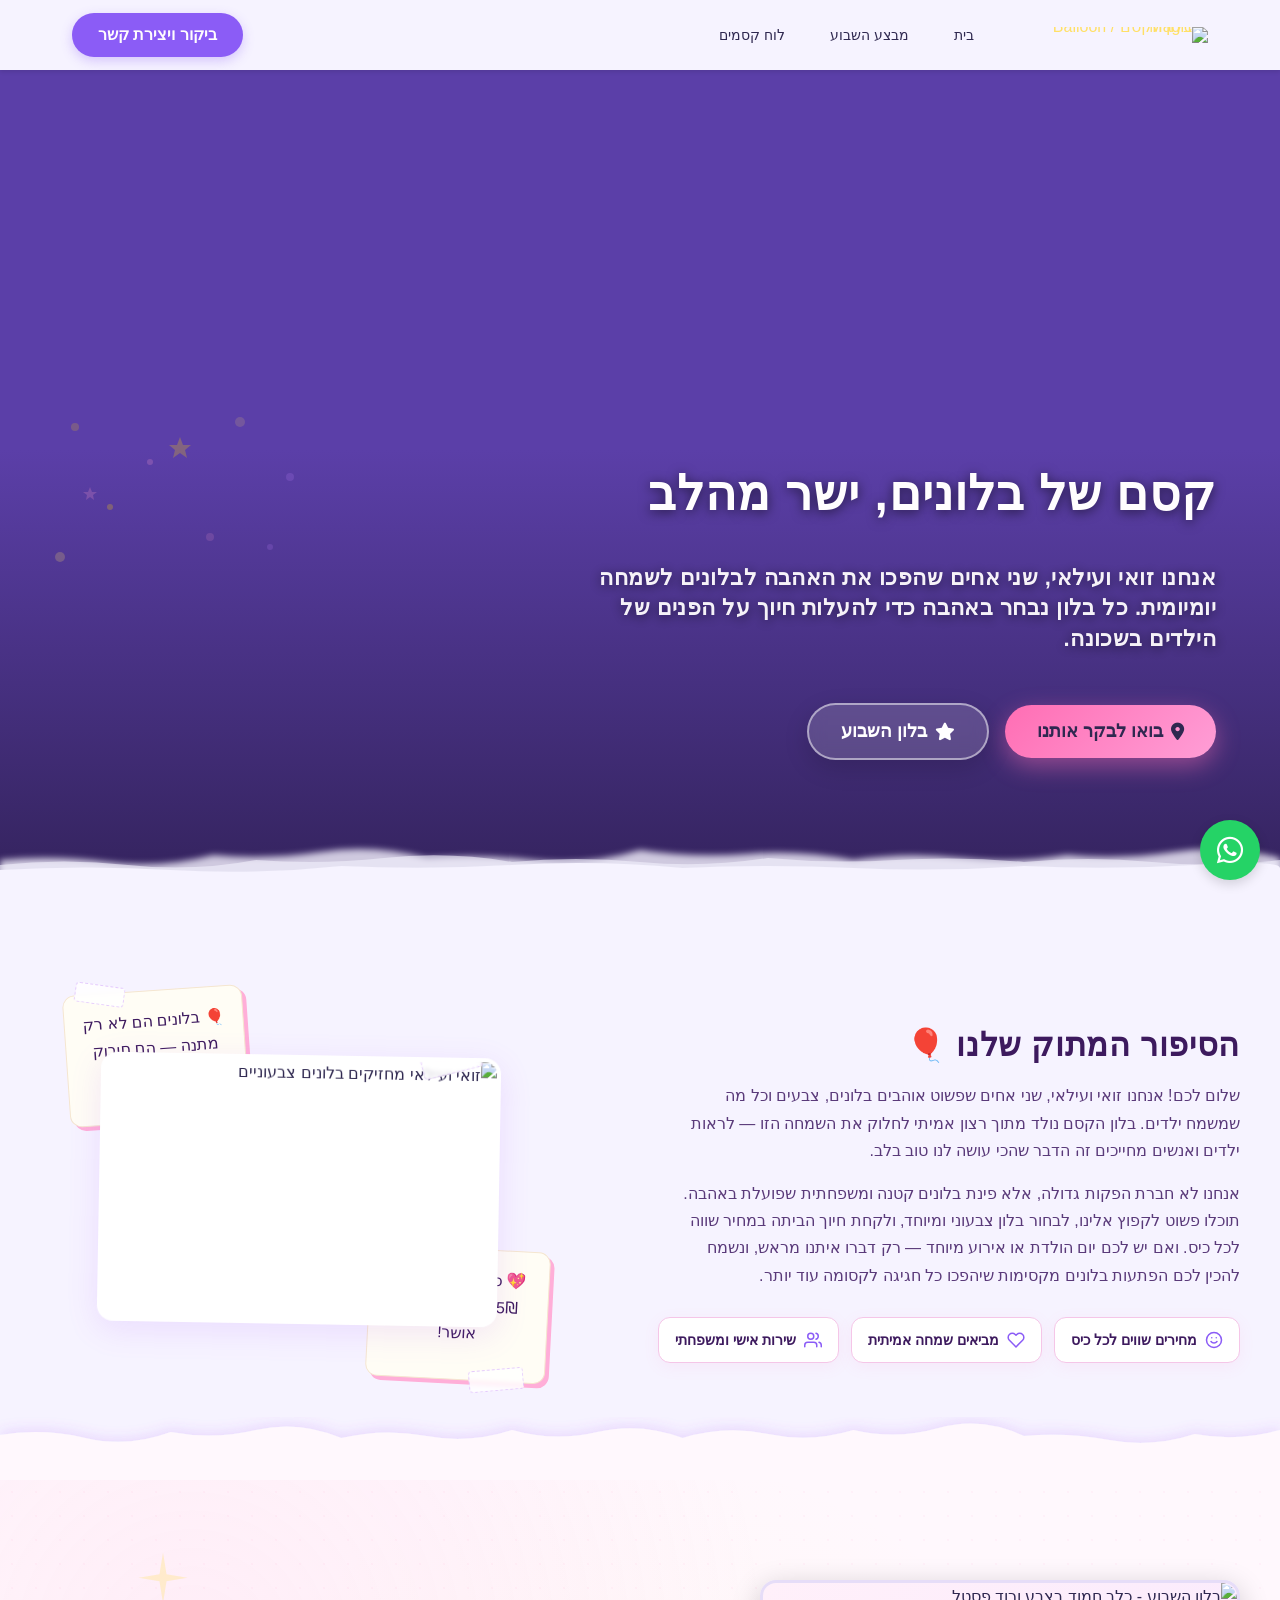
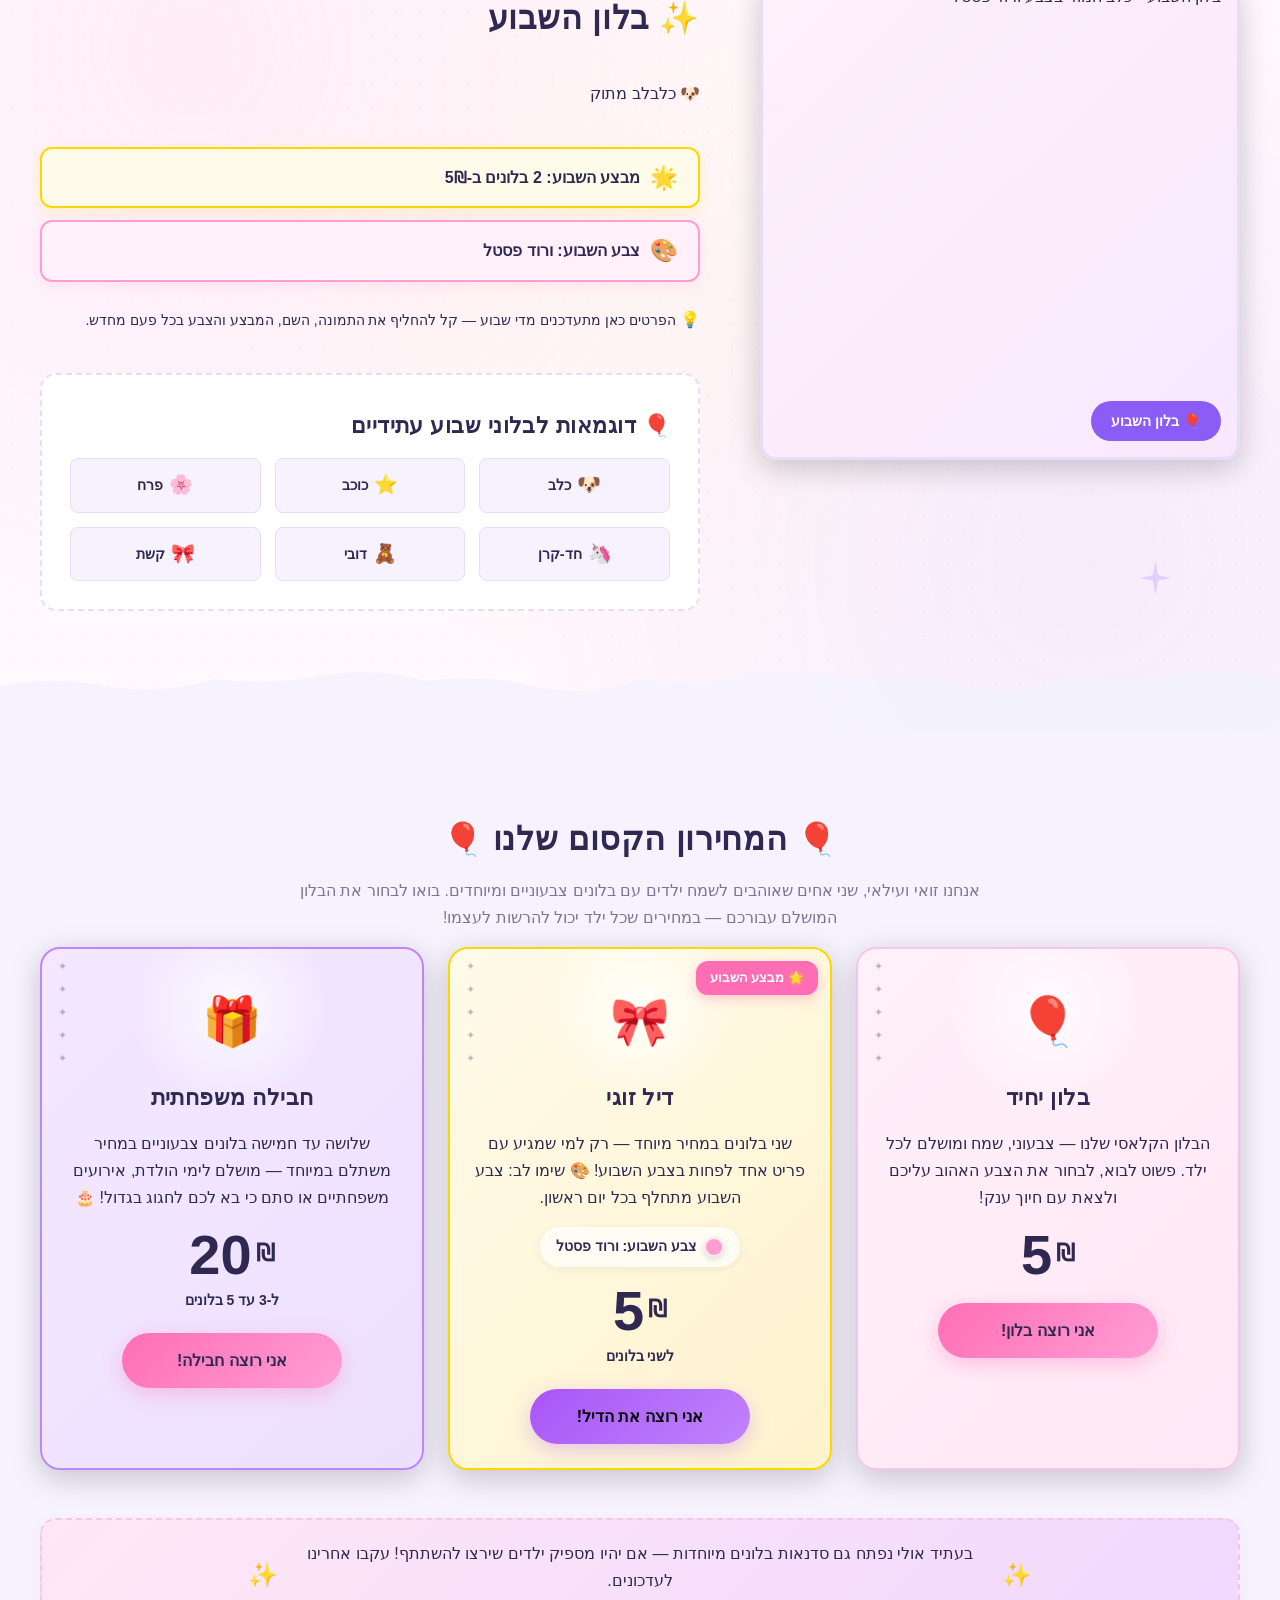
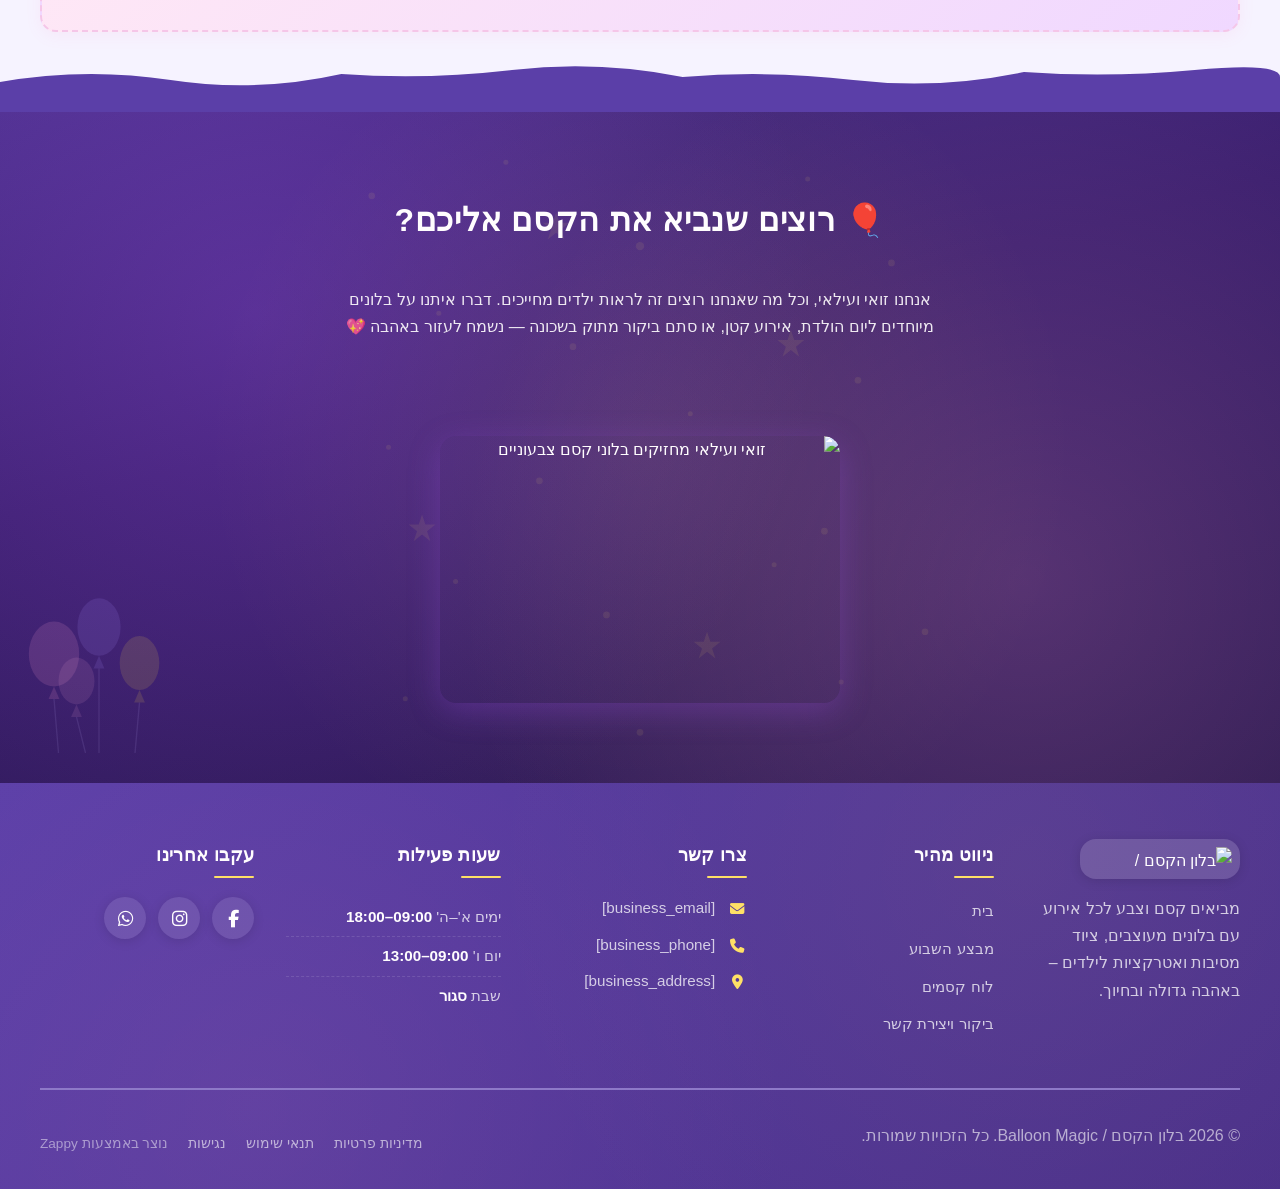
==== index.html @ 9b6d0674 "Background sync: Progressive GitHub Sync" ====
<!DOCTYPE html>
<html lang="he" dir="rtl">
<head>
    <meta charset="UTF-8">
    <meta name="viewport" content="width=device-width, initial-scale=1.0">
    <meta name="robots" content="index, follow">
    <title>בלונים צבעוניים לילדים במחיר שווה — בלון הקסם / Balloon Magic</title>
    <meta name="description" content="ברוכים הבאים לבלון הקסם של זואי ואיליי! גלו עולם של בלונים צבעוניים, מתוקים ומיוחדים לילדים. הצטרפו לחגיגה עם בלונים במחירים מפנקים שמתחילים מ-5₪ בלבד!">
    <meta name="keywords" content="בלונים לילדים במחיר זול, בלון הקסם, בלונים צבעוניים, בלונים מיוחדים לילדים, קניית בלונים לאירועים">
    
    <!-- Favicons -->
    <link rel="icon" type="image/x-icon" href="/assets/favicon.ico">
    <link rel="icon" type="image/png" sizes="16x16" href="/assets/favicon-16x16.png">
    <link rel="icon" type="image/png" sizes="32x32" href="/assets/favicon-32x32.png">
    <link rel="icon" type="image/png" sizes="48x48" href="/assets/favicon-48x48.png">
    <link rel="icon" type="image/png" sizes="192x192" href="/assets/favicon-192x192.png">
    <link rel="icon" type="image/png" sizes="512x512" href="/assets/favicon-512x512.png">
    <link rel="apple-touch-icon" href="/assets/apple-touch-icon.png">
    <!-- Zappy Analytics -->
<script>
(function() {
  'use strict';
  
  // Configuration
  var config = {
    websiteId: '75304af7-2f84-442e-aad3-33435462b3a1',
    apiUrl: 'https://api.zappy5.com/api/analytics/track',
    sessionDuration: 30 * 60 * 1000, // 30 minutes
    visitorDuration: 30 * 24 * 60 * 60 * 1000, // 30 days
    trackPageViews: true,
    trackClicks: true,
    trackFormSubmissions: true
  };
  
  // Generate or retrieve persistent visitor ID (30 days)
  function getVisitorId() {
    var visitorKey = 'zappy_visitor_' + config.websiteId;
    var visitor = null;
    
    try {
      visitor = localStorage.getItem(visitorKey);
      if (visitor) {
        var visitorData = JSON.parse(visitor);
        var now = Date.now();
        
        // Check if visitor ID is still valid (30 days)
        if (now - visitorData.created < config.visitorDuration) {
          // Update last seen timestamp
          visitorData.lastSeen = now;
          localStorage.setItem(visitorKey, JSON.stringify(visitorData));
          return visitorData.id;
        }
      }
    } catch (e) {
      console.warn('Zappy Analytics: LocalStorage not available');
    }
    
    // Generate new visitor ID
    var newVisitorId = 'zv_' + Date.now() + '_' + Math.random().toString(36).substr(2, 9);
    
    try {
      localStorage.setItem(visitorKey, JSON.stringify({
        id: newVisitorId,
        created: Date.now(),
        lastSeen: Date.now()
      }));
    } catch (e) {
      // Continue without local storage
    }
    
    return newVisitorId;
  }
  
  // Generate or retrieve session ID (30 minutes)
  function getSessionId() {
    var sessionKey = 'zappy_session_' + config.websiteId;
    var session = null;
    
    try {
      session = sessionStorage.getItem(sessionKey);
      if (session) {
        var sessionData = JSON.parse(session);
        var now = Date.now();
        
        // Check if session is still valid
        if (now - sessionData.timestamp < config.sessionDuration) {
          // Update timestamp
          sessionData.timestamp = now;
          sessionStorage.setItem(sessionKey, JSON.stringify(sessionData));
          return sessionData.id;
        }
      }
    } catch (e) {
      console.warn('Zappy Analytics: SessionStorage not available');
    }
    
    // Generate new session ID
    var newSessionId = 'zs_' + Date.now() + '_' + Math.random().toString(36).substr(2, 9);
    
    try {
      sessionStorage.setItem(sessionKey, JSON.stringify({
        id: newSessionId,
        timestamp: Date.now()
      }));
    } catch (e) {
      // Continue without session storage
    }
    
    return newSessionId;
  }
  
  var visitorId = getVisitorId();
  var sessionId = getSessionId();
  
  // Track an event
  function trackEvent(eventType, data) {
    data = data || {};
    
    var eventData = {
      website_id: config.websiteId,
      event_type: eventType,
      page_path: window.location.pathname,
      referrer: document.referrer || 'direct',
      visitor_id: visitorId,
      session_id: sessionId,
      metadata: data
    };
    
    // Use sendBeacon if available (better for page unload events)
    if (navigator.sendBeacon) {
      var blob = new Blob([JSON.stringify(eventData)], { type: 'application/json' });
      navigator.sendBeacon(config.apiUrl, blob);
    } else {
      // Fallback to fetch
      fetch(config.apiUrl, {
        method: 'POST',
        headers: {
          'Content-Type': 'application/json'
        },
        body: JSON.stringify(eventData),
        keepalive: true
      }).catch(function(error) {
        console.warn('Zappy Analytics: Failed to track event', error);
      });
    }
  }
  
  // Track page view
  if (config.trackPageViews) {
    trackEvent('pageview', {
      title: document.title,
      url: window.location.href
    });
  }
  
  // Track clicks on important elements
  if (config.trackClicks) {
    document.addEventListener('click', function(e) {
      var target = e.target;
      
      // Track button clicks (counted as actions)
      if (target.tagName === 'BUTTON' || target.closest('button')) {
        var button = target.tagName === 'BUTTON' ? target : target.closest('button');
        trackEvent('click', {
          element: 'button',
          text: button.textContent.trim().substring(0, 100),
          id: button.id || null,
          class: button.className || null
        });
      }
      
      // Track link clicks (navigation - not counted as actions)
      else if (target.tagName === 'A' || target.closest('a')) {
        var link = target.tagName === 'A' ? target : target.closest('a');
        trackEvent('navigation', {
          element: 'link',
          text: link.textContent.trim().substring(0, 100),
          href: link.href,
          external: link.hostname !== window.location.hostname
        });
      }
    }, true);
  }
  
  // Track form submissions
  if (config.trackFormSubmissions) {
    document.addEventListener('submit', function(e) {
      var form = e.target;
      
      trackEvent('form_submit', {
        form_id: form.id || null,
        form_name: form.name || null,
        form_action: form.action || null,
        form_method: form.method || 'GET'
      });
    }, true);
  }
  
  // Track time on page (send on page unload)
  var pageLoadTime = Date.now();
  
  window.addEventListener('beforeunload', function() {
    var timeOnPage = Math.floor((Date.now() - pageLoadTime) / 1000); // in seconds
    
    trackEvent('page_unload', {
      time_on_page: timeOnPage,
      page_path: window.location.pathname
    });
  });
  
  // Expose tracking function globally for custom events
  window.zappyAnalytics = {
    track: trackEvent,
    getVisitorId: function() { return visitorId; },
    getSessionId: function() { return sessionId; }
  };
  
})();
</script>
<!-- End Zappy Analytics -->
    <meta property="og:title" content="בלונים צבעוניים לילדים במחיר שווה — בלון הקסם / Balloon Magic">
    <meta property="og:description" content="ברוכים הבאים לבלון הקסם של זואי ואיליי! גלו עולם של בלונים צבעוניים, מתוקים ומיוחדים לילדים. הצטרפו לחגיגה עם בלונים במחירים מפנקים שמתחילים מ-5₪ בלבד!">
    <meta name="twitter:card" content="summary_large_image">
    <meta name="twitter:title" content="בלונים צבעוניים לילדים במחיר שווה — בלון הקסם / Balloon Magic">
    <meta name="twitter:description" content="ברוכים הבאים לבלון הקסם של זואי ואיליי! גלו עולם של בלונים צבעוניים, מתוקים ומיוחדים לילדים. הצטרפו לחגיגה עם בלונים במחירים מפנקים שמתחילים מ-5₪ בלבד!">
    <meta property="og:type" content="website">
  <meta property="og:locale" content="he_IL">
  
  
  
  
  
  <link rel="stylesheet" href="https://cdnjs.cloudflare.com/ajax/libs/font-awesome/6.4.0/css/all.min.css">
  <style>
    .skip-link { position: absolute; top: 0; left: 0; transform: translateY(-200%); padding: 12px 18px; background: var(--bg-dark, #1a1a1a); color: var(--text-light, #fff); font-weight: 600; border-radius: 0 0 8px 0; z-index: 10000; }
    .skip-link:focus { transform: none; outline: 2px solid var(--ring, #fff); outline-offset: 2px; }
    :focus-visible { outline: 2px solid var(--ring, currentColor); outline-offset: 3px; }
  </style>


  
    <!-- Favicons -->
    <link rel="icon" type="image/x-icon" href="/assets/favicon.ico">
    <link rel="icon" type="image/png" sizes="16x16" href="/assets/favicon-16x16.png">
    <link rel="icon" type="image/png" sizes="32x32" href="/assets/favicon-32x32.png">
    <link rel="icon" type="image/png" sizes="48x48" href="/assets/favicon-48x48.png">
    <link rel="icon" type="image/png" sizes="192x192" href="/assets/favicon-192x192.png">
    <link rel="icon" type="image/png" sizes="512x512" href="/assets/favicon-512x512.png">
    <link rel="apple-touch-icon" href="/assets/apple-touch-icon.png">
    <!-- Cookie Consent -->
    <link rel="stylesheet" href="https://cdn.jsdelivr.net/npm/vanilla-cookieconsent@3/dist/cookieconsent.css">
    <script src="https://cdn.jsdelivr.net/npm/vanilla-cookieconsent@3/dist/cookieconsent.umd.js"></script>
    <!-- Mickidum Accessibility Toolbar -->
    <script src="https://cdn.jsdelivr.net/gh/mickidum/acc_toolbar/acctoolbar/acctoolbar.min.js"></script>
    <link rel="stylesheet" href="/styles.css">
    <script>window.ZAPPY_WEBSITE_ID = "75304af7-2f84-442e-aad3-33435462b3a1"; window.ZAPPY_API_BASE = "https://api.zappy5.com";</script>

    <style id="zappy-dropdown-submenu-styles">
      /* ========== DESKTOP DROPDOWN SUBMENU STYLES ========== */
      /* Base styles for dropdown submenus - parent must be positioned */
      .nav-menu li:has(.sub-menu), nav li:has(.sub-menu), .navbar li:has(.sub-menu), #navMenu li:has(.sub-menu) { position: relative; }
      /* Submenu base - hidden by default */
      .nav-menu .sub-menu, nav .sub-menu, .navbar .sub-menu, #navMenu .sub-menu { display: block !important; position: absolute !important; top: 100%; left: 0; min-width: 220px; background: white; border-radius: 8px; box-shadow: 0 8px 25px rgba(0,0,0,0.15); padding: 8px 0; opacity: 0; visibility: hidden; transform: translateY(10px); transition: all 0.3s ease; z-index: 1000; list-style: none; pointer-events: none; }
      /* CRITICAL: Desktop hover styles to show dropdown */
      .nav-menu li:hover > .sub-menu, nav li:hover > .sub-menu, .navbar li:hover > .sub-menu, #navMenu li:hover > .sub-menu { opacity: 1 !important; visibility: visible !important; transform: translateY(0) !important; pointer-events: auto !important; }
      /* Submenu item styling */
      .sub-menu li { list-style: none; margin: 0; padding: 0; }
      .sub-menu a { display: block !important; padding: 10px 16px !important; color: var(--text-dark, #333) !important; font-weight: 500; text-decoration: none; white-space: nowrap; transition: background-color 0.2s; }
      .sub-menu .zappy-nav-child > a { padding-left: 28px !important; font-size: 0.9em !important; opacity: 0.85 !important; }
      [dir="rtl"] .sub-menu .zappy-nav-child > a, html[lang="he"] .sub-menu .zappy-nav-child > a, html[lang="ar"] .sub-menu .zappy-nav-child > a { padding-left: 10px !important; padding-right: 28px !important; }
      .sub-menu .zappy-nav-parent > a { font-weight: 600 !important; }
      .sub-menu a:hover { background-color: #f5f5f5; }
      /* RTL (Hebrew/Arabic) dropdown positioning */
      [dir="rtl"] .nav-menu .sub-menu, [dir="rtl"] nav .sub-menu, [dir="rtl"] .navbar .sub-menu, html[lang="he"] .nav-menu .sub-menu, html[lang="he"] nav .sub-menu, html[lang="he"] .navbar .sub-menu, html[lang="ar"] .nav-menu .sub-menu, html[lang="ar"] nav .sub-menu, html[lang="ar"] .navbar .sub-menu { left: auto !important; right: 0 !important; }
      /* Hide empty dropdown menus (exclude catalog sub-menus that use <a> children instead of <li>) */
      .sub-menu:empty, .sub-menu:not(:has(li:not(.zappy-hidden-menu-item))):not(:has(> a)), .sub-menu:not(:has(li)):not(:has(> a)) { display: none !important; opacity: 0 !important; visibility: hidden !important; pointer-events: none !important; }
      /* Desktop: show submenu on Menu Group hover */
      li:has(.menu-group-title):hover > .sub-menu { opacity: 1 !important; visibility: visible !important; transform: translateY(0) !important; pointer-events: auto !important; }
      /* Menu Group title styling */
      .nav-menu > li > .menu-group-title, #navMenu > li > .menu-group-title { display: inline-block; padding: 0.5rem 1rem; cursor: default; user-select: none; }
      
      /* ========== MOBILE SUBMENU STYLES ========== */
      @media (max-width: 768px) {
        .nav-menu .sub-menu, nav .sub-menu, .navbar .sub-menu, #navMenu .sub-menu { position: static !important; transform: none !important; box-shadow: none !important; background: transparent !important; max-height: 0; overflow: hidden; opacity: 0; visibility: hidden; transition: max-height 0.3s ease, opacity 0.3s ease; padding: 0 !important; border-radius: 0 !important; }
        .navbar .sub-menu.mobile-expanded, .nav-menu .sub-menu.mobile-expanded, #navMenu .sub-menu.mobile-expanded { max-height: none !important; overflow-y: visible !important; opacity: 1 !important; visibility: visible !important; padding: 8px 0 8px 16px !important; }
        [dir="rtl"] .sub-menu.mobile-expanded, html[lang="he"] .sub-menu.mobile-expanded { padding: 8px 16px 8px 0 !important; }
        /* Disable hover behavior on mobile */
        .nav-menu li:hover > .sub-menu, nav li:hover > .sub-menu, .navbar li:hover > .sub-menu, #navMenu li:hover > .sub-menu { opacity: 0; visibility: hidden; pointer-events: none; }
        .nav-menu li > .sub-menu.mobile-expanded, nav li > .sub-menu.mobile-expanded, .navbar li > .sub-menu.mobile-expanded, #navMenu li > .sub-menu.mobile-expanded { opacity: 1 !important; visibility: visible !important; pointer-events: auto !important; }
        .nav-menu li:has(.sub-menu), nav li:has(.sub-menu), .navbar li:has(.sub-menu), #navMenu li:has(.sub-menu) { display: flex !important; flex-wrap: wrap !important; align-items: center !important; position: relative !important; min-height: 44px !important; }
        .nav-menu li:has(.sub-menu) > a, nav li:has(.sub-menu) > a, .navbar li:has(.sub-menu) > a, #navMenu li:has(.sub-menu) > a { flex: 1 !important; min-width: 0 !important; }
        .nav-menu li:has(.sub-menu) > .menu-group-title, nav li:has(.sub-menu) > .menu-group-title, .navbar li:has(.sub-menu) > .menu-group-title, #navMenu li:has(.sub-menu) > .menu-group-title { flex: 1 !important; min-width: 0 !important; padding: 0 !important; line-height: inherit !important; }
        .nav-menu li:has(.sub-menu) > .sub-menu, nav li:has(.sub-menu) > .sub-menu, .navbar li:has(.sub-menu) > .sub-menu, #navMenu li:has(.sub-menu) > .sub-menu { flex-basis: 100% !important; width: 100% !important; }
        .nav-menu li:has(.sub-menu) > a [class*="chevron"], .nav-menu li:has(.sub-menu) > a [class*="arrow"], .nav-menu li:has(.sub-menu) > a .fa-chevron-down, .nav-menu li:has(.sub-menu) > a .fa-angle-down, nav li:has(.sub-menu) > a [class*="chevron"], nav li:has(.sub-menu) > a [class*="arrow"], #navMenu li:has(.sub-menu) > a [class*="chevron"], #navMenu li:has(.sub-menu) > a [class*="arrow"] { display: none !important; visibility: hidden !important; }
        .mobile-submenu-toggle { display: flex !important; align-items: center !important; justify-content: center !important; width: 44px !important; height: auto !important; background: transparent !important; border: none !important; cursor: pointer !important; color: var(--text-dark) !important; position: static !important; flex-shrink: 0 !important; align-self: stretch !important; z-index: 2 !important; padding: 0 !important; margin: 0 !important; }
        .mobile-submenu-toggle::after { content: '' !important; width: 0 !important; height: 0 !important; border-left: 6px solid transparent !important; border-right: 6px solid transparent !important; border-top: 7px solid currentColor !important; transition: transform 0.3s ease !important; }
        .mobile-submenu-toggle.expanded::after { transform: rotate(180deg) !important; }
        .sub-menu a { padding: 10px 0 !important; display: block !important; color: var(--text-dark) !important; white-space: normal !important; }
        .sub-menu .zappy-nav-child > a { padding-left: 28px !important; font-size: 0.9em !important; opacity: 0.85 !important; }
        [dir="rtl"] .sub-menu .zappy-nav-child > a, html[lang="he"] .sub-menu .zappy-nav-child > a, html[lang="ar"] .sub-menu .zappy-nav-child > a { padding-left: 0 !important; padding-right: 28px !important; }
        .sub-menu .zappy-nav-parent > a { font-weight: 600 !important; }
        .nav-menu.active, #navMenu.active { max-width: 100vw !important; overflow-x: hidden !important; box-sizing: border-box !important; }
        .navbar .sub-menu li a, nav.navbar .sub-menu li a, .zappy-products-dropdown .sub-menu a { color: var(--text-dark) !important; }
      }
      @media (min-width: 769px) { .mobile-submenu-toggle { display: none !important; } }
    </style>

    <style id="zappy-widget-visibility">
      html[dir="rtl"] .whatsapp-float { right: 20px !important; left: auto !important; }
      html[dir="ltr"] .whatsapp-float, html:not([dir]) .whatsapp-float { left: 20px !important; right: auto !important; }
      html[dir="rtl"] #mic-access-tool-general-button, html[dir="rtl"] .mic-access-tool-general-button,
      html[dir="rtl"] #mic-init-access-tool .mic-access-tool-general-button,
      html[dir="rtl"] #mic-init-access-tool #mic-access-tool-general-button,
      html[dir="rtl"] ._access-icon { left: 20px !important; right: auto !important; }
      html[dir="ltr"] #mic-access-tool-general-button, html[dir="ltr"] .mic-access-tool-general-button,
      html[dir="ltr"] #mic-init-access-tool .mic-access-tool-general-button,
      html[dir="ltr"] #mic-init-access-tool #mic-access-tool-general-button,
      html[dir="ltr"] ._access-icon,
      html:not([dir]) #mic-access-tool-general-button, html:not([dir]) .mic-access-tool-general-button,
      html:not([dir]) #mic-init-access-tool .mic-access-tool-general-button,
      html:not([dir]) #mic-init-access-tool #mic-access-tool-general-button,
      html:not([dir]) ._access-icon { right: 20px !important; left: auto !important; }
      @media (max-width: 768px) { .whatsapp-float { display: flex !important; } }
      @media (min-width: 769px) { .whatsapp-float { display: flex !important; } }
      @media (max-width: 768px) {
        #mic-access-tool-general-button, .mic-access-tool-general-button,
        #mic-init-access-tool .mic-access-tool-general-button, #mic-init-access-tool #mic-access-tool-general-button,
        ._access-icon { display: flex !important; visibility: visible !important; opacity: 1 !important; pointer-events: auto !important; }
        #mic-access-tool-box.opened-mic-access-tool, .mic-access-tool-box.opened-mic-access-tool,
        #mic-init-access-tool #mic-access-tool-box.opened-mic-access-tool {
          visibility: visible !important; opacity: 1 !important; pointer-events: auto !important;
        }
      }
      @media (min-width: 769px) {
        #mic-access-tool-general-button, .mic-access-tool-general-button,
        #mic-init-access-tool .mic-access-tool-general-button, #mic-init-access-tool #mic-access-tool-general-button,
        ._access-icon { display: flex !important; visibility: visible !important; opacity: 1 !important; pointer-events: auto !important; }
        #mic-access-tool-box.opened-mic-access-tool, .mic-access-tool-box.opened-mic-access-tool,
        #mic-init-access-tool #mic-access-tool-box.opened-mic-access-tool {
          visibility: visible !important; opacity: 1 !important; pointer-events: auto !important;
        }
      }
    </style>
</head>
<body>
<a class="skip-link" href="#main">דלג לתוכן הראשי</a>
  <nav class="navbar" dir="rtl">
  <button class="mobile-toggle" id="mobileToggle" aria-label="Menu">
    <svg class="hamburger-icon" width="24" height="24" viewBox="0 0 24 24" fill="none">
      <path d="M3 12h18M3 6h18M3 18h18" stroke="currentColor" stroke-width="2" stroke-linecap="round"></path>
    </svg>
    <svg class="close-icon" width="24" height="24" viewBox="0 0 24 24" fill="none" style="display: none;">
      <path d="M18 6L6 18M6 6l12 12" stroke="currentColor" stroke-width="2" stroke-linecap="round"></path>
    </svg>
  </button>
  
  <button class="phone-header-btn" data-phone="[business_phone]" aria-label="Call">
    <svg width="20" height="20" viewBox="0 0 24 24" fill="currentColor">
      <path d="M22 16.92v3a2 2 0 0 1-2.18 2 19.79 19.79 0 0 1-8.63-3.07 19.5 19.5 0 0 1-6-6 19.79 19.79 0 0 1-3.07-8.67A2 2 0 0 1 4.11 2h3a2 2 0 0 1 2 1.72 12.84 12.84 0 0 0 .7 2.81 2 2 0 0 1-.45 2.11L8.09 9.91a16 16 0 0 0 6 6l1.27-1.27a2 2 0 0 1 2.11-.45 12.84 12.84 0 0 0 2.81.7A2 2 0 0 1 22 16.92z"></path>
    </svg>
  </button>

  <div class="nav-container">
    <div class="nav-right-group"><div class="nav-brand">
      <a href="/" class="logo-link"><img class="logo" src="/assets/site-----image-1.webp" alt="בלון הקסם / Balloon Magic"></a>
    </div><ul class="nav-menu" id="navMenu"><li><a href="/">בית</a></li><li><a href="/weekly-spotlight">מבצע השבוע</a></li><li><a href="/magic-board">לוח קסמים</a></li></ul></div>
    
    
    
    <div class="nav-cta-container">
      <a href="/visit-contact" class="nav-cta-btn">ביקור ויצירת קשר</a>
    </div>
  </div>
</nav>
<script>

// Navbar Mobile Menu Toggle and Contrast Fix
(function() {
  // Use 'load' event instead of 'DOMContentLoaded' to ensure we run AFTER all other scripts
  window.addEventListener('load', function() {
    
    // FIX MOBILE BUTTON CONTRAST
    // Detect navbar background color and apply contrasting color to mobile buttons
    const navbar = document.querySelector('.navbar, nav, header');
    if (!navbar) {
      console.log('[Navbar] Navbar element not found');
      return;
    }
    
    // DECLARE VARIABLES EARLY to avoid Temporal Dead Zone errors
    // These are used in multiple places below
    let mobileToggle = document.getElementById('mobileToggle') ||
                       document.querySelector('.mobile-toggle') ||
                       document.querySelector('.hamburger') ||
                       document.querySelector('.hamburger-menu') ||
                       document.querySelector('.menu-toggle') ||
                       document.querySelector('.burger-menu') ||
                       document.querySelector('[aria-label="Menu"]') ||
                       document.querySelector('[aria-label="תפריט"]');
    
    const phoneBtn = document.querySelector('.phone-header-btn');
    
    const computedStyle = window.getComputedStyle(navbar);
    let bgColor = computedStyle.backgroundColor;
    
    console.log('[Navbar] Initial navbar background:', bgColor);
    
    // Check if background is transparent or rgba with 0 alpha
    const isTransparent = bgColor === 'transparent' || 
                         bgColor === 'rgba(0, 0, 0, 0)' ||
                         (bgColor.startsWith('rgba') && bgColor.includes(', 0)'));
    
    if (isTransparent) {
      // Check for background-image or gradient
      const bgImage = computedStyle.backgroundImage;
      if (bgImage && bgImage !== 'none') {
        console.log('[Navbar] Navbar has background image/gradient, using dark text');
        bgColor = 'rgb(240, 240, 240)'; // Assume light background
      } else {
        // Transparent navbar - check body background
        const bodyBg = window.getComputedStyle(document.body).backgroundColor;
        console.log('[Navbar] Navbar transparent, using body background:', bodyBg);
        bgColor = bodyBg;
      }
    }
    
    // Calculate luminance to determine if background is light or dark
    const rgb = bgColor.match(/\d+/g);
    if (rgb && rgb.length >= 3) {
      const r = parseInt(rgb[0]);
      const g = parseInt(rgb[1]);
      const b = parseInt(rgb[2]);
      const luminance = (0.299 * r + 0.587 * g + 0.114 * b) / 255;
      
      // Mobile button colors are set by Claude's AI-generated CSS (same as .nav-menu a)
      // No dynamic color overrides needed - colors come from the generated navbar CSS
      console.log('[Navbar] Mobile button colors preserved from Claude CSS (luminance:', luminance.toFixed(2) + ')');
      
      // FIX ICON SIZES - Ensure SVGs are properly sized and visible
      // INJECT CRITICAL CSS TO OVERRIDE ANY CONFLICTING RULES
      const criticalCSS = document.createElement('style');
      criticalCSS.id = 'zappy-mobile-nav-fix';
      const htmlLang = document.documentElement.lang || 'en';
      const htmlDir = document.documentElement.dir || 'ltr';
      // Check both dir attribute AND lang for RTL detection
      // dir="rtl" is the most reliable indicator
      const isRTL = htmlDir === 'rtl' || htmlLang === 'he' || htmlLang === 'ar';
      
      criticalCSS.textContent = `
        /* Hide mobile buttons on desktop, show only on mobile */
        @media (min-width: 769px) {
          .mobile-toggle,
          .phone-header-btn {
            display: none !important;
          }
        }
        
        /* Show and position mobile buttons correctly on mobile */
        @media (max-width: 768px) {
          .navbar,
          nav.navbar {
            min-height: 70px !important;
          }

          .mobile-toggle,
          .phone-header-btn {
            position: absolute !important;
            top: 0 !important;
            bottom: 0 !important;
            margin-top: auto !important;
            margin-bottom: auto !important;
            transform: none !important;
            z-index: 1001 !important;
            display: flex !important;
            align-items: center !important;
            justify-content: center !important;
            width: 36px !important;
            height: 36px !important;
            border-radius: 50% !important;
            border: none !important;
            cursor: pointer !important;
            padding: 6px !important;
            background: none !important;
            color: var(--nav-text, var(--text-dark)) !important;
            touch-action: manipulation !important;
            -webkit-tap-highlight-color: transparent !important;
          }

          html[data-zappy-site-type="ecommerce"] .phone-header-btn,
          body[data-zappy-site-type="ecommerce"] .phone-header-btn,
          html[data-zappy-site-type="ecommerce"] header .phone-header-btn,
          html[data-zappy-site-type="ecommerce"] nav .phone-header-btn {
            display: none !important;
            visibility: hidden !important;
            width: 0 !important;
            height: 0 !important;
            min-width: 0 !important;
            overflow: hidden !important;
          }
          
          /* LTR positioning (default): hamburger LEFT, phone RIGHT */
          html:not([dir="rtl"]):not([lang="he"]):not([lang="ar"]) .mobile-toggle,
          html[dir="ltr"] .mobile-toggle {
            left: 12px !important;
            right: auto !important;
          }
          html:not([dir="rtl"]):not([lang="he"]):not([lang="ar"]) .phone-header-btn,
          html[dir="ltr"] .phone-header-btn {
            right: 12px !important;
            left: auto !important;
          }
          
          /* RTL positioning: hamburger RIGHT, phone LEFT */
          html[dir="rtl"] .mobile-toggle,
          html[lang="he"] .mobile-toggle,
          html[lang="ar"] .mobile-toggle {
            right: 12px !important;
            left: auto !important;
          }
          html[dir="rtl"] .phone-header-btn,
          html[lang="he"] .phone-header-btn,
          html[lang="ar"] .phone-header-btn {
            left: 12px !important;
            right: auto !important;
          }
          
          /* CRITICAL: Ensure nav-container has min-height on mobile */
          /* All children are positioned absolutely/fixed on mobile, so height:auto collapses to 0 */
          .nav-container {
            min-height: 70px !important;
            position: relative !important;
          }
          
          /* Ensure SVG icons are properly sized and inherit color */
          .mobile-toggle svg,
          .phone-header-btn svg {
            width: 24px !important;
            height: 24px !important;
            /* Don't force display - let JavaScript control hamburger/close toggle */
          }
          
          /* Reset nav-cta-container on mobile - remove desktop box-shadow/padding */
          /* that creates a visible ghost box when CTA button is hidden */
          .nav-cta-container {
            box-shadow: none !important;
            padding: 0 !important;
          }
          
          /* Hide nav-cta-container entirely on mobile when there's no lang-switcher */
          /* (only the CTA button is inside, and it's hidden on mobile) */
          .nav-cta-container:not(:has(.lang-switcher)) {
            display: none !important;
          }
          
          /* CRITICAL: Prevent hero image fade gradient from bleeding over headline text */
          /* The .image-fade-gradient has bottom: -30px (extends below parent) */
          /* On mobile stacked layout, this overlaps the h1 text below the image */
          .hero-image-column {
            overflow: hidden !important;
          }
          .image-fade-gradient {
            bottom: 0 !important;
          }
          
          /* Hide desktop language switcher on mobile - hamburger menu handles it */
          /* High specificity to override stored CSS */
          .lang-switcher,
          .nav-cta-container .lang-switcher,
          .nav-container .lang-switcher,
          .navbar .lang-switcher,
          .navbar .nav-cta-container .lang-switcher {
            display: none !important;
          }
        }
      `;
      
      // Remove existing fix if present and inject new one
      const existing = document.getElementById('zappy-mobile-nav-fix');
      if (existing) existing.remove();
      document.head.appendChild(criticalCSS);
      
      console.log('[Navbar] Critical CSS injected for mobile nav positioning');
      
      // ONLY apply inline positioning styles on mobile viewport
      // On desktop, the CSS handles hiding these buttons with display: none
      // Inline styles were breaking desktop layout by overriding CSS
      const isMobileViewport = window.innerWidth <= 768;
      
      if (mobileToggle) {
        // Icon sizing applies to all viewports for consistency
        const hamburgerIcon = mobileToggle.querySelector('.hamburger-icon');
        const closeIcon = mobileToggle.querySelector('.close-icon');
        
        if (hamburgerIcon) {
          hamburgerIcon.style.setProperty('width', '24px', 'important');
          hamburgerIcon.style.setProperty('height', '24px', 'important');
          hamburgerIcon.style.setProperty('display', 'block', 'important'); // Show hamburger by default
        }
        if (closeIcon) {
          closeIcon.style.setProperty('width', '24px', 'important');
          closeIcon.style.setProperty('height', '24px', 'important');
          closeIcon.style.setProperty('display', 'none', 'important'); // Hide close icon by default
        }
        
        // ONLY set positioning inline styles on mobile
        if (isMobileViewport) {
          mobileToggle.style.setProperty('position', 'absolute', 'important');
          mobileToggle.style.setProperty('top', '0', 'important');
          mobileToggle.style.setProperty('bottom', '0', 'important');
          mobileToggle.style.setProperty('margin-top', 'auto', 'important');
          mobileToggle.style.setProperty('margin-bottom', 'auto', 'important');
          mobileToggle.style.setProperty('transform', 'none', 'important');
          mobileToggle.style.setProperty('z-index', '1001', 'important');
          
          // Clear any inline left/right so CSS can take over based on html[dir]
          mobileToggle.style.removeProperty('left');
          mobileToggle.style.removeProperty('right');
          
          console.log('[Navbar] Mobile toggle positioning applied (mobile viewport)');
        } else {
          // On desktop, clear any positioning styles to let CSS handle it
          mobileToggle.style.removeProperty('position');
          mobileToggle.style.removeProperty('top');
          mobileToggle.style.removeProperty('transform');
          mobileToggle.style.removeProperty('z-index');
          mobileToggle.style.removeProperty('left');
          mobileToggle.style.removeProperty('right');
          console.log('[Navbar] Desktop viewport - cleared mobile toggle inline positioning');
        }
      }
      
      if (phoneBtn) {
        // Icon sizing applies to all viewports
        const phoneIcon = phoneBtn.querySelector('svg');
        if (phoneIcon) {
          phoneIcon.style.width = '24px';
          phoneIcon.style.height = '24px';
          phoneIcon.setAttribute('width', '24');
          phoneIcon.setAttribute('height', '24');
        }
        
        // ONLY set positioning inline styles on mobile
        if (isMobileViewport) {
          phoneBtn.style.setProperty('position', 'absolute', 'important');
          phoneBtn.style.setProperty('top', '0', 'important');
          phoneBtn.style.setProperty('bottom', '0', 'important');
          phoneBtn.style.setProperty('margin-top', 'auto', 'important');
          phoneBtn.style.setProperty('margin-bottom', 'auto', 'important');
          phoneBtn.style.setProperty('transform', 'none', 'important');
          phoneBtn.style.setProperty('z-index', '1001', 'important');
          
          // Clear any inline left/right so CSS can take over based on html[dir]
          phoneBtn.style.removeProperty('left');
          phoneBtn.style.removeProperty('right');
          
          console.log('[Navbar] Phone button positioning applied (mobile viewport)');
        } else {
          // On desktop, clear any positioning styles to let CSS handle it
          phoneBtn.style.removeProperty('position');
          phoneBtn.style.removeProperty('top');
          phoneBtn.style.removeProperty('transform');
          phoneBtn.style.removeProperty('z-index');
          phoneBtn.style.removeProperty('left');
          phoneBtn.style.removeProperty('right');
          console.log('[Navbar] Desktop viewport - cleared phone button inline positioning');
        }
      }
    } else {
      console.log('[Navbar] Could not parse background color:', bgColor);
    }
    
    // MOBILE MENU TOGGLE
    // Re-query in case DOM changed (mobileToggle already declared at top of function)
    mobileToggle = document.getElementById('mobileToggle') ||
                   document.querySelector('.mobile-toggle') ||
                   document.querySelector('.hamburger') ||
                   document.querySelector('.hamburger-menu') ||
                   document.querySelector('.menu-toggle') ||
                   document.querySelector('.burger-menu') ||
                   document.querySelector('[aria-label="Menu"]') ||
                   document.querySelector('[aria-label="תפריט"]');
    
    // EXPANDED SEARCH: Find nav menu by ID or class
    const navMenu = document.getElementById('navMenu') ||
                  document.querySelector('.nav-menu') ||
                  document.querySelector('.nav-links') ||
                  document.querySelector('nav ul:not(.submenu)');
    
    if (!mobileToggle || !navMenu) {
      console.log('[Navbar] Mobile toggle or menu not found:', { toggle: !!mobileToggle, menu: !!navMenu });
      return;
    }
    
    // Ensure navMenu has ID for CSS targeting
    if (!navMenu.id) {
      navMenu.id = 'navMenu';
    }
    
    console.log('[Navbar] Initializing mobile menu...');
    
    // Remove any existing event listeners by cloning the button
    const newToggle = mobileToggle.cloneNode(true);
    mobileToggle.parentNode.replaceChild(newToggle, mobileToggle);
    
    // Toggle menu handler (shared by click and touchend)
    function handleToggle(e) {
      e.preventDefault();
      e.stopPropagation();
      
      const hamburgerIcon = newToggle.querySelector('.hamburger-icon');
      const closeIcon = newToggle.querySelector('.close-icon');
      const isActive = navMenu.classList.contains('active');
      
      if (isActive) {
        // Close menu
        navMenu.classList.remove('active');
        if (hamburgerIcon) hamburgerIcon.style.setProperty('display', 'block', 'important');
        if (closeIcon) closeIcon.style.setProperty('display', 'none', 'important');
        document.body.style.overflow = '';
        console.log('[Navbar] Menu closed');
      } else {
        // Open menu
        navMenu.classList.add('active');
        if (hamburgerIcon) hamburgerIcon.style.setProperty('display', 'none', 'important');
        if (closeIcon) closeIcon.style.setProperty('display', 'block', 'important');
        document.body.style.overflow = 'hidden';
        console.log('[Navbar] Menu opened');
      }
    }
    
    // Use click for desktop/emulation and touchend as iOS Safari fallback.
    // Prevent double-fire with a timestamp guard.
    var lastToggleTime = 0;
    function guardedToggle(e) {
      var now = Date.now();
      if (now - lastToggleTime < 300) return;
      lastToggleTime = now;
      handleToggle(e);
    }
    
    newToggle.addEventListener('click', guardedToggle);
    newToggle.addEventListener('touchend', guardedToggle);
    
    // Close menu when clicking nav links (but NOT dropdown toggles)
    const navLinks = navMenu.querySelectorAll('a');
    navLinks.forEach(function(link) {
      link.addEventListener('click', function() {
        // Don't close if it's a dropdown child (unless it's a real navigation link)
        if (this.getAttribute('href') === '#') return;
        
        const hamburgerIcon = newToggle.querySelector('.hamburger-icon');
        const closeIcon = newToggle.querySelector('.close-icon');
        
        navMenu.classList.remove('active');
        if (hamburgerIcon) hamburgerIcon.style.setProperty('display', 'block', 'important');
        if (closeIcon) closeIcon.style.setProperty('display', 'none', 'important');
        document.body.style.overflow = '';
        console.log('[Navbar] Menu closed (link clicked)');
      });
    });
    
    // DROPDOWN MENU TOGGLE (for mobile and touch devices)
    var dropdownToggles = navMenu.querySelectorAll('.dropdown-toggle');
    dropdownToggles.forEach(function(toggle) {
      toggle.addEventListener('click', function(e) {
        e.preventDefault();
        e.stopPropagation();
        var parent = this.closest('.nav-dropdown');
        if (!parent) return;
        
        // Close other open dropdowns at the same level
        var siblings = parent.parentNode.querySelectorAll('.nav-dropdown.open');
        siblings.forEach(function(sib) {
          if (sib !== parent) sib.classList.remove('open');
        });
        
        parent.classList.toggle('open');
        console.log('[Navbar] Dropdown toggled:', parent.classList.contains('open') ? 'open' : 'closed');
      });
    });
    
    // Close dropdowns when clicking outside
    document.addEventListener('click', function(e) {
      if (!e.target.closest('.nav-dropdown')) {
        var openDropdowns = document.querySelectorAll('.nav-dropdown.open');
        openDropdowns.forEach(function(dd) { dd.classList.remove('open'); });
      }
    });
    
    console.log('[Navbar] Dropdown handlers initialized for ' + dropdownToggles.length + ' dropdowns');
    
    // Phone button functionality (phoneBtn already declared at top of function)
    if (phoneBtn) {
      phoneBtn.addEventListener('click', function() {
        // Get phone number from placeholder in page or use default
        const phoneLinks = document.querySelectorAll('a[href^="tel:"]');
        const phoneNumber = phoneLinks.length > 0 
          ? phoneLinks[0].getAttribute('href').replace('tel:', '')
          : '[business_phone]';
        
        window.location.href = 'tel:' + phoneNumber;
        console.log('[Navbar] Phone button clicked');
      });
    }
    
    console.log('[Navbar] Mobile menu initialized successfully');
    
    // WhatsApp button visibility is now controlled via CSS (siteSettings).
    // No JS-based desktop hiding — the button is visible on both mobile and desktop by default.
  });
})();

</script>
  
  <main id="main">
    <section data-band-index="0" class="index-hero-section" data-layout-spec="בית-hero" data-hero-type="fullscreen-scrim">
  
  <!-- Background Image -->
  <div class="index-hero-section__bg-wrap">
    <img loading="eager" fetchpriority="high" data-hero-bg="true" data-placeholder="index-hero-image-1" data-context="A cinematic, dreamy outdoor neighborhood scene in soft pastel tones. Two young siblings (Zoey and Eilai) are smiling warmly while holding a colorful bunch of helium balloons (pink, lavender, soft yellow, light blue) near a small market stall. The background shows a quiet suburban street with soft bokeh, fairy lights, and a magical golden-hour glow. The upper two-thirds of the image is a clean, soft pastel sky with wispy clouds, providing generous empty space for overlaid text. The mood is joyful, tender, and child-friendly, with subtle film grain and a lavender-to-pink atmospheric grading." width="1200" height="600" src="/assets/site-index-hero-image-1.webp" alt="זואי ועילאי מחזיקים בלוני קסם צבעוניים בשכונה" class="index-hero-section__bg-img">
  </div>

  <!-- Scrim Overlay for Text Legibility -->
  <div class="index-hero-section__scrim" aria-hidden="true"></div>

  <!-- Content Overlay Group -->
  <div class="index-hero-section__overlay">
    
    <!-- Decorative Confetti (Aria Hidden) -->
    <div class="index-hero-section__confetti" aria-hidden="true">
      <svg viewBox="0 0 300 200" fill="none" xmlns="http://www.w3.org/2000/svg">
        <circle cx="45" cy="30" r="4" fill="#FFD700" opacity="0.6"></circle>
        <circle cx="120" cy="65" r="3" fill="#FF9ECF" opacity="0.7"></circle>
        <circle cx="210" cy="25" r="5" fill="#FFE066" opacity="0.5"></circle>
        <circle cx="260" cy="80" r="4" fill="#C084FC" opacity="0.6"></circle>
        <circle cx="80" cy="110" r="3" fill="#FFD700" opacity="0.8"></circle>
        <circle cx="180" cy="140" r="4" fill="#FF9ECF" opacity="0.5"></circle>
        <circle cx="30" cy="160" r="5" fill="#FFE066" opacity="0.7"></circle>
        <circle cx="240" cy="150" r="3" fill="#C084FC" opacity="0.6"></circle>
        <path d="M 150 40 L 153 48 L 161 48 L 155 53 L 157 61 L 150 56 L 143 61 L 145 53 L 139 48 L 147 48 Z" fill="#FFD700" opacity="0.8"></path>
        <path d="M 60 90 L 62 95 L 67 95 L 63 98 L 64 103 L 60 100 L 56 103 L 57 98 L 53 95 L 58 95 Z" fill="#FF9ECF" opacity="0.7"></path>
      </svg>
    </div>

    <!-- Text Content -->
    <div class="index-hero-section__text-group">
      <h1 class="index-hero-section__headline">קסם של בלונים, ישר מהלב</h1>
      <h3 class="index-hero-section__subtitle">אנחנו זואי ועילאי, שני אחים שהפכו את האהבה לבלונים לשמחה יומיומית. כל בלון נבחר באהבה כדי להעלות חיוך על הפנים של הילדים בשכונה.</h3>
    </div>

    <!-- CTAs -->
    <div class="index-hero-section__ctas">
      <a href="/contact" class="index-hero-section__btn index-hero-section__btn--primary">
        <i class="fas fa-map-marker-alt" style="margin-inline-end: 8px;"></i>
        בואו לבקר אותנו
      </a>
      <a href="/spotlight" class="index-hero-section__btn index-hero-section__btn--secondary">
        <i class="fas fa-star" style="margin-inline-end: 8px;"></i>
        בלון השבוע
      </a>
    </div>
  </div>

  <!-- Bottom Cloud Divider -->
  <div class="index-hero-section__divider-wrapper" aria-hidden="true">
    <svg data-no-icon-edit="true" aria-hidden="true" viewBox="0 0 1200 120" preserveAspectRatio="none" xmlns="http://www.w3.org/2000/svg">
      <defs>
        <filter id="cloud-blur" x="-20%" y="-20%" width="140%" height="140%">
          <feGaussianBlur stdDeviation="3"></feGaussianBlur>
        </filter>
      </defs>
      <!-- Soft Cloud Shapes -->
      <path d="M0,120 L0,80 
               Q50,75 100,82 T200,75 Q250,80 300,72 T400,78 
               Q450,74 500,80 T600,70 Q650,78 700,74 T800,80 
               Q850,72 900,78 T1000,75 Q1050,80 1100,72 T1200,78 
               L1200,120 Z" fill="var(--bg-light)" filter="url(#cloud-blur)" opacity="0.8"></path>
      <path d="M0,120 L0,85 
               Q60,78 120,85 T240,80 Q300,85 360,78 T480,82 
               Q540,76 600,82 T720,78 Q780,84 840,80 T960,82 
               Q1020,76 1080,82 T1200,80 
               L1200,120 Z" fill="var(--bg-light)" opacity="0.6"></path>
      <path d="M0,120 L0,90 
               Q80,85 160,90 T320,86 Q400,90 480,85 T640,88 
               Q720,84 800,88 T960,86 Q1040,90 1120,85 T1200,88 
               L1200,120 Z" fill="var(--bg-light)"></path>
    </svg>
  </div>

</section>

<section data-band-index="1" class="index-story-section" data-layout-spec="בית-story">
    <div class="index-story-section__container">
        <!-- Content Column (Right in RTL) -->
        <div class="index-story-section__content">
            <h2 class="index-story-section__heading">הסיפור המתוק שלנו 🎈</h2>
            <p class="index-story-section__text">
                שלום לכם! אנחנו זואי ועילאי, שני אחים שפשוט אוהבים בלונים, צבעים וכל מה שמשמח ילדים. בלון הקסם נולד מתוך רצון אמיתי לחלוק את השמחה הזו — לראות ילדים ואנשים מחייכים זה הדבר שהכי עושה לנו טוב בלב.
            </p>
            <p class="index-story-section__text">
                אנחנו לא חברת הפקות גדולה, אלא פינת בלונים קטנה ומשפחתית שפועלת באהבה. תוכלו פשוט לקפוץ אלינו, לבחור בלון צבעוני ומיוחד, ולקחת חיוך הביתה במחיר שווה לכל כיס. ואם יש לכם יום הולדת או אירוע מיוחד — רק דברו איתנו מראש, ונשמח להכין לכם הפתעות בלונים מקסימות שיהפכו כל חגיגה לקסומה עוד יותר.
            </p>
            
            <!-- Mini Badges -->
            <div class="index-story-section__badges">
                <span class="index-story-section__badge">
                    <svg width="18" height="18" viewBox="0 0 24 24" fill="none" stroke="currentColor" stroke-width="2" stroke-linecap="round" stroke-linejoin="round" data-element-type="icon" data-icon-type="svg"><circle cx="12" cy="12" r="10"></circle><path d="M8 14s1.5 2 4 2 4-2 4-2"></path><line x1="9" y1="9" x2="9.01" y2="9"></line><line x1="15" y1="9" x2="15.01" y2="9"></line></svg>
                    <span>מחירים שווים לכל כיס</span>
                </span>
                <span class="index-story-section__badge">
                    <svg width="18" height="18" viewBox="0 0 24 24" fill="none" stroke="currentColor" stroke-width="2" stroke-linecap="round" stroke-linejoin="round" data-element-type="icon" data-icon-type="svg"><path d="M20.84 4.61a5.5 5.5 0 0 0-7.78 0L12 5.67l-1.06-1.06a5.5 5.5 0 0 0-7.78 7.78l1.06 1.06L12 21.23l7.78-7.78 1.06-1.06a5.5 5.5 0 0 0 0-7.78z"></path></svg>
                    <span>מביאים שמחה אמיתית</span>
                </span>
                <span class="index-story-section__badge">
                    <svg width="18" height="18" viewBox="0 0 24 24" fill="none" stroke="currentColor" stroke-width="2" stroke-linecap="round" stroke-linejoin="round" data-element-type="icon" data-icon-type="svg"><path d="M17 21v-2a4 4 0 0 0-4-4H5a4 4 0 0 0-4 4v2"></path><circle cx="9" cy="7" r="4"></circle><path d="M23 21v-2a4 4 0 0 0-3-3.87"></path><path d="M16 3.13a4 4 0 0 1 0 7.75"></path></svg>
                    <span>שירות אישי ומשפחתי</span>
                </span>
            </div>
        </div>

        <!-- Image Composition Column (Left in RTL) -->
        <div class="index-story-section__visual">
            <!-- Main Photo Tile -->
            <div class="index-story-section__main-photo">
                <img loading="lazy" decoding="async" data-placeholder="index-story-image-1" data-context="A warm, candid portrait of two smiling siblings, a boy and a girl around 10-14 years old, holding colorful pastel balloons in a sunny outdoor setting, soft bokeh background, joyful and natural expression, Children's Entertainment &amp; Party Supplies business" width="600" height="400" src="/assets/site-index-story-image-1.webp" alt="זואי ועילאי מחזיקים בלונים צבעוניים">
                <!-- Tape accent top-left (RTL: top-right) -->
                <div class="index-story-section__tape index-story-section__tape--tl" aria-hidden="true"></div>
            </div>
            
            <!-- Paper Note Card 1 (Peeking from Top-Right in RTL = Top-Left visually) -->
            <div class="index-story-section__note index-story-section__note--top" aria-hidden="true">
                <div class="index-story-section__note-inner">
                    <p>🎈 בלונים הם לא רק מתנה — הם חיבוק צבעוני!</p>
                </div>
                <div class="index-story-section__tape index-story-section__tape--tr" aria-hidden="true"></div>
            </div>
            
            <!-- Paper Note Card 2 (Peeking from Bottom-Left in RTL = Bottom-Right visually) -->
            <div class="index-story-section__note index-story-section__note--bottom" aria-hidden="true">
                <div class="index-story-section__note-inner">
                    <p>💖 כל בלון עולה רק 5₪ — ומביא המון אושר!</p>
                </div>
                <div class="index-story-section__tape index-story-section__tape--bl" aria-hidden="true"></div>
            </div>
        </div>
    </div>

    <!-- Bottom Divider: Curved Paper-Rip Transition -->
    <div class="index-story-section__divider-wrapper" data-no-icon-edit="true" aria-hidden="true">
        <svg viewBox="0 0 1200 80" preserveAspectRatio="none" xmlns="http://www.w3.org/2000/svg">
            <defs>
                <filter id="paper-rip-shadow" x="-5%" y="-10%" width="110%" height="130%">
                    <feDropShadow dx="0" dy="-4" stdDeviation="6" flood-color="#A855F7" flood-opacity="0.15"></feDropShadow>
                </filter>
            </defs>
            <path d="M0,80 L0,35 Q40,28 80,38 T160,32 Q200,40 240,30 T320,38 Q360,28 400,36 T480,30 Q520,42 560,32 T640,38 Q680,25 720,34 T800,30 Q840,40 880,28 T960,36 Q1000,32 1040,40 T1120,34 Q1160,42 1200,30 L1200,80 Z" fill="#FFF8FD" filter="url(#paper-rip-shadow)"></path>
        </svg>
    </div>
</section>

<section data-band-index="2" class="index-spotlight-section" data-layout-spec="בית-spotlight" dir="rtl">
  <div class="index-spotlight-section__bg-decor" aria-hidden="true"></div>
  <div class="index-spotlight-section__starbursts" aria-hidden="true">
    <svg viewBox="0 0 80 80" class="star star-1"><path d="M40 5 L44 30 L68 34 L44 38 L40 63 L36 38 L12 34 L36 30 Z" fill="var(--accent)" opacity="0.3"></path></svg>
    <svg viewBox="0 0 50 50" class="star star-2"><path d="M25 2 L28 18 L43 21 L28 24 L25 40 L22 24 L7 21 L22 18 Z" fill="var(--primary)" opacity="0.2"></path></svg>
    <svg viewBox="0 0 60 60" class="star star-3"><path d="M30 3 L33 22 L51 25 L33 28 L30 47 L27 28 L9 25 L27 22 Z" fill="var(--secondary)" opacity="0.25"></path></svg>
  </div>
  
  <div class="index-spotlight-section__container">
    <div class="index-spotlight-section__grid">
      <div class="index-spotlight-section__image-col">
        <div class="index-spotlight-section__image-frame">
          <img loading="lazy" decoding="async" data-placeholder="index-spotlight-image-1" data-context="A large, joyful pastel pink balloon shaped like a cute dog with floppy ears, tied with a shiny ribbon, floating against a soft gradient background with scattered confetti and sparkles" width="600" height="600" src="/assets/site-index-spotlight-image-1.webp" alt="בלון השבוע - כלב חמוד בצבע ורוד פסטל">
          <div class="index-spotlight-section__image-badge">🎈 בלון השבוע</div>
        </div>
      </div>
      
      <div class="index-spotlight-section__content-col">
        <h2 class="index-spotlight-section__title">✨ בלון השבוע</h2>
        <p class="index-spotlight-section__balloon-name">🐶 כלבלב מתוק</p>
        
        <div class="index-spotlight-section__badges">
          <div class="index-spotlight-section__badge index-spotlight-section__badge--deal">
            <span class="index-spotlight-section__badge-icon">🌟</span>
            <span class="index-spotlight-section__badge-text">מבצע השבוע: 2 בלונים ב-5₪</span>
          </div>
          <div class="index-spotlight-section__badge index-spotlight-section__badge--color">
            <span class="index-spotlight-section__badge-icon">🎨</span>
            <span class="index-spotlight-section__badge-text">צבע השבוע: ורוד פסטל</span>
          </div>
        </div>
        
        <p class="index-spotlight-section__note">
          💡 <small>הפרטים כאן מתעדכנים מדי שבוע — קל להחליף את התמונה, השם, המבצע והצבע בכל פעם מחדש.</small>
        </p>
        
        <div class="index-spotlight-section__examples-card">
          <h3 class="index-spotlight-section__examples-title">🎈 דוגמאות לבלוני שבוע עתידיים</h3>
          <div class="index-spotlight-section__examples-grid">
            <div class="index-spotlight-section__example-item">
              <span class="index-spotlight-section__example-emoji">🐶</span>
              <span>כלב</span>
            </div>
            <div class="index-spotlight-section__example-item">
              <span class="index-spotlight-section__example-emoji">⭐</span>
              <span>כוכב</span>
            </div>
            <div class="index-spotlight-section__example-item">
              <span class="index-spotlight-section__example-emoji">🌸</span>
              <span>פרח</span>
            </div>
            <div class="index-spotlight-section__example-item">
              <span class="index-spotlight-section__example-emoji">🦄</span>
              <span>חד-קרן</span>
            </div>
            <div class="index-spotlight-section__example-item">
              <span class="index-spotlight-section__example-emoji">🧸</span>
              <span>דובי</span>
            </div>
            <div class="index-spotlight-section__example-item">
              <span class="index-spotlight-section__example-emoji">🎀</span>
              <span>קשת</span>
            </div>
          </div>
        </div>
      </div>
    </div>
  </div>
  
  <div class="index-spotlight-section__divider-wrapper" aria-hidden="true">
    <svg data-no-icon-edit="true" aria-hidden="true" viewBox="0 0 1200 80" preserveAspectRatio="none" xmlns="http://www.w3.org/2000/svg">
      <defs>
        <linearGradient id="spotlight-divider-grad" x1="0%" y1="0%" x2="100%" y2="0%">
          <stop offset="0%" stop-color="#FF9ECF"></stop>
          <stop offset="50%" stop-color="#FFE066"></stop>
          <stop offset="100%" stop-color="#8B5CF6"></stop>
        </linearGradient>
      </defs>
      <path d="M0,80 L0,35 Q50,25 100,35 T200,28 Q250,35 300,25 T400,30 Q450,22 500,35 T600,28 Q650,35 700,25 T800,30 Q850,22 900,35 T1000,28 Q1050,35 1100,25 T1200,30 L1200,80 Z" fill="var(--bg-light)" opacity="0.9"></path>
    </svg>
  </div>
</section>

<section data-band-index="3" class="index-pricing-section" data-layout-spec="בית-pricing">
  <div class="index-pricing-section__container">
    <header class="index-pricing-section__header">
      <h2 class="index-pricing-section__title">🎈 המחירון הקסום שלנו 🎈</h2>
      <p class="index-pricing-section__subtitle">אנחנו זואי ועילאי, שני אחים שאוהבים לשמח ילדים עם בלונים צבעוניים ומיוחדים. בואו לבחור את הבלון המושלם עבורכם — במחירים שכל ילד יכול להרשות לעצמו!</p>
    </header>

    <div class="index-pricing-section__cards">
      <!-- Card 1: Single Balloon -->
      <article class="index-pricing-section__card index-pricing-section__card--pink">
        <div class="index-pricing-section__card-glow"></div>
        <div class="index-pricing-section__card-content">
          <span class="index-pricing-section__card-icon">🎈</span>
          <h3 class="index-pricing-section__card-title">בלון יחיד</h3>
          <p class="index-pricing-section__card-desc">הבלון הקלאסי שלנו — צבעוני, שמח ומושלם לכל ילד. פשוט לבוא, לבחור את הצבע האהוב עליכם ולצאת עם חיוך ענק!</p>
          <div class="index-pricing-section__price">
            <span class="index-pricing-section__price-currency">₪</span>
            <span class="index-pricing-section__price-value">5</span>
          </div>
          <a href="#contact" class="index-pricing-section__btn index-pricing-section__btn--primary">אני רוצה בלון!</a>
        </div>
        <div class="index-pricing-section__confetti" aria-hidden="true">
          <span>✦</span><span>✦</span><span>✦</span><span>✦</span><span>✦</span>
        </div>
      </article>

      <!-- Card 2: Weekly Deal -->
      <article class="index-pricing-section__card index-pricing-section__card--yellow">
        <div class="index-pricing-section__card-glow"></div>
        <div class="index-pricing-section__card-badge">🌟 מבצע השבוע</div>
        <div class="index-pricing-section__card-content">
          <span class="index-pricing-section__card-icon">🎀</span>
          <h3 class="index-pricing-section__card-title">דיל זוגי</h3>
          <p class="index-pricing-section__card-desc">שני בלונים במחיר מיוחד — רק למי שמגיע עם פריט אחד לפחות בצבע השבוע! 🎨 שימו לב: צבע השבוע מתחלף בכל יום ראשון.</p>
          <div class="index-pricing-section__weekly-color">
            <span class="index-pricing-section__color-dot" style="background: #FF9ECF;"></span>
            <span class="index-pricing-section__color-label">צבע השבוע: ורוד פסטל</span>
          </div>
          <div class="index-pricing-section__price">
            <span class="index-pricing-section__price-currency">₪</span>
            <span class="index-pricing-section__price-value">5</span>
            <span class="index-pricing-section__price-note">לשני בלונים</span>
          </div>
          <a href="#contact" class="index-pricing-section__btn index-pricing-section__btn--secondary">אני רוצה את הדיל!</a>
        </div>
        <div class="index-pricing-section__confetti" aria-hidden="true">
          <span>✦</span><span>✦</span><span>✦</span><span>✦</span><span>✦</span>
        </div>
      </article>

      <!-- Card 3: Family Pack -->
      <article class="index-pricing-section__card index-pricing-section__card--purple">
        <div class="index-pricing-section__card-glow"></div>
        <div class="index-pricing-section__card-content">
          <span class="index-pricing-section__card-icon">🎁</span>
          <h3 class="index-pricing-section__card-title">חבילה משפחתית</h3>
          <p class="index-pricing-section__card-desc">שלושה עד חמישה בלונים צבעוניים במחיר משתלם במיוחד — מושלם לימי הולדת, אירועים משפחתיים או סתם כי בא לכם לחגוג בגדול! 🎂</p>
          <div class="index-pricing-section__price">
            <span class="index-pricing-section__price-currency">₪</span>
            <span class="index-pricing-section__price-value">20</span>
            <span class="index-pricing-section__price-note">ל-3 עד 5 בלונים</span>
          </div>
          <a href="#contact" class="index-pricing-section__btn index-pricing-section__btn--primary">אני רוצה חבילה!</a>
        </div>
        <div class="index-pricing-section__confetti" aria-hidden="true">
          <span>✦</span><span>✦</span><span>✦</span><span>✦</span><span>✦</span>
        </div>
      </article>
    </div>

    <!-- Workshops Ribbon -->
    <div class="index-pricing-section__ribbon" aria-label="מידע על סדנאות עתידיות">
      <div class="index-pricing-section__ribbon-inner">
        <span class="index-pricing-section__ribbon-icon">✨</span>
        <p class="index-pricing-section__ribbon-text">בעתיד אולי נפתח גם סדנאות בלונים מיוחדות — אם יהיו מספיק ילדים שירצו להשתתף! עקבו אחרינו לעדכונים.</p>
        <span class="index-pricing-section__ribbon-icon">✨</span>
      </div>
    </div>
  </div>

  <!-- Bottom Divider: Gentle diagonal cloud fade -->
  <div class="index-pricing-section__divider-wrapper" aria-hidden="true">
    <svg data-no-icon-edit="true" aria-hidden="true" viewBox="0 0 1200 80" preserveAspectRatio="none" xmlns="http://www.w3.org/2000/svg">
      <path d="M0,80 L0,50 Q80,35 160,48 T320,42 Q400,48 480,38 T640,45 Q720,38 800,48 T960,40 Q1040,46 1120,38 T1200,45 L1200,80 Z" fill="#5B3FA8"></path>
    </svg>
  </div>
</section>

<section data-band-index="4" class="index-cta-section" data-layout-spec="בית-cta">
  <!-- Decorative confetti dust / stars layer -->
  <div class="index-cta-section__decor" aria-hidden="true">
    <svg viewBox="0 0 400 400" xmlns="http://www.w3.org/2000/svg" fill="none" stroke="currentColor" stroke-width="1.5" opacity="0.12">
      <circle cx="40" cy="50" r="2" fill="currentColor" stroke="none"></circle>
      <circle cx="120" cy="30" r="1.5" fill="currentColor" stroke="none"></circle>
      <circle cx="200" cy="80" r="2.5" fill="currentColor" stroke="none"></circle>
      <circle cx="300" cy="40" r="1.5" fill="currentColor" stroke="none"></circle>
      <circle cx="350" cy="90" r="2" fill="currentColor" stroke="none"></circle>
      <circle cx="80" cy="120" r="1.5" fill="currentColor" stroke="none"></circle>
      <circle cx="160" cy="140" r="2" fill="currentColor" stroke="none"></circle>
      <circle cx="260" cy="110" r="1.5" fill="currentColor" stroke="none"></circle>
      <circle cx="330" cy="160" r="2" fill="currentColor" stroke="none"></circle>
      <circle cx="50" cy="200" r="1.5" fill="currentColor" stroke="none"></circle>
      <circle cx="140" cy="220" r="2" fill="currentColor" stroke="none"></circle>
      <circle cx="230" cy="180" r="1.5" fill="currentColor" stroke="none"></circle>
      <circle cx="310" cy="250" r="2" fill="currentColor" stroke="none"></circle>
      <circle cx="90" cy="280" r="1.5" fill="currentColor" stroke="none"></circle>
      <circle cx="180" cy="300" r="2" fill="currentColor" stroke="none"></circle>
      <circle cx="280" cy="270" r="1.5" fill="currentColor" stroke="none"></circle>
      <circle cx="370" cy="310" r="2" fill="currentColor" stroke="none"></circle>
      <circle cx="60" cy="350" r="1.5" fill="currentColor" stroke="none"></circle>
      <circle cx="200" cy="370" r="2" fill="currentColor" stroke="none"></circle>
      <circle cx="320" cy="340" r="1.5" fill="currentColor" stroke="none"></circle>
      <!-- Mini stars -->
      <path d="M150,60 L152,66 L158,66 L153,70 L155,76 L150,72 L145,76 L147,70 L142,66 L148,66 Z" fill="currentColor" stroke="none"></path>
      <path d="M290,130 L292,136 L298,136 L293,140 L295,146 L290,142 L285,146 L287,140 L282,136 L288,136 Z" fill="currentColor" stroke="none"></path>
      <path d="M70,240 L72,246 L78,246 L73,250 L75,256 L70,252 L65,256 L67,250 L62,246 L68,246 Z" fill="currentColor" stroke="none"></path>
      <path d="M240,310 L242,316 L248,316 L243,320 L245,326 L240,322 L235,326 L237,320 L232,316 L238,316 Z" fill="currentColor" stroke="none"></path>
    </svg>
  </div>

  <!-- Balloon cluster illustration anchored at end-bottom -->
  <div class="index-cta-section__balloons" aria-hidden="true">
    <svg viewBox="0 0 200 240" xmlns="http://www.w3.org/2000/svg">
      <ellipse cx="60" cy="110" rx="28" ry="36" fill="#FF9ECF" opacity="0.18"></ellipse>
      <polygon points="60,146 54,160 66,160" fill="#FF9ECF" opacity="0.18"></polygon>
      <ellipse cx="110" cy="80" rx="24" ry="32" fill="#A78BFA" opacity="0.18"></ellipse>
      <polygon points="110,112 104,126 116,126" fill="#A78BFA" opacity="0.18"></polygon>
      <ellipse cx="155" cy="120" rx="22" ry="30" fill="#FDE047" opacity="0.16"></ellipse>
      <polygon points="155,150 149,164 161,164" fill="#FDE047" opacity="0.16"></polygon>
      <ellipse cx="85" cy="140" rx="20" ry="26" fill="#F9A8D4" opacity="0.15"></ellipse>
      <polygon points="85,166 79,180 91,180" fill="#F9A8D4" opacity="0.15"></polygon>
      <line x1="60" y1="160" x2="65" y2="220" stroke="#C4B5FD" stroke-width="1.5" opacity="0.15"></line>
      <line x1="110" y1="126" x2="110" y2="220" stroke="#C4B5FD" stroke-width="1.5" opacity="0.15"></line>
      <line x1="155" y1="164" x2="150" y2="220" stroke="#C4B5FD" stroke-width="1.5" opacity="0.15"></line>
      <line x1="85" y1="180" x2="95" y2="220" stroke="#C4B5FD" stroke-width="1.5" opacity="0.15"></line>
    </svg>
  </div>

  <div class="index-cta-section__container">
    <h2 class="index-cta-section__heading">🎈 רוצים שנביא את הקסם אליכם?</h2>
    <p class="index-cta-section__text">אנחנו זואי ועילאי, וכל מה שאנחנו רוצים זה לראות ילדים מחייכים. דברו איתנו על בלונים מיוחדים ליום הולדת, אירוע קטן, או סתם ביקור מתוק בשכונה — נשמח לעזור באהבה 💖</p>
    
    <div class="index-cta-section__actions">
      
      
    </div>

    <div class="index-cta-section__image-wrapper">
      <img loading="lazy" decoding="async" data-placeholder="index-cta-image-1" data-context="A whimsical, softly lit photo of two smiling young siblings (Zoey and Eilai) holding a bunch of colorful pastel balloons in pink, light blue, lavender, and soft yellow against a dreamy bokeh background. The mood is warm, personal, and child-friendly." width="600" height="400" src="/assets/site-index-cta-image-1.webp" alt="זואי ועילאי מחזיקים בלוני קסם צבעוניים" class="index-cta-section__image">
    </div>
  </div>
</section>
  </main>
  
  <footer class="site-footer" dir="rtl">
  <div class="footer-container">
    <div class="footer-grid">
      <!-- Company Info -->
      <div class="footer-col footer-company-col">
        <img src="/assets/balloon-magic-children-s-entertainment-party-supplies-logo.webp" alt="בלון הקסם / Balloon Magic" class="logo">
        <p class="company-blurb">מביאים קסם וצבע לכל אירוע עם בלונים מעוצבים, ציוד מסיבות ואטרקציות לילדים – באהבה גדולה ובחיוך.</p>
      </div>

      <!-- Quick Links -->
      <div class="footer-col footer-links-col">
        <h4>ניווט מהיר</h4>
        <ul class="footer-links">
          <li><a href="/">בית</a></li>
          <li><a href="/weekly-spotlight">מבצע השבוע</a></li>
          <li><a href="/magic-board">לוח קסמים</a></li>
          <li><a href="/visit-contact">ביקור ויצירת קשר</a></li>
        </ul>
      </div>

      <!-- Contact Info -->
      <div class="footer-col footer-contact-col">
        <h4>צרו קשר</h4>
        <ul class="footer-contact">
          <li>
            <span class="contact-icon"><i class="fas fa-envelope"></i></span>
            <span class="contact-text"><a href="mailto:[business_email]">[business_email]</a></span>
          </li>
          <li>
            <span class="contact-icon"><i class="fas fa-phone"></i></span>
            <span class="contact-text"><a href="tel:[business_phone]">[business_phone]</a></span>
          </li>
          <li><a href="/"><span class="contact-icon"><i class="fas fa-map-marker-alt"></i></span>
            <span class="contact-text">[business_address]</span></a></li>
        </ul>
      </div>

      <!-- Business Hours -->
      <div class="footer-col footer-hours-col">
        <h4>שעות פעילות</h4>
        <ul class="footer-hours">
          <li><a href="/"><span class="hours-day">ימים א'–ה'</span> <span class="hours-time">09:00–18:00</span></a></li>
          <li><a href="/"><span class="hours-day">יום ו'</span> <span class="hours-time">09:00–13:00</span></a></li>
          <li><a href="/"><span class="hours-day">שבת</span> <span class="hours-time">סגור</span></a></li>
        </ul>
      </div>

      <!-- Social Media -->
      <div class="footer-col footer-social-col">
        <h4>עקבו אחרינו</h4>
        <div class="footer-social">
          <a href="#" aria-label="Facebook" data-zappy-social-placeholder="true"><i class="fab fa-facebook-f"></i></a>
          <a href="#" aria-label="Instagram" data-zappy-social-placeholder="true"><i class="fab fa-instagram"></i></a>
          <a href="#" aria-label="WhatsApp" data-zappy-social-placeholder="true"><i class="fab fa-whatsapp"></i></a>
        </div>
      </div>
    </div>

    <!-- Bottom Bar -->
    <div class="footer-bottom">
      <div class="footer-copyright">
        <p>© 2026 בלון הקסם / Balloon Magic. כל הזכויות שמורות.</p>
      </div>
      <div class="footer-legal">
        <a href="/privacy">מדיניות פרטיות</a>
        <a href="/terms">תנאי שימוש</a>
        <a href="/accessibility">נגישות</a>
        <a href="https://zappy5.com" target="_blank" class="zappy-attribution">נוצר באמצעות Zappy</a>
      </div>
    </div>
  </div>
</footer>
  
  <a href="https://wa.me/[whatsapp_handle]" class="whatsapp-float" aria-label="WhatsApp">
    <i class="fab fa-whatsapp"></i>
  </a>
  
  <div data-integration="accessibility:toolbar"></div>

    <script src="/script.js"></script>

    <script id="zappy-mobile-submenu-script">
    (function() {
      function initMobileSubmenuToggles() {
        if (window.innerWidth > 768) {
          document.querySelectorAll('.mobile-submenu-toggle').forEach(function(btn) { btn.remove(); });
          document.querySelectorAll('.sub-menu.mobile-expanded').forEach(function(menu) { menu.classList.remove('mobile-expanded'); });
          return;
        }
        var items = document.querySelectorAll('.nav-menu li:has(.sub-menu), nav li:has(.sub-menu), .navbar li:has(.sub-menu), #navMenu li:has(.sub-menu)');
        items.forEach(function(li) {
          if (li.querySelector('.mobile-submenu-toggle')) return;
          var submenu = li.querySelector('.sub-menu');
          var parentLink = li.querySelector(':scope > a');
          if (!submenu || !parentLink) return;
          var toggleBtn = document.createElement('button');
          toggleBtn.className = 'mobile-submenu-toggle';
          toggleBtn.setAttribute('aria-label', 'Toggle submenu');
          toggleBtn.setAttribute('type', 'button');
          parentLink.insertAdjacentElement('afterend', toggleBtn);
          toggleBtn.addEventListener('click', function(e) {
            e.preventDefault(); e.stopPropagation();
            document.querySelectorAll('.sub-menu.mobile-expanded').forEach(function(menu) {
              if (menu !== submenu) { menu.classList.remove('mobile-expanded'); var t = menu.parentElement.querySelector('.mobile-submenu-toggle'); if(t) t.classList.remove('expanded'); }
            });
            submenu.classList.toggle('mobile-expanded');
            toggleBtn.classList.toggle('expanded');
          });
        });
      }
      if (document.readyState === 'loading') { document.addEventListener('DOMContentLoaded', initMobileSubmenuToggles); }
      else { initMobileSubmenuToggles(); }
      var resizeTimer; window.addEventListener('resize', function() { clearTimeout(resizeTimer); resizeTimer = setTimeout(initMobileSubmenuToggles, 250); });
      // Re-initialize when mobile menu becomes visible (MutationObserver)
      var observer = new MutationObserver(function(mutations) {
        mutations.forEach(function(mutation) {
          if (mutation.type === 'attributes') {
            var target = mutation.target;
            if (target.classList && (target.classList.contains('active') || target.classList.contains('open'))) {
              setTimeout(initMobileSubmenuToggles, 100);
            }
          }
        });
      });
      setTimeout(function() {
        document.querySelectorAll('.mobile-menu, .nav-menu, #navMenu, nav').forEach(function(menu) {
          observer.observe(menu, { attributes: true, attributeFilter: ['class', 'style'] });
        });
      }, 500);
    })();
    </script>
</body>
</html>
---- styles.css ----
/* Self-hosted fonts (Inter + Rubik for multi-language support) */

/* Inter font (English / LTR languages) */
@font-face {
  font-family: 'Inter';
  font-style: normal;
  font-weight: 400;
  font-display: swap;
  src: url('assets/fonts/Inter-Regular.woff2') format('woff2');
}

@font-face {
  font-family: 'Inter';
  font-style: normal;
  font-weight: 500;
  font-display: swap;
  src: url('assets/fonts/Inter-Medium.woff2') format('woff2');
}

@font-face {
  font-family: 'Inter';
  font-style: normal;
  font-weight: 600;
  font-display: swap;
  src: url('assets/fonts/Inter-SemiBold.woff2') format('woff2');
}

@font-face {
  font-family: 'Inter';
  font-style: normal;
  font-weight: 700;
  font-display: swap;
  src: url('assets/fonts/Inter-Bold.woff2') format('woff2');
}

/* Rubik font (Hebrew / RTL languages) */
@font-face {
  font-family: 'Rubik';
  font-style: normal;
  font-weight: 400;
  font-display: swap;
  src: url('assets/fonts/Rubik-Regular.woff2') format('woff2');
}

@font-face {
  font-family: 'Rubik';
  font-style: normal;
  font-weight: 500;
  font-display: swap;
  src: url('assets/fonts/Rubik-Medium.woff2') format('woff2');
}

@font-face {
  font-family: 'Rubik';
  font-style: normal;
  font-weight: 600;
  font-display: swap;
  src: url('assets/fonts/Rubik-SemiBold.woff2') format('woff2');
}

@font-face {
  font-family: 'Rubik';
  font-style: normal;
  font-weight: 700;
  font-display: swap;
  src: url('assets/fonts/Rubik-Bold.woff2') format('woff2');
}
:root {
  --primary: #8B5CF6;
  --secondary: #FF9ECF;
  --accent: #FFE066;
  --bg-light: #F6F3FF;
  --bg-dark: #5B3FA8;
  --text-dark: #2F2850;
  --text-light: #FFFDFE;
  --text-muted: #7C7598;
  --border-light: #E6DDF8;
  --border-dark: #8E79C8;
  --nav-bg: #F6F3FF;
  --nav-text: #2F2850;
  --nav-text-hover: #8B5CF6;
  --radius-sm: 8px;
  --radius-card: 16px;
  --radius-btn: 50px;
  --radius-img: 16px;
  --radius-badge: 12px;
  --radius-input: 8px;
  --shadow-subtle: 0 2px 12px rgba(0,0,0,0.12);
  --shadow-card: 0 8px 30px rgba(0,0,0,0.2);
  --shadow-elevated: 0 8px 30px rgba(0,0,0,0.2);
  --shadow-btn-hover: 0 8px 30px rgba(0,0,0,0.2);
  --spacing-section: 80px;
  --spacing-section-mobile: 48px;
  --spacing-card-padding: 24px;
  --spacing-card-gap: 24px;
  --spacing-element-gap: 16px;
  --transition-default: all 0.3s ease;
  --transition-hover: all 0.3s ease;
}

*, *::before, *::after {
  box-sizing: border-box;
  margin: 0;
  padding: 0;
}

html {
  font-size: 16px !important;
  -webkit-text-size-adjust: 100%;
  -moz-text-size-adjust: 100%;
  text-size-adjust: 100%;
  scroll-behavior: smooth;
}

body {
  font-size: 16px !important;
  line-height: 1.7 !important;
  font-family: 'Rubik', sans-serif;
  font-weight: 400;
  color: var(--text-dark);
  background-color: var(--bg-light);
  direction: rtl;
  text-align: start;
  -webkit-font-smoothing: antialiased;
  -moz-osx-font-smoothing: grayscale;
}

img, picture, video, canvas, svg {
  display: block;
  max-width: 100%;
  height: auto;
}

input, button, textarea, select {
  font: inherit;
  color: inherit;
}

button {
  cursor: pointer;
  border: none;
  background: none;
}

ul, ol {
  list-style: none;
}

a {
  color: var(--accent, var(--primary));
  text-decoration: none;
  transition: var(--transition-default);
}

a:hover {
  color: var(--primary);
  text-decoration: underline;
}

.site-footer a {
  color: inherit;
}

h1, h2, h3, h4, h5, h6 {
  font-family: 'Rubik', sans-serif;
  color: var(--text-dark);
  letter-spacing: 0.02em;
}

h1 {
  font-size: 48px !important;
  font-weight: 700 !important;
  line-height: 1.2 !important;
  margin-bottom: 1rem !important;
  margin-top: 0.5rem !important;
}

h2 {
  font-size: 32px !important;
  font-weight: 600 !important;
  line-height: 1.3 !important;
  margin-bottom: 1rem !important;
  margin-top: 0.5rem !important;
}

h3 {
  font-size: 22px !important;
  font-weight: 600 !important;
  line-height: 1.4 !important;
  margin-bottom: 1rem !important;
  margin-top: 0.5rem !important;
}

p {
  font-size: 16px !important;
  font-weight: 400 !important;
  line-height: 1.7 !important;
  margin-bottom: 1rem !important;
}

small, .small-text {
  font-size: 14px !important;
  font-weight: 400 !important;
  line-height: 1.6 !important;
}

@media (max-width: 1024px) {
  h1 { font-size: 36px !important; }
  h2 { font-size: 28px !important; }
  h3 { font-size: 20px !important; }
  p  { font-size: 15px !important; }
}

@media (max-width: 768px) {
  h1 {
    font-size: 28px !important;
    margin-bottom: 1rem !important;
    margin-top: 0.5rem !important;
  }
  h2 {
    font-size: 22px !important;
    margin-bottom: 1rem !important;
    margin-top: 0.5rem !important;
  }
  h3 {
    font-size: 18px !important;
    margin-bottom: 1rem !important;
    margin-top: 0.5rem !important;
  }
  p  { font-size: 14px !important; }
}

.container {
  max-width: 1200px;
  margin: 0 auto;
  padding: 0 20px;
  width: 100%;
}

.btn {
  display: inline-flex;
  align-items: center;
  justify-content: center;
  border-radius: var(--radius-btn);
  padding: 16px 24px;
  font-weight: 700;
  text-transform: none;
  transition: var(--transition-hover);
  cursor: pointer;
  border: 2px solid transparent;
  font-family: 'Rubik', sans-serif;
  font-size: 16px;
  line-height: 1.2;
  text-decoration: none;
  gap: 8px;
}

.btn:hover {
  box-shadow: var(--shadow-btn-hover);
  text-decoration: none;
}

.btn-primary {
  background: var(--primary);
  color: var(--text-light);
  border-color: var(--primary);
}

.btn-primary:hover {
  background: color-mix(in srgb, var(--primary) 85%, black);
  border-color: color-mix(in srgb, var(--primary) 85%, black);
  color: var(--text-light);
}

.btn-secondary {
  background: var(--secondary);
  color: var(--text-dark);
  border-color: var(--secondary);
}

.btn-secondary:hover {
  background: color-mix(in srgb, var(--secondary) 85%, black);
  border-color: color-mix(in srgb, var(--secondary) 85%, black);
  color: var(--text-dark);
}

.whatsapp-float {
  position: fixed;
  bottom: 20px;
  width: 60px;
  height: 60px;
  background: #25D366;
  color: white;
  border-radius: 50%;
  display: flex;
  align-items: center;
  justify-content: center;
  font-size: 30px;
  z-index: 999;
  box-shadow: 0 4px 12px rgba(0,0,0,0.15);
  text-decoration: none;
  transition: transform 0.3s, box-shadow 0.3s;
}

html[dir="rtl"] .whatsapp-float {
  right: 20px;
  left: auto;
}

html[dir="ltr"] .whatsapp-float,
html:not([dir]) .whatsapp-float {
  left: 20px;
  right: auto;
}

.whatsapp-float:hover {
  transform: scale(1.1);
  box-shadow: 0 6px 20px rgba(0,0,0,0.2);
  color: white;
  text-decoration: none;
}

@media (max-width: 768px) {
  .container {
    padding: 0 16px;
  }
  
  .btn {
    padding: 14px 20px;
    font-size: 15px;
  }
  
  .whatsapp-float {
    width: 50px;
    height: 50px;
    font-size: 24px;
    bottom: 16px;
  }
  
  html[dir="rtl"] .whatsapp-float {
    right: 16px;
  }
  
  html[dir="ltr"] .whatsapp-float,
  html:not([dir]) .whatsapp-float {
    left: 16px;
  }
}

/* Navbar Styles */
:root {
  --nav-bg: #F6F3FF;
  --nav-text: #2F2850;
  --nav-text-hover: #8B5CF6;
  --primary: #8B5CF6;
  --text-light: #FFFFFF;
  --transition-ease: all 0.3s ease;
}

* {
  margin: 0;
  padding: 0;
  box-sizing: border-box;
}

body {
  font-family: 'Rubik', sans-serif;
}

.navbar {
  position: fixed;
  top: 0;
  left: 0;
  width: 100%;
  z-index: 1000;
  background: var(--nav-bg);
  box-shadow: 0 2px 12px rgba(47, 40, 80, 0.06);
  transition: var(--transition-ease);
}

.nav-container {
  max-width: 1200px;
  margin: 0 auto;
  padding: 0 24px;
  display: flex;
  align-items: center;
  height: 70px;
  position: relative;
}

/* Brand */
.nav-brand {
  flex-shrink: 0;
}

.logo-link {
  display: flex;
  align-items: center;
}

.logo {
  max-height: 40px;
  height: auto;
  width: auto;
  display: block;
}

/* Main menu */
.nav-menu {
  display: flex;
  list-style: none;
  gap: 2rem;
  align-items: center;
  margin: 0;
  padding: 0;
  flex: 1;
  justify-content: center;
}

.nav-menu li a {
  text-decoration: none;
  color: var(--nav-text);
  font-weight: 600;
  font-size: 1.05rem;
  padding: 0.5rem 0.75rem;
  border-radius: 8px;
  transition: var(--transition-ease);
  position: relative;
  white-space: nowrap;
}

.nav-menu li a:hover,
.nav-menu li a:focus-visible {
  color: var(--nav-text-hover);
}

/* Underline accent on hover */
.nav-menu li a::after {
  content: '';
  position: absolute;
  bottom: 0;
  left: 50%;
  transform: translateX(-50%) scaleX(0);
  width: 100%;
  height: 2px;
  background: var(--primary);
  transition: transform 0.25s ease;
  border-radius: 2px;
}

.nav-menu li a:hover::after {
  transform: translateX(-50%) scaleX(0.7);
}

/* CTA */
.nav-cta-container {
  margin-left: auto;
  flex-shrink: 0;
}

.nav-cta-btn {
  background: var(--primary);
  color: var(--text-light);
  border-radius: 50px;
  padding: 16px 24px;
  font-weight: 700;
  font-size: 1rem;
  text-decoration: none;
  display: inline-block;
  box-shadow: 0 4px 12px rgba(139, 92, 246, 0.3);
  transition: var(--transition-ease);
  text-transform: none;
  letter-spacing: normal;
  white-space: nowrap;
  border: 2px solid transparent;
}

.nav-cta-btn:hover {
  box-shadow: 0 8px 30px rgba(0, 0, 0, 0.2);
  transform: translateY(-2px);
  background: #7C4ED9;
  border-color: rgba(255, 255, 255, 0.2);
}

.nav-cta-btn:active {
  transform: translateY(0);
  box-shadow: 0 4px 12px rgba(139, 92, 246, 0.4);
}

/* Mobile toggle and phone button (hidden on desktop) */
.mobile-toggle,
.phone-header-btn {
  display: none;
}

/* Mobile styles */
@media (max-width: 768px) {
  .mobile-toggle,
  .phone-header-btn {
    display: block;
    position: absolute;
    top: 50%;
    transform: translateY(-50%);
    background: transparent;
    border: none;
    cursor: pointer;
    z-index: 1100;
    padding: 8px;
    color: var(--nav-text);
  }

  .mobile-toggle {
    right: 20px;
  }

  .phone-header-btn {
    left: 20px;
  }

  .hamburger-icon,
  .close-icon {
    display: block;
  }

  .nav-container {
    flex-direction: row;
    justify-content: space-between;
    align-items: center;
    padding: 0 60px;
    height: 70px;
  }

  .nav-menu {
    display: none;
    flex-direction: column;
    position: absolute;
    top: 70px;
    left: 0;
    width: 100%;
    background: var(--nav-bg);
    padding: 1.5rem 24px;
    box-shadow: 0 10px 20px rgba(47, 40, 80, 0.1);
    gap: 0.75rem;
    z-index: 1050;
  }

  .nav-menu.active {
    display: flex;
  }

  .nav-menu li a {
    display: block;
    padding: 0.75rem 1rem;
    font-size: 1.1rem;
    width: 100%;
  }

  .nav-cta-container {
    margin-left: 0;
    width: 100%;
    padding: 0 24px;
    position: absolute;
    bottom: -70px;
    left: 0;
    display: flex;
    justify-content: center;
  }

  .nav-cta-btn {
    width: 100%;
    text-align: center;
    padding: 14px 20px;
  }

  /* Hide CTA from nav-container when menu is collapsed, but still visible via mobile layout? 
     We'll hide the inline CTA and rely on the one placed below the menu. */
  .nav-cta-container {
    display: none;
  }

  .nav-menu.active + .nav-cta-container {
    display: flex;
  }
}
:root {
  --nav-bg: #F6F3FF;
  --nav-text: #2F2850;
  --nav-text-hover: #8B5CF6;
  --primary: #8B5CF6;
  --text-light: #FFFFFF;
  --transition-ease: all 0.3s ease;
}

* {
  margin: 0;
  padding: 0;
  box-sizing: border-box;
}

body {
  font-family: 'Rubik', sans-serif;
}

.navbar {
  position: fixed;
  top: 0;
  left: 0;
  width: 100%;
  z-index: 1000;
  background: var(--nav-bg);
  box-shadow: 0 2px 12px rgba(47, 40, 80, 0.06);
  transition: var(--transition-ease);
}

.nav-container {
  max-width: 1200px;
  margin: 0 auto;
  padding: 0 24px;
  display: flex;
  align-items: center;
  height: 70px;
  position: relative;
}

/* Brand */
.nav-brand {
  flex-shrink: 0;
}

.logo-link {
  display: flex;
  align-items: center;
}

.logo {
  max-height: 40px;
  height: auto;
  width: auto;
  display: block;
}

/* Main menu */
.nav-menu {
  display: flex;
  list-style: none;
  gap: 2rem;
  align-items: center;
  margin: 0;
  padding: 0;
  flex: 1;
  justify-content: center;
}

.nav-menu li a {
  text-decoration: none;
  color: var(--nav-text);
  font-weight: 600;
  font-size: 1.05rem;
  padding: 0.5rem 0.75rem;
  border-radius: 8px;
  transition: var(--transition-ease);
  position: relative;
  white-space: nowrap;
}

.nav-menu li a:hover,
.nav-menu li a:focus-visible {
  color: var(--nav-text-hover);
}

/* Underline accent on hover */
.nav-menu li a::after {
  content: '';
  position: absolute;
  bottom: 0;
  left: 50%;
  transform: translateX(-50%) scaleX(0);
  width: 100%;
  height: 2px;
  background: var(--primary);
  transition: transform 0.25s ease;
  border-radius: 2px;
}

.nav-menu li a:hover::after {
  transform: translateX(-50%) scaleX(0.7);
}

/* CTA */
.nav-cta-container {
  margin-left: auto;
  flex-shrink: 0;
}

.nav-cta-btn {
  background: var(--primary);
  color: var(--text-light);
  border-radius: 50px;
  padding: 16px 24px;
  font-weight: 700;
  font-size: 1rem;
  text-decoration: none;
  display: inline-block;
  box-shadow: 0 4px 12px rgba(139, 92, 246, 0.3);
  transition: var(--transition-ease);
  text-transform: none;
  letter-spacing: normal;
  white-space: nowrap;
  border: 2px solid transparent;
}

.nav-cta-btn:hover {
  box-shadow: 0 8px 30px rgba(0, 0, 0, 0.2);
  transform: translateY(-2px);
  background: #7C4ED9;
  border-color: rgba(255, 255, 255, 0.2);
}

.nav-cta-btn:active {
  transform: translateY(0);
  box-shadow: 0 4px 12px rgba(139, 92, 246, 0.4);
}

/* Mobile toggle and phone button (hidden on desktop) */
.mobile-toggle,
.phone-header-btn {
  display: none;
}

/* Mobile styles */
@media (max-width: 768px) {
  .mobile-toggle,
  .phone-header-btn {
    display: block;
    position: absolute;
    top: 50%;
    transform: translateY(-50%);
    background: transparent;
    border: none;
    cursor: pointer;
    z-index: 1100;
    padding: 8px;
    color: var(--nav-text);
  }

  .mobile-toggle {
    right: 20px;
  }

  .phone-header-btn {
    left: 20px;
  }

  .hamburger-icon,
  .close-icon {
    display: block;
  }

  .nav-container {
    flex-direction: row;
    justify-content: space-between;
    align-items: center;
    padding: 0 60px;
    height: 70px;
  }

  .nav-menu {
    display: none;
    flex-direction: column;
    position: absolute;
    top: 70px;
    left: 0;
    width: 100%;
    background: var(--nav-bg);
    padding: 1.5rem 24px;
    box-shadow: 0 10px 20px rgba(47, 40, 80, 0.1);
    gap: 0.75rem;
    z-index: 1050;
  }

  .nav-menu.active {
    display: flex;
  }

  .nav-menu li a {
    display: block;
    padding: 0.75rem 1rem;
    font-size: 1.1rem;
    width: 100%;
  }

  .nav-cta-container {
    margin-left: 0;
    width: 100%;
    padding: 0 24px;
    position: absolute;
    bottom: -70px;
    left: 0;
    display: flex;
    justify-content: center;
  }

  .nav-cta-btn {
    width: 100%;
    text-align: center;
    padding: 14px 20px;
  }

  /* Hide CTA from nav-container when menu is collapsed, but still visible via mobile layout? 
     We'll hide the inline CTA and rely on the one placed below the menu. */
  .nav-cta-container {
    display: none;
  }

  .nav-menu.active + .nav-cta-container {
    display: flex;
  }
}


/* ============================================
   NAVBAR LAYOUT - POST-GENERATION FIXES
   Structural layout only - colors from Claude
   ============================================ */

/* Base navbar styles - structural only, colors from AI */
.navbar {
  position: sticky;
  top: 0;
  width: 100%;
  z-index: 1000;
  /* Background color is set by Claude's CSS - don't override */
  box-shadow: 0 2px 4px rgba(0,0,0,0.1);
}

/* ============================================
   DESKTOP LAYOUT (>768px)
   ============================================ */

/* Nav container - constrains max width and provides padding */
.nav-container {
  display: flex;
  align-items: center;
  gap: 1rem;
  position: relative;
  max-width: 1400px;
  margin: 0 auto;
  padding: 1rem 2rem;
  width: 100%;
  box-sizing: border-box;
  min-height: 70px;
}

/* Logo styling (desktop) — mobile logo stays at 110px/35px, do not adjust */
.logo {
  max-height: 40px;
  max-width: 160px !important;
  height: auto;
  width: auto;
  display: block;
  object-fit: contain;
  transition: opacity 0.3s ease;
}

.logo:hover {
  opacity: 0.8;
}

.logo-link {
  display: inline-flex;
  align-items: center;
  text-decoration: none;
  line-height: 0;
}

.logo-link:focus {
  outline: none;
}

/* Remove browser default dark focus box on mouse-click; preserve for keyboard (:focus-visible). */
.navbar a:focus:not(:focus-visible),
.navbar button:focus:not(:focus-visible),
.nav-menu a:focus:not(:focus-visible) {
  outline: none;
}
.navbar a:focus-visible,
.navbar button:focus-visible,
.nav-menu a:focus-visible {
  outline: 2px solid var(--primary-color, var(--primary, #8B5CF6));
  outline-offset: 2px;
}

/* Nav brand container */
.nav-brand {
  display: flex;
  align-items: center;
  flex-shrink: 0;
  margin: 0;
}

/* Navigation menu - positioned adjacent to logo */
.nav-menu {
  display: flex;
  list-style: none;
  gap: 0.2rem;
  margin: 0;
  padding: 0;
  align-items: center;
  flex-wrap: nowrap;
  flex: 1;
  min-width: 0;
}

.nav-menu li {
  margin: 0;
  padding: 0;
}

.nav-menu > li > a,
.nav-menu > .nav-item > a {
  text-decoration: none;
  transition: color 0.3s ease;
  font-weight: 500;
  font-size: 0.9rem;
  padding: 0.5rem 0.65rem;
  white-space: nowrap;
  color: var(--nav-text, var(--text-dark)) !important;
}

.nav-menu > li > a:hover,
.nav-menu > .nav-item > a:hover {
  color: var(--nav-text-hover, var(--secondary)) !important;
}

/* CTA Container - pushed to end of navbar */
.nav-cta-container {
  margin-left: auto;
  display: flex;
  align-items: center;
  align-self: center;
  height: auto;
  max-height: none;
  padding-top: 0;
  padding-bottom: 0;
}

.nav-cta-item {
  list-style: none;
  margin: 0;
  padding: 0;
}

/* Search container inside CTA area — vertically center to match CTA button */
.nav-cta-container .zappy-search-container {
  align-self: center;
}
.nav-cta-container p {
  margin: 0 !important;
}

/* CTA button - prevent stretching to fill navbar height.
   AI CSS provides colors/gradients/etc - we only constrain sizing.
   display: inline-flex + max-height: 44px keeps it as a compact pill. */
.nav-cta-btn {
  display: inline-flex;
  align-items: center;
  align-self: center;
  height: auto;
  max-height: 44px;
  padding-top: 0.5rem;
  padding-bottom: 0.5rem;
  white-space: nowrap;
  box-sizing: border-box;
  overflow: hidden;
}

/* ============================================
   LTR DESKTOP LAYOUT (English, Spanish, French)
   ============================================ */
html[dir="ltr"] .nav-container,
html[lang="en"] .nav-container,
html[lang="es"] .nav-container,
html[lang="fr"] .nav-container {
  justify-content: flex-start;
}

html[dir="ltr"] .nav-menu,
html[lang="en"] .nav-menu,
html[lang="es"] .nav-menu,
html[lang="fr"] .nav-menu {
  margin-left: 0;
  margin-right: 0;
}

html[dir="ltr"] .nav-cta-container,
html[lang="en"] .nav-cta-container,
html[lang="es"] .nav-cta-container,
html[lang="fr"] .nav-cta-container {
  margin-left: auto;
  margin-right: 0;
}

/* ============================================
   RTL DESKTOP LAYOUT (Hebrew, Arabic)
   ============================================ */
html[dir="rtl"] .nav-container,
html[lang="he"] .nav-container,
html[lang="ar"] .nav-container {
  flex-direction: row-reverse;
  justify-content: space-between;
}

/* CTA on the left in RTL */
html[dir="rtl"] .nav-cta-container,
html[lang="he"] .nav-cta-container,
html[lang="ar"] .nav-cta-container {
  order: -1;
  margin: 0;
}

/* Wrapper groups menu and logo together on the right */
html[dir="rtl"] .nav-right-group,
html[lang="he"] .nav-right-group,
html[lang="ar"] .nav-right-group {
  display: flex;
  align-items: center;
  gap: 1rem;
  order: 1;
  flex: 1;
  min-width: 0;
  flex-direction: row-reverse;
}

/* Within wrapper: Logo on far right, menu to its left */
html[dir="rtl"] .nav-right-group .nav-brand,
html[lang="he"] .nav-right-group .nav-brand,
html[lang="ar"] .nav-right-group .nav-brand {
  order: 2;
}

html[dir="rtl"] .nav-right-group .nav-menu,
html[lang="he"] .nav-right-group .nav-menu,
html[lang="ar"] .nav-right-group .nav-menu {
  order: 1;
}

/* ============================================
   DROPDOWN MENUS (Desktop)
   ============================================ */
.nav-dropdown {
  position: relative;
}

.dropdown-toggle {
  background: none;
  border: none;
  cursor: pointer;
  font-family: 'Rubik', sans-serif;
  font-size: 0.9rem;
  font-weight: 500;
  display: inline-flex;
  align-items: center;
  gap: 4px;
  padding: 0.5rem 0.65rem;
  color: var(--nav-text, var(--text-dark)) !important;
  transition: color 0.3s ease;
  white-space: nowrap;
}

.dropdown-toggle:hover {
  color: var(--nav-text-hover, var(--secondary)) !important;
}

.dropdown-arrow {
  width: 10px;
  height: 10px;
  flex-shrink: 0;
  transition: transform 0.2s ease;
}

.nav-dropdown:hover .dropdown-arrow,
.nav-dropdown.open .dropdown-arrow {
  transform: rotate(180deg);
}

.nav-dropdown {
  overflow: visible !important;
}

.dropdown-menu {
  display: none;
  position: absolute;
  top: calc(100% + 8px);
  min-width: 220px;
  background: var(--bg-light, #ffffff);
  box-shadow: 0 8px 24px rgba(0,0,0,0.15);
  border-radius: 8px;
  padding: 8px 0;
  z-index: 100001;
  list-style: none;
  margin: 0;
}

html[dir="rtl"] .dropdown-menu,
html[lang="he"] .dropdown-menu,
html[lang="ar"] .dropdown-menu {
  right: 0;
  left: auto;
}

html[dir="ltr"] .dropdown-menu,
html:not([dir="rtl"]):not([lang="he"]):not([lang="ar"]) .dropdown-menu {
  left: 0;
  right: auto;
}

@media (min-width: 769px) {
  .nav-dropdown:hover > .dropdown-menu {
    display: block;
  }
}

.dropdown-menu li {
  margin: 0;
  padding: 0;
}

.dropdown-menu li a {
  display: block;
  padding: 10px 20px;
  text-decoration: none;
  white-space: nowrap;
  font-weight: 400;
  font-size: 0.9em;
  color: var(--text-dark, #1a1a1a) !important;
  transition: background 0.2s ease, color 0.2s ease;
}

.dropdown-menu li a:hover {
  background: rgba(128,128,128,0.1);
  color: var(--nav-text-hover, var(--accent, var(--primary))) !important;
}

/* Desktop: Hide mobile-only elements */
@media (min-width: 769px) {
  .mobile-toggle,
  .phone-header-btn {
    display: none !important;
  }
  
  /* Hide Contact in nav-menu on desktop (it shows in CTA container instead) */
  .nav-menu .mobile-contact-link {
    display: none !important;
  }
  
  /* When .nav-right-group wrapper is absent, the nav-container has 3 direct
     children (brand, menu, CTA) with space-between. flex:1 makes the menu
     fill the gap, and justify-content:flex-start pushes items toward the
     logo side instead of centering them in the available space. */
  .nav-menu {
    flex: 1 !important;
    justify-content: flex-start !important;
  }
}

/* ============================================
   MOBILE RESPONSIVE (≤768px)
   ============================================ */
@media (max-width: 768px) {
  .navbar,
  nav.navbar {
    min-height: 70px !important;
  }

  /* Reset nav-container for mobile */
  /* CRITICAL: Reset position properties to prevent conflict with AI-generated mobile CSS */
  /* Some AI generations set .nav-container to position:fixed for slide-out menus, */
  /* position:relative is needed so .nav-brand (position:absolute) centers within it */
  .nav-container {
    padding: 0.75rem 1rem;
    gap: 0;
    justify-content: center !important;
    position: relative !important;
    top: auto !important;
    right: auto !important;
    left: auto !important;
    height: auto !important;
    min-height: 70px !important; /* Ensure height for absolutely positioned mobile buttons */
    width: 100% !important;
  }
  
  /* Show mobile elements - positioned as direct children of navbar */
  .mobile-toggle {
    position: absolute;
    top: 0;
    bottom: 0;
    height: 36px !important;
    margin-top: auto;
    margin-bottom: auto;
    transform: none !important;
    left: 12px; /* LTR default - hamburger on left */
    right: auto;
    display: flex !important;
    align-items: center;
    justify-content: center;
    background: none;
    border: none;
    cursor: pointer;
    padding: 6px;
    z-index: 1001;
    width: 36px !important;
    color: var(--nav-text, var(--text-dark)) !important;
    touch-action: manipulation;
    -webkit-tap-highlight-color: transparent;
  }
  
  .phone-header-btn {
    position: absolute;
    top: 0;
    bottom: 0;
    height: 36px !important;
    margin-top: auto;
    margin-bottom: auto;
    transform: none !important;
    right: 12px; /* LTR default - phone on right */
    left: auto;
    display: flex !important;
    align-items: center;
    justify-content: center;
    background: none;
    border: none;
    cursor: pointer;
    padding: 6px;
    z-index: 1001;
    width: 36px !important;
    color: var(--nav-text, var(--text-dark)) !important;
    touch-action: manipulation;
    -webkit-tap-highlight-color: transparent;
  }
  
  /* Ensure logo-link is centered */
  .logo-link, .nav-brand a {
    display: flex !important;
    justify-content: center !important;
    margin: 0 auto !important;
  }
  
  .mobile-toggle svg,
  .phone-header-btn svg {
    width: 24px !important;
    height: 24px !important;
    color: inherit !important;
    fill: none !important;
    stroke: currentColor !important;
    stroke-width: 2 !important;
    transition: opacity 0.3s ease;
  }
  
  .mobile-toggle svg path,
  .phone-header-btn svg path {
    stroke: currentColor !important;
  }
  
  .mobile-toggle img,
  .phone-header-btn img {
    width: 24px !important;
    height: 24px !important;
    /* Filter removed - preserve original image colors */
    /* ColorContrastService will handle contrast adjustments */
  }
  
  .mobile-toggle:hover svg,
  .phone-header-btn:hover svg {
    opacity: 0.8;
  }

  html[data-zappy-site-type="ecommerce"] .phone-header-btn,
  body[data-zappy-site-type="ecommerce"] .phone-header-btn,
  html[data-zappy-site-type="ecommerce"] header .phone-header-btn,
  html[data-zappy-site-type="ecommerce"] nav .phone-header-btn {
    display: none !important;
    visibility: hidden !important;
    width: 0 !important;
    height: 0 !important;
    min-width: 0 !important;
    overflow: hidden !important;
  }
  
  /* Remove default button styles */
  .mobile-toggle:focus,
  .mobile-toggle:active,
  .phone-header-btn:focus,
  .phone-header-btn:active {
    outline: none;
    border: none;
    box-shadow: none;
  }
  
  /* Center logo on mobile - applies to both LTR and RTL */
  /* RTL selectors added for higher specificity to override desktop RTL rules */
  /* IMPORTANT: Do NOT use margin shorthand (margin: 0 auto) — it resets margin-top
     which breaks AI centering hacks (top:50% + margin-top:-Npx).
     Use explicit left/right + transform for robust vertical centering. */
  .nav-brand,
  html[dir="rtl"] .nav-brand,
  html[lang="he"] .nav-brand,
  html[lang="ar"] .nav-brand,
  html[dir="rtl"] .nav-right-group .nav-brand,
  html[lang="he"] .nav-right-group .nav-brand,
  html[lang="ar"] .nav-right-group .nav-brand {
    position: absolute !important;
    left: 50% !important;
    top: 50% !important;
    transform: translate(-50%, -50%) !important;
    margin: 0 !important;
    text-align: center;
    order: 0 !important;
  }
  
  /* Mobile logo size: fixed at 35px/110px — do not adjust, especially for e-commerce/catalog sites */
  .logo {
    max-height: 35px !important;
    max-width: 110px !important;
  }
  
  /* Hide RTL wrapper on mobile */
  .nav-right-group {
    display: contents !important;
  }
  
  /* Hide CTA container on mobile - Contact will be in hamburger menu */
  .nav-cta-container {
    display: none !important;
  }
  
  /* Mobile menu - hidden by default */
  /* CRITICAL: flex-direction: column must have !important to override any desktop rules */
  .nav-menu {
    position: fixed;
    top: 70px;
    width: 50%;
    max-width: 300px;
    /* Mobile menu is position:fixed so it CANNOT inherit background from navbar.
       When --nav-bg is transparent (hero-overlay navbars), the menu would be invisible.
       Always use a solid background derived from the palette. */
    background-color: var(--bg-light, #ffffff) !important;
    flex-direction: column !important;
    gap: 0;
    padding: 20px 0;
    box-shadow: 0 4px 12px rgba(0,0,0,0.15);
    display: none;
    z-index: 999;
    margin: 0 !important;
    /* Align menu items to top, not center */
    align-items: stretch !important;
    justify-content: flex-start !important;
  }
  
  .nav-menu.active {
    display: flex !important;
    flex-direction: column !important;
  }
  
  .nav-menu li {
    width: 100%;
  }
  
  /* Show mobile-contact-link in hamburger menu */
  .nav-menu .mobile-contact-link {
    display: block !important;
  }
  
  /* LTR mobile menu text alignment - left aligned */
  html[dir="ltr"] .nav-menu a,
  html:not([dir="rtl"]):not([lang="he"]):not([lang="ar"]) .nav-menu a {
    text-align: left !important;
  }
  
  .nav-menu a {
    display: block;
    padding: 15px 30px;
    width: 100%;
    font-weight: 500;
  }
  
  /* Mobile dropdown menus */
  .nav-dropdown {
    position: static;
  }
  
  .dropdown-toggle {
    display: flex;
    width: 100%;
    padding: 15px 30px;
    font-weight: 500;
    justify-content: space-between;
  }
  
  .dropdown-menu {
    position: static !important;
    box-shadow: none !important;
    border-radius: 0 !important;
    padding: 0 !important;
    background: rgba(128,128,128,0.06) !important;
    min-width: auto !important;
    max-height: 0 !important;
    overflow: hidden !important;
    opacity: 1 !important;
    visibility: visible !important;
    transform: none !important;
    transition: max-height 0.3s ease !important;
  }
  
  .nav-dropdown .dropdown-menu {
    display: block;
    max-height: 0 !important;
    overflow: hidden !important;
  }
  
  .nav-dropdown.open > .dropdown-menu {
    display: block !important;
    max-height: none !important;
    overflow-y: visible !important;
    padding: 0.5rem 0 !important;
  }
  
  .dropdown-menu li a {
    padding: 12px 30px 12px 50px !important;
    font-size: 0.9em;
  }
  
  html[dir="rtl"] .dropdown-menu li a,
  html[lang="he"] .dropdown-menu li a,
  html[lang="ar"] .dropdown-menu li a {
    padding: 12px 50px 12px 30px !important;
  }

  /* Mobile submenu links: use nav panel text color instead of desktop submenu color.
     Desktop submenu uses light bg + dark text, but mobile submenu is inline (transparent)
     within the nav panel which may be dark. Cannot use 'inherit' because the container
     chain (.sub-menu, li) has dark color — only nav <a> tags get light color explicitly. */
  .navbar .sub-menu li a,
  nav.navbar .sub-menu li a,
  .nav-menu .sub-menu a,
  .zappy-products-dropdown .sub-menu a,
  .sub-menu a {
    color: var(--nav-text, var(--text-dark)) !important;
    white-space: normal !important;
  }
  .mobile-submenu-toggle {
    color: var(--nav-text, var(--text-dark)) !important;
  }

  /* Force sub-menu hidden by default on mobile */
  .navbar .zappy-products-dropdown .sub-menu,
  .navbar .zappy-products-dropdown > .sub-menu {
    display: none !important;
    position: static !important;
    max-height: 0 !important;
    overflow: hidden !important;
    
    visibility: hidden !important;
    pointer-events: none !important;
    box-shadow: none !important;
    border: none !important;
    padding: 0 !important;
    transform: none !important;
  }
  /* Disable hover-triggered dropdowns on mobile — only open via click (.open class) */
  .navbar .zappy-products-dropdown:hover .sub-menu,
  .navbar .zappy-products-dropdown:hover > .sub-menu,
  .navbar .zappy-products-dropdown:focus-within .sub-menu,
  .navbar .zappy-products-dropdown:focus-within > .sub-menu,
  .navbar .menu-item-has-children:hover > .sub-menu,
  .navbar .nav-dropdown:hover > .dropdown-menu {
    display: none !important;
    
    visibility: hidden !important;
    max-height: 0 !important;
    pointer-events: none !important;
  }
  .navbar .zappy-products-dropdown.open .sub-menu,
  .navbar .zappy-products-dropdown.open > .sub-menu,
  .navbar .zappy-products-dropdown .sub-menu.mobile-expanded,
  .navbar .zappy-products-dropdown > .sub-menu.mobile-expanded,
  .navbar .menu-item-has-children.open > .sub-menu,
  .navbar .menu-item-has-children > .sub-menu.mobile-expanded,
  .navbar .nav-dropdown.open > .dropdown-menu {
    display: block !important;
    opacity: 1 !important;
    visibility: visible !important;
    max-height: none !important;
    pointer-events: auto !important;
    position: static !important;
    overflow-y: visible !important;
    padding: 0.5rem 0 !important;
  }

  /* Prevent hero image fade gradient from bleeding over headline text below */
  /* The .image-fade-gradient has bottom: -30px which extends below parent; */
  /* on mobile stacked layout this overlaps the h1 text */
  .hero-image-column {
    overflow: hidden !important;
  }
  .image-fade-gradient {
    bottom: 0 !important;
  }
}

/* ============================================
   LTR POSITIONING (English, Spanish, French, etc.)
   For LTR mobile: hamburger on LEFT, phone on RIGHT
   Uses !important to override any inline styles
   ============================================ */
@media (max-width: 768px) {
  html[dir="ltr"] .mobile-toggle,
  html:not([dir="rtl"]):not([lang="he"]):not([lang="ar"]) .mobile-toggle {
    left: 12px !important;
    right: auto !important;
  }
  
  html[dir="ltr"] .phone-header-btn,
  html:not([dir="rtl"]):not([lang="he"]):not([lang="ar"]) .phone-header-btn {
    right: 12px !important;
    left: auto !important;
  }
  
  html[dir="ltr"] .nav-menu,
  html:not([dir="rtl"]):not([lang="he"]):not([lang="ar"]) .nav-menu {
    left: 0 !important;
    right: auto !important;
  }
}

/* ============================================
   RTL POSITIONING (Hebrew, Arabic)
   For RTL mobile: hamburger on RIGHT, phone on LEFT
   (natural mirror of LTR layout)
   Uses !important to override any inline styles
   ============================================ */
@media (max-width: 768px) {
  html[dir="rtl"] .mobile-toggle,
  html[lang="he"] .mobile-toggle,
  html[lang="ar"] .mobile-toggle {
    left: auto !important;
    right: 12px !important;
  }
  
  html[dir="rtl"] .phone-header-btn,
  html[lang="he"] .phone-header-btn,
  html[lang="ar"] .phone-header-btn {
    left: 12px !important;
    right: auto !important;
  }
  
  html[dir="rtl"] .nav-menu,
  html[lang="he"] .nav-menu,
  html[lang="ar"] .nav-menu {
    right: 0 !important;
    left: auto !important;
  }
  
  html[dir="rtl"] .nav-menu a,
  html[lang="he"] .nav-menu a,
  html[lang="ar"] .nav-menu a {
    text-align: right !important;
  }
  
  /* Hide desktop language switcher on mobile - hamburger menu handles it */
  /* High specificity to override stored CSS */
  .lang-switcher,
  .nav-cta-container .lang-switcher,
  .nav-container .lang-switcher,
  .navbar .lang-switcher,
  .navbar .nav-cta-container .lang-switcher {
    display: none !important;
  }
}

/* ============================================
   CLONED SITE NAVBAR FIXES
   For sites without nav-right-group wrapper
   ============================================ */

/* Force navbar to be truly full width */
header {
  width: 100% !important;
  max-width: 100% !important;
  margin: 0 !important;
  padding: 0 !important;
  box-sizing: border-box !important;
}

.navbar {
  width: 100% !important;
  max-width: 100% !important;
  margin: 0 !important;
  left: 0 !important;
  right: 0 !important;
}

nav.navbar {
  position: fixed;
  top: 0;
  left: 0;
  right: 0;
  width: 100% !important;
  max-width: none !important;
  overflow-x: clip !important;
  overflow-y: visible !important;
}

/* iOS Safari fix: When the page has hidden horizontal overflow (which iOS
   does not clip on the <html> element), width: 100% / 100vw on a fixed
   element resolves to the visual viewport width, which can exceed the
   actual layout viewport. This pushes children positioned with right:0
   off-screen to the right.

   Two-part fix:
   1. Navbar — left:0 + right:0 + width:auto + overflow-x:clip anchors
      the navbar to the real layout viewport on all mobile browsers.
      overflow-x:clip (instead of hidden) prevents Safari from creating
      a scroll container that intercepts touch events on child elements.
   2. Mobile dropdown menu — position:fixed + right:0 on the menu still
      anchors to the iOS visual viewport (regardless of its navbar parent).
      We use a CSS variable --ios-viewport-gap, set by a runtime JS snippet
      (see ensureIOSNavbarGapFix in githubService) to
      (window.innerWidth - document.documentElement.clientWidth). Shifting
      the menu's 'right' by that gap lands it on the real layout-viewport
      right edge on iOS, and is a no-op on every other browser (gap=0).  */
@media (max-width: 768px) {
  .navbar,
  nav.navbar {
    width: auto !important;
    max-width: none !important;
    left: 0 !important;
    right: 0 !important;
    overflow-x: clip !important;
    overflow-y: visible !important;
    box-sizing: border-box !important;
  }
  /* Selector list mirrors the RTL selectors used elsewhere in Zappy CSS so
     this rule wins the cascade via equal-or-higher specificity. */
  #navMenu,
  .nav-menu,
  html[dir="rtl"] .nav-menu,
  html[dir="rtl"] .navbar .nav-menu,
  html[dir="rtl"] nav .nav-menu,
  html[dir="rtl"] header .nav-menu,
  html[dir="rtl"] .nav-container .nav-menu,
  [dir="rtl"] .navbar .nav-menu,
  [dir="rtl"] nav .nav-menu,
  [dir="rtl"] header .nav-menu,
  [dir="rtl"] .nav-container .nav-menu,
  [dir="rtl"] .nav-menu,
  html[lang="he"] .nav-menu,
  html[lang="ar"] .nav-menu {
    position: fixed !important;
    top: var(--total-header-height, var(--zappy-navbar-bottom, 70px)) !important;
    right: var(--ios-viewport-gap, 0px) !important;
  }
}

/* Constrained nav-container - content limited to 1200px and centered */
.nav-container {
  width: 100% !important;
  max-width: 1200px !important;
  margin: 0 auto !important;
  padding: 0 2rem !important;
  box-sizing: border-box !important;
  display: flex !important;
  align-items: center !important;
  justify-content: space-between !important;
}

/* RTL layout for cloned sites (without nav-right-group) */
/* Base RTL styles - apply to all screens */
html[dir="rtl"] .nav-container,
html[lang="he"] .nav-container,
html[lang="ar"] .nav-container {
  justify-content: space-between !important;
}

/* Logo stays on right in RTL - DESKTOP ONLY */
/* On mobile, logo should be centered (handled by mobile media query) */
@media (min-width: 769px) {
  html[dir="rtl"] .nav-brand,
  html[dir="rtl"] .logo-link,
  html[lang="he"] .nav-brand,
  html[lang="he"] .logo-link,
  html[lang="ar"] .nav-brand,
  html[lang="ar"] .logo-link {
    order: 2 !important;
    margin-left: 1.5rem !important;
  }
}

/* Base RTL nav-menu styles - display:flex but NOT flex-direction (that's desktop-only) */
html[dir="rtl"] .nav-menu,
html[lang="he"] .nav-menu,
html[lang="ar"] .nav-menu {
  order: 1 !important;
  margin-right: 0 !important;
  margin-left: 0 !important;
}

/* CTA button pushed to far left in RTL */
html[dir="rtl"] .cta-button,
html[dir="rtl"] a.cta-button,
html[dir="rtl"] .nav-cta-btn,
html[lang="he"] .cta-button,
html[lang="he"] a.cta-button,
html[lang="he"] .nav-cta-btn,
html[lang="ar"] .cta-button,
html[lang="ar"] a.cta-button,
html[lang="ar"] .nav-cta-btn {
  order: 0 !important;
  margin-right: auto !important;
  margin-left: 0 !important;
}

/* DESKTOP ONLY: Horizontal flex layout for RTL navbar - prevents breaking mobile vertical menu */
@media (min-width: 769px) {
  html[dir="rtl"] .nav-container,
  html[lang="he"] .nav-container,
  html[lang="ar"] .nav-container {
    flex-direction: row-reverse !important;
  }
  
  html[dir="rtl"] .nav-menu,
  html[lang="he"] .nav-menu,
  html[lang="ar"] .nav-menu {
    display: flex !important;
    flex-direction: row !important;
    align-items: center !important;
    gap: 1.5rem !important;
    /* flex:1 ensures menu fills space between brand and CTA so items
       stay adjacent to the logo instead of centering when the
       .nav-right-group wrapper is absent (cloned sites, etc.).
       justify-content: flex-start pushes items toward the logo
       (in RTL, flex-start = right side, adjacent to the brand). */
    flex: 1 !important;
    justify-content: flex-start !important;
  }
}

/* ============================================
   END NAVBAR FIXES
   ============================================ */

/* Post-generation fix: Remove main element margin-top and padding-top */
main:not(.courses-page-main) { margin-top: 0 !important; padding-top: 0 !important; }


/* Footer Styles */
/* ===== CSS Variables ===== */
:root {
  --primary: #8B5CF6;
  --secondary: #FF9ECF;
  --accent: #FFE066;
  --bg-light: #F6F3FF;
  --bg-dark: #5B3FA8;
  --text-dark: #2F2850;
  --text-light: #FFFDFE;
  --text-muted: #7C7598;
  --border-light: #E6DDF8;
  --border-dark: #8E79C8;
}

/* ===== Footer Base ===== */
.site-footer {
  background: linear-gradient(135deg, var(--bg-dark) 0%, #4A2F8A 100%);
  color: var(--text-light);
  padding: 3.5rem 1.5rem 1.5rem;
  font-family: 'Rubik', sans-serif;
  position: relative;
  overflow: hidden;
}

/* Subtle storybook texture overlay */
.site-footer::before {
  content: '';
  position: absolute;
  top: 0;
  left: 0;
  right: 0;
  bottom: 0;
  background-image: radial-gradient(circle at 20% 80%, rgba(255, 158, 207, 0.08) 0%, transparent 50%),
                    radial-gradient(circle at 80% 20%, rgba(255, 224, 102, 0.06) 0%, transparent 50%);
  pointer-events: none;
  z-index: 0;
}

.footer-container {
  max-width: 1200px;
  margin: 0 auto;
  position: relative;
  z-index: 1;
}

/* ===== Multi-Column Grid ===== */
.footer-grid {
  display: grid;
  grid-template-columns: repeat(auto-fit, minmax(200px, 1fr));
  gap: 2.5rem 2rem;
  padding-bottom: 2.5rem;
  border-bottom: 2px solid var(--border-dark);
  margin-bottom: 1.5rem;
}

/* ===== Footer Columns ===== */
.footer-col h4 {
  font-size: 1.15rem;
  font-weight: 700;
  color: var(--text-light);
  margin: 0 0 1.2rem 0;
  position: relative;
  display: inline-block;
  padding-bottom: 0.5rem;
}

.footer-col h4::after {
  content: '';
  position: absolute;
  bottom: 0;
  right: 0;
  width: 40px;
  height: 2px;
  background: var(--accent);
  border-radius: 50px;
}

/* Company column */
.footer-company-col .logo {
  display: block;
  margin-bottom: 1rem;
  border-radius: 16px;
  box-shadow: 0 2px 12px rgba(0,0,0,0.12);
  background: rgba(255,255,255,0.15);
  padding: 0.5rem;
  object-fit: contain;
}

.company-blurb {
  font-size: 0.95rem;
  line-height: 1.7;
  color: rgba(255, 255, 255, 0.75);
  margin: 0;
}

/* Quick Links */
.footer-links {
  list-style: none;
  padding: 0;
  margin: 0;
}

.footer-links li {
  margin-bottom: 0.65rem;
}

.footer-links a {
  color: rgba(255, 255, 255, 0.75);
  text-decoration: none;
  font-size: 0.95rem;
  transition: all 0.3s ease;
  display: inline-block;
  position: relative;
}

.footer-links a::after {
  content: '';
  position: absolute;
  bottom: -2px;
  right: 0;
  width: 0;
  height: 2px;
  background: var(--accent);
  border-radius: 50px;
  transition: width 0.3s ease;
}

.footer-links a:hover {
  color: var(--text-light);
}

.footer-links a:hover::after {
  width: 100%;
}

/* Contact Info */
.footer-contact {
  list-style: none;
  padding: 0;
  margin: 0;
}

.footer-contact li {
  display: flex;
  align-items: flex-start;
  gap: 0.75rem;
  margin-bottom: 0.85rem;
  font-size: 0.95rem;
}

.contact-icon {
  flex-shrink: 0;
  width: 20px;
  height: 20px;
  display: flex;
  align-items: center;
  justify-content: center;
  color: var(--accent);
  font-size: 0.9rem;
  margin-top: 2px;
}

.contact-text a,
.contact-text {
  color: rgba(255, 255, 255, 0.75);
  text-decoration: none;
  transition: all 0.3s ease;
  line-height: 1.5;
}

.contact-text a:hover {
  color: var(--text-light);
  text-decoration: underline;
  text-underline-offset: 3px;
}

/* Business Hours */
.footer-hours {
  list-style: none;
  padding: 0;
  margin: 0;
}

.footer-hours li {
  display: flex;
  justify-content: space-between;
  align-items: center;
  padding: 0.4rem 0;
  border-bottom: 1px dashed rgba(255, 255, 255, 0.12);
  font-size: 0.95rem;
  color: rgba(255, 255, 255, 0.75);
}

.footer-hours li:last-child {
  border-bottom: none;
}

.hours-day {
  font-weight: 500;
}

.hours-time {
  font-weight: 600;
  color: var(--text-light);
}

/* Social Media */
.footer-social {
  display: flex;
  gap: 0.75rem;
  flex-wrap: wrap;
}

.footer-social a {
  display: flex;
  align-items: center;
  justify-content: center;
  width: 42px;
  height: 42px;
  border-radius: 50px;
  background: rgba(255, 255, 255, 0.1);
  color: var(--text-light);
  font-size: 1.1rem;
  text-decoration: none;
  transition: all 0.3s ease;
  box-shadow: 0 2px 12px rgba(0,0,0,0.12);
}

.footer-social a:hover {
  background: var(--accent);
  color: var(--text-dark);
  transform: translateY(-3px);
  box-shadow: 0 6px 20px rgba(0,0,0,0.2);
}

/* ===== Bottom Bar ===== */
.footer-bottom {
  display: flex;
  flex-wrap: wrap;
  justify-content: space-between;
  align-items: center;
  gap: 1rem;
  padding-top: 0.5rem;
}

.footer-copyright p {
  margin: 0;
  font-size: 0.85rem;
  color: rgba(255, 255, 255, 0.6);
}

.footer-legal {
  display: flex;
  flex-wrap: wrap;
  gap: 1.25rem;
  align-items: center;
}

.footer-legal a {
  color: rgba(255, 255, 255, 0.6);
  text-decoration: none;
  font-size: 0.85rem;
  transition: all 0.3s ease;
}

.footer-legal a:hover {
  color: var(--text-light);
  text-decoration: underline;
  text-underline-offset: 3px;
}

.zappy-attribution {
  opacity: 0.8;
}

.zappy-attribution:hover {
  opacity: 1;
}

/* ===== Responsive ===== */
@media (max-width: 768px) {
  .site-footer {
    padding: 2.5rem 1rem 1.25rem;
  }

  .footer-grid {
    grid-template-columns: 1fr 1fr;
    gap: 2rem 1.5rem;
  }

  .footer-bottom {
    flex-direction: column;
    text-align: center;
  }

  .footer-legal {
    justify-content: center;
  }
}

@media (max-width: 480px) {
  .footer-grid {
    grid-template-columns: 1fr;
    gap: 1.75rem;
  }

  .footer-hours li {
    flex-direction: column;
    align-items: flex-start;
    gap: 0.2rem;
  }
}


/* V2 Decorative Helpers — quote marks */
:root { --decorative-quote-color: var(--accent, #b48b59); --decorative-quote-font: var(--accent-font, var(--font-display, serif)); }
blockquote::before, .quote::before, [data-quote]::before {
  content: "\201C";
  font-family: var(--decorative-quote-font);
  color: var(--decorative-quote-color);
  font-size: 3.5em;
  line-height: 0;
  margin-right: 0.1em;
  vertical-align: -0.4em;
  display: inline-block;
}
blockquote::after, .quote::after, [data-quote]::after {
  content: "\201D";
  font-family: var(--decorative-quote-font);
  color: var(--decorative-quote-color);
  font-size: 3.5em;
  line-height: 0;
  margin-left: 0.1em;
  vertical-align: -0.6em;
  display: inline-block;
}
html[dir="rtl"] blockquote::before, html[dir="rtl"] .quote::before, html[dir="rtl"] [data-quote]::before { content: "\201D"; }
html[dir="rtl"] blockquote::after, html[dir="rtl"] .quote::after, html[dir="rtl"] [data-quote]::after { content: "\201C"; }

/* V2 Decorative Helpers — section divider flourish */
hr.section-flourish, .section-flourish, [data-section-divider] {
  display: block;
  width: clamp(80px, 12vw, 180px);
  height: 2px;
  margin: 1.25rem auto;
  border: 0;
  background: linear-gradient(90deg, transparent, var(--accent, var(--primary, #b48b59)) 30%, var(--accent, var(--primary, #b48b59)) 70%, transparent);
  border-radius: 999px;
  opacity: 0.85;
}

/* V2 Decorative Helpers — scroll cue (bottom-of-hero) */
.scroll-cue, [data-scroll-cue] {
  position: absolute;
  left: 50%;
  bottom: max(1.5rem, 4vh);
  transform: translateX(-50%);
  display: inline-flex;
  flex-direction: column;
  align-items: center;
  gap: 0.5rem;
  font-family: var(--accent-font, var(--font-display, sans-serif));
  font-size: 0.75rem;
  letter-spacing: 0.2em;
  text-transform: uppercase;
  color: var(--text-muted, currentColor);
  pointer-events: none;
  z-index: 2;
}
.scroll-cue svg, [data-scroll-cue] svg { width: 1rem; height: 1rem; opacity: 0.7; }
@media (prefers-reduced-motion: no-preference) {
  .scroll-cue svg, [data-scroll-cue] svg { animation: decorative-scroll-bounce 2s ease-in-out infinite; }
}
@keyframes decorative-scroll-bounce {
  0%, 100% { transform: translateY(0); }
  50% { transform: translateY(4px); }
}

/* Footer contact alignment fix */
.footer-contact li > a { display: flex; align-items: flex-start; gap: inherit; }
/* RTL footer contact: icon on the right (start) side, text on the left */
html[dir="rtl"] .footer-contact li,
html[dir="rtl"] .site-footer .footer-contact li,
html[dir="rtl"] .site-footer .footer-col:nth-child(3) .footer-contact li {
  flex-direction: row !important;
  justify-content: flex-start !important;
}
html[dir="rtl"] .footer-contact .contact-icon { order: 0 !important; }
html[dir="rtl"] .footer-contact .contact-text { order: 1 !important; }
html[dir="rtl"] .footer-contact li > a { flex-direction: row !important; }
/* hero */
/* ── HERO SECTION ── */
.index-hero-section {
  position: relative;
  width: 100%;
  height: 100vh;
  min-height: 600px;
  max-height: 900px;
  overflow: hidden;
  background-color: #5B3FA8; /* Fallback for loading */
  color: var(--text-light);
  direction: rtl;
}

/* ── BACKGROUND IMAGE ── */
.index-hero-section__bg-wrap {
  position: absolute;
  inset: 0;
  z-index: 0;
}

.index-hero-section__bg-img {
  width: 100%;
  height: 100%;
  object-fit: cover;
  object-position: 30% 20%; /* Focus on the siblings and balloons */
  display: block;
}

/* ── SCRIM OVERLAY ── */
.index-hero-section__scrim {
  position: absolute;
  inset: 0;
  z-index: 1;
  background-image: linear-gradient(
    180deg, 
    rgba(91, 63, 168, 0.45) 0%, 
    rgba(91, 63, 168, 0.65) 50%, 
    rgba(45, 30, 80, 0.88) 100%
  );
  pointer-events: none;
}

/* ── CONTENT OVERLAY ── */
.index-hero-section__overlay {
  position: absolute;
  bottom: 0;
  inset-inline-start: 0;
  width: 100%;
  z-index: 10;
  padding: 40px 24px 140px 24px; /* Extra bottom padding for divider */
  display: flex;
  flex-direction: column;
  align-items: flex-start;
  gap: 24px;
  max-width: 1200px;
  margin: 0 auto;
  inset-inline-end: 0;
}

/* ── DECORATIVE CONFETTI ── */
.index-hero-section__confetti {
  position: absolute;
  top: -20px;
  inset-inline-end: -10px;
  width: 300px;
  height: 200px;
  opacity: 0.3;
  z-index: -1;
  pointer-events: none;
}

.index-hero-section__confetti svg {
  width: 100%;
  height: 100%;
}

/* ── TEXT GROUP ── */
.index-hero-section__text-group {
  display: flex;
  flex-direction: column;
  gap: 16px;
  max-width: 650px;
  text-shadow: 0 2px 12px rgba(0, 0, 0, 0.6);
}

.index-hero-section__headline {
  font-family: 'Rubik', sans-serif;
  font-size: 3rem;
  font-weight: 800;
  line-height: 1.2;
  color: var(--text-light);
  margin: 0;
  text-align: start;
}

.index-hero-section__subtitle {
  font-family: 'Rubik', sans-serif;
  font-size: 1.375rem;
  font-weight: 500;
  line-height: 1.6;
  color: var(--text-light);
  margin: 0;
  text-align: start;
  opacity: 0.95;
}

/* ── CTAS ── */
.index-hero-section__ctas {
  display: flex;
  flex-wrap: wrap;
  align-items: center;
  gap: 16px;
  margin-top: 8px;
}

.index-hero-section__btn {
  display: inline-flex;
  align-items: center;
  justify-content: center;
  padding: 16px 32px;
  border-radius: 50px;
  font-family: 'Rubik', sans-serif;
  font-weight: 700;
  font-size: 1.1rem;
  line-height: 1.2;
  text-decoration: none;
  transition: all 0.3s cubic-bezier(0.4, 0, 0.2, 1);
  border: none;
  cursor: pointer;
  text-shadow: none;
  box-shadow: 0 8px 24px rgba(0, 0, 0, 0.25);
  white-space: nowrap;
}

.index-hero-section__btn--primary {
  background: linear-gradient(135deg, #FF6EB4 0%, #FF9ED6 100%);
  color: #FFFFFF;
  box-shadow: 0 8px 24px rgba(255, 110, 180, 0.45);
}

.index-hero-section__btn--primary:hover {
  transform: translateY(-4px);
  box-shadow: 0 16px 48px rgba(255, 110, 180, 0.55);
}

.index-hero-section__btn--secondary {
  background: rgba(255, 255, 255, 0.15);
  backdrop-filter: blur(8px);
  color: #FFFFFF;
  border: 2px solid rgba(255, 255, 255, 0.5);
  box-shadow: 0 8px 24px rgba(0, 0, 0, 0.15);
}

.index-hero-section__btn--secondary:hover {
  background: rgba(255, 255, 255, 0.25);
  border-color: #FFFFFF;
  transform: translateY(-4px);
  box-shadow: 0 16px 48px rgba(168, 85, 247, 0.3);
}

/* ── BOTTOM DIVIDER ── */
.index-hero-section__divider-wrapper {
  position: absolute;
  bottom: 0;
  left: 0;
  width: 100%;
  height: 120px;
  z-index: 5;
  pointer-events: none;
}

.index-hero-section__divider-wrapper svg {
  display: block;
  width: 100%;
  height: 100%;
}

/* ── RESPONSIVE ── */
@media (max-width: 768px) {
  .index-hero-section {
    min-height: 100vh;
    max-height: none;
  }

  .index-hero-section__overlay {
    padding: 24px 16px 120px 16px;
    gap: 16px;
    justify-content: flex-end;
  }

  .index-hero-section__headline {
    font-size: 2.2rem;
    line-height: 1.25;
  }

  .index-hero-section__subtitle {
    font-size: 1.1rem;
    line-height: 1.5;
  }

  .index-hero-section__ctas {
    flex-direction: column;
    align-items: stretch;
    width: 100%;
    gap: 12px;
  }

  .index-hero-section__btn {
    width: 100%;
    justify-content: center;
    padding: 14px 24px;
    font-size: 1rem;
  }

  .index-hero-section__confetti {
    width: 200px;
    height: 150px;
    top: -30px;
    inset-inline-end: -20px;
    opacity: 0.2;
  }

  .index-hero-section__divider-wrapper {
    height: 80px;
  }
}

@media (min-width: 769px) and (max-width: 1024px) {
  .index-hero-section__overlay {
    padding: 48px 32px 140px 32px;
  }
  
  .index-hero-section__headline {
    font-size: 2.8rem;
  }
}
/* ZAPPY_POSTGEN_GUARD_HERO_FONT_CAP:index-hero */
.hero h1, .hero-section h1, [class*="hero-"] h1, [class~="hero"] h1, .hero .hero-title, .hero-title { font-size: 48px !important; line-height: 1.2 !important; }
@media (max-width: 1024px) {
  .hero h1, .hero-section h1, [class*="hero-"] h1, [class~="hero"] h1, .hero .hero-title, .hero-title { font-size: 36px !important; }
}
@media (max-width: 768px) {
  .hero h1, .hero-section h1, [class*="hero-"] h1, [class~="hero"] h1, .hero .hero-title, .hero-title { font-size: 28px !important; }
}


/* story */
.index-story-section {
    position: relative;
    background: var(--bg-light);
    color: var(--text-dark);
    padding: 80px 16px 80px 16px;
    overflow: visible;
    direction: rtl;
    font-family: 'Rubik', sans-serif;
}

.index-story-section__container {
    max-width: 1200px;
    margin: 0 auto;
    display: flex;
    flex-direction: row;
    align-items: center;
    gap: 48px;
    position: relative;
    z-index: 2;
}

/* Content Column */
.index-story-section__content {
    flex: 1 1 55%;
    padding-inline-end: 16px;
}

.index-story-section__heading {
    font-family: 'Rubik', sans-serif;
    font-size: 2rem;
    font-weight: 700;
    line-height: 1.25;
    color: #3D1A5E;
    margin: 0 0 24px 0;
    text-align: start;
}

.index-story-section__text {
    font-size: 1rem;
    font-weight: 400;
    line-height: 1.75;
    color: #5A3A7A;
    margin: 0 0 16px 0;
    text-align: start;
    max-width: 560px;
}

/* Badges */
.index-story-section__badges {
    display: flex;
    flex-direction: row;
    flex-wrap: wrap;
    gap: 12px;
    margin-top: 28px;
}

.index-story-section__badge {
    display: flex;
    align-items: center;
    gap: 8px;
    background: #FFFFFF;
    border: 1px solid #F5C6E8;
    border-radius: 12px;
    padding: 10px 16px;
    box-shadow: 0 4px 16px rgba(255, 110, 180, 0.08);
    font-size: 0.9rem;
    font-weight: 600;
    color: #3D1A5E;
    transition: all 0.3s ease;
}

.index-story-section__badge svg {
    color: var(--primary);
    flex-shrink: 0;
}

.index-story-section__badge:hover {
    transform: translateY(-2px);
    box-shadow: 0 8px 24px rgba(168, 85, 247, 0.15);
    border-color: #E8B4F0;
}

/* Visual Column */
.index-story-section__visual {
    flex: 1 1 45%;
    position: relative;
    height: 420px;
    display: flex;
    justify-content: center;
    align-items: center;
}

/* Main Photo */
.index-story-section__main-photo {
    position: relative;
    z-index: 2;
    width: 85%;
    max-width: 400px;
    border-radius: 16px;
    overflow: hidden;
    box-shadow: 0 8px 32px rgba(168, 85, 247, 0.14);
    background: #fff;
    border: 4px solid #FFFFFF;
    transform: rotate(1deg);
    transition: all 0.3s ease;
}

.index-story-section__main-photo:hover {
    transform: rotate(0deg) scale(1.02);
    box-shadow: 0 16px 48px rgba(168, 85, 247, 0.22);
}

.index-story-section__main-photo img {
    width: 100%;
    height: auto;
    display: block;
    object-fit: cover;
}

/* Tape Accents */
.index-story-section__tape {
    position: absolute;
    z-index: 5;
    background: rgba(255, 255, 255, 0.8);
    backdrop-filter: blur(2px);
    border: 1px dashed rgba(168, 85, 247, 0.3);
    pointer-events: none;
}

.index-story-section__tape--tl {
    top: -12px;
    inset-inline-start: 16px;
    width: 60px;
    height: 24px;
    transform: rotate(-15deg);
    border-radius: 4px;
}

.index-story-section__tape--tr {
    top: -10px;
    inset-inline-end: 12px;
    width: 50px;
    height: 20px;
    transform: rotate(12deg);
    border-radius: 4px;
}

.index-story-section__tape--bl {
    bottom: -10px;
    inset-inline-start: 20px;
    width: 55px;
    height: 22px;
    transform: rotate(-8deg);
    border-radius: 4px;
}

/* Paper Notes */
.index-story-section__note {
    position: absolute;
    z-index: 1;
    background: #FFFDF5;
    border: 1px solid #F5E6D0;
    border-radius: 12px;
    box-shadow: 4px 4px 0px #FFAED8;
    padding: 16px;
    width: 180px;
    transition: all 0.3s ease;
}

.index-story-section__note:hover {
    z-index: 6;
    box-shadow: 6px 6px 0px #C084FC;
    transform: scale(1.03);
}

.index-story-section__note--top {
    top: 10px;
    inset-inline-end: 5%;
    transform: rotate(-4deg);
}

.index-story-section__note--bottom {
    bottom: 20px;
    inset-inline-start: 2%;
    transform: rotate(3deg);
}

.index-story-section__note-inner p {
    font-size: 0.9rem;
    font-weight: 600;
    color: #3D1A5E;
    line-height: 1.5;
    margin: 0;
    text-align: center;
    font-family: 'Rubik', sans-serif;
}

/* Divider */
.index-story-section__divider-wrapper {
    position: absolute;
    bottom: 0;
    left: 0;
    width: 100%;
    height: 80px;
    pointer-events: none;
    z-index: 5;
}

.index-story-section__divider-wrapper svg {
    display: block;
    width: 100%;
    height: 100%;
}

/* Responsive */
@media (max-width: 768px) {
    .index-story-section {
        padding: 48px 16px 80px 16px;
    }

    .index-story-section__container {
        flex-direction: column;
        gap: 32px;
    }

    .index-story-section__content {
        flex: 1 1 auto;
        padding-inline-end: 0;
        text-align: center;
    }

    .index-story-section__heading {
        font-size: 1.8rem;
        text-align: center;
    }

    .index-story-section__text {
        text-align: center;
        max-width: none;
    }

    .index-story-section__badges {
        flex-direction: column;
        align-items: center;
        gap: 12px;
    }

    .index-story-section__badge {
        width: fit-content;
    }

    .index-story-section__visual {
        flex: 1 1 auto;
        height: 360px;
        width: 100%;
        max-width: 400px;
        margin: 0 auto;
    }

    .index-story-section__main-photo {
        width: 80%;
        max-width: 300px;
    }

    .index-story-section__note {
        width: 140px;
        padding: 12px;
    }

    .index-story-section__note--top {
        top: 0;
        inset-inline-end: 2%;
    }

    .index-story-section__note--bottom {
        bottom: 10px;
        inset-inline-start: 0;
    }

    .index-story-section__note-inner p {
        font-size: 0.8rem;
    }
}

/* spotlight */
.index-spotlight-section {
  position: relative;
  overflow: visible;
  padding: 80px 16px 80px;
  background-color: #FFF8FD;
  background-image:
    radial-gradient(circle at 15% 20%, rgba(255, 158, 207, 0.12) 0%, transparent 45%),
    radial-gradient(circle at 85% 80%, rgba(139, 92, 246, 0.08) 0%, transparent 45%),
    radial-gradient(circle at 50% 50%, rgba(255, 224, 102, 0.06) 0%, transparent 60%);
  color: var(--text-dark);
  direction: rtl;
}

.index-spotlight-section__bg-decor {
  position: absolute;
  inset: 0;
  z-index: 0;
  pointer-events: none;
  background-image: radial-gradient(circle, rgba(255, 110, 180, 0.05) 1px, transparent 1px);
  background-size: 24px 24px;
}

.index-spotlight-section__starbursts {
  position: absolute;
  inset: 0;
  z-index: 0;
  pointer-events: none;
  overflow: hidden;
}

.index-spotlight-section__starbursts .star {
  position: absolute;
}

.index-spotlight-section__starbursts .star-1 {
  top: 8%;
  inset-inline-end: 10%;
  width: 70px;
  height: 70px;
  animation: index-spotlight-float 6s ease-in-out infinite;
}

.index-spotlight-section__starbursts .star-2 {
  bottom: 15%;
  inset-inline-start: 8%;
  width: 45px;
  height: 45px;
  animation: index-spotlight-float 8s ease-in-out infinite 1s;
}

.index-spotlight-section__starbursts .star-3 {
  top: 30%;
  inset-inline-start: 5%;
  width: 55px;
  height: 55px;
  animation: index-spotlight-float 7s ease-in-out infinite 0.5s;
}

@keyframes index-spotlight-float {
  0%, 100% { transform: translateY(0) rotate(0deg); }
  50% { transform: translateY(-14px) rotate(6deg); }
}

.index-spotlight-section__container {
  position: relative;
  z-index: 2;
  max-width: 1200px;
  margin: 0 auto;
  padding: 0;
}

.index-spotlight-section__grid {
  display: flex;
  flex-direction: column;
  gap: 40px;
  align-items: center;
}

.index-spotlight-section__image-col {
  flex: 1;
  width: 100%;
  max-width: 500px;
  position: relative;
  z-index: 3;
}

.index-spotlight-section__image-frame {
  position: relative;
  border-radius: var(--radius-card);
  overflow: hidden;
  box-shadow: var(--shadow-card);
  background: linear-gradient(135deg, #FFF0FA 0%, #F8E8FF 100%);
  border: 3px solid var(--border-light);
  transition: var(--transition-default);
}

.index-spotlight-section__image-frame:hover {
  transform: scale(1.02) rotate(-1deg);
  box-shadow: var(--shadow-elevated);
}

.index-spotlight-section__image-frame img {
  display: block;
  width: 100%;
  height: auto;
  aspect-ratio: 1 / 1;
  object-fit: cover;
  border-radius: var(--radius-card);
}

.index-spotlight-section__image-badge {
  position: absolute;
  bottom: 16px;
  inset-inline-start: 16px;
  background: var(--primary);
  color: var(--text-light);
  padding: 8px 20px;
  border-radius: var(--radius-btn);
  font-weight: 700;
  font-size: 0.9rem;
  box-shadow: var(--shadow-colored);
  z-index: 5;
  white-space: nowrap;
}

.index-spotlight-section__content-col {
  flex: 1;
  width: 100%;
  display: flex;
  flex-direction: column;
  gap: 20px;
  text-align: right;
}

.index-spotlight-section__title {
  font-size: 2rem;
  font-weight: 700;
  line-height: 1.25;
  color: var(--text-dark);
  margin: 0;
  font-family: 'Rubik', sans-serif;
}

.index-spotlight-section__balloon-name {
  font-size: 1.6rem;
  font-weight: 700;
  color: var(--primary);
  margin: 0;
  font-family: 'Rubik', sans-serif;
  line-height: 1.3;
}

.index-spotlight-section__badges {
  display: flex;
  flex-direction: column;
  gap: 12px;
}

.index-spotlight-section__badge {
  display: flex;
  align-items: center;
  gap: 10px;
  padding: 12px 20px;
  border-radius: var(--radius-badge);
  font-weight: 600;
  font-size: 1rem;
  line-height: 1.5;
  border: 2px solid transparent;
  transition: var(--transition-default);
}

.index-spotlight-section__badge--deal {
  background: #FFFBEA;
  border-color: #FFD700;
  color: var(--text-dark);
  box-shadow: 0 4px 14px rgba(255, 215, 0, 0.2);
}

.index-spotlight-section__badge--color {
  background: #FFF0FA;
  border-color: var(--secondary);
  color: var(--text-dark);
  box-shadow: 0 4px 14px rgba(255, 158, 207, 0.2);
}

.index-spotlight-section__badge-icon {
  font-size: 1.4rem;
  flex-shrink: 0;
}

.index-spotlight-section__badge-text {
  flex: 1;
  text-align: right;
}

.index-spotlight-section__note {
  margin: 0;
  color: var(--text-muted);
  line-height: 1.6;
  font-size: 0.95rem;
}

.index-spotlight-section__examples-card {
  background: #FFFFFF;
  border-radius: var(--radius-card);
  box-shadow: var(--shadow-soft);
  padding: 24px;
  border: 2px dashed var(--border-light);
  transition: var(--transition-default);
}

.index-spotlight-section__examples-card:hover {
  box-shadow: var(--shadow-card);
  border-color: var(--primary);
}

.index-spotlight-section__examples-title {
  font-size: 1.2rem;
  font-weight: 700;
  color: var(--text-dark);
  margin: 0 0 16px 0;
  text-align: right;
  font-family: 'Rubik', sans-serif;
}

.index-spotlight-section__examples-grid {
  display: grid;
  grid-template-columns: repeat(3, 1fr);
  gap: 12px;
  direction: rtl;
}

.index-spotlight-section__example-item {
  display: flex;
  align-items: center;
  justify-content: center;
  gap: 6px;
  padding: 10px 8px;
  background: #F6F3FF;
  border-radius: var(--radius-sm);
  font-weight: 600;
  font-size: 0.9rem;
  color: var(--text-dark);
  transition: var(--transition-default);
  text-align: center;
  border: 1px solid var(--border-light);
}

.index-spotlight-section__example-item:hover {
  background: var(--primary);
  color: var(--text-light);
  border-color: var(--primary);
  transform: translateY(-2px);
  box-shadow: var(--shadow-btn-hover);
}

.index-spotlight-section__example-emoji {
  font-size: 1.2rem;
  flex-shrink: 0;
}

.index-spotlight-section__divider-wrapper {
  position: absolute;
  bottom: 0;
  left: 0;
  width: 100%;
  height: 80px;
  pointer-events: none;
  z-index: 5;
}

.index-spotlight-section__divider-wrapper svg {
  display: block;
  width: 100%;
  height: 100%;
}

@media (min-width: 768px) {
  .index-spotlight-section {
    padding: 100px 32px 120px;
  }
  
  .index-spotlight-section__grid {
    flex-direction: row;
    gap: 60px;
    align-items: flex-start;
  }
  
  .index-spotlight-section__image-col {
    max-width: 480px;
    flex-shrink: 0;
  }
  
  .index-spotlight-section__content-col {
    gap: 24px;
    padding-top: 10px;
  }
  
  .index-spotlight-section__title {
    font-size: 2.4rem;
  }
  
  .index-spotlight-section__balloon-name {
    font-size: 1.8rem;
  }
  
  .index-spotlight-section__examples-grid {
    grid-template-columns: repeat(3, 1fr);
    gap: 14px;
  }
  
  .index-spotlight-section__examples-card {
    padding: 28px;
  }
}

@media (max-width: 768px) {
  .index-spotlight-section {
    padding: 60px 16px 80px;
  }
  
  .index-spotlight-section__grid {
    flex-direction: column !important;
    gap: 32px;
  }
  
  .index-spotlight-section__image-col {
    max-width: 100%;
  }
  
  .index-spotlight-section__image-badge {
    bottom: 12px;
    inset-inline-start: 12px;
    font-size: 0.8rem;
    padding: 6px 16px;
  }
  
  .index-spotlight-section__content-col {
    gap: 16px;
  }
  
  .index-spotlight-section__title {
    font-size: 1.8rem;
  }
  
  .index-spotlight-section__balloon-name {
    font-size: 1.4rem;
  }
  
  .index-spotlight-section__badges {
    gap: 10px;
  }
  
  .index-spotlight-section__badge {
    padding: 10px 16px;
    font-size: 0.95rem;
  }
  
  .index-spotlight-section__examples-grid {
    grid-template-columns: repeat(2, 1fr) !important;
    gap: 10px;
  }
  
  .index-spotlight-section__examples-card {
    padding: 20px;
  }
  
  .index-spotlight-section__starbursts .star-1 {
    width: 50px;
    height: 50px;
    top: 5%;
    inset-inline-end: 5%;
  }
  
  .index-spotlight-section__starbursts .star-2 {
    width: 35px;
    height: 35px;
    bottom: 10%;
    inset-inline-start: 6%;
  }
  
  .index-spotlight-section__starbursts .star-3 {
    width: 40px;
    height: 40px;
    top: 25%;
    inset-inline-start: 4%;
  }
}


/* pricing */
.index-pricing-section {
  position: relative;
  overflow: visible;
  background: var(--bg-light);
  color: var(--text-dark);
  padding: 80px 16px 80px;
  direction: rtl;
}

.index-pricing-section__container {
  max-width: 1200px;
  margin: 0 auto;
  position: relative;
  z-index: 2;
}

/* ── Header ─────────────────────────────────────────────── */
.index-pricing-section__header {
  text-align: center;
  margin-bottom: 48px;
}

.index-pricing-section__title {
  font-size: 2rem;
  font-weight: 700;
  line-height: 1.3;
  color: var(--text-dark);
  margin: 0 0 16px;
  text-align: center;
}

.index-pricing-section__subtitle {
  font-size: 1rem;
  font-weight: 400;
  line-height: 1.7;
  color: var(--text-muted);
  max-width: 700px;
  margin: 0 auto;
  text-align: center;
}

/* ── Cards Grid ─────────────────────────────────────────── */
.index-pricing-section__cards {
  display: grid;
  grid-template-columns: repeat(3, 1fr);
  gap: 24px;
  direction: rtl;
}

/* ── Individual Card ────────────────────────────────────── */
.index-pricing-section__card {
  position: relative;
  border-radius: 20px;
  padding: 32px 24px 24px;
  display: flex;
  flex-direction: column;
  align-items: center;
  text-align: center;
  overflow: hidden;
  transition: transform 0.3s ease, box-shadow 0.3s ease;
  box-shadow: 0 8px 30px rgba(0,0,0,0.2);
  border: 2px solid transparent;
}

.index-pricing-section__card:hover {
  transform: translateY(-4px);
  box-shadow: 0 16px 48px rgba(168,85,247,0.22);
}

/* Card color variants */
.index-pricing-section__card--pink {
  background: linear-gradient(135deg, #FFF0FA 0%, #FFE8F5 100%);
  border-color: #F5C6E8;
}

.index-pricing-section__card--yellow {
  background: linear-gradient(135deg, #FFFBEA 0%, #FFF3CD 100%);
  border-color: #FFD700;
}

.index-pricing-section__card--purple {
  background: linear-gradient(135deg, #F3E8FF 0%, #EDE0FF 100%);
  border-color: #C084FC;
}

/* Inner glow effect */
.index-pricing-section__card-glow {
  position: absolute;
  top: -40px;
  left: 50%;
  transform: translateX(-50%);
  width: 200px;
  height: 200px;
  background: radial-gradient(circle, rgba(255,255,255,0.8) 0%, transparent 70%);
  border-radius: 50%;
  pointer-events: none;
  z-index: 0;
}

.index-pricing-section__card-content {
  position: relative;
  z-index: 1;
  display: flex;
  flex-direction: column;
  align-items: center;
  width: 100%;
}

/* Weekly badge */
.index-pricing-section__card-badge {
  position: absolute;
  top: 12px;
  right: 12px;
  background: #FF6EB4;
  color: #FFFFFF;
  font-size: 0.8rem;
  font-weight: 700;
  padding: 6px 14px;
  border-radius: 12px;
  box-shadow: 0 4px 12px rgba(255,110,180,0.35);
  z-index: 2;
}

/* Card icon */
.index-pricing-section__card-icon {
  font-size: 3rem;
  margin-bottom: 12px;
  display: block;
}

/* Card title */
.index-pricing-section__card-title {
  font-size: 1.4rem;
  font-weight: 700;
  line-height: 1.3;
  color: var(--text-dark);
  margin: 0 0 12px;
  text-align: center;
}

/* Card description */
.index-pricing-section__card-desc {
  font-size: 1rem;
  font-weight: 400;
  line-height: 1.7;
  color: var(--text-muted);
  margin: 0 0 20px;
  text-align: center;
}

/* Weekly color indicator */
.index-pricing-section__weekly-color {
  display: flex;
  align-items: center;
  gap: 8px;
  margin-bottom: 16px;
  background: rgba(255,255,255,0.7);
  padding: 8px 16px;
  border-radius: 50px;
  box-shadow: 0 2px 8px rgba(0,0,0,0.06);
}

.index-pricing-section__color-dot {
  width: 20px;
  height: 20px;
  border-radius: 50%;
  flex-shrink: 0;
  border: 2px solid rgba(255,255,255,0.8);
  box-shadow: 0 2px 6px rgba(0,0,0,0.15);
}

.index-pricing-section__color-label {
  font-size: 0.875rem;
  font-weight: 600;
  color: var(--text-dark);
  white-space: nowrap;
}

/* Price display */
.index-pricing-section__price {
  display: flex;
  align-items: baseline;
  justify-content: center;
  gap: 4px;
  margin-bottom: 20px;
  flex-wrap: wrap;
}

.index-pricing-section__price-currency {
  font-size: 1.5rem;
  font-weight: 700;
  color: var(--text-dark);
  align-self: flex-start;
  margin-top: 6px;
}

.index-pricing-section__price-value {
  font-size: 3.5rem;
  font-weight: 800;
  line-height: 1;
  color: var(--primary);
}

.index-pricing-section__price-note {
  font-size: 0.875rem;
  font-weight: 600;
  color: var(--text-muted);
  display: block;
  width: 100%;
  text-align: center;
  margin-top: 2px;
}

/* Buttons */
.index-pricing-section__btn {
  display: inline-block;
  padding: 14px 28px;
  border-radius: 50px;
  font-weight: 700;
  font-size: 1rem;
  text-decoration: none;
  transition: all 0.3s ease;
  text-align: center;
  width: 100%;
  max-width: 220px;
  box-sizing: border-box;
}

.index-pricing-section__btn--primary {
  background: linear-gradient(135deg, #FF6EB4 0%, #FF9ED6 100%);
  color: #FFFFFF;
  border: none;
  box-shadow: 0 6px 20px rgba(255,110,180,0.35);
}

.index-pricing-section__btn--primary:hover {
  box-shadow: 0 8px 30px rgba(255,110,180,0.45);
  transform: translateY(-2px);
}

.index-pricing-section__btn--secondary {
  background: linear-gradient(135deg, #A855F7 0%, #C084FC 100%);
  color: #FFFFFF;
  border: none;
  box-shadow: 0 6px 20px rgba(168,85,247,0.3);
}

.index-pricing-section__btn--secondary:hover {
  box-shadow: 0 8px 30px rgba(168,85,247,0.4);
  transform: translateY(-2px);
}

/* Confetti decoration */
.index-pricing-section__confetti {
  position: absolute;
  top: 8px;
  left: 16px;
  display: flex;
  flex-direction: column;
  gap: 4px;
  font-size: 0.7rem;
  color: #FFD700;
  opacity: 0.3;
  pointer-events: none;
  z-index: 0;
}

/* ── Workshops Ribbon ───────────────────────────────────── */
.index-pricing-section__ribbon {
  margin-top: 48px;
  background: linear-gradient(135deg, #FFE8F5 0%, #F0D8FF 100%);
  border-radius: 16px;
  padding: 20px 32px;
  border: 2px dashed #F5C6E8;
  box-shadow: 0 4px 16px rgba(255,110,180,0.08);
}

.index-pricing-section__ribbon-inner {
  display: flex;
  align-items: center;
  justify-content: center;
  gap: 12px;
  flex-wrap: wrap;
}

.index-pricing-section__ribbon-icon {
  font-size: 1.5rem;
  flex-shrink: 0;
}

.index-pricing-section__ribbon-text {
  font-size: 1rem;
  font-weight: 400;
  line-height: 1.7;
  color: var(--text-dark);
  text-align: center;
  margin: 0;
  max-width: 700px;
}

/* ── Bottom Divider ─────────────────────────────────────── */
.index-pricing-section__divider-wrapper {
  position: absolute;
  bottom: 0;
  left: 0;
  width: 100%;
  height: 80px;
  pointer-events: none;
  z-index: 5;
}

.index-pricing-section__divider-wrapper svg {
  display: block;
  width: 100%;
  height: 100%;
}

/* ── Responsive ─────────────────────────────────────────── */
@media (max-width: 768px) {
  .index-pricing-section {
    padding: 48px 16px 80px;
  }

  .index-pricing-section__title {
    font-size: 1.6rem;
  }

  .index-pricing-section__cards {
    grid-template-columns: 1fr !important;
    gap: 20px;
  }

  .index-pricing-section__card {
    padding: 24px 16px 20px;
  }

  .index-pricing-section__price-value {
    font-size: 2.8rem;
  }

  .index-pricing-section__btn {
    max-width: 100%;
  }

  .index-pricing-section__ribbon {
    padding: 16px 20px;
    margin-top: 32px;
  }

  .index-pricing-section__ribbon-inner {
    flex-direction: column;
    gap: 8px;
  }

  .index-pricing-section__card-badge {
    position: relative;
    top: auto;
    right: auto;
    margin-bottom: 12px;
    align-self: center;
  }

  .index-pricing-section__card--yellow {
    padding-top: 16px;
  }
}


/* cta */
.index-cta-section {
  position: relative;
  background-color: #5B3FA8; /* solid fallback */
  background-image:
    radial-gradient(circle at 20% 30%, rgba(168, 85, 247, 0.25) 0%, transparent 50%),
    radial-gradient(circle at 80% 70%, rgba(255, 158, 207, 0.18) 0%, transparent 50%),
    radial-gradient(circle at 50% 50%, rgba(255, 224, 102, 0.1) 0%, transparent 60%),
    linear-gradient(165deg, #4A2F8A 0%, #3B1F6E 40%, #2A1850 100%);
  color: var(--text-light);
  padding: var(--spacing-section, 80px) 16px;
  overflow: hidden;
  text-align: center;
}

/* Decorative confetti dust layer */
.index-cta-section__decor {
  position: absolute;
  inset: 0;
  pointer-events: none;
  z-index: 0;
  color: #FFE066;
  opacity: 0.7;
}

.index-cta-section__decor svg {
  width: 100%;
  height: 100%;
  display: block;
}

/* Balloon cluster anchored at end-bottom */
.index-cta-section__balloons {
  position: absolute;
  inset-inline-end: 0;
  bottom: 0;
  width: 180px;
  height: 240px;
  pointer-events: none;
  z-index: 0;
  opacity: 0.8;
}

.index-cta-section__balloons svg {
  width: 100%;
  height: 100%;
  display: block;
}

/* Content container */
.index-cta-section__container {
  position: relative;
  z-index: 2;
  max-width: 800px;
  margin: 0 auto;
  display: flex;
  flex-direction: column;
  align-items: center;
  gap: 24px;
}

/* Heading */
.index-cta-section__heading {
  font-family: 'Rubik', sans-serif;
  font-size: 2rem;
  font-weight: 600;
  line-height: 1.3;
  color: var(--text-light);
  margin: 0;
  text-align: center;
}

/* Reassurance text */
.index-cta-section__text {
  font-family: 'Rubik', sans-serif;
  font-size: 1rem;
  font-weight: 400;
  line-height: 1.7;
  color: var(--text-light);
  margin: 0;
  max-width: 600px;
  text-align: center;
  opacity: 0.9;
}

/* Actions container */
.index-cta-section__actions {
  display: flex;
  flex-wrap: wrap;
  justify-content: center;
  align-items: center;
  gap: 16px;
  margin-block-start: 8px;
}

/* Shared button styles */
.index-cta-section__btn {
  display: inline-flex;
  align-items: center;
  justify-content: center;
  gap: 8px;
  border-radius: 50px;
  padding: 14px 28px;
  font-family: 'Rubik', sans-serif;
  font-weight: 700;
  font-size: 1rem;
  text-decoration: none;
  transition: all 0.3s ease;
  border: none;
  cursor: pointer;
  color: #FFFFFF;
  box-shadow: 0 6px 20px rgba(0, 0, 0, 0.2);
  white-space: nowrap;
}

.index-cta-section__btn:hover {
  transform: translateY(-3px);
  box-shadow: 0 12px 32px rgba(0, 0, 0, 0.3);
}

/* WhatsApp button */
.index-cta-section__btn--whatsapp {
  background: #25D366;
  box-shadow: 0 6px 20px rgba(37, 211, 102, 0.35);
}

.index-cta-section__btn--whatsapp:hover {
  background: #20bd5a;
  box-shadow: 0 12px 32px rgba(37, 211, 102, 0.45);
}

/* Call button */
.index-cta-section__btn--call {
  background: linear-gradient(135deg, #A855F7 0%, #C084FC 100%);
  box-shadow: 0 6px 20px rgba(168, 85, 247, 0.35);
}

.index-cta-section__btn--call:hover {
  box-shadow: 0 12px 32px rgba(168, 85, 247, 0.45);
}

/* Button icon */
.index-cta-section__btn-icon {
  font-size: 1.2em;
  line-height: 1;
}

/* Image wrapper */
.index-cta-section__image-wrapper {
  margin-block-start: 16px;
  border-radius: 16px;
  overflow: hidden;
  box-shadow: 0 8px 32px rgba(168, 85, 247, 0.25);
  max-width: 400px;
  width: 100%;
  transition: transform 0.3s ease, box-shadow 0.3s ease;
}

.index-cta-section__image-wrapper:hover {
  transform: scale(1.02) rotate(-1deg);
  box-shadow: 0 16px 48px rgba(168, 85, 247, 0.35);
}

.index-cta-section__image {
  display: block;
  width: 100%;
  height: auto;
  object-fit: cover;
  aspect-ratio: 3 / 2;
  border-radius: 16px;
}

/* Responsive */
@media (max-width: 768px) {
  .index-cta-section {
    padding: var(--spacing-section-mobile, 48px) 16px;
  }

  .index-cta-section__heading {
    font-size: 1.625rem;
  }

  .index-cta-section__actions {
    flex-direction: column;
    width: 100%;
    max-width: 320px;
  }

  .index-cta-section__btn {
    width: 100%;
    justify-content: center;
    padding: 14px 20px;
    font-size: 0.95rem;
  }

  .index-cta-section__balloons {
    width: 120px;
    height: 160px;
    opacity: 0.6;
  }

  .index-cta-section__image-wrapper {
    max-width: 100%;
  }
}

@media (min-width: 769px) {
  .index-cta-section__heading {
    font-size: 2.5rem;
  }

  .index-cta-section__container {
    gap: 28px;
  }

  .index-cta-section__actions {
    gap: 20px;
  }
}

/* intro */
/* =====================================================
   Weekly Spotlight Intro Section
   Balloon Magic – מבצע השבוע
   ===================================================== */

.weekly-spotlight-intro-section {
  position: relative;
  overflow: visible;
  background-color: #FFF0FA;
  background-image:
    radial-gradient(circle at 15% 20%, rgba(255,158,207,0.12) 0%, transparent 50%),
    radial-gradient(circle at 85% 80%, rgba(255,224,102,0.1) 0%, transparent 50%),
    radial-gradient(circle, rgba(255,110,180,0.04) 1px, transparent 1px);
  background-size: 100% 100%, 100% 100%, 20px 20px;
  color: var(--text-dark);
  padding: 120px 16px 100px;
  direction: rtl;
  text-align: start;
}

/* Background decoration – soft balloon cluster silhouette */
.weekly-spotlight-intro-section__bg-decor {
  position: absolute;
  inset-inline-end: 0;
  top: 60px;
  width: 180px;
  height: 180px;
  background: radial-gradient(circle at 30% 30%, rgba(255,158,207,0.15) 0%, transparent 70%);
  pointer-events: none;
  z-index: 0;
}

.weekly-spotlight-intro-section__bg-decor::after {
  content: '';
  position: absolute;
  inset-inline-start: -40px;
  bottom: 0;
  width: 120px;
  height: 120px;
  background: radial-gradient(circle at 50% 50%, rgba(168,85,247,0.1) 0%, transparent 70%);
  border-radius: 50%;
}

/* Container */
.weekly-spotlight-intro-section__container {
  max-width: 1200px;
  margin: 0 auto;
  position: relative;
  z-index: 2;
}

/* Header */
.weekly-spotlight-intro-section__header {
  text-align: center;
  margin-bottom: 48px;
}

.weekly-spotlight-intro-section__badge {
  display: inline-block;
  background: linear-gradient(135deg, #FFE8F5 0%, #F0D8FF 100%);
  border: 2px solid #F5C6E8;
  border-radius: var(--radius-badge);
  padding: 8px 20px;
  margin-bottom: 20px;
  font-size: 14px;
  font-weight: 600;
  color: var(--primary);
}

.weekly-spotlight-intro-section__title {
  font-size: 3rem;
  font-weight: 700;
  line-height: 1.2;
  color: #3D1A5E;
  margin-bottom: 16px;
  max-width: 700px;
  margin-inline: auto;
}

.weekly-spotlight-intro-section__subtitle {
  font-size: 1.05rem;
  line-height: 1.8;
  color: #5A3A7A;
  max-width: 600px;
  margin-inline: auto;
}

/* Showcase layout */
.weekly-spotlight-intro-section__showcase {
  display: grid;
  grid-template-columns: 1fr 1fr;
  gap: 48px;
  align-items: start;
  direction: rtl;
}

/* Framed image block */
.weekly-spotlight-intro-section__frame {
  position: relative;
  background: #FFFFFF;
  border-radius: 20px;
  box-shadow: 0 8px 32px rgba(168,85,247,0.12);
  border: 2px solid #F5C6E8;
  padding: 20px;
  z-index: 1;
}

/* Sticker accents */
.weekly-spotlight-intro-section__sticker {
  position: absolute;
  font-size: 24px;
  pointer-events: none;
  z-index: 3;
  filter: drop-shadow(0 2px 4px rgba(168,85,247,0.2));
}

.weekly-spotlight-intro-section__sticker--tl {
  top: -12px;
  inset-inline-start: -12px;
  transform: rotate(-15deg);
}

.weekly-spotlight-intro-section__sticker--tr {
  top: -12px;
  inset-inline-end: -12px;
  transform: rotate(10deg);
}

.weekly-spotlight-intro-section__sticker--bl {
  bottom: -12px;
  inset-inline-start: -12px;
  transform: rotate(10deg);
}

.weekly-spotlight-intro-section__sticker--br {
  bottom: -12px;
  inset-inline-end: -12px;
  transform: rotate(-15deg);
}

.weekly-spotlight-intro-section__figure {
  margin: 0;
  border-radius: 16px;
  overflow: hidden;
  position: relative;
}

.weekly-spotlight-intro-section__image {
  display: block;
  width: 100%;
  height: auto;
  object-fit: cover;
  border-radius: 16px;
  aspect-ratio: 3 / 2;
  box-shadow: 0 8px 32px rgba(168,85,247,0.14);
}

.weekly-spotlight-intro-section__caption {
  margin-top: 12px;
  display: flex;
  align-items: center;
  justify-content: center;
  gap: 8px;
  background: #FFF8FD;
  border-radius: 12px;
  padding: 10px 16px;
  border: 1px solid #F5C6E8;
  font-size: 14px;
  color: #5A3A7A;
}

.weekly-spotlight-intro-section__caption-icon {
  font-size: 18px;
}

.weekly-spotlight-intro-section__caption-text {
  font-size: 14px;
  line-height: 1.6;
  color: #5A3A7A;
}

/* Details cards */
.weekly-spotlight-intro-section__details {
  display: flex;
  flex-direction: column;
  gap: 24px;
}

.weekly-spotlight-intro-section__detail-card {
  display: grid;
  grid-template-columns: 56px 1fr;
  gap: 16px;
  align-items: center;
  background: #FFFFFF;
  border-radius: 20px;
  box-shadow: 0 8px 32px rgba(168,85,247,0.12);
  border: 1px solid #F5C6E8;
  padding: 24px;
  transition: all 0.3s ease;
}

.weekly-spotlight-intro-section__detail-card:hover {
  transform: translateY(-4px);
  box-shadow: 0 16px 48px rgba(168,85,247,0.22);
}

.weekly-spotlight-intro-section__detail-icon {
  display: flex;
  align-items: center;
  justify-content: center;
  width: 56px;
  height: 56px;
  background: linear-gradient(135deg, #FFF0FA 0%, #F8E8FF 100%);
  border-radius: 50%;
  font-size: 28px;
}

.weekly-spotlight-intro-section__detail-content {
  display: flex;
  flex-direction: column;
  gap: 4px;
}

.weekly-spotlight-intro-section__detail-title {
  font-size: 1.4rem;
  font-weight: 700;
  line-height: 1.3;
  color: #3D1A5E;
  margin: 0;
}

.weekly-spotlight-intro-section__detail-text {
  font-size: 0.95rem;
  line-height: 1.75;
  color: #5A3A7A;
  margin: 0;
}

/* Divider */
.weekly-spotlight-intro-section__divider-wrapper {
  position: absolute;
  bottom: 0;
  left: 0;
  width: 100%;
  height: 80px;
  pointer-events: none;
  z-index: 5;
}

.weekly-spotlight-intro-section__divider-wrapper svg {
  display: block;
  width: 100%;
  height: 100%;
}

/* =====================================================
   Responsive – Mobile (max-width: 768px)
   ===================================================== */
@media (max-width: 768px) {
  .weekly-spotlight-intro-section {
    padding: 100px 16px 80px;
  }

  .weekly-spotlight-intro-section__bg-decor {
    width: 100px;
    height: 100px;
    top: 30px;
  }

  .weekly-spotlight-intro-section__title {
    font-size: 2rem;
    max-width: 100%;
  }

  .weekly-spotlight-intro-section__subtitle {
    font-size: 1rem;
    max-width: 100%;
  }

  .weekly-spotlight-intro-section__showcase {
    grid-template-columns: 1fr !important;
    gap: 32px;
  }

  .weekly-spotlight-intro-section__frame {
    padding: 16px;
  }

  .weekly-spotlight-intro-section__sticker {
    font-size: 18px;
  }

  .weekly-spotlight-intro-section__sticker--tl {
    top: -8px;
    inset-inline-start: -8px;
  }

  .weekly-spotlight-intro-section__sticker--tr {
    top: -8px;
    inset-inline-end: -8px;
  }

  .weekly-spotlight-intro-section__sticker--bl {
    bottom: -8px;
    inset-inline-start: -8px;
  }

  .weekly-spotlight-intro-section__sticker--br {
    bottom: -8px;
    inset-inline-end: -8px;
  }

  .weekly-spotlight-intro-section__detail-card {
    grid-template-columns: 48px 1fr;
    padding: 16px;
    gap: 12px;
  }

  .weekly-spotlight-intro-section__detail-icon {
    width: 48px;
    height: 48px;
    font-size: 24px;
  }

  .weekly-spotlight-intro-section__detail-title {
    font-size: 1.2rem;
  }

  .weekly-spotlight-intro-section__header {
    margin-bottom: 32px;
  }
}


/* details */
.weekly-spotlight-details-section {
  position: relative;
  overflow: visible;
  background: #FFF8FD;
  color: var(--text-dark);
  padding: 80px 16px 100px;
  direction: rtl;
}

/* Decorative confetti scrim */
.weekly-spotlight-details-section__confetti {
  position: absolute;
  top: 0;
  left: 0;
  width: 100%;
  height: 100%;
  background-image: radial-gradient(circle, rgba(255, 110, 180, 0.08) 1px, transparent 1px),
                    radial-gradient(circle, rgba(168, 85, 247, 0.06) 1px, transparent 1px);
  background-size: 30px 30px, 40px 40px;
  background-position: 0 0, 15px 15px;
  pointer-events: none;
  z-index: 0;
}

.weekly-spotlight-details-section__container {
  position: relative;
  z-index: 1;
  max-width: 1200px;
  margin: 0 auto;
  display: flex;
  flex-direction: row;
  align-items: center;
  gap: 48px;
}

/* Content Column */
.weekly-spotlight-details-section__content {
  flex: 1 1 55%;
  min-width: 0;
}

.weekly-spotlight-details-section__title {
  font-family: 'Rubik', sans-serif;
  font-size: 2rem;
  font-weight: 700;
  line-height: 1.3;
  color: #3D1A5E;
  margin: 0 0 32px 0;
  text-align: start;
}

/* Chips Container */
.weekly-spotlight-details-section__chips {
  display: flex;
  flex-direction: column;
  gap: 16px;
  margin-bottom: 32px;
}

/* Individual Chip */
.weekly-spotlight-details-section__chip {
  display: flex;
  flex-direction: row;
  align-items: center;
  gap: 16px;
  padding: 16px 20px;
  border-radius: 16px;
  background: #FFFFFF;
  box-shadow: 0 4px 20px rgba(168, 85, 247, 0.08);
  border: 1px solid var(--border-light);
  transition: all 0.3s ease;
}

.weekly-spotlight-details-section__chip:hover {
  transform: translateY(-2px);
  box-shadow: 0 8px 24px rgba(168, 85, 247, 0.15);
}

.weekly-spotlight-details-section__chip--balloon {
  border-color: #FFAED8;
  background: linear-gradient(135deg, #FFF0FA 0%, #FFFFFF 100%);
}

.weekly-spotlight-details-section__chip--deal {
  border-color: #FFD700;
  background: linear-gradient(135deg, #FFFBEA 0%, #FFFFFF 100%);
}

.weekly-spotlight-details-section__chip--color {
  border-color: #C084FC;
  background: linear-gradient(135deg, #F3E8FF 0%, #FFFFFF 100%);
}

.weekly-spotlight-details-section__chip-icon {
  font-size: 2rem;
  line-height: 1;
  flex-shrink: 0;
}

.weekly-spotlight-details-section__chip-text {
  display: flex;
  flex-direction: column;
  gap: 4px;
  text-align: start;
}

.weekly-spotlight-details-section__chip-label {
  font-family: 'Rubik', sans-serif;
  font-size: 0.875rem;
  font-weight: 600;
  color: var(--text-muted);
  line-height: 1.4;
}

.weekly-spotlight-details-section__chip-value {
  font-family: 'Rubik', sans-serif;
  font-size: 1.25rem;
  font-weight: 700;
  color: #3D1A5E;
  line-height: 1.3;
}

/* Explanation */
.weekly-spotlight-details-section__explanation {
  background: #FFFFFF;
  border-radius: 16px;
  padding: 24px;
  box-shadow: 0 4px 20px rgba(168, 85, 247, 0.08);
  border: 1px solid var(--border-light);
}

.weekly-spotlight-details-section__explanation p {
  font-family: 'Rubik', sans-serif;
  font-size: 1rem;
  font-weight: 400;
  line-height: 1.75;
  color: #5A3A7A;
  margin: 0;
  text-align: start;
}

.weekly-spotlight-details-section__explanation p + p {
  margin-top: 16px;
}

/* Visual Column */
.weekly-spotlight-details-section__visual {
  flex: 1 1 45%;
  min-width: 280px;
  display: flex;
  justify-content: center;
  align-items: center;
}

.weekly-spotlight-details-section__visual-card {
  position: relative;
  width: 100%;
  max-width: 500px;
  background: #FFFFFF;
  border-radius: 20px;
  padding: 20px;
  box-shadow: 0 8px 32px rgba(168, 85, 247, 0.12);
  border: 1px solid #F5C6E8;
  transform: rotate(-2deg);
  transition: all 0.3s ease;
}

.weekly-spotlight-details-section__visual-card:hover {
  transform: rotate(0deg) translateY(-4px);
  box-shadow: 0 16px 48px rgba(168, 85, 247, 0.22);
}

.weekly-spotlight-details-section__visual-card img {
  display: block;
  width: 100%;
  height: auto;
  border-radius: 12px;
  object-fit: cover;
  aspect-ratio: 4 / 3;
  box-shadow: 0 4px 16px rgba(168, 85, 247, 0.1);
}

/* Decorative tape */
.weekly-spotlight-details-section__tape {
  position: absolute;
  top: -15px;
  left: 50%;
  transform: translateX(-50%) rotate(-5deg);
  width: 80px;
  height: 30px;
  background: rgba(255, 235, 205, 0.85);
  border-radius: 4px;
  box-shadow: 0 2px 8px rgba(0, 0, 0, 0.08);
  z-index: 2;
  pointer-events: none;
}

/* Bottom Ticket-Edge Divider */
.weekly-spotlight-details-section__divider-wrapper {
  position: absolute;
  bottom: 0;
  left: 0;
  width: 100%;
  height: 60px;
  pointer-events: none;
  z-index: 5;
}

.weekly-spotlight-details-section__divider-wrapper svg {
  display: block;
  width: 100%;
  height: 100%;
}

/* Responsive */
@media (max-width: 768px) {
  .weekly-spotlight-details-section {
    padding: 48px 16px 80px;
  }

  .weekly-spotlight-details-section__container {
    flex-direction: column;
    gap: 32px;
  }

  .weekly-spotlight-details-section__content {
    flex: 1 1 100%;
    width: 100%;
  }

  .weekly-spotlight-details-section__title {
    font-size: 1.8rem;
    margin-bottom: 24px;
  }

  .weekly-spotlight-details-section__chip {
    padding: 12px 16px;
    gap: 12px;
  }

  .weekly-spotlight-details-section__chip-icon {
    font-size: 1.6rem;
  }

  .weekly-spotlight-details-section__chip-value {
    font-size: 1.1rem;
  }

  .weekly-spotlight-details-section__explanation {
    padding: 16px;
  }

  .weekly-spotlight-details-section__visual {
    flex: 1 1 100%;
    width: 100%;
    min-width: 0;
  }

  .weekly-spotlight-details-section__visual-card {
    max-width: 100%;
    transform: rotate(0deg);
  }

  .weekly-spotlight-details-section__tape {
    width: 60px;
    height: 24px;
    top: -12px;
  }
}

/* showcase */
.weekly-spotlight-showcase-section {
  position: relative;
  background-color: #FFF8FD;
  background-image: 
    radial-gradient(circle at 15% 20%, rgba(255, 158, 207, 0.08) 0%, transparent 50%),
    radial-gradient(circle at 85% 80%, rgba(168, 85, 247, 0.06) 0%, transparent 50%),
    radial-gradient(circle at 50% 50%, rgba(255, 224, 102, 0.05) 0%, transparent 60%);
  color: var(--text-dark);
  padding: 80px 16px 100px;
  overflow: visible;
  direction: rtl;
  font-family: 'Rubik', sans-serif;
}

.weekly-spotlight-showcase-section__container {
  max-width: 1200px;
  margin: 0 auto;
  position: relative;
  z-index: 2;
}

/* Header */
.weekly-spotlight-showcase-section__header {
  text-align: center;
  margin-bottom: 48px;
}

.weekly-spotlight-showcase-section__title {
  font-family: 'Rubik', sans-serif;
  font-size: 2rem;
  font-weight: 700;
  line-height: 1.3;
  color: #3D1A5E;
  margin: 0 0 12px 0;
  text-align: center;
}

.weekly-spotlight-showcase-section__subtitle {
  font-size: 1.05rem;
  line-height: 1.8;
  color: #5A3A7A;
  max-width: 700px;
  margin: 0 auto;
  text-align: center;
}

/* Gallery Grid */
.weekly-spotlight-showcase-section__grid {
  display: grid;
  grid-template-columns: 1.5fr 1fr;
  grid-template-rows: auto auto;
  gap: 32px;
  direction: rtl;
}

@media (max-width: 768px) {
  .weekly-spotlight-showcase-section__grid {
    grid-template-columns: 1fr !important;
    grid-template-rows: auto;
    gap: 24px;
  }
}

/* Tiles */
.weekly-spotlight-showcase-section__tile {
  position: relative;
  background: #FFFFFF;
  border-radius: 20px;
  box-shadow: 0 8px 32px rgba(168, 85, 247, 0.12);
  padding: 1.5rem;
  border: 1px solid #F5C6E8;
  transition: all 0.3s ease;
  display: flex;
  flex-direction: column;
}

.weekly-spotlight-showcase-section__tile:hover {
  transform: translateY(-4px);
  box-shadow: 0 16px 48px rgba(168, 85, 247, 0.22);
}

.weekly-spotlight-showcase-section__tile--large {
  grid-row: span 2;
}

@media (max-width: 768px) {
  .weekly-spotlight-showcase-section__tile--large {
    grid-row: span 1;
  }
}

/* Tape decorations */
.weekly-spotlight-showcase-section__tape {
  position: absolute;
  width: 60px;
  height: 25px;
  background: rgba(255, 200, 220, 0.5);
  z-index: 3;
  pointer-events: none;
  border-radius: 2px;
  box-shadow: 0 1px 3px rgba(0,0,0,0.1);
  transform: rotate(-2deg);
}

.weekly-spotlight-showcase-section__tape--top-left {
  top: -10px;
  inset-inline-start: -15px;
  transform: rotate(-5deg);
}

.weekly-spotlight-showcase-section__tape--top-right {
  top: -10px;
  inset-inline-end: -15px;
  transform: rotate(4deg);
}

.weekly-spotlight-showcase-section__tape--bottom-right {
  bottom: -10px;
  inset-inline-end: -15px;
  transform: rotate(-3deg);
}

.weekly-spotlight-showcase-section__tape--bottom-left {
  bottom: -10px;
  inset-inline-start: -15px;
  transform: rotate(6deg);
}

@media (max-width: 768px) {
  .weekly-spotlight-showcase-section__tape {
    width: 45px;
    height: 18px;
  }
  .weekly-spotlight-showcase-section__tape--top-left,
  .weekly-spotlight-showcase-section__tape--top-right {
    top: -8px;
  }
  .weekly-spotlight-showcase-section__tape--bottom-right,
  .weekly-spotlight-showcase-section__tape--bottom-left {
    bottom: -8px;
  }
  .weekly-spotlight-showcase-section__tape--top-left,
  .weekly-spotlight-showcase-section__tape--bottom-left {
    inset-inline-start: -10px;
  }
  .weekly-spotlight-showcase-section__tape--top-right,
  .weekly-spotlight-showcase-section__tape--bottom-right {
    inset-inline-end: -10px;
  }
}

/* Figure & Image */
.weekly-spotlight-showcase-section__figure {
  margin: 0;
  width: 100%;
  border-radius: 16px;
  overflow: hidden;
  box-shadow: 0 8px 32px rgba(168, 85, 247, 0.14);
  position: relative;
  z-index: 1;
  aspect-ratio: 4 / 3;
}

.weekly-spotlight-showcase-section__img {
  width: 100%;
  height: 100%;
  object-fit: cover;
  display: block;
  transition: transform 0.3s ease;
}

.weekly-spotlight-showcase-section__tile:hover .weekly-spotlight-showcase-section__img {
  transform: scale(1.02) rotate(-1deg);
}

/* Caption */
.weekly-spotlight-showcase-section__caption {
  margin-top: 16px;
  text-align: start;
  flex-grow: 1;
  display: flex;
  flex-direction: column;
}

.weekly-spotlight-showcase-section__caption-title {
  font-family: 'Rubik', sans-serif;
  font-size: 1.4rem;
  font-weight: 700;
  line-height: 1.3;
  color: #3D1A5E;
  margin: 0 0 8px 0;
}

.weekly-spotlight-showcase-section__caption-text {
  font-size: 0.95rem;
  font-weight: 400;
  line-height: 1.75;
  color: #5A3A7A;
  margin: 0;
}

/* Divider */
.weekly-spotlight-showcase-section__divider-wrapper {
  position: absolute;
  bottom: 0;
  left: 0;
  width: 100%;
  height: 80px;
  pointer-events: none;
  z-index: 5;
}

.weekly-spotlight-showcase-section__divider-wrapper svg {
  display: block;
  width: 100%;
  height: 100%;
}

/* Mobile adjustments */
@media (max-width: 768px) {
  .weekly-spotlight-showcase-section {
    padding: 48px 16px 80px;
  }

  .weekly-spotlight-showcase-section__header {
    margin-bottom: 32px;
  }

  .weekly-spotlight-showcase-section__title {
    font-size: 1.8rem;
  }

  .weekly-spotlight-showcase-section__subtitle {
    font-size: 1rem;
  }

  .weekly-spotlight-showcase-section__tile {
    padding: 1rem;
  }

  .weekly-spotlight-showcase-section__caption-title {
    font-size: 1.3rem;
  }
}

/* note */
.weekly-spotlight-note-section {
  background: linear-gradient(180deg, #FDF0F8 0%, #F9E4F0 100%);
  color: var(--text-dark);
  padding: 80px 16px;
  position: relative;
  overflow: visible;
  font-family: 'Rubik', sans-serif;
}

.weekly-spotlight-note-section__container {
  max-width: 800px;
  margin: 0 auto;
  position: relative;
  z-index: 2;
}

/* Decorative corner layers - mint and yellow peeking from corners */
.weekly-spotlight-note-section__corner {
  position: absolute;
  width: 140px;
  height: 140px;
  border-radius: var(--radius-card);
  z-index: 1;
  pointer-events: none;
  opacity: 0.85;
}

.weekly-spotlight-note-section__corner--start {
  top: -20px;
  inset-inline-end: -30px;
  background: #C5FAD5;
  transform: rotate(8deg);
  box-shadow: var(--shadow-subtle);
}

.weekly-spotlight-note-section__corner--end {
  bottom: -20px;
  inset-inline-start: -30px;
  background: #FFE066;
  transform: rotate(-6deg);
  box-shadow: var(--shadow-subtle);
}

/* Main Memo Card */
.weekly-spotlight-note-section__memo {
  background: #FFFFFF;
  border-radius: var(--radius-card);
  box-shadow: var(--shadow-card);
  padding: 40px 32px 32px;
  position: relative;
  z-index: 3;
  border: 2px solid #F5C6E8;
  background-image: radial-gradient(circle, rgba(255, 110, 180, 0.03) 1px, transparent 1px);
  background-size: 24px 24px;
  text-align: start;
}

/* Pin */
.weekly-spotlight-note-section__pin {
  position: absolute;
  top: -18px;
  inset-inline-start: 50%;
  transform: translateX(-50%);
  width: 36px;
  height: 36px;
  z-index: 5;
  filter: drop-shadow(0 4px 6px rgba(0,0,0,0.1));
}

.weekly-spotlight-note-section__pin svg {
  width: 100%;
  height: 100%;
  display: block;
}

/* Content */
.weekly-spotlight-note-section__memo-content {
  display: flex;
  flex-direction: column;
  gap: var(--spacing-element-gap);
}

.weekly-spotlight-note-section__title {
  font-family: 'Rubik', sans-serif;
  font-size: 2rem;
  font-weight: 700;
  line-height: 1.3;
  color: var(--text-dark);
  margin: 0;
  text-align: start;
}

.weekly-spotlight-note-section__text {
  font-size: 1rem;
  line-height: 1.8;
  color: var(--text-dark);
  margin: 0;
  text-align: start;
  font-weight: 400;
}

/* CTA */
.weekly-spotlight-note-section__cta-wrapper {
  display: flex;
  justify-content: flex-start;
  margin-block-start: 8px;
}

.weekly-spotlight-note-section__cta {
  display: inline-flex;
  align-items: center;
  gap: 10px;
  background: linear-gradient(135deg, #FF6EB4 0%, #FF9ED6 100%);
  color: #FFFFFF;
  padding: 16px 28px;
  border-radius: 50px;
  border: none;
  font-weight: 700;
  font-size: 1rem;
  text-decoration: none;
  box-shadow: 0 6px 20px rgba(255, 110, 180, 0.35);
  transition: all 0.3s ease;
  cursor: pointer;
}

.weekly-spotlight-note-section__cta:hover {
  transform: translateY(-3px);
  box-shadow: 0 12px 28px rgba(255, 110, 180, 0.45);
  background: linear-gradient(135deg, #FF80C0 0%, #FFB0E0 100%);
}

.weekly-spotlight-note-section__cta svg {
  flex-shrink: 0;
}

/* Responsive */
@media (max-width: 768px) {
  .weekly-spotlight-note-section {
    padding: 48px 16px;
  }

  .weekly-spotlight-note-section__corner {
    width: 90px;
    height: 90px;
  }

  .weekly-spotlight-note-section__corner--start {
    top: -10px;
    inset-inline-end: -15px;
  }

  .weekly-spotlight-note-section__corner--end {
    bottom: -10px;
    inset-inline-start: -15px;
  }

  .weekly-spotlight-note-section__memo {
    padding: 32px 20px 24px;
  }

  .weekly-spotlight-note-section__title {
    font-size: 1.6rem;
  }

  .weekly-spotlight-note-section__cta {
    padding: 14px 24px;
    font-size: 0.95rem;
  }
}


/* gallery */
.magic-board-gallery-section {
  position: relative;
  overflow: visible;
  background-color: #F5E6D0;
  background-image:
    radial-gradient(circle, rgba(255,110,180,0.06) 1px, transparent 1px),
    radial-gradient(circle, rgba(168,85,247,0.04) 1px, transparent 1px);
  background-size: 24px 24px, 36px 36px;
  background-position: 0 0, 18px 18px;
  color: var(--text-dark);
  padding: 80px 24px 120px;
  direction: rtl;
  text-align: right;
}

.magic-board-gallery-section__container {
  max-width: 1200px;
  margin: 0 auto;
  position: relative;
  z-index: 2;
}

.magic-board-gallery-section__header {
  text-align: center;
  margin-bottom: 48px;
}

.magic-board-gallery-section__title {
  font-family: 'Rubik', sans-serif;
  font-size: 2rem;
  font-weight: 600;
  color: var(--text-dark);
  margin: 0 0 12px 0;
  line-height: 1.3;
}

.magic-board-gallery-section__subtitle {
  font-size: 1rem;
  color: var(--text-muted);
  margin: 0 auto;
  max-width: 600px;
  line-height: 1.7;
}

/* Mosaic Grid */
.magic-board-gallery-section__mosaic {
  display: grid;
  grid-template-columns: repeat(4, 1fr);
  grid-auto-rows: auto;
  gap: 24px;
  direction: rtl;
}

/* Tile Base */
.magic-board-gallery-section__tile {
  margin: 0;
  display: flex;
  flex-direction: column;
  background: #FFFFFF;
  border-radius: 16px;
  box-shadow: 0 8px 24px rgba(168,85,247,0.12);
  border: 2px solid #F5C6E8;
  padding: 12px;
  transition: all 0.3s ease;
  transform: rotate(0deg);
}

.magic-board-gallery-section__tile:hover {
  transform: translateY(-6px) rotate(-1deg);
  box-shadow: 0 16px 48px rgba(168,85,247,0.22);
}

.magic-board-gallery-section__tile-image-wrapper {
  position: relative;
  border-radius: 12px;
  overflow: hidden;
  background: #FDF0F8;
  box-shadow: inset 0 2px 8px rgba(168,85,247,0.08);
  flex: 1;
  display: flex;
  align-items: center;
  justify-content: center;
}

.magic-board-gallery-section__tile-image-wrapper img {
  width: 100%;
  height: 100%;
  object-fit: cover;
  display: block;
  border-radius: 12px;
}

/* Photo Corners */
.magic-board-gallery-section__photo-corner {
  position: absolute;
  width: 24px;
  height: 24px;
  background: rgba(255, 255, 255, 0.9);
  border-radius: 4px;
  box-shadow: 0 2px 6px rgba(0,0,0,0.12);
  z-index: 2;
  pointer-events: none;
}

.magic-board-gallery-section__photo-corner--tl { top: 8px; right: 8px; }
.magic-board-gallery-section__photo-corner--tr { top: 8px; left: 8px; }
.magic-board-gallery-section__photo-corner--bl { bottom: 8px; right: 8px; }
.magic-board-gallery-section__photo-corner--br { bottom: 8px; left: 8px; }

/* Captions */
.magic-board-gallery-section__tile-caption {
  display: flex;
  align-items: center;
  justify-content: center;
  gap: 8px;
  padding: 12px 4px 4px;
  font-size: 0.875rem;
  font-weight: 600;
  color: var(--text-dark);
  text-align: center;
  line-height: 1.4;
}

.magic-board-gallery-section__tile-icon {
  font-size: 1.2rem;
}

/* Tile 1 - Largest (spans 2 cols, 2 rows) */
.magic-board-gallery-section__tile--1 {
  grid-column: span 2;
  grid-row: span 2;
  transform: rotate(-1deg);
}

.magic-board-gallery-section__tile--1:hover {
  transform: translateY(-6px) rotate(0deg);
}

/* Tile 2 */
.magic-board-gallery-section__tile--2 {
  grid-column: span 1;
  grid-row: span 2;
  transform: rotate(1deg);
}

.magic-board-gallery-section__tile--2:hover {
  transform: translateY(-6px) rotate(0deg);
}

/* Tile 3 */
.magic-board-gallery-section__tile--3 {
  grid-column: span 1;
  grid-row: span 1;
  transform: rotate(-1.5deg);
}

.magic-board-gallery-section__tile--3:hover {
  transform: translateY(-6px) rotate(0deg);
}

/* Tile 4 */
.magic-board-gallery-section__tile--4 {
  grid-column: span 1;
  grid-row: span 1;
  transform: rotate(1.5deg);
}

.magic-board-gallery-section__tile--4:hover {
  transform: translateY(-6px) rotate(0deg);
}

/* Tile 5 */
.magic-board-gallery-section__tile--5 {
  grid-column: span 1;
  grid-row: span 1;
  transform: rotate(-0.5deg);
}

.magic-board-gallery-section__tile--5:hover {
  transform: translateY(-6px) rotate(0deg);
}

/* Tile 6 */
.magic-board-gallery-section__tile--6 {
  grid-column: span 1;
  grid-row: span 1;
  transform: rotate(0.5deg);
}

.magic-board-gallery-section__tile--6:hover {
  transform: translateY(-6px) rotate(0deg);
}

/* Decorative Note Snippets */
.magic-board-gallery-section__note-snippet {
  display: flex;
  align-items: center;
  justify-content: center;
  gap: 8px;
  background: #FFFBEA;
  border: 2px dashed #FFD700;
  border-radius: 12px;
  padding: 12px 16px;
  font-size: 0.875rem;
  font-weight: 600;
  color: #B8860B;
  transform: rotate(-2deg);
  box-shadow: 3px 3px 10px rgba(0,0,0,0.08);
  align-self: center;
}

.magic-board-gallery-section__note-snippet--1 {
  grid-column: span 1;
  grid-row: span 1;
}

.magic-board-gallery-section__note-snippet--2 {
  grid-column: span 1;
  grid-row: span 1;
  transform: rotate(2deg);
}

.magic-board-gallery-section__doodle-star {
  flex-shrink: 0;
}

/* Bottom Divider */
.magic-board-gallery-section__divider-wrapper {
  position: absolute;
  bottom: 0;
  left: 0;
  width: 100%;
  height: 80px;
  pointer-events: none;
  z-index: 5;
}

.magic-board-gallery-section__divider-wrapper svg {
  display: block;
  width: 100%;
  height: 100%;
}

/* Responsive */
@media (max-width: 768px) {
  .magic-board-gallery-section {
    padding: 48px 16px 100px;
  }

  .magic-board-gallery-section__header {
    margin-bottom: 32px;
  }

  .magic-board-gallery-section__title {
    font-size: 1.75rem;
  }

  .magic-board-gallery-section__mosaic {
    grid-template-columns: 1fr !important;
    gap: 20px;
  }

  .magic-board-gallery-section__tile--1,
  .magic-board-gallery-section__tile--2,
  .magic-board-gallery-section__tile--3,
  .magic-board-gallery-section__tile--4,
  .magic-board-gallery-section__tile--5,
  .magic-board-gallery-section__tile--6 {
    grid-column: span 1 !important;
    grid-row: span 1 !important;
    transform: rotate(0deg) !important;
  }

  .magic-board-gallery-section__note-snippet--1,
  .magic-board-gallery-section__note-snippet--2 {
    grid-column: span 1 !important;
    transform: rotate(0deg) !important;
    order: 0;
  }

  .magic-board-gallery-section__tile-image-wrapper {
    aspect-ratio: 4 / 3;
  }

  .magic-board-gallery-section__divider-wrapper {
    height: 60px;
  }
}

/* testimonials */
.magic-board-testimonials-section {
  position: relative;
  overflow: visible;
  background-color: #FFF8FD;
  background-image:
    radial-gradient(circle at 15% 20%, rgba(255,158,207,0.08) 0%, transparent 45%),
    radial-gradient(circle at 85% 75%, rgba(168,85,247,0.06) 0%, transparent 40%),
    radial-gradient(circle, rgba(255,110,180,0.04) 1px, transparent 1px);
  background-size: 100% 100%, 100% 100%, 28px 28px;
  color: var(--text-dark);
  padding: 80px 16px 80px;
  direction: rtl;
  text-align: right;
}

/* Decorative balloon cluster background */
.magic-board-testimonials-section__bg-deco {
  position: absolute;
  top: 40px;
  inset-inline-end: 0;
  width: 180px;
  height: 220px;
  background: radial-gradient(circle at 30% 40%, rgba(255,158,207,0.12) 0%, transparent 50%),
              radial-gradient(circle at 60% 25%, rgba(168,85,247,0.09) 0%, transparent 45%),
              radial-gradient(circle at 45% 65%, rgba(255,224,102,0.1) 0%, transparent 40%);
  border-radius: 50% 30% 50% 40% / 40% 50% 30% 60%;
  pointer-events: none;
  z-index: 0;
  filter: blur(20px);
}

/* Header */
.magic-board-testimonials-section__header {
  position: relative;
  z-index: 1;
  max-width: 1200px;
  margin: 0 auto 48px;
  text-align: center;
}

.magic-board-testimonials-section__title {
  font-family: 'Rubik', sans-serif;
  font-size: 2rem;
  font-weight: 700;
  line-height: 1.3;
  color: var(--text-dark);
  margin: 0 0 8px;
  text-align: center;
  max-width: none !important;
}

.magic-board-testimonials-section__subtitle {
  font-size: 1rem;
  font-weight: 400;
  line-height: 1.7;
  color: var(--text-muted);
  margin: 0;
  text-align: center;
  max-width: none !important;
}

/* Grid */
.magic-board-testimonials-section__grid {
  position: relative;
  z-index: 1;
  display: grid;
  grid-template-columns: 1fr 1fr;
  gap: 28px;
  max-width: 1200px;
  margin: 0 auto;
  direction: rtl;
}

/* Cards */
.magic-board-testimonials-section__card {
  position: relative;
  background: #FFFFFF;
  border-radius: 16px;
  padding: 28px 24px 24px;
  box-shadow: 0 8px 30px rgba(0,0,0,0.2);
  border: 1px solid var(--border-light);
  transition: all 0.3s ease;
  transform: rotate(-0.5deg);
  display: flex;
  flex-direction: column;
  gap: 12px;
}

.magic-board-testimonials-section__card:hover {
  transform: translateY(-4px) rotate(0deg);
  box-shadow: 0 16px 48px rgba(168,85,247,0.22);
}

/* Card tinted backgrounds */
.magic-board-testimonials-section__card--pink {
  background: linear-gradient(135deg, #FFF0FA 0%, #FFF5FC 100%);
  border-color: #F5C6E8;
}

.magic-board-testimonials-section__card--blue {
  background: linear-gradient(135deg, #F0F5FF 0%, #F8FAFF 100%);
  border-color: #C6D8F5;
}

.magic-board-testimonials-section__card--yellow {
  background: linear-gradient(135deg, #FFFBE6 0%, #FFFDF5 100%);
  border-color: #F5E6A3;
}

.magic-board-testimonials-section__card--purple {
  background: linear-gradient(135deg, #F8F0FF 0%, #FCF8FF 100%);
  border-color: #D8C6F5;
}

/* Card sizes */
.magic-board-testimonials-section__card--large {
  grid-column: span 1;
  min-height: 240px;
}

.magic-board-testimonials-section__card--medium {
  grid-column: span 1;
  min-height: 200px;
}

/* Tape detail */
.magic-board-testimonials-section__card-tape {
  position: absolute;
  top: -10px;
  inset-inline-start: 50%;
  transform: translateX(-50%) rotate(-3deg);
  width: 60px;
  height: 18px;
  background: rgba(255, 255, 255, 0.75);
  border: 1px dashed rgba(168, 85, 247, 0.25);
  border-radius: 2px;
  pointer-events: none;
  z-index: 2;
}

/* Card header */
.magic-board-testimonials-section__card-header {
  display: flex;
  align-items: center;
  gap: 10px;
}

.magic-board-testimonials-section__card-icon {
  flex-shrink: 0;
  display: flex;
  align-items: center;
  justify-content: center;
  width: 36px;
  height: 36px;
  background: rgba(255, 255, 255, 0.7);
  border-radius: 50%;
  box-shadow: 0 2px 8px rgba(0,0,0,0.08);
}

.magic-board-testimonials-section__card-name {
  font-family: 'Rubik', sans-serif;
  font-size: 1.2rem;
  font-weight: 600;
  line-height: 1.4;
  color: var(--text-dark);
  margin: 0;
}

/* Quote text */
.magic-board-testimonials-section__card-quote {
  font-size: 1rem;
  font-weight: 400;
  line-height: 1.75;
  color: var(--text-dark);
  margin: 0;
  flex-grow: 1;
}

/* Stars */
.magic-board-testimonials-section__card-stars {
  display: flex;
  gap: 2px;
  font-size: 1rem;
  direction: rtl;
  justify-content: flex-start;
  margin-top: auto;
}

/* Bottom divider */
.magic-board-testimonials-section__divider-wrapper {
  position: absolute;
  bottom: 0;
  left: 0;
  width: 100%;
  height: 80px;
  pointer-events: none;
  z-index: 5;
}

.magic-board-testimonials-section__divider-wrapper svg {
  display: block;
  width: 100%;
  height: 100%;
}

/* Responsive */
@media (max-width: 768px) {
  .magic-board-testimonials-section {
    padding: 48px 16px 80px;
  }

  .magic-board-testimonials-section__header {
    margin-bottom: 32px;
  }

  .magic-board-testimonials-section__title {
    font-size: 1.6rem;
  }

  .magic-board-testimonials-section__grid {
    grid-template-columns: 1fr !important;
    gap: 20px;
  }

  .magic-board-testimonials-section__card--large,
  .magic-board-testimonials-section__card--medium {
    grid-column: span 1;
    min-height: auto;
  }

  .magic-board-testimonials-section__card {
    padding: 24px 16px 20px;
  }

  .magic-board-testimonials-section__card-tape {
    width: 50px;
    height: 14px;
    top: -8px;
  }

  .magic-board-testimonials-section__bg-deco {
    width: 100px;
    height: 140px;
    top: 20px;
  }
}

@media (min-width: 769px) and (max-width: 1024px) {
  .magic-board-testimonials-section__grid {
    gap: 20px;
  }

  .magic-board-testimonials-section__card {
    padding: 24px 20px;
  }
}

/* feedback */
.magic-board-feedback-section {
  position: relative;
  overflow: visible;
  background: var(--bg-light);
  color: var(--text-dark);
  padding: 80px 16px 80px;
  font-family: 'Rubik', sans-serif;
  direction: rtl;
  text-align: right;
}

.magic-board-feedback-section .feedback-container {
  max-width: 800px;
  margin: 0 auto;
  position: relative;
  z-index: 2;
}

/* Header */
.magic-board-feedback-section .feedback-header {
  text-align: center;
  margin-bottom: 40px;
}

.magic-board-feedback-section .feedback-emoji {
  display: block;
  font-size: 3rem;
  margin-bottom: 12px;
  line-height: 1;
}

.magic-board-feedback-section .feedback-title {
  font-family: 'Rubik', sans-serif;
  font-size: 2rem;
  font-weight: 700;
  line-height: 1.3;
  color: #3D1A5E;
  margin: 0 0 8px 0;
  text-align: center;
}

.magic-board-feedback-section .feedback-subtitle {
  font-size: 1rem;
  font-weight: 400;
  line-height: 1.7;
  color: #5A3A7A;
  margin: 0;
  text-align: center;
}

/* Feedback Option Cards Grid */
.magic-board-feedback-section .feedback-options-grid {
  display: flex;
  flex-wrap: wrap;
  justify-content: center;
  gap: 16px;
  margin-bottom: 40px;
  direction: rtl;
}

.magic-board-feedback-section .feedback-option-card {
  display: flex;
  flex-direction: column;
  align-items: center;
  justify-content: center;
  gap: 8px;
  background: #FFFFFF;
  border: 2px solid #F5C6E8;
  border-radius: 20px;
  padding: 20px 24px;
  min-width: 130px;
  flex: 1 1 auto;
  max-width: 160px;
  box-shadow: 0 4px 16px rgba(255, 110, 180, 0.08);
  transition: all 0.3s ease;
  cursor: default;
  text-align: center;
}

.magic-board-feedback-section .feedback-option-card:hover {
  transform: translateY(-4px);
  box-shadow: 0 16px 48px rgba(168, 85, 247, 0.22);
  border-color: #E8B4F0;
  background: linear-gradient(135deg, #FFF0FA 0%, #F8E8FF 100%);
}

.magic-board-feedback-section .option-emoji {
  font-size: 2rem;
  line-height: 1;
  display: block;
}

.magic-board-feedback-section .option-label {
  font-size: 0.9rem;
  font-weight: 600;
  color: #3D1A5E;
  line-height: 1.4;
}

/* Decorative Comment Box Mockup */
.magic-board-feedback-section .feedback-comment-box {
  background: #FFFFFF;
  border: 2px dashed #F5C6E8;
  border-radius: 20px;
  padding: 24px;
  box-shadow: 0 8px 32px rgba(168, 85, 247, 0.12);
  max-width: 600px;
  margin: 0 auto;
  transition: all 0.3s ease;
}

.magic-board-feedback-section .feedback-comment-box:hover {
  box-shadow: 0 16px 48px rgba(168, 85, 247, 0.22);
  border-color: #E8B4F0;
}

.magic-board-feedback-section .comment-box-header {
  display: flex;
  align-items: center;
  gap: 8px;
  margin-bottom: 16px;
  direction: rtl;
}

.magic-board-feedback-section .comment-icon {
  font-size: 1.2rem;
  line-height: 1;
}

.magic-board-feedback-section .comment-label {
  font-size: 1rem;
  font-weight: 700;
  color: #3D1A5E;
}

.magic-board-feedback-section .comment-box-placeholder {
  background: #FFF8FD;
  border: 1px solid #F5C6E8;
  border-radius: 12px;
  padding: 16px;
  min-height: 60px;
  display: flex;
  align-items: center;
  margin-bottom: 16px;
}

.magic-board-feedback-section .placeholder-text {
  font-size: 0.95rem;
  color: #7C7598;
  line-height: 1.6;
}

.magic-board-feedback-section .comment-box-footer {
  text-align: center;
}

.magic-board-feedback-section .footer-note {
  font-size: 0.85rem;
  color: #5A3A7A;
  font-weight: 500;
}

/* Bottom Divider: Gradient Fade with Confetti Speckles */
.magic-board-feedback-section .feedback-divider-wrapper {
  position: absolute;
  bottom: 0;
  left: 0;
  width: 100%;
  height: 80px;
  pointer-events: none;
  z-index: 5;
}

.magic-board-feedback-section .feedback-divider-wrapper svg {
  display: block;
  width: 100%;
  height: 100%;
}

/* Responsive Adjustments */
@media (max-width: 768px) {
  .magic-board-feedback-section {
    padding: 48px 16px 80px;
  }

  .magic-board-feedback-section .feedback-title {
    font-size: 1.8rem;
  }

  .magic-board-feedback-section .feedback-options-grid {
    gap: 12px;
  }

  .magic-board-feedback-section .feedback-option-card {
    min-width: 100px;
    max-width: 140px;
    padding: 16px 12px;
  }

  .magic-board-feedback-section .option-emoji {
    font-size: 1.8rem;
  }

  .magic-board-feedback-section .option-label {
    font-size: 0.85rem;
  }

  .magic-board-feedback-section .feedback-comment-box {
    padding: 16px;
  }
}

/* qr */
.magic-board-qr-section {
  position: relative;
  background: #FFF8FD;
  color: var(--text-dark);
  padding: var(--spacing-section, 80px) 16px;
  overflow: hidden;
  text-align: center;
  direction: rtl;
}

/* Decorative left balloon cluster */
.magic-board-qr-section__deco-left {
  position: absolute;
  bottom: 40px;
  inset-inline-start: 0;
  width: 140px;
  height: 220px;
  pointer-events: none;
  z-index: 0;
  opacity: 0.9;
}

.magic-board-qr-section__deco-left svg {
  width: 100%;
  height: 100%;
}

/* Decorative right balloon cluster */
.magic-board-qr-section__deco-right {
  position: absolute;
  top: 60px;
  inset-inline-end: 0;
  width: 130px;
  height: 210px;
  pointer-events: none;
  z-index: 0;
  opacity: 0.9;
}

.magic-board-qr-section__deco-right svg {
  width: 100%;
  height: 100%;
}

/* Confetti scatter */
.magic-board-qr-section__confetti {
  position: absolute;
  top: 0;
  inset-inline-start: 50%;
  transform: translateX(-50%);
  width: 100%;
  max-width: 500px;
  height: 200px;
  pointer-events: none;
  z-index: 0;
}

.magic-board-qr-section__confetti svg {
  width: 100%;
  height: 100%;
}

/* Content container */
.magic-board-qr-section__container {
  position: relative;
  z-index: 2;
  max-width: 600px;
  margin: 0 auto;
  display: flex;
  flex-direction: column;
  align-items: center;
  gap: var(--spacing-element-gap, 24px);
}

/* Heading */
.magic-board-qr-section__heading {
  font-family: 'Rubik', sans-serif;
  font-size: 2rem;
  font-weight: 700;
  line-height: 1.3;
  color: var(--text-dark);
  margin: 0;
  text-align: center;
  max-width: none !important;
}

/* Subtitle */
.magic-board-qr-section__subtitle {
  font-size: 1rem;
  font-weight: 400;
  line-height: 1.7;
  color: var(--text-muted);
  margin: 0;
  text-align: center;
  max-width: 480px;
}

/* QR Card */
.magic-board-qr-section__qr-card {
  background: #FFFFFF;
  border-radius: var(--radius-card, 20px);
  box-shadow: 0 8px 32px rgba(168,85,247,0.12);
  padding: var(--spacing-card-padding, 24px);
  border: 1px solid #F5C6E8;
  display: flex;
  flex-direction: column;
  align-items: center;
  gap: var(--spacing-element-gap, 16px);
  width: 100%;
  max-width: 400px;
}

/* QR Frame */
.magic-board-qr-section__qr-frame {
  background: #FFFFFF;
  border: 3px solid var(--border-light);
  border-radius: var(--radius-card, 16px);
  padding: 12px;
  display: flex;
  align-items: center;
  justify-content: center;
  box-shadow: 0 0 24px rgba(255,110,180,0.18);
}

.magic-board-qr-section__qr-frame img {
  display: block;
  width: 200px;
  height: 200px;
  object-fit: contain;
  border-radius: var(--radius-img, 8px);
}

/* QR Instruction */
.magic-board-qr-section__qr-instruction {
  font-size: 0.95rem;
  font-weight: 400;
  line-height: 1.7;
  color: var(--text-muted);
  margin: 0;
  text-align: center;
}

/* Button Group */
.magic-board-qr-section__btn-group {
  display: flex;
  flex-wrap: wrap;
  align-items: center;
  justify-content: center;
  gap: 12px;
  width: 100%;
  max-width: 400px;
}

/* Base Button Styles */
.magic-board-qr-section__btn {
  display: inline-flex;
  align-items: center;
  justify-content: center;
  gap: 8px;
  border-radius: 50px;
  padding: 14px 24px;
  font-weight: 700;
  font-size: 1rem;
  text-decoration: none;
  transition: all 0.3s ease;
  border: none;
  cursor: pointer;
  white-space: nowrap;
}

/* WhatsApp Button */
.magic-board-qr-section__btn--whatsapp {
  background: #25D366;
  color: #FFFFFF;
  box-shadow: 0 4px 14px rgba(37,211,102,0.35);
}

.magic-board-qr-section__btn--whatsapp:hover {
  transform: translateY(-2px);
  box-shadow: 0 8px 24px rgba(37,211,102,0.45);
}

/* Call Button */
.magic-board-qr-section__btn--call {
  background: linear-gradient(135deg, #FF6EB4 0%, #FF9ED6 100%);
  color: #FFFFFF;
  box-shadow: 0 6px 20px rgba(255,110,180,0.35);
}

.magic-board-qr-section__btn--call:hover {
  transform: translateY(-2px);
  box-shadow: 0 10px 28px rgba(255,110,180,0.5);
}

/* Responsive Adjustments */
@media (max-width: 768px) {
  .magic-board-qr-section {
    padding: var(--spacing-section-mobile, 48px) 16px;
  }

  .magic-board-qr-section__deco-left {
    width: 100px;
    height: 160px;
    bottom: 20px;
  }

  .magic-board-qr-section__deco-right {
    width: 90px;
    height: 150px;
    top: 30px;
  }

  .magic-board-qr-section__heading {
    font-size: 1.6rem;
  }

  .magic-board-qr-section__qr-frame img {
    width: 160px;
    height: 160px;
  }

  .magic-board-qr-section__btn {
    width: 100%;
    justify-content: center;
    padding: 14px 20px;
    font-size: 0.95rem;
  }

  .magic-board-qr-section__btn-group {
    flex-direction: column;
    gap: 10px;
  }
}


/* visit */
.visit-contact-visit-section {
  position: relative;
  overflow: visible;
  padding: 80px 16px 80px;
  background: linear-gradient(135deg, #FFF0FA 0%, #F8E8FF 60%, #FFF0FA 100%);
  color: var(--text-dark);
  direction: rtl;
  text-align: right;
}

/* Decorative confetti scatter */
.visit-contact-visit-section__confetti {
  position: absolute;
  top: 0;
  inset-inline-end: 0;
  width: 300px;
  height: 300px;
  background-image: radial-gradient(circle, #FFD700 2px, transparent 2px),
                    radial-gradient(circle, #FF9ED6 2px, transparent 2px),
                    radial-gradient(circle, #C084FC 2px, transparent 2px);
  background-size: 40px 40px, 60px 60px, 50px 50px;
  background-position: 10px 10px, 30px 50px, 0px 80px;
  opacity: 0.25;
  pointer-events: none;
  z-index: 0;
}

/* Container */
.visit-contact-visit-section__container {
  max-width: 1200px;
  margin: 0 auto;
  position: relative;
  z-index: 1;
}

/* Header */
.visit-contact-visit-section__title {
  font-family: 'Rubik', sans-serif;
  font-size: 3rem;
  font-weight: 700;
  line-height: 1.2;
  color: #3D1A5E;
  text-align: center;
  max-width: none !important;
  margin: 0 0 16px 0;
}

.visit-contact-visit-section__subtitle {
  font-size: 1.05rem;
  line-height: 1.8;
  color: #5A3A7A;
  text-align: center;
  max-width: 600px;
  margin: 0 auto 48px;
}

/* Two-part grid */
.visit-contact-visit-section__grid {
  display: grid;
  grid-template-columns: 1fr 1fr;
  gap: 32px;
  align-items: start;
  margin-bottom: 48px;
}

/* Details card (reuses card-highlight style) */
.visit-contact-visit-section__details {
  display: flex;
  flex-direction: column;
}

.visit-contact-visit-section__detail-card {
  background: linear-gradient(135deg, #FFF0FA 0%, #F8E8FF 100%);
  border-radius: 20px;
  border: 2px solid #E8B4F0;
  padding: 24px;
  box-shadow: 0 8px 24px rgba(168,85,247,0.15);
}

.visit-contact-visit-section__detail-item {
  display: flex;
  flex-direction: row;
  align-items: flex-start;
  gap: 16px;
  margin-bottom: 20px;
}

.visit-contact-visit-section__detail-item:last-of-type {
  margin-bottom: 16px;
}

.visit-contact-visit-section__detail-icon {
  font-size: 1.5rem;
  flex-shrink: 0;
  margin-top: 2px;
}

.visit-contact-visit-section__detail-label {
  display: block;
  font-size: 0.875rem;
  font-weight: 600;
  color: #7C7598;
  margin-bottom: 4px;
}

.visit-contact-visit-section__detail-value {
  display: block;
  font-size: 1rem;
  font-weight: 600;
  color: #3D1A5E;
  line-height: 1.5;
}

.visit-contact-visit-section__note {
  font-size: 0.875rem;
  line-height: 1.6;
  color: #7C7598;
  margin-top: 16px;
  padding-top: 16px;
  border-top: 1px dashed #E8B4F0;
  text-align: right;
}

/* Image card */
.visit-contact-visit-section__image-wrapper {
  display: flex;
  justify-content: center;
  align-items: flex-start;
}

.visit-contact-visit-section__image-card {
  position: relative;
  width: 100%;
  max-width: 500px;
  border-radius: 16px;
  overflow: hidden;
  box-shadow: 0 8px 32px rgba(168,85,247,0.14);
  transition: all 0.3s ease;
}

.visit-contact-visit-section__image-card:hover {
  transform: scale(1.02) rotate(-1deg);
  box-shadow: 0 16px 48px rgba(168,85,247,0.22);
}

.visit-contact-visit-section__image-card img {
  display: block;
  width: 100%;
  height: auto;
  object-fit: cover;
  aspect-ratio: 4 / 3;
  border-radius: 16px;
}

.visit-contact-visit-section__image-badge {
  position: absolute;
  bottom: 16px;
  inset-inline-start: 16px;
  background: rgba(255, 255, 255, 0.95);
  color: #3D1A5E;
  font-size: 0.875rem;
  font-weight: 700;
  padding: 8px 16px;
  border-radius: 12px;
  box-shadow: 0 4px 16px rgba(168,85,247,0.15);
  backdrop-filter: blur(4px);
}

/* CTA buttons row */
.visit-contact-visit-section__cta-row {
  display: flex;
  flex-wrap: wrap;
  gap: 16px;
  justify-content: center;
  align-items: center;
}

.visit-contact-visit-section__btn {
  display: inline-flex;
  align-items: center;
  gap: 8px;
  font-family: 'Rubik', sans-serif;
  font-size: 1rem;
  font-weight: 700;
  padding: 14px 28px;
  border-radius: 50px;
  text-decoration: none;
  transition: all 0.3s ease;
  white-space: nowrap;
  border: none;
  cursor: pointer;
}

.visit-contact-visit-section__btn-icon {
  font-size: 1.2rem;
}

/* WhatsApp button */
.visit-contact-visit-section__btn.btn-whatsapp {
  background: #25D366;
  color: #FFFFFF;
  box-shadow: 0 4px 14px rgba(37,211,102,0.35);
}

.visit-contact-visit-section__btn.btn-whatsapp:hover {
  transform: translateY(-2px);
  box-shadow: 0 8px 24px rgba(37,211,102,0.45);
}

/* Waze button */
.visit-contact-visit-section__btn.btn-waze {
  background: #00C8FF;
  color: #FFFFFF;
  box-shadow: 0 4px 14px rgba(0,200,255,0.3);
}

.visit-contact-visit-section__btn.btn-waze:hover {
  transform: translateY(-2px);
  box-shadow: 0 8px 24px rgba(0,200,255,0.4);
}

/* Primary call button */
.visit-contact-visit-section__btn.btn-primary {
  background: linear-gradient(135deg, #FF6EB4 0%, #FF9ED6 100%);
  color: #FFFFFF;
  box-shadow: 0 6px 20px rgba(255,110,180,0.35);
}

.visit-contact-visit-section__btn.btn-primary:hover {
  transform: translateY(-2px);
  box-shadow: 0 12px 32px rgba(255,110,180,0.45);
}

/* Bottom divider */
.visit-contact-visit-section__divider-wrapper {
  position: absolute;
  bottom: 0;
  left: 0;
  width: 100%;
  height: 80px;
  pointer-events: none;
  z-index: 5;
}

.visit-contact-visit-section__divider-wrapper svg {
  display: block;
  width: 100%;
  height: 100%;
}

/* Responsive */
@media (max-width: 768px) {
  .visit-contact-visit-section {
    padding: 100px 16px 64px;
  }

  .visit-contact-visit-section__title {
    font-size: 2rem;
  }

  .visit-contact-visit-section__subtitle {
    font-size: 1rem;
    margin-bottom: 32px;
  }

  .visit-contact-visit-section__grid {
    grid-template-columns: 1fr !important;
    gap: 24px;
  }

  .visit-contact-visit-section__image-wrapper {
    order: -1;
  }

  .visit-contact-visit-section__cta-row {
    flex-direction: column;
    align-items: stretch;
  }

  .visit-contact-visit-section__btn {
    justify-content: center;
    padding: 14px 20px;
  }

  .visit-contact-visit-section__confetti {
    width: 200px;
    height: 200px;
    background-size: 30px 30px, 45px 45px, 35px 35px;
  }
}

/* services */
.visit-contact-services-section {
    position: relative;
    overflow: visible;
    background-color: #FFF8FD;
    background-image: 
        radial-gradient(circle at 15% 20%, rgba(255,110,180,0.08) 0%, transparent 50%),
        radial-gradient(circle at 85% 80%, rgba(168,85,247,0.06) 0%, transparent 50%),
        linear-gradient(180deg, #FFF8FD 0%, #FDF0F8 100%);
    color: var(--text-dark);
    padding: 80px 16px 80px;
    direction: rtl;
    text-align: right;
}

.visit-contact-services-section .services-container {
    max-width: 1200px;
    margin: 0 auto;
    position: relative;
    z-index: 2;
}

.visit-contact-services-section .services-header {
    text-align: center;
    margin-bottom: 48px;
}

.visit-contact-services-section .services-header h2 {
    font-size: 2rem;
    font-weight: 700;
    line-height: 1.3;
    color: #3D1A5E;
    margin-bottom: 16px;
    font-family: 'Rubik', sans-serif;
}

.visit-contact-services-section .services-header p {
    font-size: 1rem;
    font-weight: 400;
    line-height: 1.75;
    color: #5A3A7A;
    max-width: 600px;
    margin: 0 auto;
    font-family: 'Rubik', sans-serif;
}

.visit-contact-services-section .services-grid {
    display: grid;
    grid-template-columns: repeat(3, 1fr);
    gap: 24px;
    direction: rtl;
}

.visit-contact-services-section .service-card {
    background: #FFFFFF;
    border-radius: 20px;
    box-shadow: 0 8px 32px rgba(168,85,247,0.12);
    padding: 32px 24px;
    border: 1px solid #F5C6E8;
    text-align: center;
    transition: all 0.3s ease;
    display: flex;
    flex-direction: column;
    align-items: center;
    gap: 16px;
}

.visit-contact-services-section .service-card:hover {
    transform: translateY(-4px);
    box-shadow: 0 16px 48px rgba(168,85,247,0.22);
}

.visit-contact-services-section .service-icon-circle {
    width: 72px;
    height: 72px;
    border-radius: 50%;
    background: linear-gradient(135deg, #FFF0FA 0%, #F8E8FF 100%);
    display: flex;
    align-items: center;
    justify-content: center;
    color: #8B5CF6;
    box-shadow: 0 4px 16px rgba(168,85,247,0.15);
    margin-bottom: 8px;
}

.visit-contact-services-section .service-icon-circle svg {
    width: 36px;
    height: 36px;
}

.visit-contact-services-section .service-card h3 {
    font-size: 1.4rem;
    font-weight: 700;
    line-height: 1.3;
    color: #3D1A5E;
    font-family: 'Rubik', sans-serif;
}

.visit-contact-services-section .service-card p {
    font-size: 1rem;
    font-weight: 400;
    line-height: 1.75;
    color: #5A3A7A;
    font-family: 'Rubik', sans-serif;
    margin: 0;
}

/* Divider */
.visit-contact-services-section .services-divider-wrapper {
    position: absolute;
    bottom: 0;
    left: 0;
    width: 100%;
    height: 80px;
    pointer-events: none;
    z-index: 5;
}

.visit-contact-services-section .services-divider-wrapper svg {
    display: block;
    width: 100%;
    height: 100%;
}

/* Responsive */
@media (max-width: 768px) {
    .visit-contact-services-section {
        padding: 48px 16px 48px;
    }

    .visit-contact-services-section .services-grid {
        grid-template-columns: 1fr !important;
    }

    .visit-contact-services-section .services-header h2 {
        font-size: 1.6rem;
    }

    .visit-contact-services-section .service-card {
        padding: 24px 16px;
    }
}

/* contact-form */
.visit-contact-contact-form-section {
  position: relative;
  overflow: visible;
  padding: 80px 16px 120px;
  background-color: #FFF8FD;
  background-image:
    radial-gradient(circle at 10% 20%, rgba(255, 110, 180, 0.08) 0%, transparent 50%),
    radial-gradient(circle at 90% 80%, rgba(168, 85, 247, 0.06) 0%, transparent 50%),
    radial-gradient(circle, rgba(255, 110, 180, 0.04) 1px, transparent 1px);
  background-size: 100% 100%, 100% 100%, 24px 24px;
  color: var(--text-dark);
  direction: rtl;
  text-align: right;
}

.visit-contact-contact-form-section__bg {
  display: none;
}

.visit-contact-contact-form-section__container {
  max-width: 600px;
  margin: 0 auto;
  position: relative;
  z-index: 2;
}

.visit-contact-contact-form-section__header {
  text-align: center;
  margin-bottom: 40px;
  max-width: none !important;
}

.visit-contact-contact-form-section__icon {
  font-size: 2.5rem;
  display: block;
  margin-bottom: 8px;
}

.visit-contact-contact-form-section__header h2 {
  font-size: 2rem;
  font-weight: 700;
  line-height: 1.3;
  color: #3D1A5E;
  margin-bottom: 8px;
}

.visit-contact-contact-form-section__header p {
  font-size: 16px;
  line-height: 1.7;
  color: #5A3A7A;
  margin: 0;
}

.visit-contact-contact-form-section__card {
  background: #FFFFFF;
  border-radius: 20px;
  box-shadow: 0 8px 32px rgba(168,85,247,0.12);
  padding: 2rem;
  border: 1px solid #F5C6E8;
  margin-bottom: 32px;
}

.contact-form {
  display: flex;
  flex-direction: column;
  gap: 24px;
}

.contact-form__field {
  display: flex;
  flex-direction: column;
  gap: 8px;
}

.contact-form__field label {
  font-size: 14px;
  font-weight: 600;
  color: #3D1A5E;
  padding-inline-end: 4px;
}

.contact-form__field input,
.contact-form__field textarea {
  font-family: 'Rubik', sans-serif;
  font-size: 16px;
  padding: 14px 16px;
  border-radius: 8px;
  border: 2px solid #F5C6E8;
  background: #FFF8FD;
  color: #3D1A5E;
  transition: all 0.3s ease;
  outline: none;
  box-shadow: inset 0 2px 8px rgba(168,85,247,0.04);
  direction: rtl;
  text-align: right;
}

.contact-form__field input:focus,
.contact-form__field textarea:focus {
  border-color: #FF6EB4;
  box-shadow: 0 0 0 4px rgba(255, 110, 180, 0.15), inset 0 2px 8px rgba(168,85,247,0.04);
  background: #FFFFFF;
}

.contact-form__field input::placeholder,
.contact-form__field textarea::placeholder {
  color: #C084FC;
  opacity: 0.7;
  font-weight: 400;
}

.contact-form__field textarea {
  resize: vertical;
  min-height: 120px;
}

.privacy-consent {
  margin-top: -8px;
}

.privacy-consent-label {
  display: flex;
  align-items: flex-start;
  gap: 8px;
  font-size: 14px;
  line-height: 1.5;
  color: #5A3A7A;
  cursor: pointer;
  direction: rtl;
  text-align: right;
}

.privacy-consent-checkbox {
  width: 18px;
  height: 18px;
  margin-top: 2px;
  accent-color: #FF6EB4;
  flex-shrink: 0;
}

.privacy-consent-label a {
  color: #8B5CF6;
  text-decoration: underline;
  font-weight: 600;
}

.privacy-consent-label a:hover {
  color: #FF6EB4;
}

.btn-primary {
  background: linear-gradient(135deg, #FF6EB4 0%, #FF9ED6 100%);
  color: #FFFFFF;
  padding: 16px 32px;
  border-radius: 50px;
  border: none;
  font-weight: 700;
  font-size: 1.1rem;
  box-shadow: 0 6px 20px rgba(255,110,180,0.35);
  cursor: pointer;
  transition: all 0.3s ease;
  width: 100%;
  text-align: center;
  letter-spacing: normal;
  font-family: 'Rubik', sans-serif;
}

.btn-primary:hover {
  transform: translateY(-2px);
  box-shadow: 0 8px 28px rgba(255,110,180,0.45);
  background: linear-gradient(135deg, #FF5AA0 0%, #FF8ACC 100%);
}

.visit-contact-contact-form-section__reassurance {
  text-align: center;
  padding: 0 16px;
  max-width: none !important;
}

.visit-contact-contact-form-section__reassurance p {
  font-size: 16px;
  line-height: 1.7;
  color: #5A3A7A;
  margin: 0;
}

.visit-contact-contact-form-section__reassurance a {
  color: #8B5CF6;
  font-weight: 700;
  text-decoration: none;
  border-bottom: 2px dotted #FF9ED6;
  transition: all 0.3s ease;
}

.visit-contact-contact-form-section__reassurance a:hover {
  color: #FF6EB4;
  border-bottom-color: #FF6EB4;
}

.visit-contact-contact-form-section__divider-wrapper {
  position: absolute;
  bottom: 0;
  left: 0;
  width: 100%;
  height: 120px;
  pointer-events: none;
  z-index: 5;
}

.visit-contact-contact-form-section__divider-wrapper svg {
  display: block;
  width: 100%;
  height: 100%;
}

@media (max-width: 768px) {
  .visit-contact-contact-form-section {
    padding: 48px 16px 100px;
  }

  .visit-contact-contact-form-section__header h2 {
    font-size: 1.8rem;
  }

  .visit-contact-contact-form-section__card {
    padding: 1.5rem;
  }

  .contact-form {
    gap: 20px;
  }

  .btn-primary {
    padding: 14px 24px;
    font-size: 1rem;
  }

  .visit-contact-contact-form-section__divider-wrapper {
    height: 80px;
  }
}

/* reassurance */
.visit-contact-reassurance-section {
  position: relative;
  overflow: hidden;
  background-color: #5B3FA8;
  background-image:
    radial-gradient(circle at 15% 85%, rgba(255, 158, 207, 0.15) 0%, transparent 40%),
    radial-gradient(circle at 85% 15%, rgba(255, 224, 102, 0.12) 0%, transparent 40%),
    linear-gradient(165deg, #4A2F8A 0%, #5B3FA8 40%, #3D1A5E 100%);
  color: var(--text-light);
  padding: 80px 24px;
  direction: rtl;
  text-align: right;
}

.visit-contact-reassurance-section .reassurance-container {
  max-width: 800px;
  margin: 0 auto;
  position: relative;
  z-index: 10;
}

/* Decorative Balloon Cluster */
.visit-contact-reassurance-section .balloon-decoration {
  position: absolute;
  bottom: 0;
  inset-inline-start: 0;
  width: 180px;
  height: 220px;
  pointer-events: none;
  z-index: 1;
  opacity: 0.8;
}

.visit-contact-reassurance-section .balloon-decoration svg {
  width: 100%;
  height: 100%;
}

/* Confetti Decoration */
.visit-contact-reassurance-section .confetti-decor {
  position: absolute;
  top: 10%;
  inset-inline-end: 5%;
  width: 200px;
  height: 200px;
  pointer-events: none;
  z-index: 1;
}

.visit-contact-reassurance-section .confetti-decor svg {
  width: 100%;
  height: 100%;
}

/* Content Block */
.visit-contact-reassurance-section .reassurance-content {
  position: relative;
  z-index: 10;
  display: flex;
  flex-direction: column;
  align-items: center;
  text-align: center;
  gap: 24px;
}

.visit-contact-reassurance-section .reassurance-title {
  font-family: 'Rubik', sans-serif;
  font-size: 2rem;
  font-weight: 700;
  line-height: 1.3;
  color: var(--text-light);
  margin: 0;
  text-align: center;
  max-width: none !important;
}

.visit-contact-reassurance-section .reassurance-text {
  font-family: 'Rubik', sans-serif;
  font-size: 1rem;
  font-weight: 400;
  line-height: 1.7;
  color: var(--text-light);
  margin: 0;
  text-align: center;
  max-width: 600px;
  opacity: 0.95;
}

.visit-contact-reassurance-section .reassurance-cta {
  display: inline-flex;
  align-items: center;
  justify-content: center;
  gap: 8px;
  background: linear-gradient(135deg, var(--secondary) 0%, #FFB3D9 100%);
  color: #FFFFFF;
  padding: 14px 32px;
  border-radius: 50px;
  border: none;
  font-family: 'Rubik', sans-serif;
  font-weight: 700;
  font-size: 1rem;
  text-decoration: none;
  box-shadow: 0 8px 24px rgba(255, 110, 180, 0.35);
  transition: all 0.3s ease;
  margin-block-start: 8px;
}

.visit-contact-reassurance-section .reassurance-cta:hover {
  transform: translateY(-3px);
  box-shadow: 0 12px 32px rgba(255, 110, 180, 0.5);
  background: linear-gradient(135deg, #FF8CC6 0%, #FFC4E3 100%);
}

.visit-contact-reassurance-section .reassurance-cta svg {
  width: 20px;
  height: 20px;
  transition: transform 0.3s ease;
}

.visit-contact-reassurance-section .reassurance-cta:hover svg {
  transform: translateX(-4px);
}

/* Responsive Adjustments */
@media (max-width: 768px) {
  .visit-contact-reassurance-section {
    padding: 48px 16px;
  }

  .visit-contact-reassurance-section .reassurance-title {
    font-size: 1.75rem;
  }

  .visit-contact-reassurance-section .reassurance-text {
    font-size: 1rem;
    max-width: 100%;
  }

  .visit-contact-reassurance-section .balloon-decoration {
    width: 120px;
    height: 160px;
    bottom: -20px;
    inset-inline-start: -10px;
    opacity: 0.6;
  }

  .visit-contact-reassurance-section .confetti-decor {
    width: 140px;
    height: 140px;
    top: 5%;
    inset-inline-end: -10px;
    opacity: 0.7;
  }

  .visit-contact-reassurance-section .reassurance-cta {
    padding: 12px 24px;
    font-size: 0.95rem;
  }
}



/* Global font override - exclude icon fonts and special elements */
*:not(.fas):not(.far):not(.fab):not(.fa):not([class*="fa-"]):not(.iconify):not([class*="icon"]):not(code):not(pre):not(i[class*="fa"]) {
  font-family: 'Rubik', sans-serif !important;
}


/* Logo size constraint - enforce max-height only */
.logo, img.logo, .logo img, .logo-link img, .nav-brand img {
  max-height: 40px !important;
  height: auto !important;
  width: auto !important;
  object-fit: contain !important;
}


/* Footer contact alignment fix */
.footer-contact li > a { display: flex; align-items: flex-start; gap: inherit; }

/* RTL footer contact: icon on the right (start) side, text on the left */
html[dir="rtl"] .footer-contact li, html[dir="rtl"] .site-footer .footer-contact li, html[dir="rtl"] .site-footer .footer-col:nth-child(3) .footer-contact li { flex-direction: row !important; justify-content: flex-start !important; }
html[dir="rtl"] .footer-contact .contact-icon { order: 0 !important; }
html[dir="rtl"] .footer-contact .contact-text { order: 1 !important; }
html[dir="rtl"] .footer-contact li > a { flex-direction: row !important; }


/* ============================================
   MOBILE RESPONSIVE FIXES (Auto-generated)
   Safe, minimal fixes for common overflow issues
   ============================================ */

@media (max-width: 768px) {
  
  /* 1. GLOBAL FIXES - Essential for preventing horizontal scroll */
  html, body {
    width: 100% !important;
    max-width: 100vw !important;
    overflow-x: clip !important;
    box-sizing: border-box !important;
  }
  
  *, *::before, *::after {
    box-sizing: border-box !important;
  }

  /* 2. FORM FIXES - Forms often have fixed widths */
  input[type="text"],
  input[type="email"],
  input[type="tel"],
  input[type="number"],
  input[type="url"],
  input[type="search"],
  select,
  textarea {
    width: 100% !important;
    max-width: 100% !important;
    min-width: 0 !important;
    box-sizing: border-box !important;
  }

  .form-field,
  .form-group,
  .input-group {
    width: 100% !important;
    max-width: 100% !important;
    box-sizing: border-box !important;
  }

  /* 3. GRID TO COLUMN CONVERSION */
  /* Only convert grids that don't have proper mobile handling */
  [style*="display: grid"]:not([data-zappy-auto-grid="true"]):not(.zappy-preserve-css-grid),
  [style*="display:grid"]:not([data-zappy-auto-grid="true"]):not(.zappy-preserve-css-grid),
  .grid:not([data-zappy-auto-grid="true"]):not(.zappy-preserve-css-grid) {
    display: flex !important;
    flex-direction: column !important;
    gap: 1rem !important;
  }
  
  /* Ensure auto-grids use single column on mobile */
  [data-zappy-auto-grid="true"] {
    display: grid !important;
    grid-template-columns: 1fr !important;
    gap: 1.5rem !important;
  }
  
  /* Force single-column for AI-generated grids with class names like gallery-grid, features-grid, etc. */
  /* These often have fixed column counts (repeat(3, 1fr) or repeat(4, 1fr)) that don't fit mobile */
  [class*="-grid"]:not([data-zappy-auto-grid="true"]):not([data-zappy-explicit-columns="true"]) {
    grid-template-columns: 1fr !important;
  }
  
  /* Reset any column/row spanning items on mobile - they cause overflow */
  [class*="-grid"] > [class*="-large"],
  [class*="-grid"] > [class*="-item-large"],
  [class*="-grid"] > [style*="grid-column: span"],
  [class*="-grid"] > [style*="grid-row: span"] {
    grid-column: span 1 !important;
    grid-row: span 1 !important;
  }
  
  /* Fix zoom wrapper images to be responsive on mobile */
  [data-zappy-zoom-wrapper="true"] {
    width: 100% !important;
    max-width: 100% !important;
    height: auto !important;
  }
  
  [data-zappy-zoom-wrapper="true"] img {
    position: relative !important;
    width: 100% !important;
    height: auto !important;
    max-height: 300px !important;
    object-fit: cover !important;
    top: 0 !important;
    left: 0 !important;
  }

  /* Hero sections need extra padding-top to clear the sticky navbar */
  /* The navbar is ~70px tall, so hero needs at least 100px padding-top */
  /* IMPORTANT: Use section tag to avoid matching child elements like buttons that contain "-hero-section" in their BEM class */
  section[class*="-hero-section"]:first-of-type,
  main > section:first-child {
    padding-top: 100px !important;
  }

  main > section:first-child:has(.hero-sbs-wrap),
  section[class*="-hero-section"]:first-of-type:has(.hero-sbs-wrap) {
    padding-top: 0 !important;
  }

  .hero-sbs-image-frame [data-zappy-zoom-wrapper="true"] img {
    inset: 0 !important;
    width: 100% !important;
    height: 100% !important;
    max-height: none !important;
    object-fit: cover !important;
    object-position: center center !important;
  }

  /* 4. TYPOGRAPHY SCALING - Only headings, NOT spans (breaks icons) */
  h1 {
    font-size: clamp(28px, 8vw, 48px) !important;
  }
  
  h2 {
    font-size: clamp(24px, 6vw, 36px) !important;
  }
  
  h3 {
    font-size: clamp(20px, 5vw, 28px) !important;
  }
  
  h4 {
    font-size: clamp(18px, 4vw, 24px) !important;
  }

  /* Body text scaling - exclude spans to avoid breaking icons */
  p, li {
    font-size: clamp(14px, 4vw, 18px) !important;
  }

  /* 5. IMAGE RESPONSIVENESS */
  img {
    max-width: 100% !important;
    height: auto !important;
  }

  /* 5b. HERO BG IMAGE EXCEPTION - fullscreen hero backgrounds must fill their
     absolute-positioned wrapper, not shrink to natural aspect-ratio height.
     data-hero-bg is added deterministically by sectionGenerationService. */
  img[data-hero-bg] {
    height: 100% !important;
    width: 100% !important;
    object-fit: cover !important;
  }

  /* 6. MULTI-COLUMN LAYOUTS */
  .columns,
  [style*="column-count"],
  [style*="columns:"] {
    column-count: 1 !important;
    columns: 1 !important;
  }

  /* 7. TABLES */
  table {
    width: 100% !important;
    display: block !important;
    overflow-x: auto !important;
  }

  /* 8. CARDS/BLOCKS */
  .card,
  .block,
  .box {
    width: 100% !important;
    max-width: 100% !important;
  }

  /* 9. HERO SECTIONS - Targeted selectors only */
  section.hero,
  section.hero-section,
  section[class*="hero-section"] {
    min-height: auto !important;
    height: auto !important;
    padding: 2rem 1rem !important;
  }

  /* 9b. HERO SECTION CHILDREN - prevent 100vh min-height on inner wrappers
     AI often sets content-wrappers / scrim divs to min-height:100vh which
     creates huge empty space on mobile. Reset direct children so the section
     sizes to its content. Absolute-positioned backgrounds are unaffected. */
  section.hero > *,
  section.hero-section > *,
  section[class*="hero-section"] > * {
    min-height: auto !important;
  }

  /* 9c. FULLSCREEN HERO EXCEPTION — from sharedMobileCss.js */

  section[data-hero-type*="fullscreen"] {
    height: auto !important;
    min-height: 100svh !important;
    padding: 0 0 90px 0 !important;
  }
  section[data-hero-type*="fullscreen"] > [class*="-container"]:not([class*="bg"]):not([class*="scrim"]):not([class*="divider"]),
  section[data-hero-type*="fullscreen"] > .container {
    padding-bottom: 100px !important;
    min-height: auto !important;
  }

  /* 10. HERO TITLE ACCENTS - ensure inline display for proper text flow */
  h1 span[class*="accent"],
  h2 span[class*="accent"],
  .hero-title span,
  .hero-heading span {
    display: inline !important;
  }

  /* 11. PACKAGES/CARDS GRIDS - Specific class targeting */
  .packages-grid,
  .cards-grid,
  .pricing-grid {
    display: flex !important;
    flex-direction: column !important;
    width: 100% !important;
  }

  /* 12. PREVENT HORIZONTAL SCROLL - Safety net */
  body > * {
    max-width: 100vw !important;
  }
}

/* END MOBILE RESPONSIVE FIXES */


/* Legal Pages Content Styles */

/* Legal Pages Content Styles */
.legal-page-content {
  padding: 120px 0 60px;
  min-height: 60vh;
  color: inherit;
}

.legal-page-content .container {
  max-width: 800px;
  margin: 0 auto;
  padding: 0 20px;
}

.legal-page-content h1 {
  font-size: 2.5rem;
  margin-bottom: 1rem;
  color: inherit;
}

.legal-page-content .last-updated {
  color: #666;
  margin-bottom: 2rem;
  font-style: italic;
}

.legal-page-content h2 {
  font-size: 1.5rem;
  margin-top: 2rem;
  margin-bottom: 1rem;
  color: inherit;
}

.legal-page-content p {
  margin-bottom: 1rem;
  line-height: 1.7;
}

.legal-page-content ul {
  margin-bottom: 1.5rem;
  padding-left: 1.5rem;
}

[dir="rtl"] .legal-page-content ul {
  padding-left: 0;
  padding-right: 1.5rem;
}

.legal-page-content li {
  margin-bottom: 0.5rem;
  line-height: 1.6;
}

.legal-page-content .contact-box,
.legal-page-content .contact-info {
  background: rgba(0, 0, 0, 0.03);
  padding: 1.5rem;
  border-radius: 8px;
  margin-top: 1.5rem;
  border: 1px solid rgba(0, 0, 0, 0.08);
}

.legal-page-content .contact-box a,
.legal-page-content .contact-info a {
  color: inherit;
  text-decoration: underline;
}

.legal-page-content .contact-box a:hover,
.legal-page-content .contact-info a:hover {
  opacity: 0.8;
}

.legal-page-content .important-notice,
.legal-page-content .legal-reference {
  background: rgba(0, 0, 0, 0.03);
  padding: 1rem 1.5rem;
  border-radius: 8px;
  margin: 1.5rem 0;
  border-left: 4px solid currentColor;
}

[dir="rtl"] .legal-page-content .important-notice,
[dir="rtl"] .legal-page-content .legal-reference {
  border-left: none;
  border-right: 4px solid currentColor;
}

/* Cookie Consent Styles */

/* Cookie Consent Customizations ccCssV13 */
:root {
  /* --cc-bg has to STAY translucent (with the matching backdrop-filter on
   * the bar below) so the slim bar reads as a frosted overlay rather than
   * a solid horizontal stripe slapped on top of the page. The preferences
   * modal — which doesn't use backdrop-filter — overrides this to a solid
   * white below so it doesn't render see-through against the page. */
  --cc-bg: rgba(255, 255, 255, 0.96);
  --cc-modal-bg: #ffffff;
  --cc-primary-color: #1f2937;
  --cc-secondary-color: #4b5563;
  --cc-btn-primary-bg: #8b5cf6;
  --cc-btn-primary-color: #ffffff;
  --cc-btn-primary-border: #8b5cf6;
  --cc-btn-primary-hover-bg: #7243dd;
  --cc-btn-primary-hover-border: #7243dd;
  --cc-btn-primary-hover-color: #ffffff;
  /* --cc-btn-secondary-* are used by BOTH the bar's "Customize" link and
   * the preferences modal's "Accept Necessary" / "Save Preferences" pills.
   * We keep the token defaults sensible (light grey fill, dark text) so
   * the preferences-modal buttons stay visible, then override only
   * .zappy-cookie-banner__button--customize directly to render the
   * Customize link as a transparent underlined text. */
  --cc-btn-secondary-bg: #f3f4f6;
  --cc-btn-secondary-color: #1f2937;
  --cc-btn-secondary-border: #e5e7eb;
  --cc-btn-secondary-hover-bg: #e5e7eb;
  --cc-btn-secondary-hover-color: #111827;
  --cc-btn-secondary-hover-border: #d1d5db;
  --cc-toggle-on-bg: #8b5cf6;
}

#cc-main,
#cc--main {
  font-family: inherit !important;
  color: var(--cc-primary-color);
}

/* === Zappy-owned slim bottom bar ===
 * Single-row inline layout: [description text] ......... [Customize] [Accept]
 * The banner is our DOM (#zappy-cookie-banner), not the library's #cm
 * consent modal. That avoids vanilla-cookieconsent's internal
 * <button><span>Label</span></button> structure entirely.
 */
#zappy-cookie-banner {
  position: fixed !important;
  inset: auto 0 0 0 !important;
  width: 100% !important;
  max-width: 100% !important;
  margin: 0 !important;
  padding: 10px 56px 10px 20px !important;
  background: var(--cc-bg) !important;
  -webkit-backdrop-filter: saturate(180%) blur(12px);
  backdrop-filter: saturate(180%) blur(12px);
  border: none !important;
  border-top: 1px solid rgba(139, 92, 246, 0.18) !important;
  border-radius: 0 !important;
  box-shadow: 0 -1px 12px rgba(0, 0, 0, 0.04) !important;
  display: flex !important;
  align-items: center !important;
  min-height: 52px !important;
  font-size: 13px !important;
  line-height: 1.4 !important;
  z-index: 2147483646;
}

#zappy-cookie-banner .zappy-cookie-banner__inner {
  display: flex !important;
  flex-direction: row !important;
  align-items: center !important;
  flex-wrap: nowrap !important;
  gap: 16px !important;
  max-width: 1200px;
  width: 100% !important;
  margin: 0 auto;
  padding: 0 !important;
  min-height: 32px !important;
}

#zappy-cookie-banner .zappy-cookie-banner__text {
  flex: 1 1 auto;
  min-width: 0;
  padding: 0 !important;
  margin: 0 !important;
  display: block !important;
  font-size: 13px !important;
  font-weight: 400 !important;
  color: var(--cc-primary-color) !important;
  height: 32px !important;
  min-height: 32px !important;
  line-height: 32px !important;
  white-space: nowrap;
  overflow: hidden;
  text-overflow: ellipsis;
}

#zappy-cookie-banner .zappy-cookie-banner__actions {
  display: flex !important;
  flex-direction: row !important;
  align-items: center !important;
  gap: 8px !important;
  flex: 0 0 auto;
  border: none !important;
  padding: 0 !important;
  background: transparent !important;
}

#zappy-cookie-banner .zappy-cookie-banner__button {
  display: inline-flex !important;
  align-items: center !important;
  justify-content: center !important;
  font-size: 13px !important;
  font-weight: 500 !important;
  padding: 0 16px !important;
  height: 32px !important;
  min-height: 0 !important;
  line-height: 1 !important;
  border-radius: 999px !important;
  transition: background-color 0.15s ease, color 0.15s ease;
  cursor: pointer;
}

/* Primary "Accept" — filled pill in site primary color */
#zappy-cookie-banner .zappy-cookie-banner__button--accept {
  background-color: var(--cc-btn-primary-bg) !important;
  color: var(--cc-btn-primary-color) !important;
  border: 1px solid var(--cc-btn-primary-border) !important;
}

#zappy-cookie-banner .zappy-cookie-banner__button--accept:hover {
  background-color: var(--cc-btn-primary-hover-bg) !important;
  border-color: var(--cc-btn-primary-hover-border) !important;
}

/* Secondary "Customize" — borderless underlined text link.
 * Same height as the Accept pill so the row stays perfectly aligned, but
 * with no fill, no border, and an underline that sits 3px below the
 * baseline (text-underline-offset). Hard-coded brand color so this rule
 * doesn't depend on --cc-btn-secondary-* (which have to stay sensible
 * defaults for the preferences modal's two secondary pills). */
#zappy-cookie-banner .zappy-cookie-banner__button--customize {
  background-color: transparent !important;
  color: #8b5cf6 !important;
  border: none !important;
  padding: 0 8px !important;
  height: 32px !important;
  text-decoration: underline;
  text-underline-offset: 3px;
  border-radius: 6px !important;
}

#zappy-cookie-banner .zappy-cookie-banner__button--customize:hover {
  color: #7243dd !important;
  background-color: transparent !important;
}

#zappy-cookie-banner .zappy-cookie-banner__close {
  position: absolute !important;
  top: 8px !important;
  right: 12px !important;
  width: 28px !important;
  height: 28px !important;
  padding: 0 !important;
  margin: 0 !important;
  display: inline-flex !important;
  align-items: center !important;
  justify-content: center !important;
  background: transparent !important;
  border: none !important;
  border-radius: 999px !important;
  color: var(--cc-secondary-color) !important;
  font-size: 20px !important;
  font-weight: 400 !important;
  line-height: 1 !important;
  cursor: pointer;
  transition: background-color 0.15s ease, color 0.15s ease;
}
#zappy-cookie-banner .zappy-cookie-banner__close:hover {
  background-color: rgba(0, 0, 0, 0.06) !important;
  color: var(--cc-primary-color) !important;
}
#zappy-cookie-banner .zappy-cookie-banner__button:focus-visible,
#zappy-cookie-banner .zappy-cookie-banner__close:focus-visible {
  outline: 2px solid var(--cc-btn-primary-bg) !important;
  outline-offset: 2px;
}
/* RTL: anchor the X to the top-LEFT and shift body padding accordingly. */
[dir="rtl"] #zappy-cookie-banner {
  padding: 10px 20px 10px 56px !important;
}
[dir="rtl"] #zappy-cookie-banner .zappy-cookie-banner__close {
  right: auto !important;
  left: 12px !important;
}

/* === Preferences modal — minimalist restyle ===
 * The modal opens when "Customize" is clicked. It MUST render as a solid
 * card — pre-fix it inherited the bar's translucent --cc-bg without the
 * matching backdrop-filter, leaving the page footer visibly bleeding
 * through the modal box, the title, the toggle rows, and the bottom
 * button row. Solid white box + clean shadow + an explicit slightly
 * darker scrim on the overlay restores proper modal hierarchy. */
/* The scrim belongs on wrapper layers only. In vanilla-cookieconsent v3,
 * .pm / #pm is the preferences card itself, so styling .pm as the dark
 * overlay makes the card look transparent. */
#cc-main .pm-wrapper,
#cc--main .pm-wrapper,
#cc-main .pm-wrapper.pm--box,
#cc--main .pm-wrapper.pm--box {
  background: rgba(0, 0, 0, 0.32) !important;
}

#cc-main #pm,
#cc--main #pm,
#cc-main .pm,
#cc--main .pm,
#cc-main .pm .pm__box,
#cc--main .pm .pm__box,
#cc-main .pm__box,
#cc--main .pm__box {
  background: var(--cc-modal-bg) !important;
  -webkit-backdrop-filter: none !important;
  backdrop-filter: none !important;
  border-radius: 14px !important;
  border: 1px solid rgba(0, 0, 0, 0.06) !important;
  box-shadow: 0 12px 48px rgba(0, 0, 0, 0.18) !important;
}

#cc-main .pm__header,
#cc--main .pm__header,
#cc-main .pm__body,
#cc--main .pm__body,
#cc-main .pm__footer,
#cc--main .pm__footer,
#cc-main .pm__section,
#cc--main .pm__section {
  background: var(--cc-modal-bg) !important;
}

#cc-main .pm__title,
#cc--main .pm__title {
  font-weight: 600 !important;
  color: var(--cc-primary-color) !important;
}

#cc-main .pm__btn[data-role="accept-all"],
#cc--main .pm__btn[data-role="accept-all"] {
  background-color: var(--cc-btn-primary-bg) !important;
  border-color: var(--cc-btn-primary-border) !important;
  color: var(--cc-btn-primary-color) !important;
  border-radius: 999px !important;
}

#cc-main .pm__btn[data-role="accept-all"]:hover,
#cc--main .pm__btn[data-role="accept-all"]:hover {
  background-color: var(--cc-btn-primary-hover-bg) !important;
  border-color: var(--cc-btn-primary-hover-border) !important;
}

/* Secondary modal pills — "Accept Necessary" + "Save Preferences".
 * Must be a visible solid fill (light grey on white card) so users can
 * actually find them. Pre-fix these inherited --cc-btn-secondary-bg:
 * transparent (used by the bar's Customize text link), making them
 * invisible against the modal background. */
#cc-main .pm__btn,
#cc--main .pm__btn {
  border-radius: 999px !important;
}
#cc-main .pm__btn[data-role="necessary"],
#cc--main .pm__btn[data-role="necessary"],
#cc-main .pm__btn[data-role="save"],
#cc--main .pm__btn[data-role="save"] {
  background-color: var(--cc-btn-secondary-bg) !important;
  color: var(--cc-btn-secondary-color) !important;
  border: 1px solid var(--cc-btn-secondary-border) !important;
}
#cc-main .pm__btn[data-role="necessary"]:hover,
#cc--main .pm__btn[data-role="necessary"]:hover,
#cc-main .pm__btn[data-role="save"]:hover,
#cc--main .pm__btn[data-role="save"]:hover {
  background-color: var(--cc-btn-secondary-hover-bg) !important;
  color: var(--cc-btn-secondary-hover-color) !important;
  border-color: var(--cc-btn-secondary-hover-border) !important;
}

/* Toggle thumbs in brand color when on */
#cc-main .section__toggle:checked + .toggle__icon,
#cc--main .section__toggle:checked + .toggle__icon,
#cc-main .section__toggle:checked ~ .toggle__icon,
#cc--main .section__toggle:checked ~ .toggle__icon {
  background-color: var(--cc-toggle-on-bg) !important;
}

/* Mobile fallback: two rows (description on top, buttons below) */
@media (max-width: 640px) {
  #zappy-cookie-banner {
    padding: 10px 14px !important;
  }
  #zappy-cookie-banner .zappy-cookie-banner__inner {
    flex-direction: column !important;
    align-items: stretch !important;
    gap: 8px !important;
  }
  #zappy-cookie-banner .zappy-cookie-banner__text {
    white-space: normal;
    overflow: visible;
    text-overflow: clip;
    height: auto !important;
    min-height: 0 !important;
    line-height: 1.4 !important;
  }
  #zappy-cookie-banner .zappy-cookie-banner__actions {
    width: 100%;
    justify-content: space-between;
  }
  #zappy-cookie-banner .zappy-cookie-banner__button--accept {
    flex: 1 1 auto;
    text-align: center;
  }
}

/* Cookie preferences button in legal footer keeps default behavior */
.cookie-preferences-btn:hover {
  text-decoration: none !important;
}

/* Accessibility Styles */

/* Basic Accessibility Enhancements */
:root {
  --accessibility-focus: #5B3FA8;
}

/* Skip link styles */
.skip-link:focus {
  position: absolute !important;
  top: 6px !important;
  left: 6px !important;
  background: #000 !important;
  color: white !important;
  padding: 8px !important;
  text-decoration: none !important;
  z-index: 10000 !important;
  border-radius: 4px !important; transform: none; }

/* Enhanced focus indicators */
*:focus {
  outline: 2px solid var(--accessibility-focus) !important;
  outline-offset: 2px !important;
}

/* High contrast mode support */
@media (prefers-contrast: high) {
  * {
    border-color: currentColor !important;
  }
}

/* Reduced motion support */
@media (prefers-reduced-motion: reduce) {
  *,
  *::before,
  *::after {
    animation-duration: 0.01ms !important;
    animation-iteration-count: 1 !important;
    transition-duration: 0.01ms !important;
    scroll-behavior: auto !important;
  }
}

/* Screen reader only content */
.sr-only {
  position: absolute !important;
  width: 1px !important;
  height: 1px !important;
  padding: 0 !important;
  margin: -1px !important;
  overflow: hidden !important;
  clip: rect(0, 0, 0, 0) !important;
  white-space: nowrap !important;
  border: 0 !important;
}


/* Custom Accessibility Toolbar Styling - Zappy Style */

/* Main button icon - ONLY target the floating button, not menu elements */
#mic-access-tool-general-button {
  background-color: transparent !important;
  background: transparent !important;
  border: none !important;
  width: 32px !important;
  height: 32px !important;
  min-width: 32px !important;
  min-height: 32px !important;
  display: flex !important;
  align-items: center !important;
  justify-content: center !important;
  padding: 0 !important;
  line-height: 0 !important;
  position: relative !important;
  overflow: hidden !important;
}

/* AGGRESSIVELY hide all text in the button */
#mic-access-tool-general-button,
#mic-access-tool-general-button *:not(svg):not(path):not(circle):not(rect):not(polygon):not(ellipse):not(line):not(polyline):not(g) {
  font-size: 0 !important;
  color: transparent !important;
  text-indent: -9999px !important;
  line-height: 0 !important;
  letter-spacing: -999em !important;
  white-space: nowrap !important;
}

/* Hide text nodes specifically */

/* Hover state - keep text hidden */
#mic-access-tool-general-button:hover {
  background-color: rgba(91, 63, 168, 0.1) !important;
  background: rgba(91, 63, 168, 0.1) !important;
  box-shadow: 0 2px 8px rgba(91, 63, 168, 0.2) !important;
  font-size: 0 !important;
  color: transparent !important;
  text-indent: -9999px !important;
}

/* Target the SVG and make it the selected color */
#mic-access-tool-general-button svg {
  width: 18px !important;
  height: 18px !important;
  max-width: 18px !important;
  max-height: 18px !important;
  position: absolute !important;
  top: 50% !important;
  left: 50% !important;
  transform: translate(-50%, -50%) !important;
  margin: 0 !important;
  /* Convert green to selected color using dynamic CSS filter */
  filter: invert(50%) sepia(100%) saturate(500%) hue-rotate(0deg) brightness(100%) contrast(100%) !important;
}

/* Also directly target all SVG elements to be the selected color */
#mic-access-tool-general-button svg,
#mic-access-tool-general-button svg *,
#mic-access-tool-general-button svg path,
#mic-access-tool-general-button svg circle,
#mic-access-tool-general-button svg rect,
#mic-access-tool-general-button svg polygon,
#mic-access-tool-general-button svg ellipse,
#mic-access-tool-general-button svg line,
#mic-access-tool-general-button svg polyline,
#mic-access-tool-general-button svg g {
  fill: #5B3FA8 !important;
  stroke: #5B3FA8 !important;
  color: #5B3FA8 !important;
}

/* Target images if the icon is an img instead of SVG */
#mic-access-tool-general-button img,
#mic-access-tool-general-button i {
  width: 18px !important;
  height: 18px !important;
  position: absolute !important;
  top: 50% !important;
  left: 50% !important;
  transform: translate(-50%, -50%) !important;
  /* Convert green to selected color using dynamic filter */
  filter: invert(50%) sepia(100%) saturate(500%) hue-rotate(0deg) brightness(100%) contrast(100%) !important;
}

/* Menu header with selected color */
#mic-access-tool-box .mic-access-tool-box-header,
.mic-access-tool-box-header,
div[id*="mic-access-tool-box"] header,
div[id*="mic-access-tool-box"] .header {
  background: #5B3FA8 !important;
  color: white !important;
}

/* Make header text white - title and close button */
#mic-access-tool-box .mic-access-tool-box-header *,
.mic-access-tool-box-header *,
div[id*="mic-access-tool-box"] header *,
div[id*="mic-access-tool-box"] .header * {
  color: white !important;
}

/* Close button text */
#mic-access-tool-box .mic-access-tool-box-header button,
#mic-access-tool-box .mic-access-tool-box-header a,
#mic-access-tool-box [class*="close"],
#mic-access-tool-box button[title*="close"],
#mic-access-tool-box button[title*="Close"] {
  color: white !important;
  background: transparent !important;
}

/* Active buttons and highlights in menu */
#mic-access-tool-box button.active,
#mic-access-tool-box button:hover,
div[id*="mic-access-tool-box"] button.active,
div[id*="mic-access-tool-box"] button:hover {
  border-color: #5B3FA8 !important;
  color: #5B3FA8 !important;
  background-color: rgba(91, 63, 168, 0.1) !important;
}

/* Reset button */
#mic-access-tool-box button[title*="reset"],
#mic-access-tool-box button[title*="Reset"],
#mic-access-tool-box [class*="reset"],
div[id*="mic-access-tool-box"] button[class*="reset"] {
  background: #5B3FA8 !important;
  color: white !important;
}

/* Reset button text and icon */
#mic-access-tool-box button[title*="reset"] *,
#mic-access-tool-box button[title*="Reset"] *,
#mic-access-tool-box [class*="reset"] *,
div[id*="mic-access-tool-box"] button[class*="reset"] * {
  color: white !important;
}

/* Accessibility widget - displayed by default on both mobile and desktop */
/* Position: opposite side from WhatsApp button (RTL sites → left, LTR sites → right) */
#mic-access-tool-general-button,
.mic-access-tool-general-button,
#mic-init-access-tool .mic-access-tool-general-button,
#mic-init-access-tool #mic-access-tool-general-button,
._access-icon {
  display: flex !important;
}
/* mobile-submenu-overflow-fix */
@media (max-width: 768px) {
  .navbar .sub-menu.mobile-expanded,
  .nav-menu .sub-menu.mobile-expanded,
  #navMenu .sub-menu.mobile-expanded,
  .zappy-products-dropdown .sub-menu.mobile-expanded,
  .zappy-products-dropdown > .sub-menu.mobile-expanded,
  .menu-item-has-children > .sub-menu.mobile-expanded {
    max-height: none !important;
    overflow-y: visible !important;
  }
  .menu-item-has-children,
  .zappy-products-dropdown,
  .nav-menu > li.menu-item-has-children {
    flex-shrink: 0 !important;
  }
  .sub-menu a,
  .navbar .sub-menu a,
  .navbar .sub-menu li a,
  nav.navbar .sub-menu li a,
  .zappy-products-dropdown .sub-menu a {
    white-space: normal !important;
  }
}


/* zappy-nav-child-indent */
.zappy-products-dropdown .zappy-nav-child > a,
.sub-menu .zappy-nav-child > a {
  padding-left: 28px !important;
  font-size: 0.9em !important;
  opacity: 0.85 !important;
}
[dir="rtl"] .zappy-products-dropdown .zappy-nav-child > a,
[dir="rtl"] .sub-menu .zappy-nav-child > a,
html[lang="he"] .zappy-products-dropdown .zappy-nav-child > a,
html[lang="he"] .sub-menu .zappy-nav-child > a,
html[lang="ar"] .zappy-products-dropdown .zappy-nav-child > a,
html[lang="ar"] .sub-menu .zappy-nav-child > a {
  padding-left: 0 !important;
  padding-right: 28px !important;
}
.zappy-products-dropdown .zappy-nav-parent > a,
.sub-menu .zappy-nav-parent > a {
  font-weight: 600 !important;
}
@media (max-width: 768px) {
  .nav-menu.active,
  #navMenu.active {
    max-width: 100vw !important;
    overflow-x: hidden !important;
    box-sizing: border-box !important;
  }
}


/* ========== EMPTY SUBMENU HIDING (Auto-added by Zappy) ========== */
.sub-menu:empty,
.dropdown-menu:empty,
.sub-menu.zappy-empty-submenu,
.dropdown-menu.zappy-empty-submenu,
.nav-menu .sub-menu.zappy-empty-submenu,
nav .sub-menu.zappy-empty-submenu,
.navbar .sub-menu.zappy-empty-submenu,
#navMenu .sub-menu.zappy-empty-submenu,
#navMenu .dropdown-menu.zappy-empty-submenu {
  display: none !important;
}


/* ========== RTL MOBILE NAVBAR FIX (zappy-rtl-mobile-fix) ========== */
/* High-specificity rules to ensure RTL positioning wins over any [lang="en"] conflicts */
/* For RTL sites: hamburger on RIGHT, phone on LEFT (mirror of LTR layout) */
/* NOTE: Includes both html[dir="rtl"] AND [dir="rtl"] selectors as fallback */
/* because some pages may be wrapped with <html lang="en"> (missing dir="rtl" on html) */
/* but still have dir="rtl" on <body> or other ancestor elements */

@media (max-width: 768px) {
  /* RTL Mobile Toggle (hamburger) - positioned on RIGHT */
  /* Using multiple parent selectors for higher specificity */
  html[dir="rtl"] .navbar .mobile-toggle,
  html[dir="rtl"] nav .mobile-toggle,
  html[dir="rtl"] header .mobile-toggle,
  html[dir="rtl"] .nav-container .mobile-toggle,
  html[dir="rtl"] .mobile-toggle,
  [dir="rtl"] .navbar .mobile-toggle,
  [dir="rtl"] nav .mobile-toggle,
  [dir="rtl"] header .mobile-toggle,
  [dir="rtl"] .nav-container .mobile-toggle,
  [dir="rtl"] .mobile-toggle,
  html[lang="he"] .mobile-toggle,
  html[lang="ar"] .mobile-toggle {
    left: auto !important;
    right: 15px !important;
  }
  
  /* RTL Phone Button - positioned on LEFT */
  html[dir="rtl"] .navbar .phone-header-btn,
  html[dir="rtl"] nav .phone-header-btn,
  html[dir="rtl"] header .phone-header-btn,
  html[dir="rtl"] .nav-container .phone-header-btn,
  html[dir="rtl"] .phone-header-btn,
  [dir="rtl"] .navbar .phone-header-btn,
  [dir="rtl"] nav .phone-header-btn,
  [dir="rtl"] header .phone-header-btn,
  [dir="rtl"] .nav-container .phone-header-btn,
  [dir="rtl"] .phone-header-btn,
  html[lang="he"] .phone-header-btn,
  html[lang="ar"] .phone-header-btn {
    left: 15px !important;
    right: auto !important;
  }
  
  /* RTL Mobile Menu - slides from RIGHT */
  html[dir="rtl"] .navbar .nav-menu,
  html[dir="rtl"] nav .nav-menu,
  html[dir="rtl"] header .nav-menu,
  html[dir="rtl"] .nav-container .nav-menu,
  html[dir="rtl"] .nav-menu,
  [dir="rtl"] .navbar .nav-menu,
  [dir="rtl"] nav .nav-menu,
  [dir="rtl"] header .nav-menu,
  [dir="rtl"] .nav-container .nav-menu,
  [dir="rtl"] .nav-menu,
  html[lang="he"] .nav-menu,
  html[lang="ar"] .nav-menu {
    left: auto !important;
    right: 0 !important;
  }
  
  /* RTL Mobile Menu Links - text align right */
  html[dir="rtl"] .nav-menu a,
  html[dir="rtl"] .nav-menu li,
  [dir="rtl"] .nav-menu a,
  [dir="rtl"] .nav-menu li,
  html[lang="he"] .nav-menu a,
  html[lang="he"] .nav-menu li,
  html[lang="ar"] .nav-menu a,
  html[lang="ar"] .nav-menu li {
    text-align: right !important;
  }
}

/* ========== END RTL MOBILE NAVBAR FIX ========== */


/* ========== NAV CONTAINER MIN-HEIGHT FIX (nav-container-min-height-fix) ========== */
/* On mobile, all nav children are position:absolute/fixed (out of flow), */
/* so height:auto collapses to 0px. min-height ensures the navbar is visible. */

/* DEFENSIVE: Ensure CTA container is visible on desktop */
/* This guards against CSS minifiers (CleanCSS level 2) that may pull */
/* the mobile display:none rule out of its @media query */
@media (min-width: 769px) {
  .nav-cta-container,
  .nav-cta-container:not(:has(.lang-switcher)) {
    display: flex !important;
    align-items: center !important;
  }
}

@media (max-width: 768px) {
  .nav-container {
    min-height: 70px !important;
    position: relative !important;
  }
  /* Reset nav-cta-container desktop styling (box-shadow/padding) on mobile */
  .nav-cta-container {
    box-shadow: none !important;
    padding: 0 !important;
  }
  /* Hide nav-cta-container when no lang-switcher (only CTA btn, which is hidden on mobile) */
  .nav-cta-container:not(:has(.lang-switcher)) {
    display: none !important;
  }
}

/* ========== END NAV CONTAINER MIN-HEIGHT FIX ========== */


/* ========== HERO IMAGE GRADIENT FIX (hero-image-gradient-fix) ========== */
/* Prevent hero image fade gradient from bleeding over headline text below. */
/* The .image-fade-gradient has bottom: -30px which extends below its parent; */
/* on mobile stacked layout this overlaps the h1 text. */

@media (max-width: 768px) {
  .hero-image-column {
    overflow: hidden !important;
  }
  .image-fade-gradient {
    bottom: 0 !important;
  }
}

/* ========== END HERO IMAGE GRADIENT FIX ========== */


/* ========== FULLSCREEN HERO OVERFLOW FIX (fullscreen-hero-overflow-fix) ========== */
@media (max-width: 768px) {

  section[data-hero-type*="fullscreen"] {
    height: auto !important;
    min-height: 100svh !important;
    padding: 0 0 90px 0 !important;
  }
  section[data-hero-type*="fullscreen"] > [class*="-container"]:not([class*="bg"]):not([class*="scrim"]):not([class*="divider"]),
  section[data-hero-type*="fullscreen"] > .container {
    padding-bottom: 100px !important;
    min-height: auto !important;
  }
}
/* ========== END FULLSCREEN HERO OVERFLOW FIX ========== */


/* ========== PRODUCT ICON STYLES (product-icon-styles) ========== */
.product-title-row { display: flex; align-items: flex-start; justify-content: space-between; gap: 16px; width: 100%; }
.product-title-row h1 { flex: 1; min-width: 0; }
.product-icon-actions { display: flex; gap: 8px; flex-shrink: 0; padding-top: 6px; }
.icon-btn { width: 36px; height: 36px; border: none; background: transparent; cursor: pointer; display: flex; align-items: center; justify-content: center; transition: color 0.2s; color: currentColor; padding: 0; }
.icon-btn:hover { color: var(--primary-color, #ff0083); }
.icon-btn.active { color: #e74c3c; }
.icon-btn.active .heart-outline { display: none !important; }
.icon-btn.active .heart-filled { display: block !important; }
.profile-section, .addresses-section, .favorites-section, .orders-section { border: 1px solid var(--border-color, rgba(128,128,128,0.2)); border-radius: 12px; padding: 24px; margin-bottom: 24px; background: transparent; }
.favorites-section h2 { font-size: 1.25rem; color: var(--text-color, #1f2937); margin-bottom: 20px; }
.favorites-loading { text-align: center; padding: 20px; color: var(--text-secondary, #6b7280); }
.favorites-empty { text-align: center; padding: 32px; color: var(--text-secondary, #6b7280); }
.favorites-empty p { margin-bottom: 16px; }
.favorites-grid { display: grid; grid-template-columns: repeat(auto-fill, minmax(180px, 1fr)); gap: 16px; }
.favorite-card { background: transparent; border: 1px solid var(--border-color, rgba(128,128,128,0.2)); border-radius: 10px; overflow: hidden; transition: box-shadow 0.2s; position: relative; }
.favorite-card:hover { box-shadow: 0 2px 12px rgba(0,0,0,0.08); }
.favorite-card-img { width: 100%; aspect-ratio: 1; object-fit: cover; }
.favorite-card-body { padding: 12px; }
.favorite-card-body h4 { font-size: 0.875rem; font-weight: 500; color: var(--text-color, #1f2937); margin: 0 0 6px 0; overflow: hidden; text-overflow: ellipsis; white-space: nowrap; }
.favorite-price { font-weight: 600; color: var(--primary-color, #ff0083); font-size: 0.9rem; }
.favorite-remove-btn { position: absolute; top: 8px; right: 8px; width: 28px; height: 28px; border-radius: 50%; border: none; background: rgba(255,255,255,0.9); color: #dc2626; cursor: pointer; display: flex; align-items: center; justify-content: center; font-size: 16px; transition: all 0.2s; box-shadow: 0 1px 4px rgba(0,0,0,0.1); }
.favorite-remove-btn:hover { background: #dc2626; color: white; }
@media (max-width: 480px) { .favorites-grid { grid-template-columns: repeat(2, 1fr); gap: 10px; } }
/* ========== END PRODUCT ICON STYLES ========== */

/* ========== ORPHANED_ZOOM_IMG_FIX ========== */
@media (max-width: 768px) {
  .zappy-preserve-css-grid > img[data-zappy-zoom],
  [class*="-grid"] > img[data-zappy-zoom] {
    position: relative !important;
    width: 100% !important;
    height: auto !important;
    max-width: 100% !important;
    max-height: 300px !important;
    object-fit: cover !important;
    left: auto !important;
    top: auto !important;
  }
}
/* ========== END ORPHANED_ZOOM_IMG_FIX ========== */


/* ========== GRID RESPONSIVE FIX (zappy-grid-mobile-fix) ========== */
/* Ensures grids with explicit columns use CSS variable and are responsive on mobile */

/* DESKTOP: Explicit column grids use CSS variable for grid-template-columns */
/* The deployment process ensures --zappy-grid-cols is always set in inline styles */
[data-zappy-explicit-columns="true"] {
  display: grid !important;
  grid-template-columns: var(--zappy-grid-cols, repeat(2, minmax(0, 1fr))) !important;
}
/* Carousel mode overrides grid display to allow flex-based track layout */
.zappy-carousel-mode,
[data-zappy-display-mode="carousel"] {
  display: block !important;
}

/* ZOOM WRAPPER: Ensure overflow:hidden and position:relative for crop zoom effect */
/* The wrapper clips the oversized image to create the zoom/crop effect */
/* position:relative is needed so absolutely positioned images stay within the wrapper */
[data-zappy-zoom-wrapper="true"] {
  overflow: hidden !important;
  position: relative !important;
}

/* Prevent inserted elements from exceeding their container width.
   max-width uses no !important so inline styles can set a specific constraint. */
.zappy-inserted-element {
  max-width: 100%;
  box-sizing: border-box !important;
}

@media (max-width: 768px) {
  /* Auto-grid (AI-generated) grids - force single column on mobile */
  .zappy-preserve-css-grid[data-zappy-auto-grid="true"],
  [data-zappy-auto-grid="true"] {
    grid-template-columns: 1fr !important;
    gap: 1.5rem !important;
  }
  
  /* Grid children: override min-width:auto so children with fixed-width
     content (e.g. zoom wrappers with width:448px!important) can shrink
     to fit the 1fr column instead of overflowing the grid container. */
  .zappy-preserve-css-grid[data-zappy-auto-grid="true"] > *,
  [data-zappy-auto-grid="true"] > *,
  [data-zappy-explicit-columns="true"] > * {
    min-width: 0 !important;
    max-width: 100% !important;
  }
  
  /* Featured grids - force single column on mobile */
  .featured-grid {
    grid-template-columns: 1fr !important;
  }
  
  /* Neutralize centering transforms on mobile */
  [data-zappy-center-transform] {
    transform: none !important;
  }
  
  /* Media-only grid items - constrain height on mobile */
  .zappy-preserve-css-grid[data-zappy-auto-grid="true"] > .zappy-grid-item-media-only,
  [data-zappy-auto-grid="true"] > .zappy-grid-item-media-only {
    height: auto !important;
    max-height: 300px !important;
  }
  
  .zappy-preserve-css-grid[data-zappy-auto-grid="true"] > .zappy-grid-item-media-only img,
  [data-zappy-auto-grid="true"] > .zappy-grid-item-media-only img {
    height: auto !important;
    max-height: 300px !important;
  }
  
  /* Full-width mode zoom wrappers - ensure image is visible (not collapsed) */
  [data-zappy-zoom-wrapper-width-mode="full"] img {
    position: relative !important;
    width: 100% !important;
    height: auto !important;
    max-width: 100% !important;
    max-height: 300px !important;
    left: auto !important;
    top: auto !important;
    object-fit: cover !important;
  }
  
  /* MOBILE: Explicit column grids - force single column on mobile */
  [data-zappy-explicit-columns="true"] {
    grid-template-columns: 1fr !important;
  }
  
  /* Inline grid with fixed pixel columns - make responsive */
  .zappy-inline-grid-active.zappy-preserve-css-grid {
    grid-template-columns: 1fr !important;
  }
  
  /* AI-generated section grids with common naming patterns */
  /* These often have fixed pixel column widths that don't adapt to mobile */
  [class*="-grid"]:not([data-zappy-auto-grid]):not(.zappy-preserve-css-grid):not([data-zappy-explicit-columns="true"]) {
    grid-template-columns: 1fr !important;
  }
  
  /* Reset any column/row spanning items on mobile - they cause overflow */
  /* Gallery grids often have -large items that span multiple columns */
  [class*="-grid"] > [class*="-large"],
  [class*="-grid"] > [class*="-item-large"],
  [class*="-grid"] > [style*="grid-column: span"],
  [class*="-grid"] > [style*="grid-row: span"] {
    grid-column: span 1 !important;
    grid-row: span 1 !important;
  }
  
  /* Common AI-generated visual/frame containers that may overflow */
  [class*="-visual"],
  [class*="-frame"] {
    width: 100% !important;
    max-width: 100% !important;
    min-width: 0 !important;
  }
  
  /* CRITICAL: Constrain zoom wrappers on mobile without breaking saved crop geometry */
  [data-zappy-zoom-wrapper="true"] {
    width: 100% !important;
    max-width: 100% !important;
    min-width: 0 !important;
    overflow: hidden !important;
    position: relative !important;
  }

  /* The zoom wrapper's image is position:absolute (so it contributes 0 to the
     wrapper's intrinsic content width). Inserted-element parents that carry a
     desktop pixel height can either collapse to 0px wide or preserve a stale
     desktop height after their child wrapper shrinks on mobile. Force them
     to fill the parent container and let the wrapper's aspect-ratio determine
     the real height, eliminating empty space before following text. */
  .zappy-inserted-element:has(> [data-zappy-zoom-wrapper="true"]) {
    width: 100% !important;
    max-width: 100% !important;
    height: auto !important;
    min-height: 0 !important;
    max-height: none !important;
  }

  .zappy-inserted-element:has(> [data-zappy-zoom-wrapper="true"]) > [data-zappy-zoom-wrapper="true"] {
    width: 100% !important;
    max-width: 100% !important;
    height: auto !important;
  }

  /* Reset zoom wrapper images on mobile to responsive display.
     Images with explicit mobile crop overrides are excluded - the JS runtime
     applies their crop/zoom after page load. */
  [data-zappy-zoom-wrapper="true"]:not([data-zappy-zoom-wrapper-width-mode="full"]) img:not([data-zappy-mobile-object-position]):not([data-zappy-mobile-zoom]) {
    position: relative !important;
    width: 100% !important;
    height: auto !important;
    max-height: 300px !important;
    max-width: 100% !important;
    object-fit: cover !important;
    top: auto !important;
    left: auto !important;
    right: auto !important;
    bottom: auto !important;
  }
  
  /* Carousel: ensure block display on mobile */
  .zappy-carousel-mode,
  [data-zappy-display-mode="carousel"] {
    display: block !important;
  }
  /* JS-initialized carousel: constrain wrapper on mobile */
  .zappy-carousel-js-init .zappy-carousel-container-wrapper {
    max-width: calc(100% - 20px) !important;
  }
  .zappy-carousel-js-init .zappy-carousel-item {
    min-width: 0 !important;
    max-width: 100% !important;
  }
  /* CSS-only fallback: if JS didn't initialize, stack items vertically */
  .zappy-carousel-mode:not(.zappy-carousel-js-init) .zappy-carousel-container-wrapper {
    width: 100% !important;
    max-width: 100% !important;
    overflow: visible !important;
  }
  .zappy-carousel-mode:not(.zappy-carousel-js-init) .zappy-carousel-track {
    flex-direction: column !important;
    transform: none !important;
    gap: 1.5rem !important;
  }
  .zappy-carousel-mode:not(.zappy-carousel-js-init) .zappy-carousel-item {
    width: 100% !important;
    min-width: 0 !important;
    max-width: 100% !important;
    flex: 0 0 auto !important;
  }
  .zappy-carousel-mode:not(.zappy-carousel-js-init) > :not(style):not(script):not(.zappy-carousel-btn):not(.zappy-carousel-dots):not(.zappy-carousel-container-wrapper) {
    width: 100% !important;
    min-width: 0 !important;
    max-width: 100% !important;
    flex: none !important;
  }
  .zappy-carousel-mode:not(.zappy-carousel-js-init) .zappy-carousel-btn,
  .zappy-carousel-mode:not(.zappy-carousel-js-init) .zappy-carousel-dots {
    display: none !important;
  }
  /* Carousel items: fix zoom wrapper padding creating excess spacing */
  .zappy-carousel-item [data-zappy-zoom-wrapper="true"],
  .zappy-carousel-mode > div [data-zappy-zoom-wrapper="true"] {
    padding-bottom: 0 !important;
    min-height: 0 !important;
    height: auto !important;
  }
  /* Carousel buttons: position inside the card area on mobile */
  .zappy-carousel-js-init > .zappy-carousel-btn {
    left: 4px !important;
    right: auto !important;
    width: 36px !important;
    height: 36px !important;
    font-size: 16px !important;
    background: rgba(255,255,255,0.9) !important;
  }
  .zappy-carousel-js-init > .zappy-carousel-btn.zappy-carousel-right {
    left: auto !important;
    right: 4px !important;
  }
  
  /* ========== MAIN PADDING FIX ========== */
  /* Fix double-padding from old V2 mobile CSS that applied padding to both main and sections */
  /* Exclude ecommerce-page which needs its own horizontal padding for proper mobile layout */
  main:not(.ecommerce-page) {
    padding-left: 0 !important;
    padding-right: 0 !important;
  }
  
  /* Hero sections need flex-column on mobile for proper stacking */
  section[class*="hero"],
  .home-Hero-section {
    flex-direction: column !important;
  }
  
  /* Hero sections need extra padding-top to clear the sticky navbar */
  /* The navbar is ~70px tall, so hero needs at least 100px padding-top */
  /* IMPORTANT: Use section tag to avoid matching child elements like buttons that contain "-hero-section" in their BEM class */
  section[class*="-hero-section"]:first-of-type,
  main > section:first-child {
    padding-top: 100px !important;
  }

  /* Split hero (.hero-sbs-wrap) already applies ~100px top padding for the navbar.
     Without this override, the global rule above stacks and mobile shows ~200px
     of dead air above the hero image. */
  main > section:first-child:has(.hero-sbs-wrap),
  section[class*="-hero-section"]:first-of-type:has(.hero-sbs-wrap) {
    padding-top: 0 !important;
  }

  /* Zoom-crop hero portraits: anchor with inset:0 so RTL/LTR matches and cover
     cropping stays centered (physical left:0 absolute imgs can mis-read in RTL). */
  .hero-sbs-image-frame [data-zappy-zoom-wrapper="true"] img {
    inset: 0 !important;
    width: 100% !important;
    height: 100% !important;
    max-height: none !important;
    object-fit: cover !important;
    object-position: center center !important;
  }
  
  /* ========== HERO CONTAINER FULL-WIDTH (FULLSCREEN HEROES ONLY) ========== */
  /* Only strip container padding/width for heroes with actual background images.
     Text-only and side-by-side hero sections on inner pages need normal padding. */
  .hero-container,
  /* V2 generation-time fullscreen heroes */
  section[data-hero-type="fullscreen-scrim"] > .container,
  section[data-hero-type="fullscreen-card"] > .container,
  /* Editor-applied background images on hero sections */
  section[class*="hero"][data-zappy-bg-type="image"] > .container,
  section[class*="hero"][data-zappy-bg-type="video"] > .container,
  /* V1 fallback: hero sections with known bg structures */
  section[class*="hero"]:has(.hero-bg-container) > .container,
  section[class*="hero"]:has([data-hero-bg]) > .container {
    width: 100% !important;
    max-width: 100% !important;
  }
  
  /* ========== HERO WIDTH FIX ========== */
  /* Remove nested horizontal padding for fullscreen-type heroes only */
  .home-Hero-section .hero-container,
  .home-Hero-section .hero-content,
  .home-Hero-section .hero-metrics,
  .home-Hero-section .hero-image-column,
  .home-Hero-section .hero-image-frame,
  .home-Hero-section .container,
  .home-Hero-section .wrapper,
  /* V2 fullscreen heroes */
  section[data-hero-type="fullscreen-scrim"] .hero-container,
  section[data-hero-type="fullscreen-scrim"] .hero-content,
  section[data-hero-type="fullscreen-scrim"] .container,
  section[data-hero-type="fullscreen-card"] .hero-container,
  section[data-hero-type="fullscreen-card"] .hero-content,
  section[data-hero-type="fullscreen-card"] .container,
  /* Editor-applied background images on hero sections */
  section[class*="hero"][data-zappy-bg-type="image"] .hero-container,
  section[class*="hero"][data-zappy-bg-type="image"] .hero-content,
  section[class*="hero"][data-zappy-bg-type="image"] .container,
  section[class*="hero"][data-zappy-bg-type="video"] .hero-container,
  section[class*="hero"][data-zappy-bg-type="video"] .hero-content,
  section[class*="hero"][data-zappy-bg-type="video"] .container,
  /* V1 fallback: hero sections with known bg structures */
  section[class*="hero"]:has(.hero-bg-container) .hero-container,
  section[class*="hero"]:has(.hero-bg-container) .hero-content,
  section[class*="hero"]:has(.hero-bg-container) .container,
  section[class*="hero"]:has([data-hero-bg]) .hero-container,
  section[class*="hero"]:has([data-hero-bg]) .hero-content,
  section[class*="hero"]:has([data-hero-bg]) .container {
    padding-left: 0 !important;
    padding-right: 0 !important;
    padding-inline-start: 0 !important;
    padding-inline-end: 0 !important;
  }
  
  /* ========== HERO VERTICAL SPACING FIX ========== */
  .home-Hero-section .hero-content,
  .home-Hero-section .hero-container,
  .home-Hero-section .hero-image-column {
    padding-top: 8px !important;
    padding-bottom: 8px !important;
  }
  
  .hero-cta-row {
    padding: 8px 0 !important;
    margin: 8px 0 12px !important;
  }
  
  .hero-content {
    gap: 12px !important;
  }
  
  .hero-metrics {
    gap: 10px !important;
  }
  
  .metric-card {
    padding: 12px !important;
  }
  
  .hero-container {
    gap: 16px !important;
  }

  /* ========== GRID OVERFLOW FIX ========== */
  /* CSS Grid items default to min-width:auto, preventing them from shrinking
     below their content's intrinsic size. Fixed-width zoom wrappers or large
     images inside grid items can force the column wider than the viewport. */
  .hero-container > * {
    min-width: 0 !important;
    overflow: hidden !important;
  }

  /* Zappy-inserted image elements with fixed-width zoom wrappers must
     respect the parent container width on mobile */
  .zappy-inserted-element,
  [data-zappy-zoom-wrapper] {
    max-width: 100% !important;
  }

  /* ========== FULLSCREEN HERO OVERFLOW FIX ========== */

  section[data-hero-type*="fullscreen"] {
    height: auto !important;
    min-height: 100svh !important;
    padding: 0 0 90px 0 !important;
  }
  section[data-hero-type*="fullscreen"] > [class*="-container"]:not([class*="bg"]):not([class*="scrim"]):not([class*="divider"]),
  section[data-hero-type*="fullscreen"] > .container {
    padding-bottom: 100px !important;
    min-height: auto !important;
  }
}

/* ========== HERO SECTION WIDTH CONSTRAINT (ALL VIEWPORTS) ========== */
/* Prevent hero sections from exceeding viewport width.                */
/* Root cause: AI-generated CSS may use width:100vw or add horizontal  */
/* padding to the section, causing it to overflow the viewport.        */
/* NOTE: Do NOT add overflow:hidden here — it clips SVG bottom dividers */
/* that need overflow:visible to extend into the next section.          */
section[class*="hero" i],
section[class*="Hero"],
section[data-hero-type] {
  max-width: 100% !important;
  box-sizing: border-box !important;
}

/* ========== SVG DIVIDER OVERLAY FIX ========== */
/* Many AI sections place .section-divider absolutely at the bottom of a section,
   which can overlap/cut off the last row of content. The safest CSS-only fix
   is to prevent overlay by forcing the divider into normal flow. */
.section-divider {
  position: relative !important;
  bottom: auto !important;
  top: auto !important;
  left: auto !important;
  right: auto !important;
  z-index: auto !important;
  margin-top: 16px !important;
}

.section-divider svg {
  display: block !important;
  width: 100% !important;
  height: auto !important;
}

/* Exclude small icon SVGs from full-width sizing - these are decorative icons, not wave dividers */
.section-divider svg.divider-icon,
.section-divider svg[width="32"],
.section-divider svg[width="24"],
.section-divider svg[width="48"],
.section-divider svg[viewBox="0 0 32 32"],
.section-divider svg[viewBox="0 0 24 24"],
.section-divider svg[viewBox="0 0 48 48"] {
  width: auto !important;
  height: auto !important;
  max-width: 64px !important;
  max-height: 64px !important;
}

/* ========== END SVG DIVIDER OVERLAY FIX ========== */

/* ========== HORIZONTAL-PAIR GRID MEDIA FIX ========== */
/* Ensures media in horizontal-pair grids fills columns correctly */

/* Image/video media cells: stretch to fill the grid cell */
.zappy-horizontal-grid[data-zappy-grid-kind="horizontal-pair"] [data-zappy-media-cell="true"]:not([data-element-type="icon"]) {
  position: relative !important;
  display: flex !important;
  flex-direction: column !important;
  align-items: stretch !important;
  justify-content: stretch !important;
  min-height: 0 !important;
}

/* Icon media cells: use flex for centering but allow alignment to be controlled by the editor */
.zappy-horizontal-grid[data-zappy-grid-kind="horizontal-pair"] [data-zappy-media-cell="true"][data-element-type="icon"] {
  position: relative !important;
  display: flex !important;
  min-height: 0 !important;
}

/* Images/videos: preserve aspect ratio while filling column width */
.zappy-horizontal-grid[data-zappy-grid-kind="horizontal-pair"] [data-zappy-media-cell="true"] > img,
.zappy-horizontal-grid[data-zappy-grid-kind="horizontal-pair"] [data-zappy-media-cell="true"] > video {
  width: 100% !important;
  max-width: 100% !important;
  height: auto !important;
  max-height: none !important;
  flex: 0 0 auto !important;
  min-height: 0 !important;
  display: block !important;
  object-fit: contain !important;
  object-position: center !important;
}

/* Icons/SVG: respect their explicit pixel size from the editor */
/* Do NOT force width/height: 100% - icons should use their inline size */
.zappy-horizontal-grid[data-zappy-grid-kind="horizontal-pair"] [data-zappy-media-cell="true"] > svg,
.zappy-horizontal-grid[data-zappy-grid-kind="horizontal-pair"] [data-zappy-media-cell="true"] > .iconify,
.zappy-horizontal-grid[data-zappy-grid-kind="horizontal-pair"] [data-zappy-media-cell="true"] > .iconify svg {
  flex: 0 0 auto !important;
  min-height: 0 !important;
  display: inline-block !important;
}

/* Non-media grid items (buttons, text, etc.) should NOT stretch */
.zappy-horizontal-grid[data-zappy-grid-kind="horizontal-pair"] > .zappy-inserted-element:not([data-zappy-media-cell]) {
  align-self: start !important;
  height: auto !important;
  width: auto !important;
  max-width: 100% !important;
}

/* Buttons inside non-media grid items should NOT stretch horizontally */
.zappy-horizontal-grid[data-zappy-grid-kind="horizontal-pair"] > .zappy-inserted-element:not([data-zappy-media-cell]) .btn,
.zappy-horizontal-grid[data-zappy-grid-kind="horizontal-pair"] > .zappy-inserted-element:not([data-zappy-media-cell]) [data-element-type="button"] {
  width: auto !important;
  flex: 0 0 auto !important;
}

/* ========== END HORIZONTAL-PAIR GRID MEDIA FIX ========== */

/* ========== END GRID RESPONSIVE FIX ========== */


/* ZAPPY_CONTACT_FORM_LAYOUT_FIX */
form.contact-form, .contact-form { flex-direction: column !important; align-items: stretch !important; }
form.contact-form > .contact-form-field, .contact-form > .contact-form-field { width: 100% !important; align-self: stretch !important; }
form.contact-form .contact-input, form.contact-form .contact-textarea { width: 100% !important; box-sizing: border-box !important; }


/* ZAPPY_NAVBAR_CTA_ALIGNMENT_FIX */
.nav-cta-container .zappy-search-container,
.zappy-search-container { align-self: center; }
.nav-cta-container p { margin: 0 !important; }


/* ZAPPY_SECTION_BG_TYPE_FIX */
[data-zappy-bg-type="color"] { background-image: none !important; background-color: var(--zappy-bg-color, transparent) !important; }
[data-zappy-bg-type="image"] { background-image: linear-gradient(var(--zappy-bg-overlay, rgba(0,0,0,0)), var(--zappy-bg-overlay, rgba(0,0,0,0))), var(--zappy-bg-image, none) !important; background-size: cover !important; background-position: center !important; background-repeat: no-repeat !important; }
[data-zappy-bg-type="video"] { background-image: none !important; }


/* ZAPPY_IOS_NAVBAR_GAP_FIX */
/* iOS Safari does not clip overflow-x:hidden on <html>, so a page with any
   horizontal overflow ends up with visual viewport > layout viewport.
   position:fixed children anchored with right:0 (the mobile dropdown menu)
   then pin to the visual viewport right edge — off-screen past the navbar.
   Companion JS (ZAPPY_IOS_VIEWPORT_GAP_FIX in script.js) measures the gap
   and exposes it as --ios-viewport-gap; this rule uses it to shift the
   menu inward so it lands on the real layout-viewport right edge. On every
   other browser the gap is 0 and the rule is a no-op.

   The selector list below intentionally mirrors the RTL selectors used
   elsewhere in the stylesheet — we need equal-or-higher specificity to
   win the cascade (!important alone can't beat higher specificity). */
@media (max-width: 768px) {
  .navbar,
  nav.navbar {
    width: auto !important;
    max-width: none !important;
    left: 0 !important;
    right: 0 !important;
    overflow-x: clip !important;
    box-sizing: border-box !important;
  }
  #navMenu,
  .nav-menu,
  html[dir="rtl"] .nav-menu,
  html[dir="rtl"] .navbar .nav-menu,
  html[dir="rtl"] nav .nav-menu,
  html[dir="rtl"] header .nav-menu,
  html[dir="rtl"] .nav-container .nav-menu,
  [dir="rtl"] .navbar .nav-menu,
  [dir="rtl"] nav .nav-menu,
  [dir="rtl"] header .nav-menu,
  [dir="rtl"] .nav-container .nav-menu,
  [dir="rtl"] .nav-menu,
  html[lang="he"] .nav-menu,
  html[lang="ar"] .nav-menu {
    /* Force position:fixed so the --ios-viewport-gap shift is measured
       against the (visual) viewport, not whatever container the menu may
       have been reparented into by earlier v1/v2 patches.
       --zappy-navbar-bottom is set by the runtime JS companion and
       defaults to 70px — this lets us override the v2 `top: 100%` (which
       with position:fixed would resolve to the full viewport height and
       push the menu off-screen). */
    position: fixed !important;
    top: var(--zappy-navbar-bottom, 70px) !important;
    right: var(--ios-viewport-gap, 0px) !important;
  }
}


/* ZAPPY_PRODUCTS_DROPDOWN_LTR_INDENT */
/* LTR mirror of the [dir="rtl"] indentation block. Equal-or-higher
   specificity than the shorthand .navbar .sub-menu li a override so the
   nested sub-category items keep their visual indent on every LTR page —
   English, Spanish, French, Russian, German, etc. The selectors target
   dir="ltr" (the source of truth set on <html> by per-language page
   generation), NOT a specific language code, so the rule stays generic
   across every site / language combination. */
[dir="ltr"] .sub-menu .zappy-nav-child > a,
[dir="ltr"] .zappy-products-dropdown .zappy-nav-child > a,
html[dir="ltr"] .sub-menu .zappy-nav-child > a,
html[dir="ltr"] .zappy-products-dropdown .zappy-nav-child > a {
  padding-left: 28px !important;
  padding-right: 16px !important;
  font-size: 0.9em !important;
  opacity: 0.85 !important;
}
@media (max-width: 768px) {
  [dir="ltr"] .navbar .zappy-products-dropdown > .sub-menu .zappy-nav-child > a,
  [dir="ltr"] nav.navbar .zappy-products-dropdown > .sub-menu .zappy-nav-child > a,
  html[dir="ltr"] .navbar .zappy-products-dropdown > .sub-menu .zappy-nav-child > a,
  html[dir="ltr"] nav.navbar .zappy-products-dropdown > .sub-menu .zappy-nav-child > a {
    padding-left: 36px !important;
    padding-right: 16px !important;
  }
}


/* ZAPPY_MOBILE_NAV_MENU_ITEM_PADDING */
@media (max-width: 768px) {
  .navbar .nav-menu.active > li > a,
  nav.navbar .nav-menu.active > li > a,
  #navMenu.active > li > a,
  .nav-menu.open > li > a {
    display: flex !important;
    align-items: center !important;
    width: 100% !important;
    box-sizing: border-box !important;
    padding: 12px 16px !important;
    height: auto !important;
    min-height: 44px !important;
    line-height: 1.4 !important;
  }
  .navbar .nav-menu.active > li,
  nav.navbar .nav-menu.active > li,
  #navMenu.active > li,
  .nav-menu.open > li {
    margin: 4px 0 !important;
  }
  .navbar .nav-menu.active > li.zappy-products-dropdown > a,
  nav.navbar .nav-menu.active > li.zappy-products-dropdown > a,
  #navMenu.active > li.zappy-products-dropdown > a,
  .nav-menu.open > li.zappy-products-dropdown > a {
    padding-right: 56px !important;
  }
  html[dir="rtl"] .navbar .nav-menu.active > li.zappy-products-dropdown > a,
  html[dir="rtl"] nav.navbar .nav-menu.active > li.zappy-products-dropdown > a,
  html[dir="rtl"] #navMenu.active > li.zappy-products-dropdown > a,
  html[dir="rtl"] .nav-menu.open > li.zappy-products-dropdown > a {
    padding-right: 16px !important;
    padding-left: 56px !important;
  }
}

html[dir="rtl"] #mic-access-tool-general-button, html[dir="rtl"] .mic-access-tool-general-button,
html[dir="rtl"] #mic-init-access-tool .mic-access-tool-general-button,
html[dir="rtl"] #mic-init-access-tool #mic-access-tool-general-button,
html[dir="rtl"] ._access-icon { left: 20px !important; right: auto !important; }
html[dir="ltr"] #mic-access-tool-general-button, html[dir="ltr"] .mic-access-tool-general-button,
html[dir="ltr"] #mic-init-access-tool .mic-access-tool-general-button,
html[dir="ltr"] #mic-init-access-tool #mic-access-tool-general-button,
html[dir="ltr"] ._access-icon,
html:not([dir]) #mic-access-tool-general-button, html:not([dir]) .mic-access-tool-general-button,
html:not([dir]) #mic-init-access-tool .mic-access-tool-general-button,
html:not([dir]) #mic-init-access-tool #mic-access-tool-general-button,
html:not([dir]) ._access-icon { right: 20px !important; left: auto !important; }

/* LTR: keep image on left for solution-reverse sections */
html[dir="ltr"] .solution-item.solution-reverse .solution-image { order: -1 !important; }
html[dir="ltr"] .solution-item.solution-reverse .solution-content { order: 1 !important; }
html[dir="ltr"] .service-detail.service-reverse .service-detail-image { order: -1 !important; }
html[dir="ltr"] .service-detail.service-reverse .service-detail-content { order: 1 !important; }


/* ZAPPY_MOBILE_NAV_ICON_ALIGNMENT_FIX */
/* ZAPPY_MOBILE_NAV_ICON_ALIGNMENT_FIX_V3 */
/* The mobile hamburger / phone buttons are absolutely positioned. Keep the
   navbar itself as a non-collapsing containing block so auto-margin centering
   stays aligned even when generated mobile CSS moves every nav child out of flow. */
@media (max-width: 768px) {
  .navbar,
  nav.navbar {
    min-height: 70px !important;
  }

  /* Some generated RTL nav CSS sets both left:50% and right:50% on the
     absolute .nav-brand. That collapses it to 0px wide, so the logo flows
     left from the center instead of being centered on it. */
  .navbar .nav-brand,
  nav.navbar .nav-brand,
  html[dir="rtl"] .navbar .nav-brand,
  html[dir="rtl"] nav.navbar .nav-brand,
  html[lang="he"] .navbar .nav-brand,
  html[lang="he"] nav.navbar .nav-brand,
  html[lang="ar"] .navbar .nav-brand,
  html[lang="ar"] nav.navbar .nav-brand {
    position: absolute !important;
    left: 50% !important;
    right: auto !important;
    top: 50% !important;
    width: auto !important;
    min-width: max-content !important;
    max-width: calc(100% - 168px) !important;
    transform: translate(-50%, -50%) !important;
    margin: 0 !important;
    text-align: center !important;
    justify-content: center !important;
  }

  .navbar .nav-brand .logo-link,
  nav.navbar .nav-brand .logo-link,
  .navbar .nav-brand a,
  nav.navbar .nav-brand a {
    display: inline-flex !important;
    justify-content: center !important;
    align-items: center !important;
    margin-left: auto !important;
    margin-right: auto !important;
  }

  .navbar > .mobile-toggle,
  nav.navbar > .mobile-toggle,
  .navbar .mobile-toggle,
  nav.navbar .mobile-toggle,
  #mobileToggle,
  .navbar > .phone-header-btn,
  nav.navbar > .phone-header-btn,
  .navbar .phone-header-btn,
  nav.navbar .phone-header-btn {
    position: absolute !important;
    top: 0 !important;
    bottom: 0 !important;
    transform: none !important;
    margin-top: auto !important;
    margin-bottom: auto !important;
    align-self: center !important;
    align-items: center !important;
    justify-content: center !important;
    line-height: 0 !important;
  }

  .navbar > .mobile-toggle,
  nav.navbar > .mobile-toggle,
  .navbar .mobile-toggle,
  nav.navbar .mobile-toggle,
  #mobileToggle {
    display: flex !important;
  }

  html:not([data-zappy-site-type="ecommerce"]) .navbar > .phone-header-btn,
  html:not([data-zappy-site-type="ecommerce"]) nav.navbar > .phone-header-btn,
  html:not([data-zappy-site-type="ecommerce"]) .navbar .phone-header-btn,
  html:not([data-zappy-site-type="ecommerce"]) nav.navbar .phone-header-btn {
    display: flex !important;
  }

  html[data-zappy-site-type="ecommerce"] .phone-header-btn,
  body[data-zappy-site-type="ecommerce"] .phone-header-btn,
  html[data-zappy-site-type="ecommerce"] header .phone-header-btn,
  html[data-zappy-site-type="ecommerce"] nav .phone-header-btn {
    display: none !important;
    visibility: hidden !important;
    width: 0 !important;
    height: 0 !important;
    min-width: 0 !important;
    overflow: hidden !important;
  }
}


/* ZAPPY_PUBLISHED_MOBILE_MEDIA_FIT_FIX */
@media (max-width: 768px) {
  /* Published sites can carry stale editor-generated transform:scale(...) rules.
     Fullscreen hero backgrounds must keep filling their absolute wrapper; mobile
     crop runtime can still override this with inline styles when needed. */
  html body main section[class*="hero"] [data-hero-bg],
  html body main section[class*="hero"] [data-hero-background="true"],
  html body main section[data-hero-type*="fullscreen"] img[data-hero-bg],
  html body main section[data-hero-type*="fullscreen"] img[data-hero-background="true"] {
    transform: none !important;
    transform-origin: center center !important;
    max-width: none !important;
    width: 100% !important;
    height: 100% !important;
    object-fit: cover !important;
  }

  /* Filter chip rows should wrap on narrow RTL screens instead of hiding most
     options off-canvas behind a horizontal scroller. */
  html body main #showcaseAdvancedFilter .adv-filter-group > .adv-filter-scroll-row,
  html body main .index-showcase-section #showcaseAdvancedFilter .adv-filter-group > .adv-filter-scroll-row,
  html body main .index-showcase-section .adv-filter-group > .adv-filter-scroll-row {
    display: flex !important;
    flex-wrap: wrap !important;
    overflow-x: visible !important;
    overflow-y: visible !important;
    justify-content: flex-start !important;
    align-items: center !important;
    padding-inline: 0 !important;
    margin-inline: 0 !important;
    height: auto !important;
    cursor: default !important;
  }
}

/* Spec table BiDi fix: isolate cells so mixed LTR/RTL content renders correctly */
.specs-table th, .specs-table td { unicode-bidi: plaintext !important; }
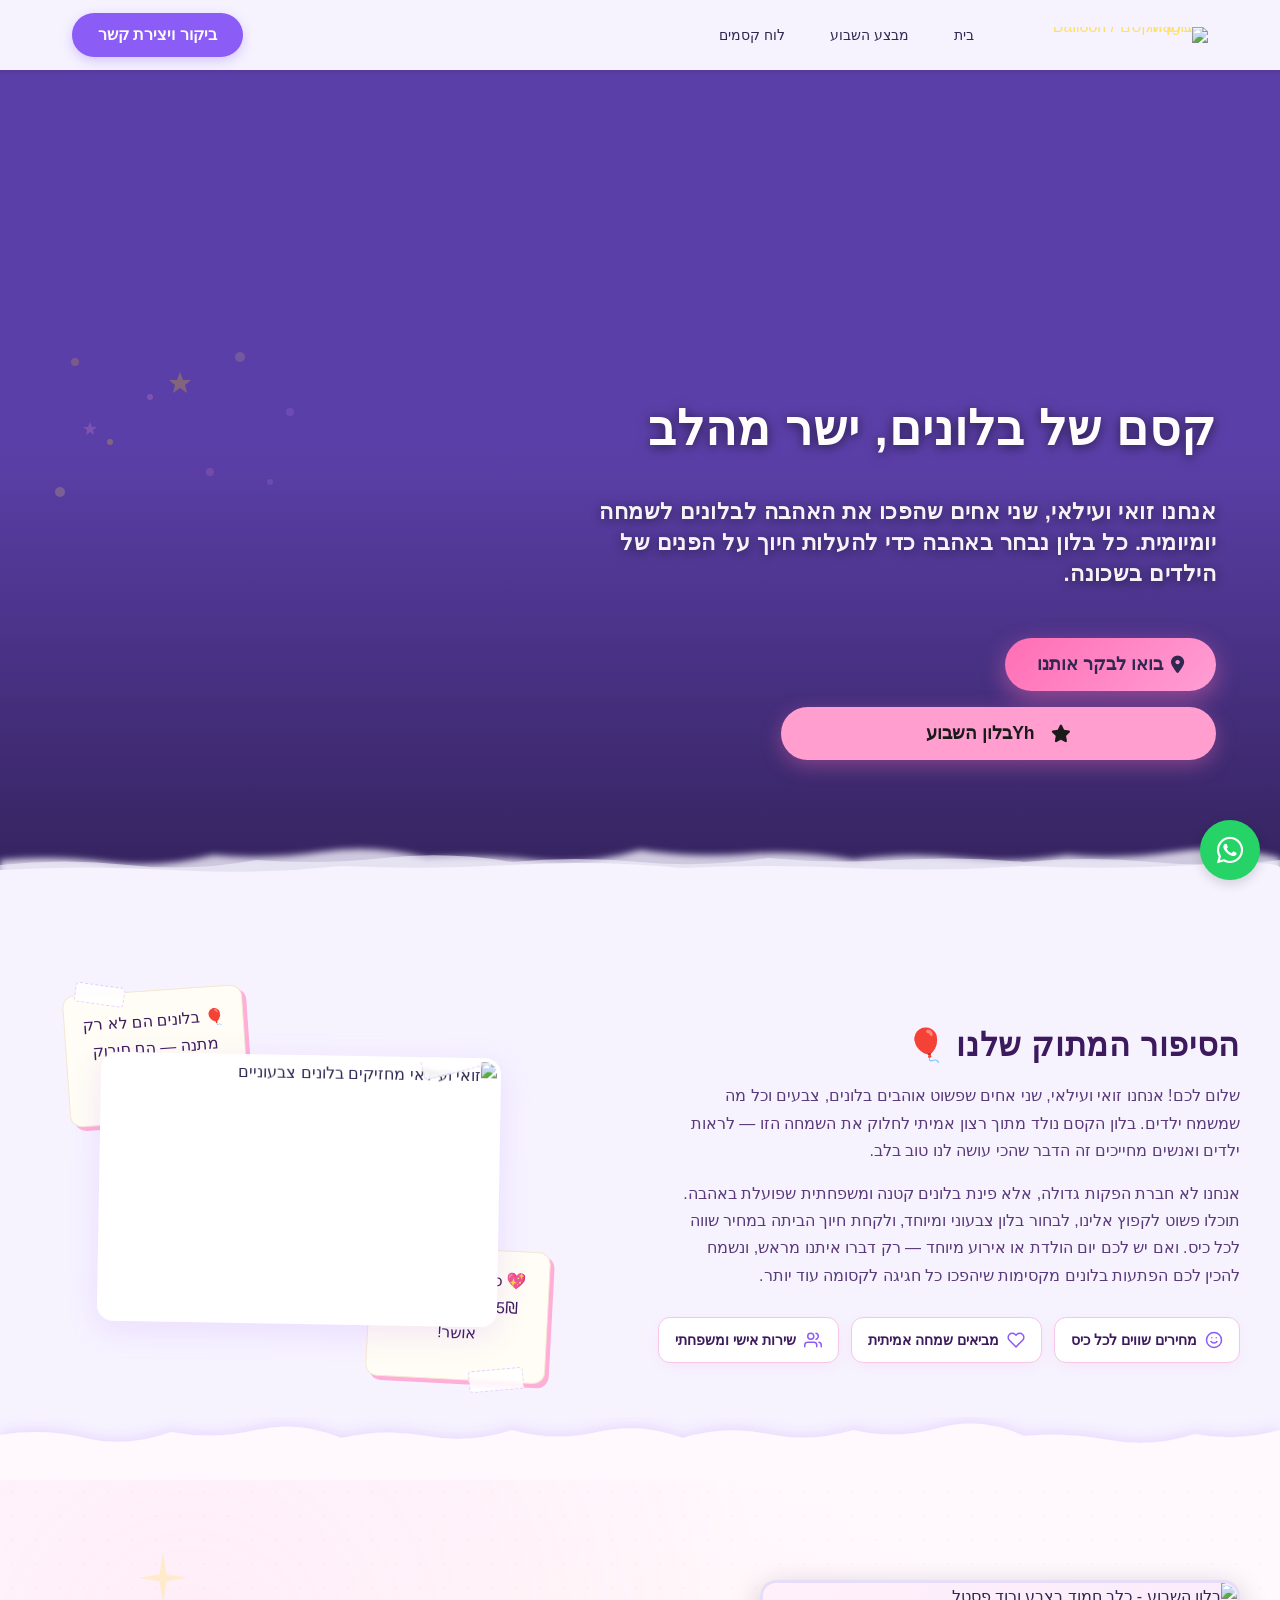
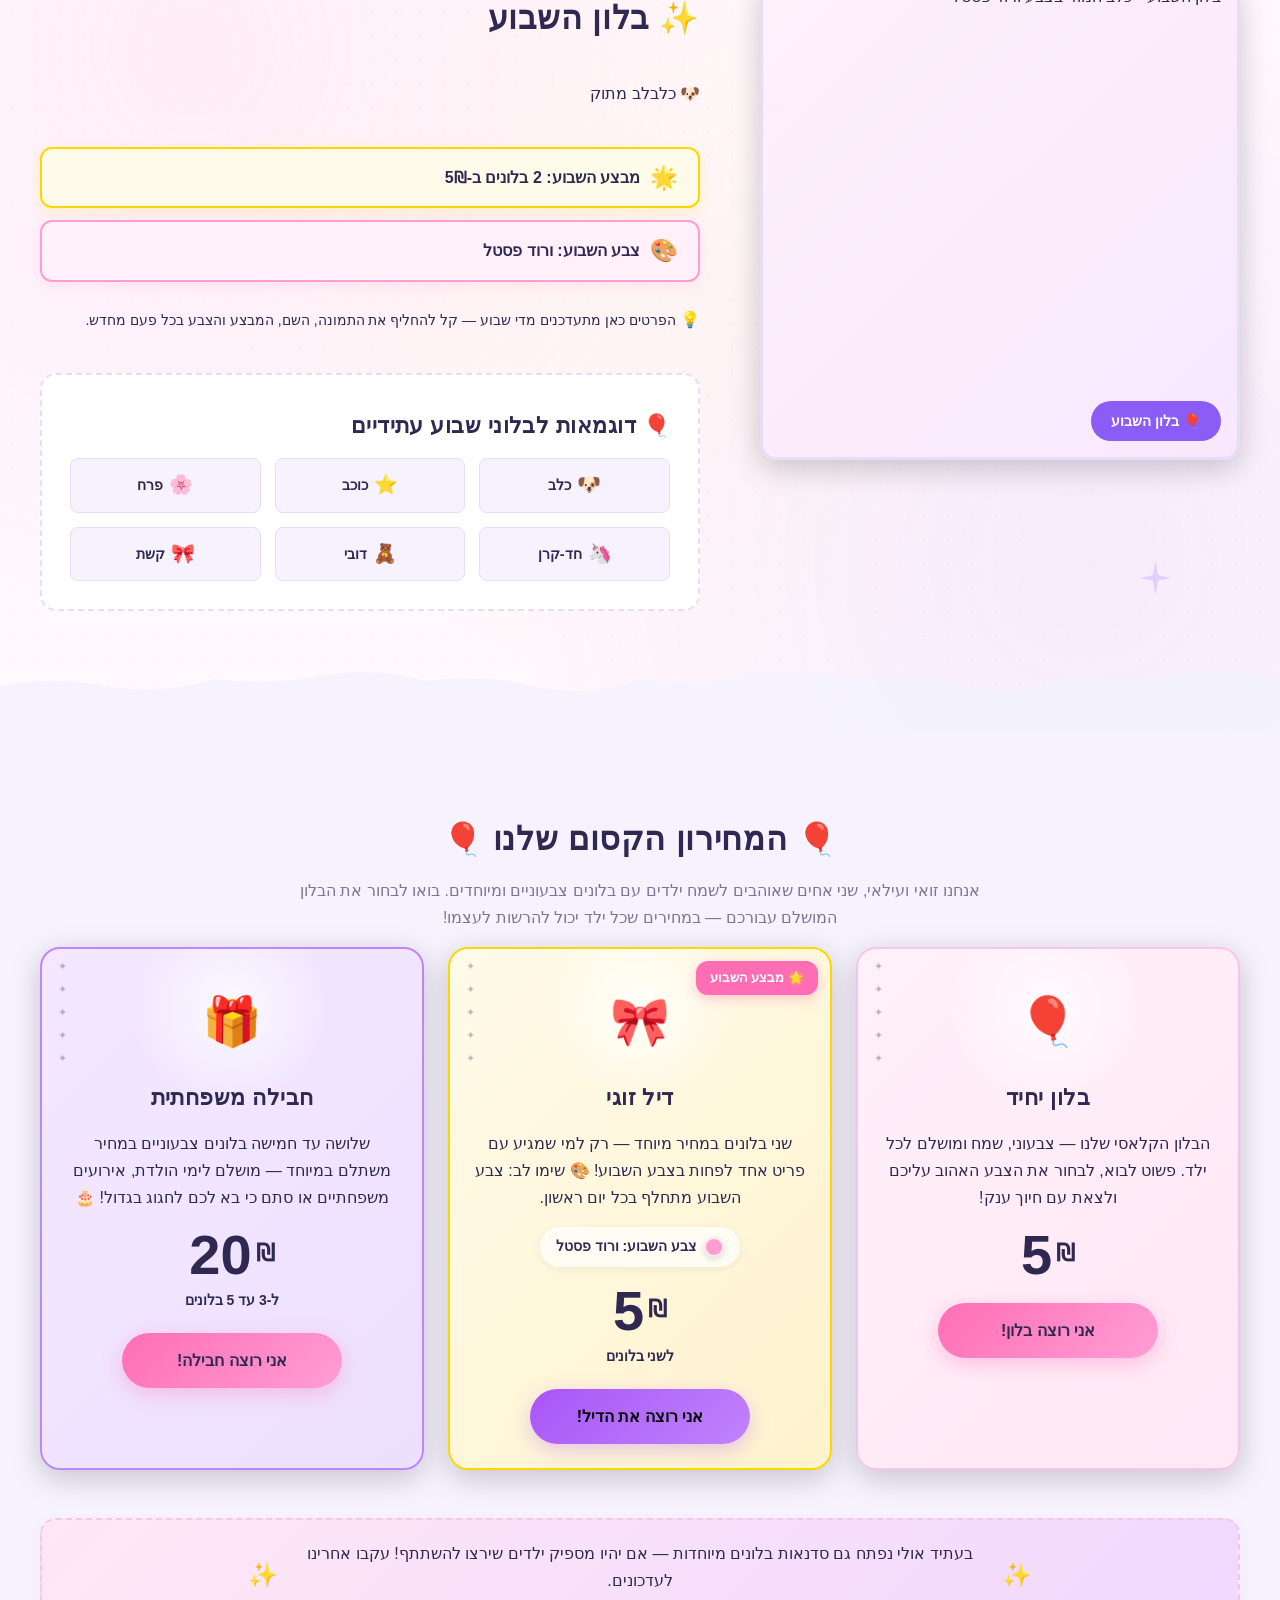
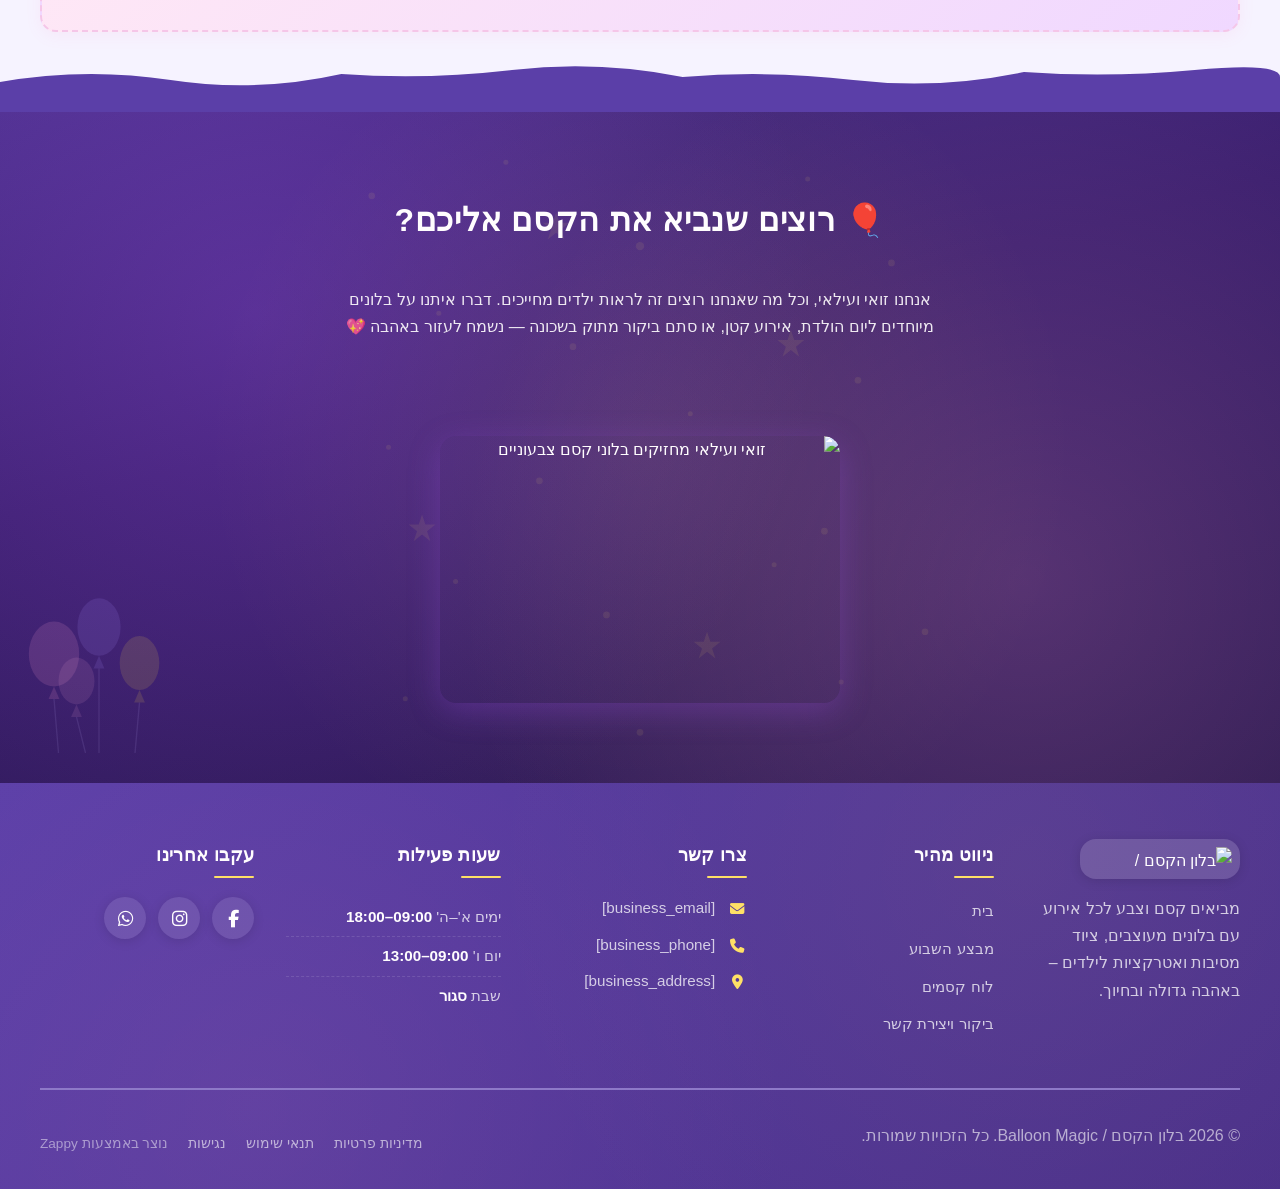
==== commit 34648afc: "Incremental sync: 1 page(s) — update_button" ====
--- a/index.html
+++ b/index.html
@@ -813,11 +813,11 @@
 </script>
   
   <main id="main">
-    <section data-band-index="0" class="index-hero-section" data-layout-spec="בית-hero" data-hero-type="fullscreen-scrim">
+    <section data-band-index="0" class="index-hero-section" data-layout-spec="בית-hero" data-hero-type="fullscreen-scrim" id="index-hero-section">
   
   <!-- Background Image -->
   <div class="index-hero-section__bg-wrap">
-    <img loading="eager" fetchpriority="high" data-hero-bg="true" data-placeholder="index-hero-image-1" data-context="A cinematic, dreamy outdoor neighborhood scene in soft pastel tones. Two young siblings (Zoey and Eilai) are smiling warmly while holding a colorful bunch of helium balloons (pink, lavender, soft yellow, light blue) near a small market stall. The background shows a quiet suburban street with soft bokeh, fairy lights, and a magical golden-hour glow. The upper two-thirds of the image is a clean, soft pastel sky with wispy clouds, providing generous empty space for overlaid text. The mood is joyful, tender, and child-friendly, with subtle film grain and a lavender-to-pink atmospheric grading." width="1200" height="600" src="/assets/site-index-hero-image-1.webp" alt="זואי ועילאי מחזיקים בלוני קסם צבעוניים בשכונה" class="index-hero-section__bg-img">
+    <img loading="eager" fetchpriority="high" data-hero-bg="true" data-placeholder="index-hero-image-1" data-context="A cinematic, dreamy outdoor neighborhood scene in soft pastel tones. Two young siblings (Zoey and Eilai) are smiling warmly while holding a colorful bunch of helium balloons (pink, lavender, soft yellow, light blue) near a small market stall. The background shows a quiet suburban street with soft bokeh, fairy lights, and a magical golden-hour glow. The upper two-thirds of the image is a clean, soft pastel sky with wispy clouds, providing generous empty space for overlaid text. The mood is joyful, tender, and child-friendly, with subtle film grain and a lavender-to-pink atmospheric grading." width="1200" height="600" src="/assets/site-index-hero-image-1.webp" alt="זואי ועילאי מחזיקים בלוני קסם צבעוניים בשכונה" class="index-hero-section__bg-img" data-hero-background="true" data-element-type="image" data-element-id="img-1780419734213-4al2aohq2">
   </div>
 
   <!-- Scrim Overlay for Text Legibility -->
@@ -850,13 +850,12 @@
 
     <!-- CTAs -->
     <div class="index-hero-section__ctas">
-      <a href="/contact" class="index-hero-section__btn index-hero-section__btn--primary">
+      <a href="/contact" class="index-hero-section__btn index-hero-section__btn--primary" style="color: rgb(47, 40, 80) !important;" data-element-type="button" data-element-id="btn-1780419734181-g4m5702wi" data-native-element="true">
         <i class="fas fa-map-marker-alt" style="margin-inline-end: 8px;"></i>
         בואו לבקר אותנו
       </a>
-      <a href="/spotlight" class="index-hero-section__btn index-hero-section__btn--secondary">
-        <i class="fas fa-star" style="margin-inline-end: 8px;"></i>
-        בלון השבוע
+      <a href="/magic-board" class="index-hero-section__btn index-hero-section__btn--secondary btn btn-primary" data-element-type="button" data-element-id="btn-1780419734181-kz23xjjkb" data-native-element="true" style="outline: none; border-color: rgb(255, 158, 207) !important; color: var(--text-color, #1a1a1a) !important; background-color: rgb(255, 158, 207) !important; background-image: none !important;" data-text-color="dark">
+        <i class="fas fa-star" style="margin-inline-end: 8px;"></i>Yhבלון השבוע
       </a>
     </div>
   </div>
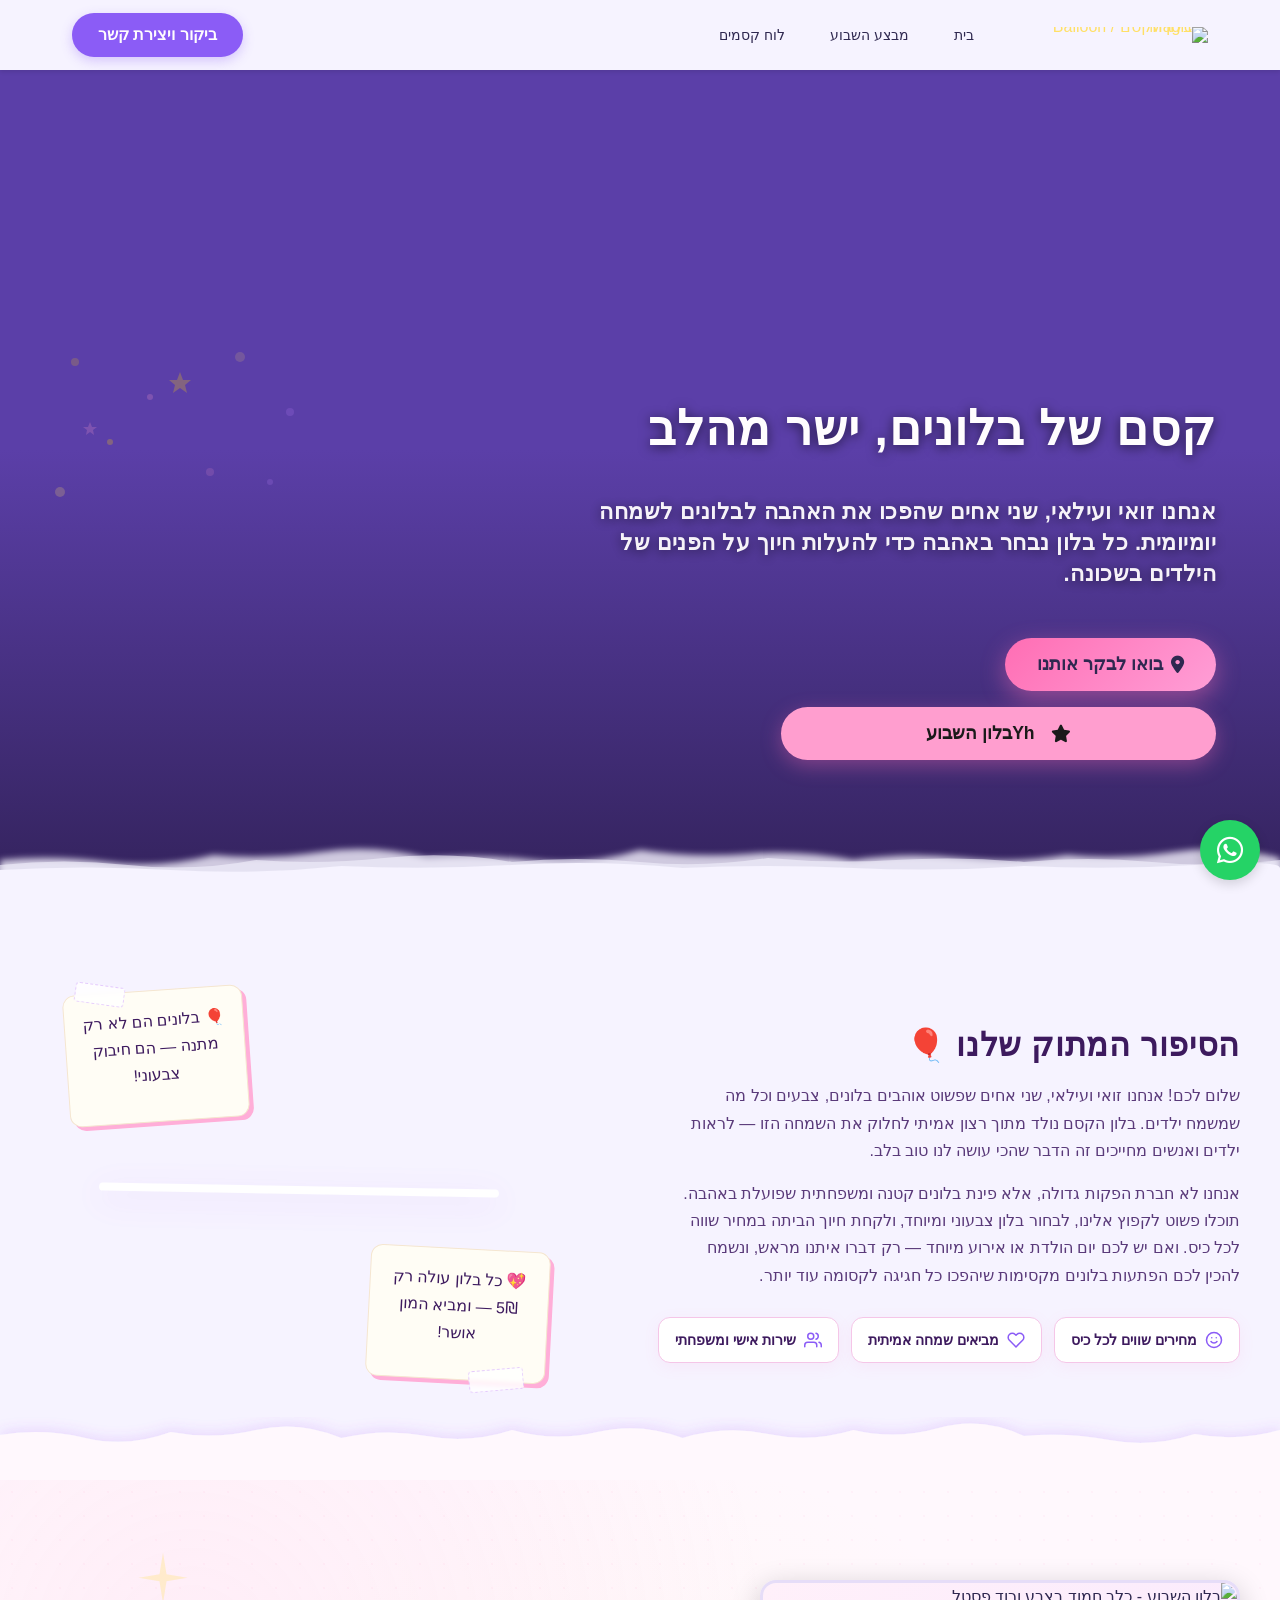
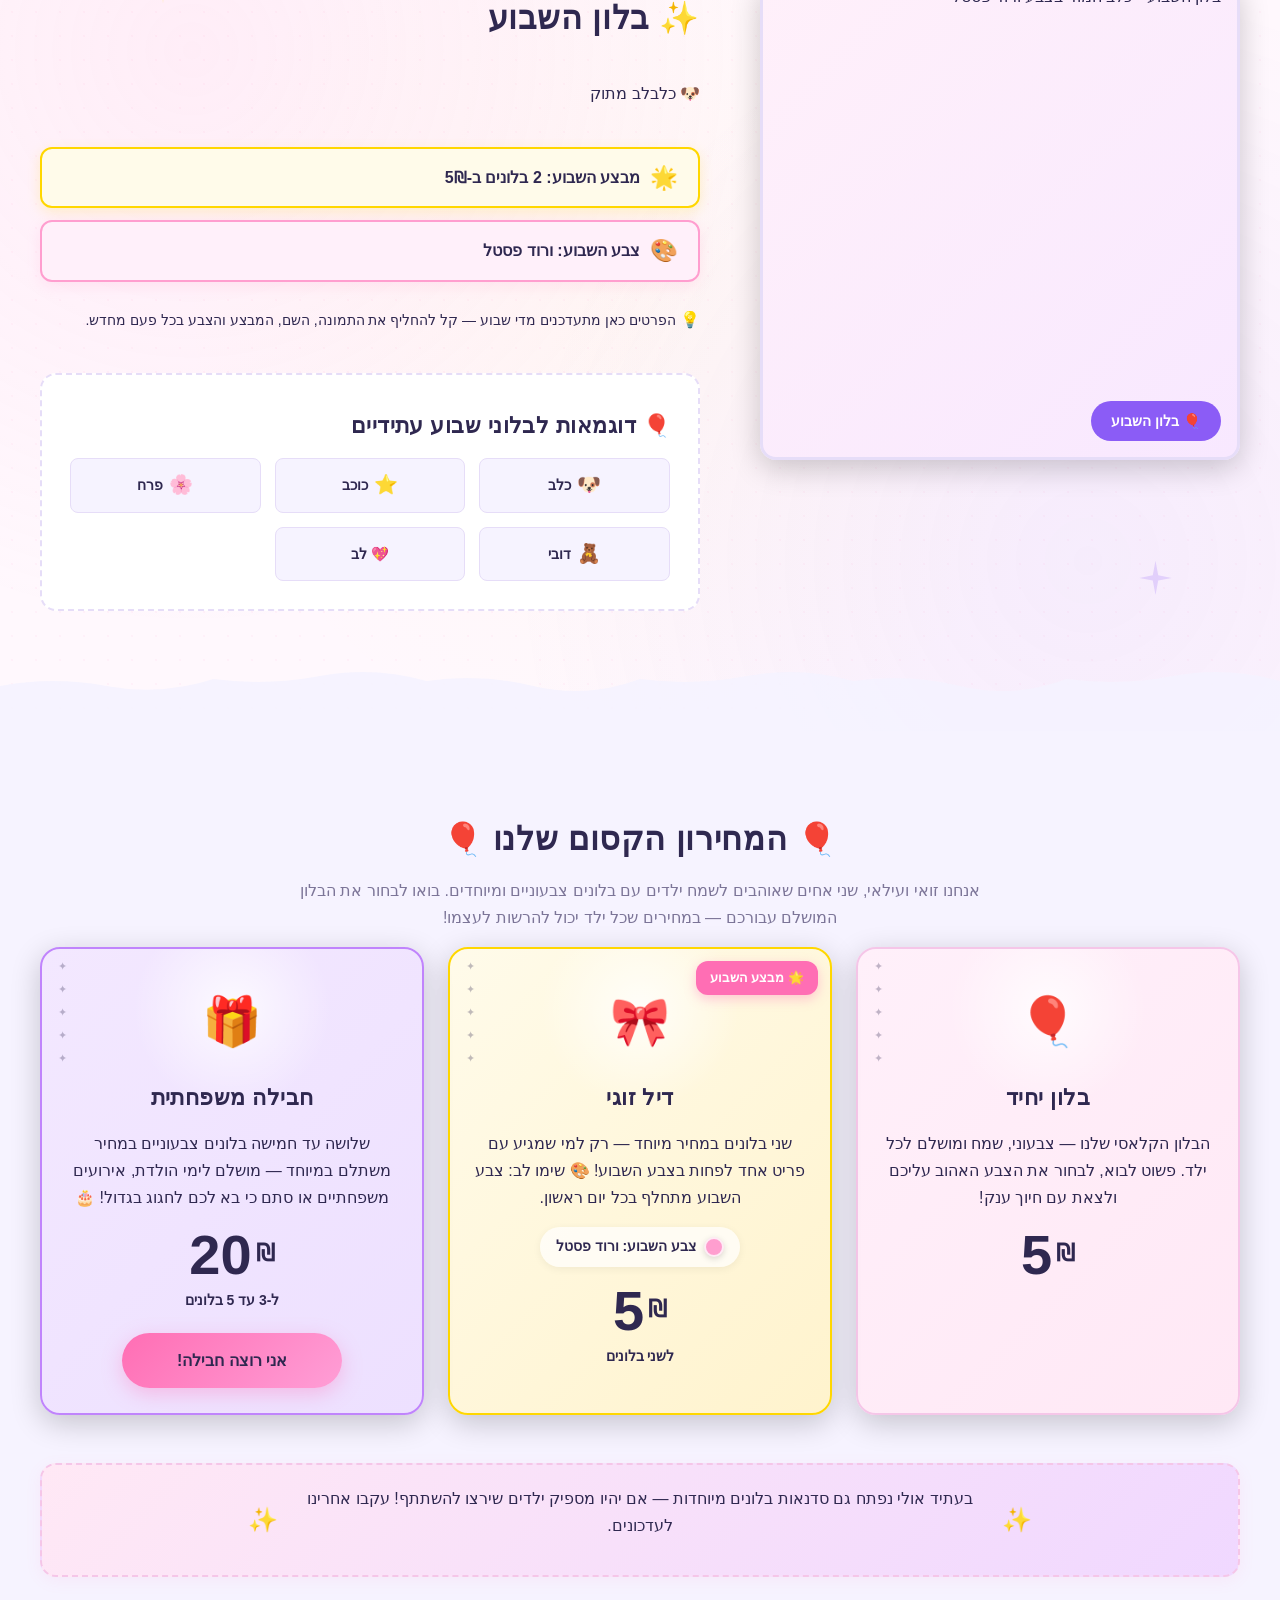
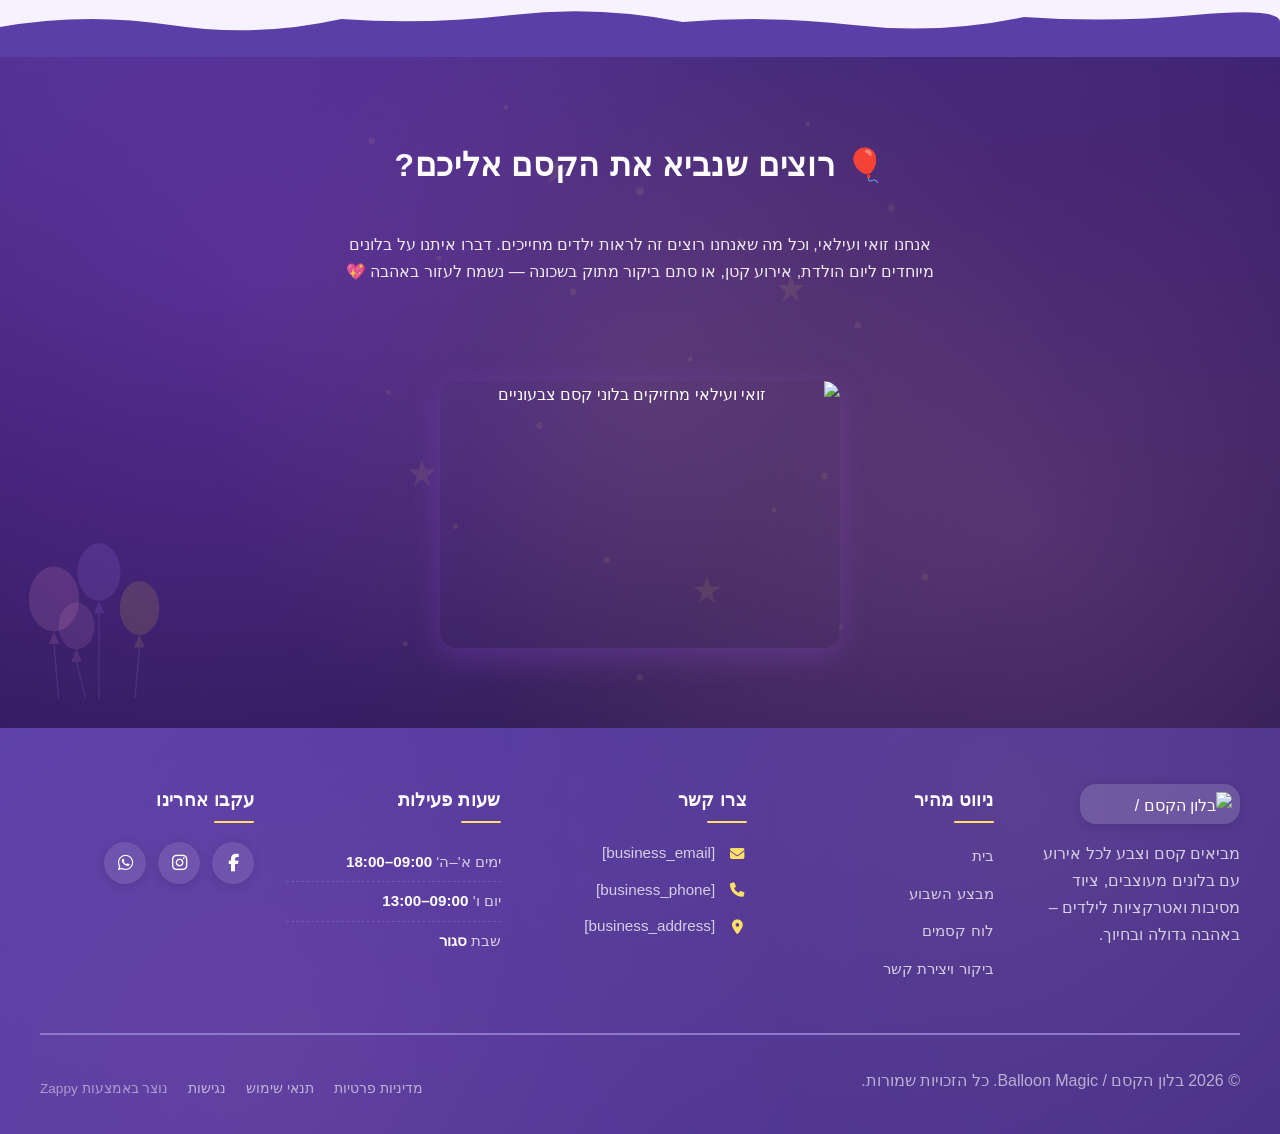
==== commit 739ed4ad: "Background sync: Progressive GitHub Sync" ====
--- a/index.html
+++ b/index.html
@@ -888,7 +888,7 @@
 
 </section>
 
-<section data-band-index="1" class="index-story-section" data-layout-spec="בית-story">
+<section data-band-index="1" class="index-story-section" data-layout-spec="בית-story" id="index-story-section">
     <div class="index-story-section__container">
         <!-- Content Column (Right in RTL) -->
         <div class="index-story-section__content">
@@ -921,7 +921,7 @@
         <div class="index-story-section__visual">
             <!-- Main Photo Tile -->
             <div class="index-story-section__main-photo">
-                <img loading="lazy" decoding="async" data-placeholder="index-story-image-1" data-context="A warm, candid portrait of two smiling siblings, a boy and a girl around 10-14 years old, holding colorful pastel balloons in a sunny outdoor setting, soft bokeh background, joyful and natural expression, Children's Entertainment &amp; Party Supplies business" width="600" height="400" src="/assets/site-index-story-image-1.webp" alt="זואי ועילאי מחזיקים בלונים צבעוניים">
+                
                 <!-- Tape accent top-left (RTL: top-right) -->
                 <div class="index-story-section__tape index-story-section__tape--tl" aria-hidden="true"></div>
             </div>
@@ -957,7 +957,7 @@
     </div>
 </section>
 
-<section data-band-index="2" class="index-spotlight-section" data-layout-spec="בית-spotlight" dir="rtl">
+<section data-band-index="2" class="index-spotlight-section" data-layout-spec="בית-spotlight" dir="rtl" id="index-spotlight-section">
   <div class="index-spotlight-section__bg-decor" aria-hidden="true"></div>
   <div class="index-spotlight-section__starbursts" aria-hidden="true">
     <svg viewBox="0 0 80 80" class="star star-1"><path d="M40 5 L44 30 L68 34 L44 38 L40 63 L36 38 L12 34 L36 30 Z" fill="var(--accent)" opacity="0.3"></path></svg>
@@ -969,14 +969,14 @@
     <div class="index-spotlight-section__grid">
       <div class="index-spotlight-section__image-col">
         <div class="index-spotlight-section__image-frame">
-          <img loading="lazy" decoding="async" data-placeholder="index-spotlight-image-1" data-context="A large, joyful pastel pink balloon shaped like a cute dog with floppy ears, tied with a shiny ribbon, floating against a soft gradient background with scattered confetti and sparkles" width="600" height="600" src="/assets/site-index-spotlight-image-1.webp" alt="בלון השבוע - כלב חמוד בצבע ורוד פסטל">
+          <img loading="lazy" decoding="async" data-placeholder="index-spotlight-image-1" data-context="A large, joyful pastel pink balloon shaped like a cute dog with floppy ears, tied with a shiny ribbon, floating against a soft gradient background with scattered confetti and sparkles" width="600" height="600" src="/assets/site-index-spotlight-image-1.webp" alt="בלון השבוע - כלב חמוד בצבע ורוד פסטל" data-element-type="image" data-element-id="img-1780419734214-r0yxs6rzd" >
           <div class="index-spotlight-section__image-badge">🎈 בלון השבוע</div>
         </div>
       </div>
       
       <div class="index-spotlight-section__content-col">
         <h2 class="index-spotlight-section__title">✨ בלון השבוע</h2>
-        <p class="index-spotlight-section__balloon-name">🐶 כלבלב מתוק</p>
+        <p class="index-spotlight-section__balloon-name" style="color: rgb(47, 40, 80) !important;">🐶 כלבלב מתוק</p>
         
         <div class="index-spotlight-section__badges">
           <div class="index-spotlight-section__badge index-spotlight-section__badge--deal">
@@ -989,37 +989,31 @@
           </div>
         </div>
         
-        <p class="index-spotlight-section__note">
+        <p class="index-spotlight-section__note" style="color: rgb(47, 40, 80) !important;">
           💡 <small>הפרטים כאן מתעדכנים מדי שבוע — קל להחליף את התמונה, השם, המבצע והצבע בכל פעם מחדש.</small>
         </p>
         
         <div class="index-spotlight-section__examples-card">
           <h3 class="index-spotlight-section__examples-title">🎈 דוגמאות לבלוני שבוע עתידיים</h3>
           <div class="index-spotlight-section__examples-grid">
-            <div class="index-spotlight-section__example-item">
+            <div class="index-spotlight-section__example-item" data-grid-item-index="0" >
               <span class="index-spotlight-section__example-emoji">🐶</span>
               <span>כלב</span>
             </div>
-            <div class="index-spotlight-section__example-item">
+            <div class="index-spotlight-section__example-item" data-grid-item-index="1" >
               <span class="index-spotlight-section__example-emoji">⭐</span>
               <span>כוכב</span>
             </div>
-            <div class="index-spotlight-section__example-item">
+            <div class="index-spotlight-section__example-item" data-grid-item-index="2">
               <span class="index-spotlight-section__example-emoji">🌸</span>
               <span>פרח</span>
             </div>
-            <div class="index-spotlight-section__example-item">
-              <span class="index-spotlight-section__example-emoji">🦄</span>
-              <span>חד-קרן</span>
-            </div>
-            <div class="index-spotlight-section__example-item">
+            
+            <div class="index-spotlight-section__example-item" data-grid-item-index="4">
               <span class="index-spotlight-section__example-emoji">🧸</span>
               <span>דובי</span>
             </div>
-            <div class="index-spotlight-section__example-item">
-              <span class="index-spotlight-section__example-emoji">🎀</span>
-              <span>קשת</span>
-            </div>
+            <div class="index-spotlight-section__example-item" data-grid-item-index="5" >💖 לב</div>
           </div>
         </div>
       </div>
@@ -1059,7 +1053,7 @@
             <span class="index-pricing-section__price-currency">₪</span>
             <span class="index-pricing-section__price-value">5</span>
           </div>
-          <a href="#contact" class="index-pricing-section__btn index-pricing-section__btn--primary">אני רוצה בלון!</a>
+          
         </div>
         <div class="index-pricing-section__confetti" aria-hidden="true">
           <span>✦</span><span>✦</span><span>✦</span><span>✦</span><span>✦</span>
@@ -1083,7 +1077,7 @@
             <span class="index-pricing-section__price-value">5</span>
             <span class="index-pricing-section__price-note">לשני בלונים</span>
           </div>
-          <a href="#contact" class="index-pricing-section__btn index-pricing-section__btn--secondary">אני רוצה את הדיל!</a>
+          
         </div>
         <div class="index-pricing-section__confetti" aria-hidden="true">
           <span>✦</span><span>✦</span><span>✦</span><span>✦</span><span>✦</span>
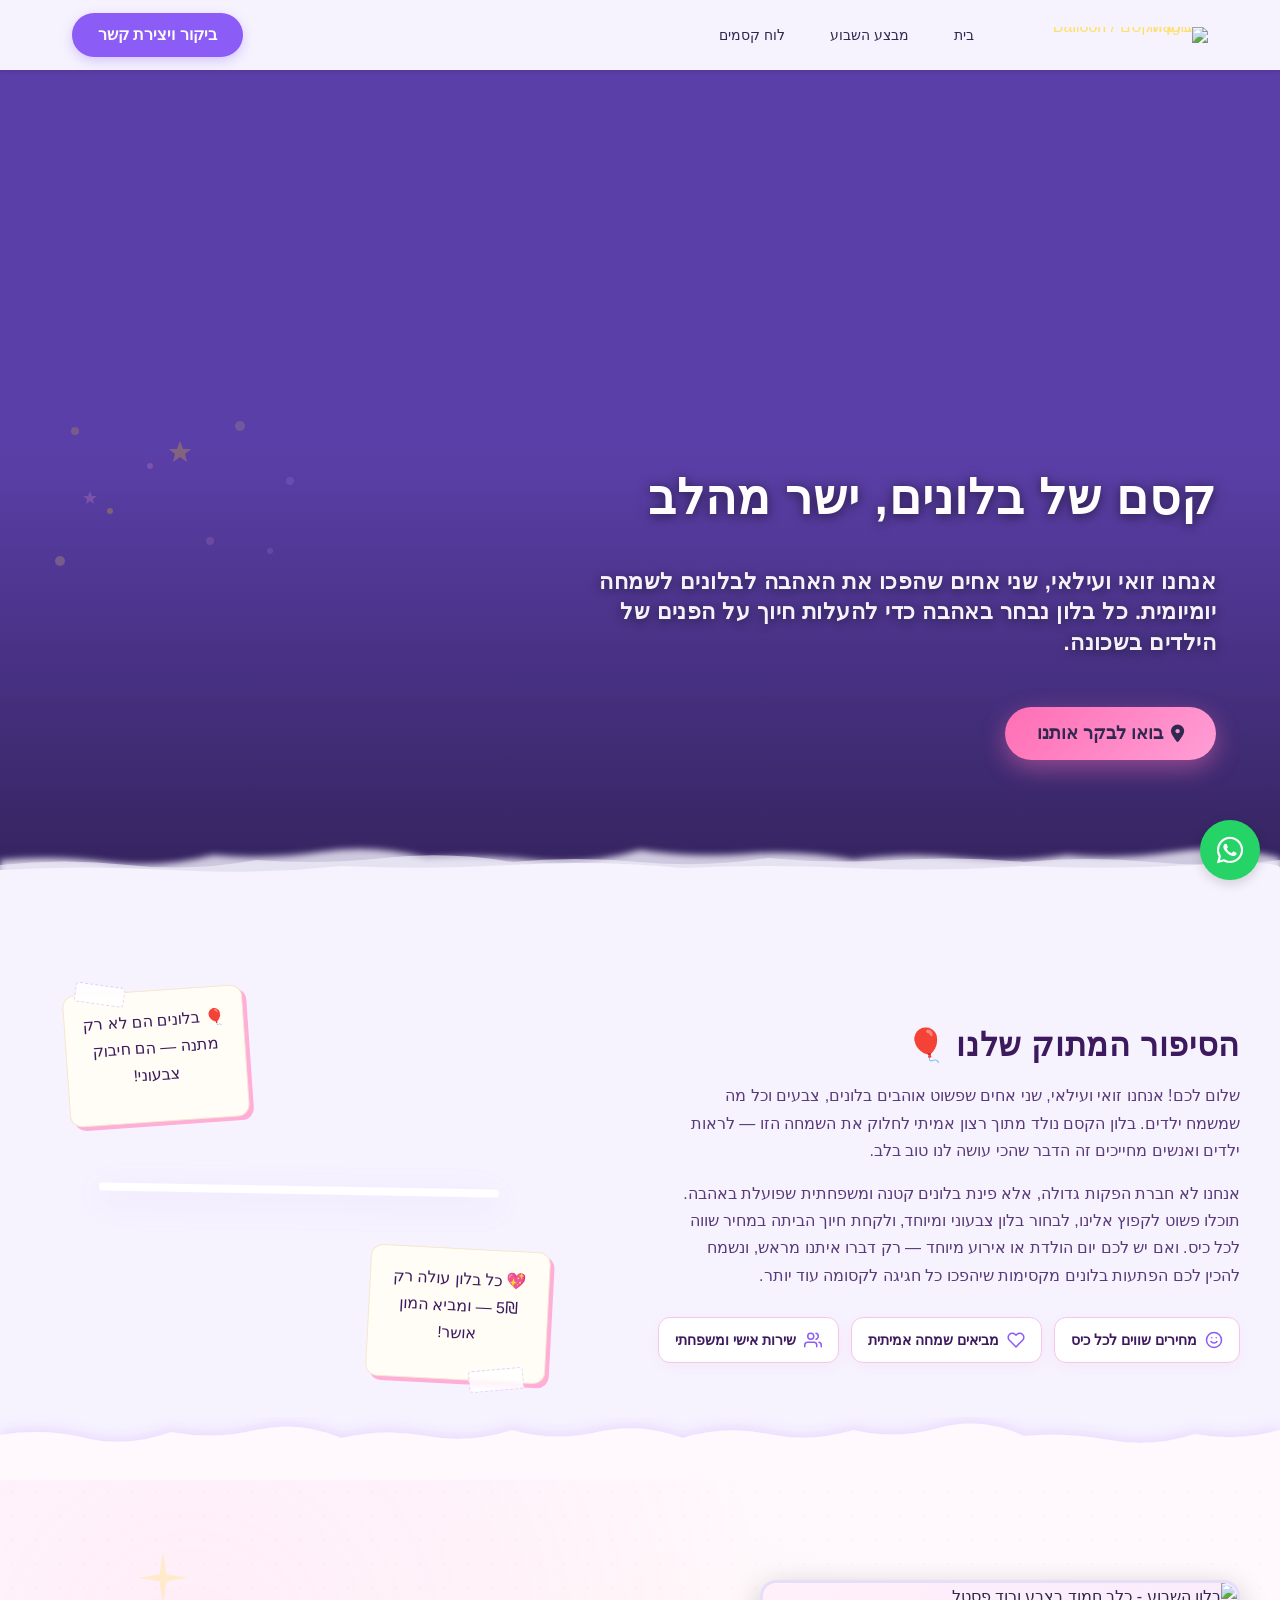
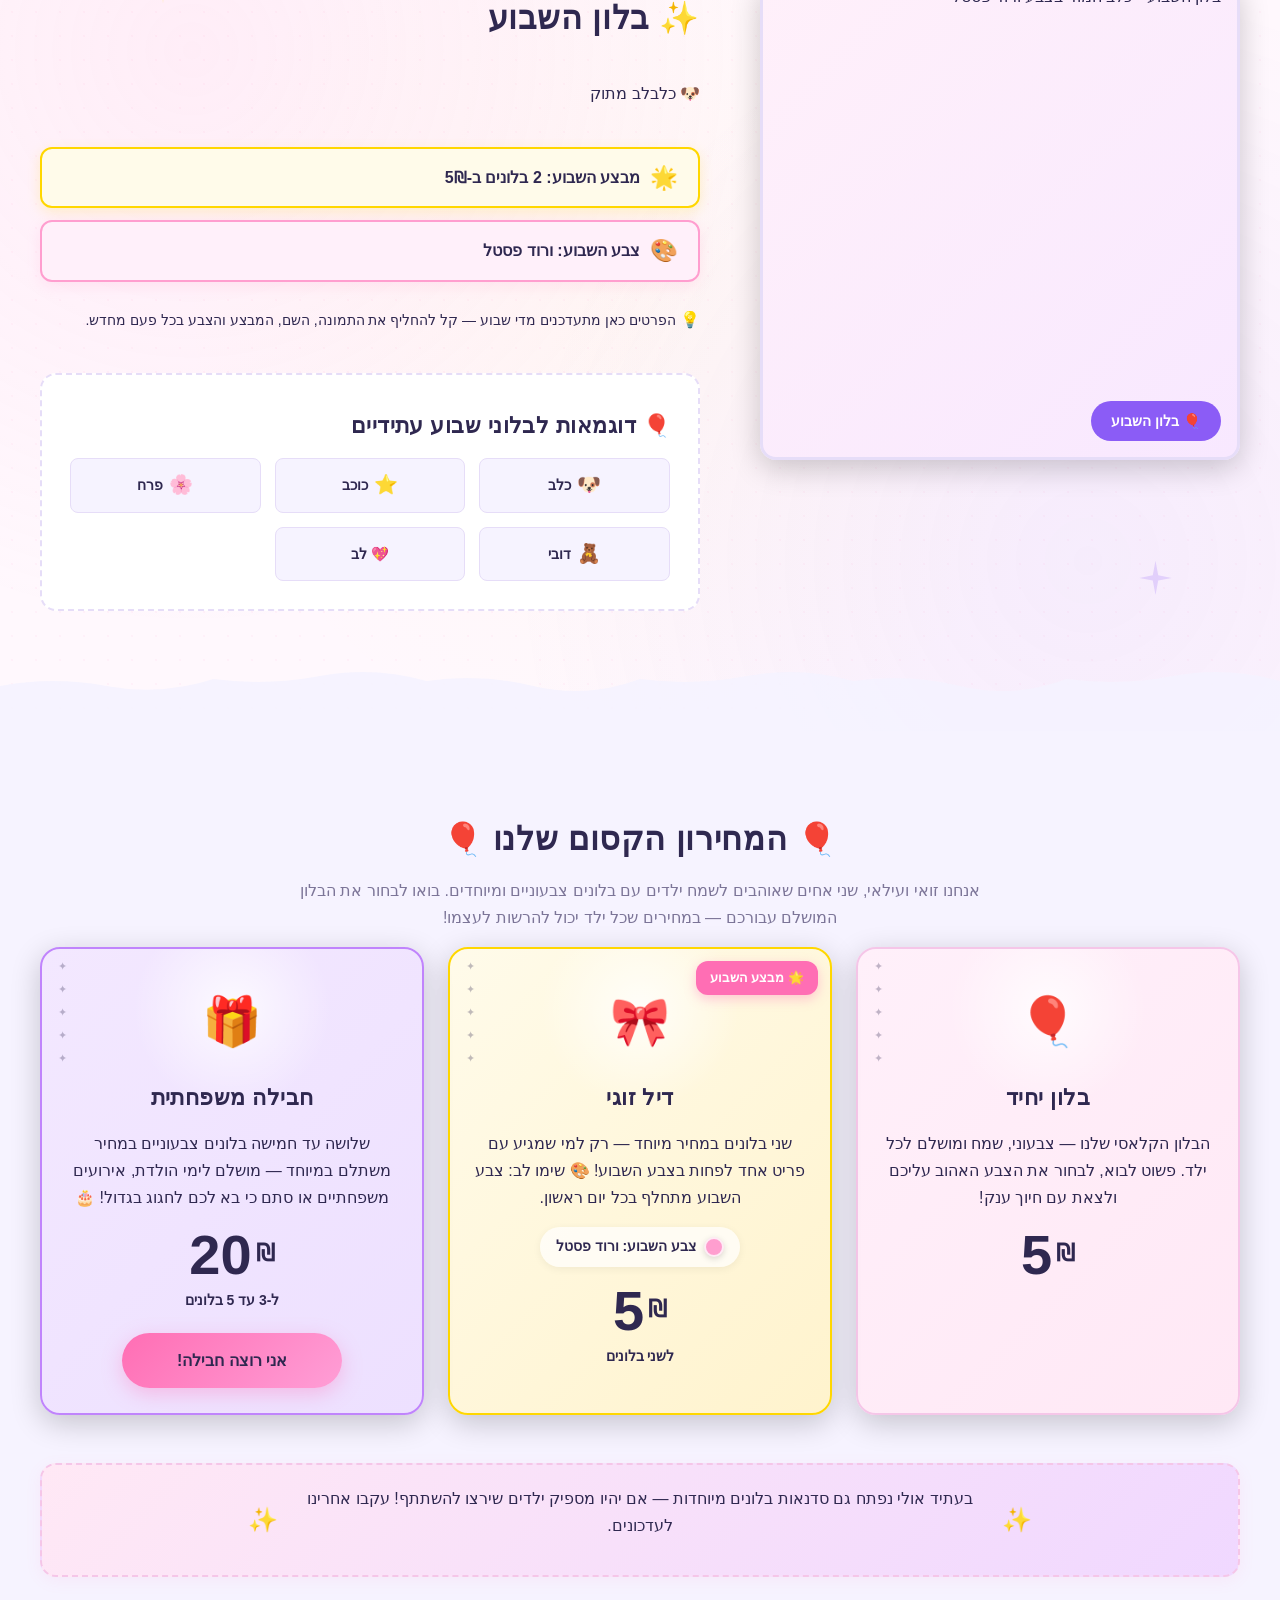
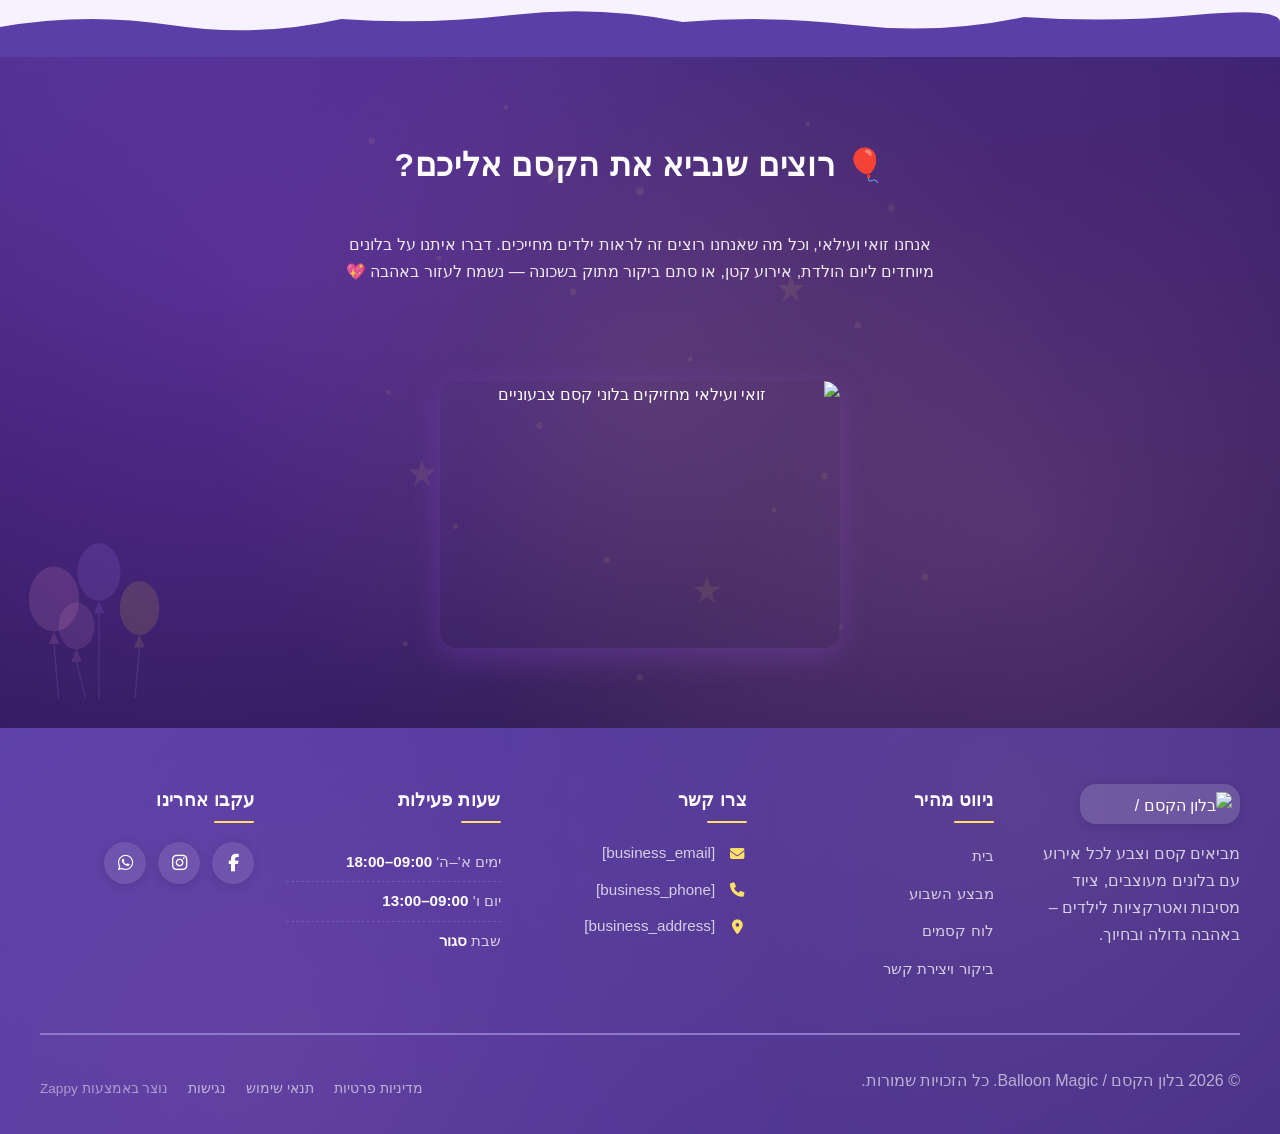
==== commit c5caf267: "Background sync: Progressive GitHub Sync" ====
--- a/index.html
+++ b/index.html
@@ -854,9 +854,7 @@
         <i class="fas fa-map-marker-alt" style="margin-inline-end: 8px;"></i>
         בואו לבקר אותנו
       </a>
-      <a href="/magic-board" class="index-hero-section__btn index-hero-section__btn--secondary btn btn-primary" data-element-type="button" data-element-id="btn-1780419734181-kz23xjjkb" data-native-element="true" style="outline: none; border-color: rgb(255, 158, 207) !important; color: var(--text-color, #1a1a1a) !important; background-color: rgb(255, 158, 207) !important; background-image: none !important;" data-text-color="dark">
-        <i class="fas fa-star" style="margin-inline-end: 8px;"></i>Yhבלון השבוע
-      </a>
+      
     </div>
   </div>
 
@@ -901,17 +899,17 @@
             </p>
             
             <!-- Mini Badges -->
-            <div class="index-story-section__badges">
+            <div class="index-story-section__badges" >
                 <span class="index-story-section__badge">
-                    <svg width="18" height="18" viewBox="0 0 24 24" fill="none" stroke="currentColor" stroke-width="2" stroke-linecap="round" stroke-linejoin="round" data-element-type="icon" data-icon-type="svg"><circle cx="12" cy="12" r="10"></circle><path d="M8 14s1.5 2 4 2 4-2 4-2"></path><line x1="9" y1="9" x2="9.01" y2="9"></line><line x1="15" y1="9" x2="15.01" y2="9"></line></svg>
-                    <span>מחירים שווים לכל כיס</span>
+                    <svg width="18" height="18" viewBox="0 0 24 24" fill="none" stroke="currentColor" stroke-width="2" stroke-linecap="round" stroke-linejoin="round" data-element-type="icon" data-icon-type="svg" style="cursor: pointer;"><circle cx="12" cy="12" r="10"></circle><path d="M8 14s1.5 2 4 2 4-2 4-2"></path><line x1="9" y1="9" x2="9.01" y2="9"></line><line x1="15" y1="9" x2="15.01" y2="9"></line></svg>
+                    <span >מחירים שווים לכל כיס</span>
                 </span>
                 <span class="index-story-section__badge">
-                    <svg width="18" height="18" viewBox="0 0 24 24" fill="none" stroke="currentColor" stroke-width="2" stroke-linecap="round" stroke-linejoin="round" data-element-type="icon" data-icon-type="svg"><path d="M20.84 4.61a5.5 5.5 0 0 0-7.78 0L12 5.67l-1.06-1.06a5.5 5.5 0 0 0-7.78 7.78l1.06 1.06L12 21.23l7.78-7.78 1.06-1.06a5.5 5.5 0 0 0 0-7.78z"></path></svg>
+                    <svg width="18" height="18" viewBox="0 0 24 24" fill="none" stroke="currentColor" stroke-width="2" stroke-linecap="round" stroke-linejoin="round" data-element-type="icon" data-icon-type="svg" style="cursor: pointer;"><path d="M20.84 4.61a5.5 5.5 0 0 0-7.78 0L12 5.67l-1.06-1.06a5.5 5.5 0 0 0-7.78 7.78l1.06 1.06L12 21.23l7.78-7.78 1.06-1.06a5.5 5.5 0 0 0 0-7.78z"></path></svg>
                     <span>מביאים שמחה אמיתית</span>
                 </span>
                 <span class="index-story-section__badge">
-                    <svg width="18" height="18" viewBox="0 0 24 24" fill="none" stroke="currentColor" stroke-width="2" stroke-linecap="round" stroke-linejoin="round" data-element-type="icon" data-icon-type="svg"><path d="M17 21v-2a4 4 0 0 0-4-4H5a4 4 0 0 0-4 4v2"></path><circle cx="9" cy="7" r="4"></circle><path d="M23 21v-2a4 4 0 0 0-3-3.87"></path><path d="M16 3.13a4 4 0 0 1 0 7.75"></path></svg>
+                    <svg width="18" height="18" viewBox="0 0 24 24" fill="none" stroke="currentColor" stroke-width="2" stroke-linecap="round" stroke-linejoin="round" data-element-type="icon" data-icon-type="svg" style="cursor: pointer;"><path d="M17 21v-2a4 4 0 0 0-4-4H5a4 4 0 0 0-4 4v2"></path><circle cx="9" cy="7" r="4"></circle><path d="M23 21v-2a4 4 0 0 0-3-3.87"></path><path d="M16 3.13a4 4 0 0 1 0 7.75"></path></svg>
                     <span>שירות אישי ומשפחתי</span>
                 </span>
             </div>
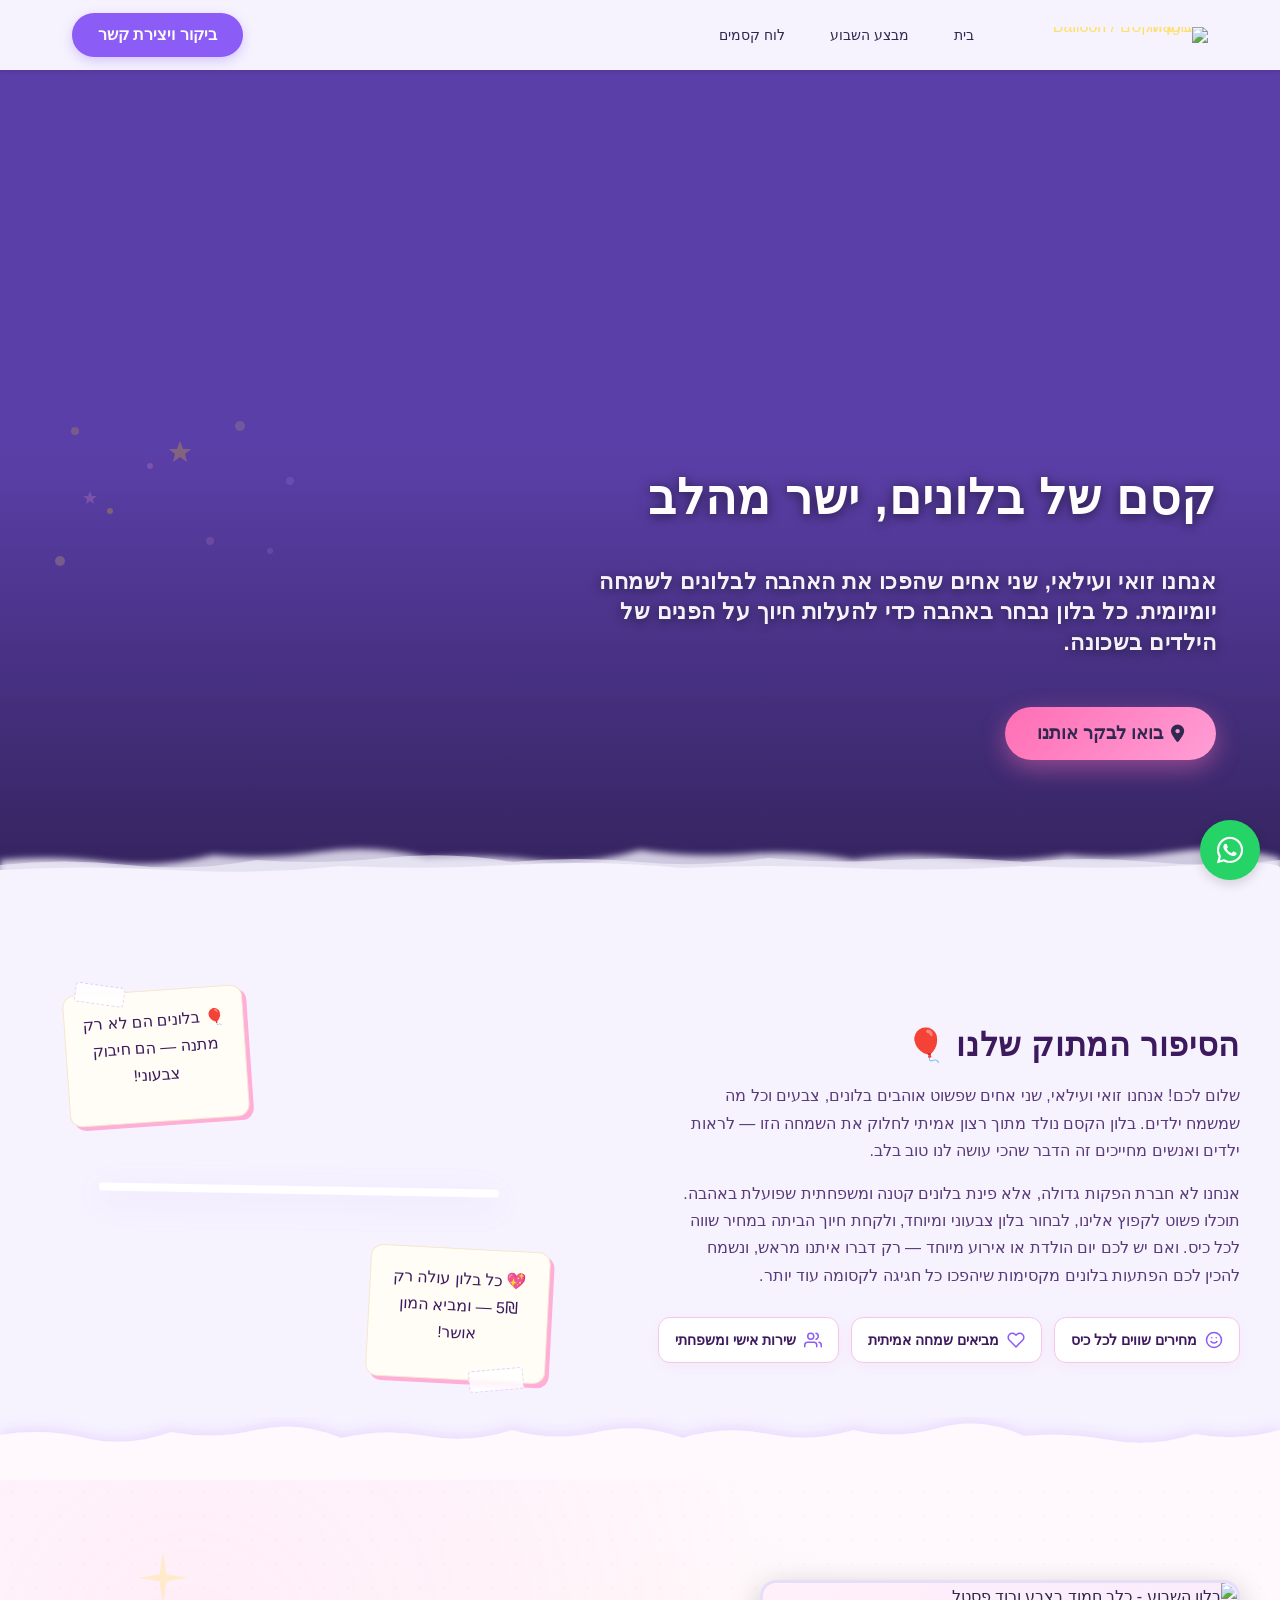
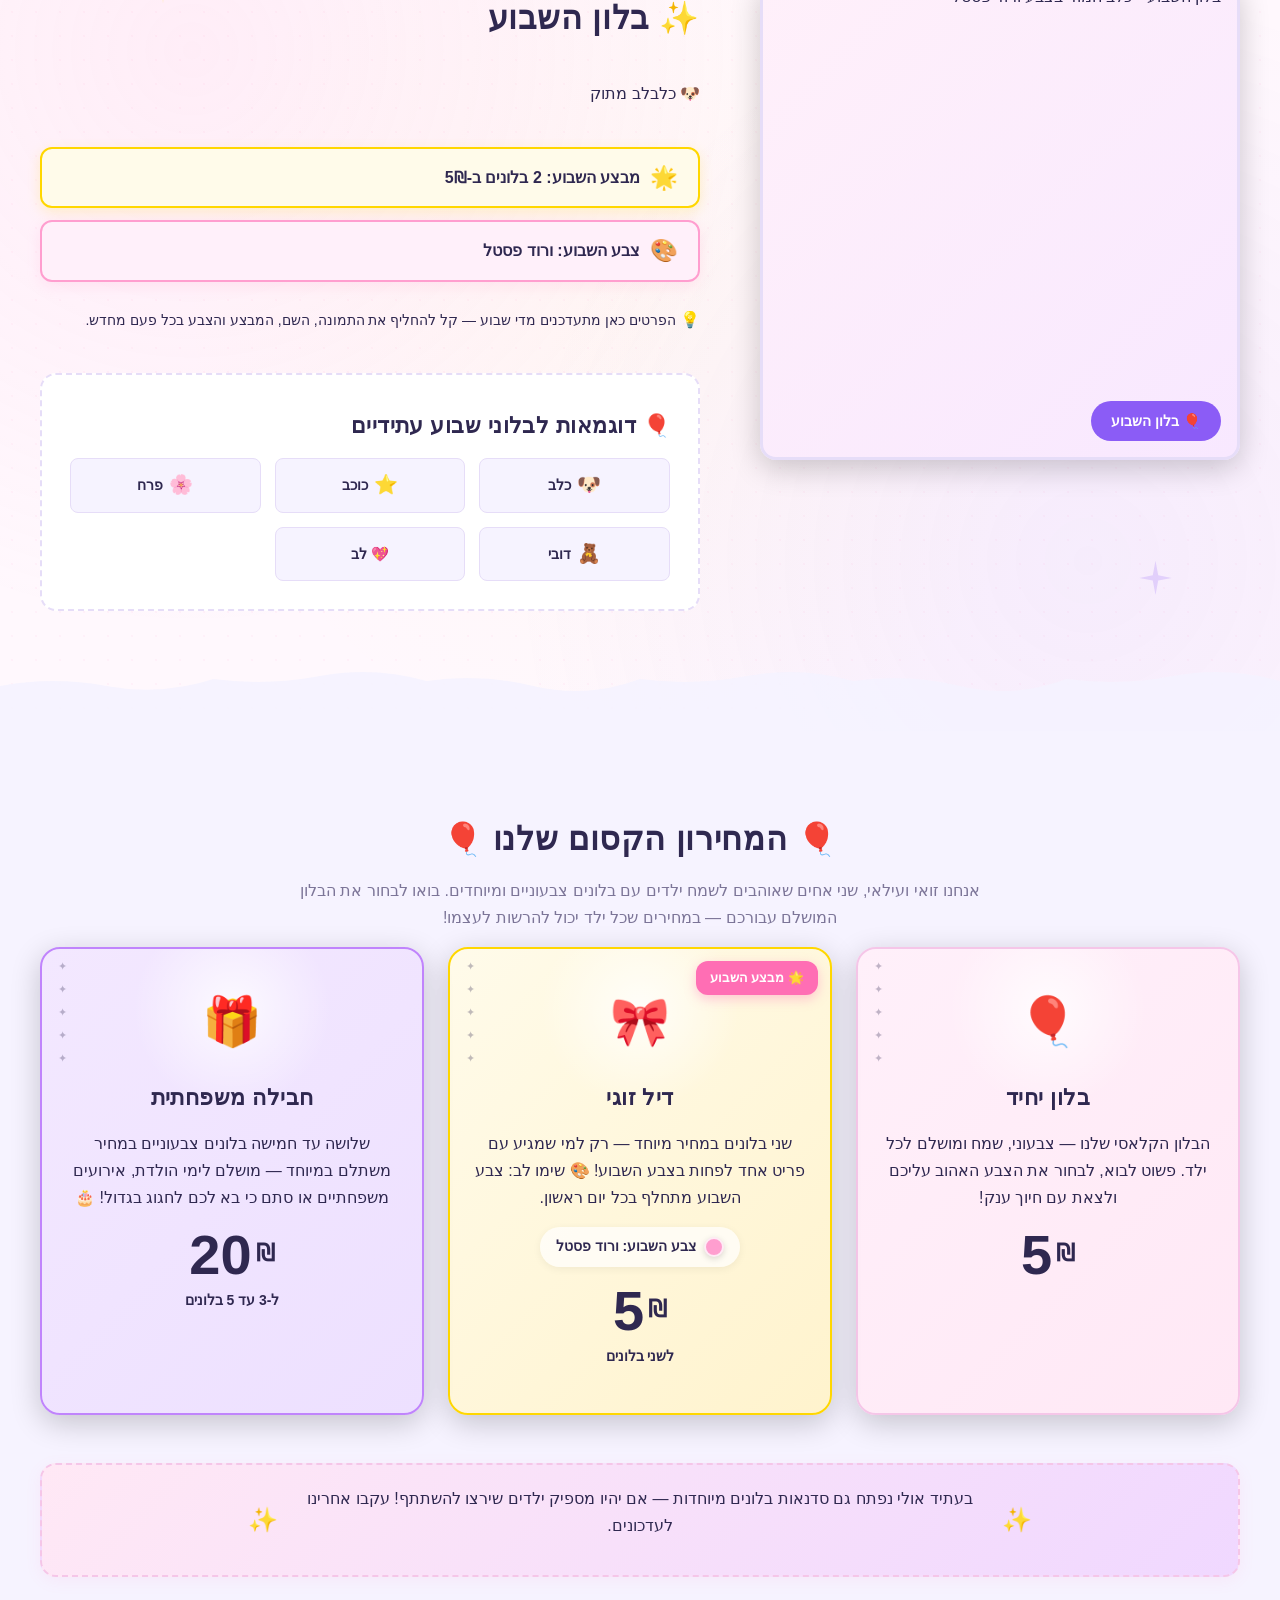
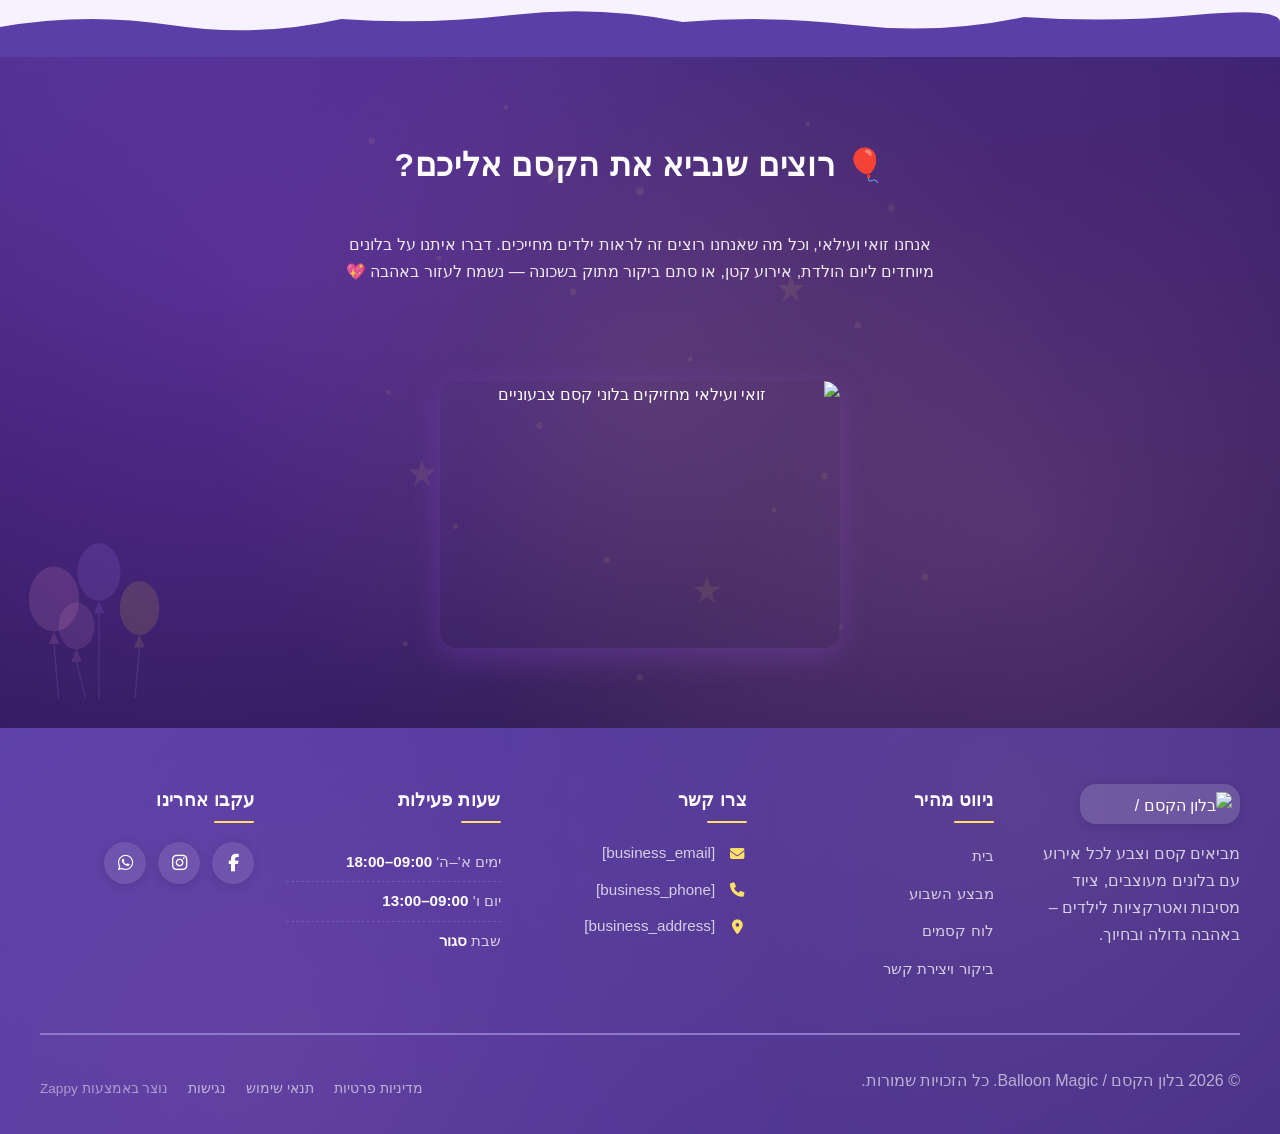
==== commit 9c0b2b80: "Background sync: Progressive GitHub Sync" ====
--- a/index.html
+++ b/index.html
@@ -1094,7 +1094,7 @@
             <span class="index-pricing-section__price-value">20</span>
             <span class="index-pricing-section__price-note">ל-3 עד 5 בלונים</span>
           </div>
-          <a href="#contact" class="index-pricing-section__btn index-pricing-section__btn--primary">אני רוצה חבילה!</a>
+          
         </div>
         <div class="index-pricing-section__confetti" aria-hidden="true">
           <span>✦</span><span>✦</span><span>✦</span><span>✦</span><span>✦</span>
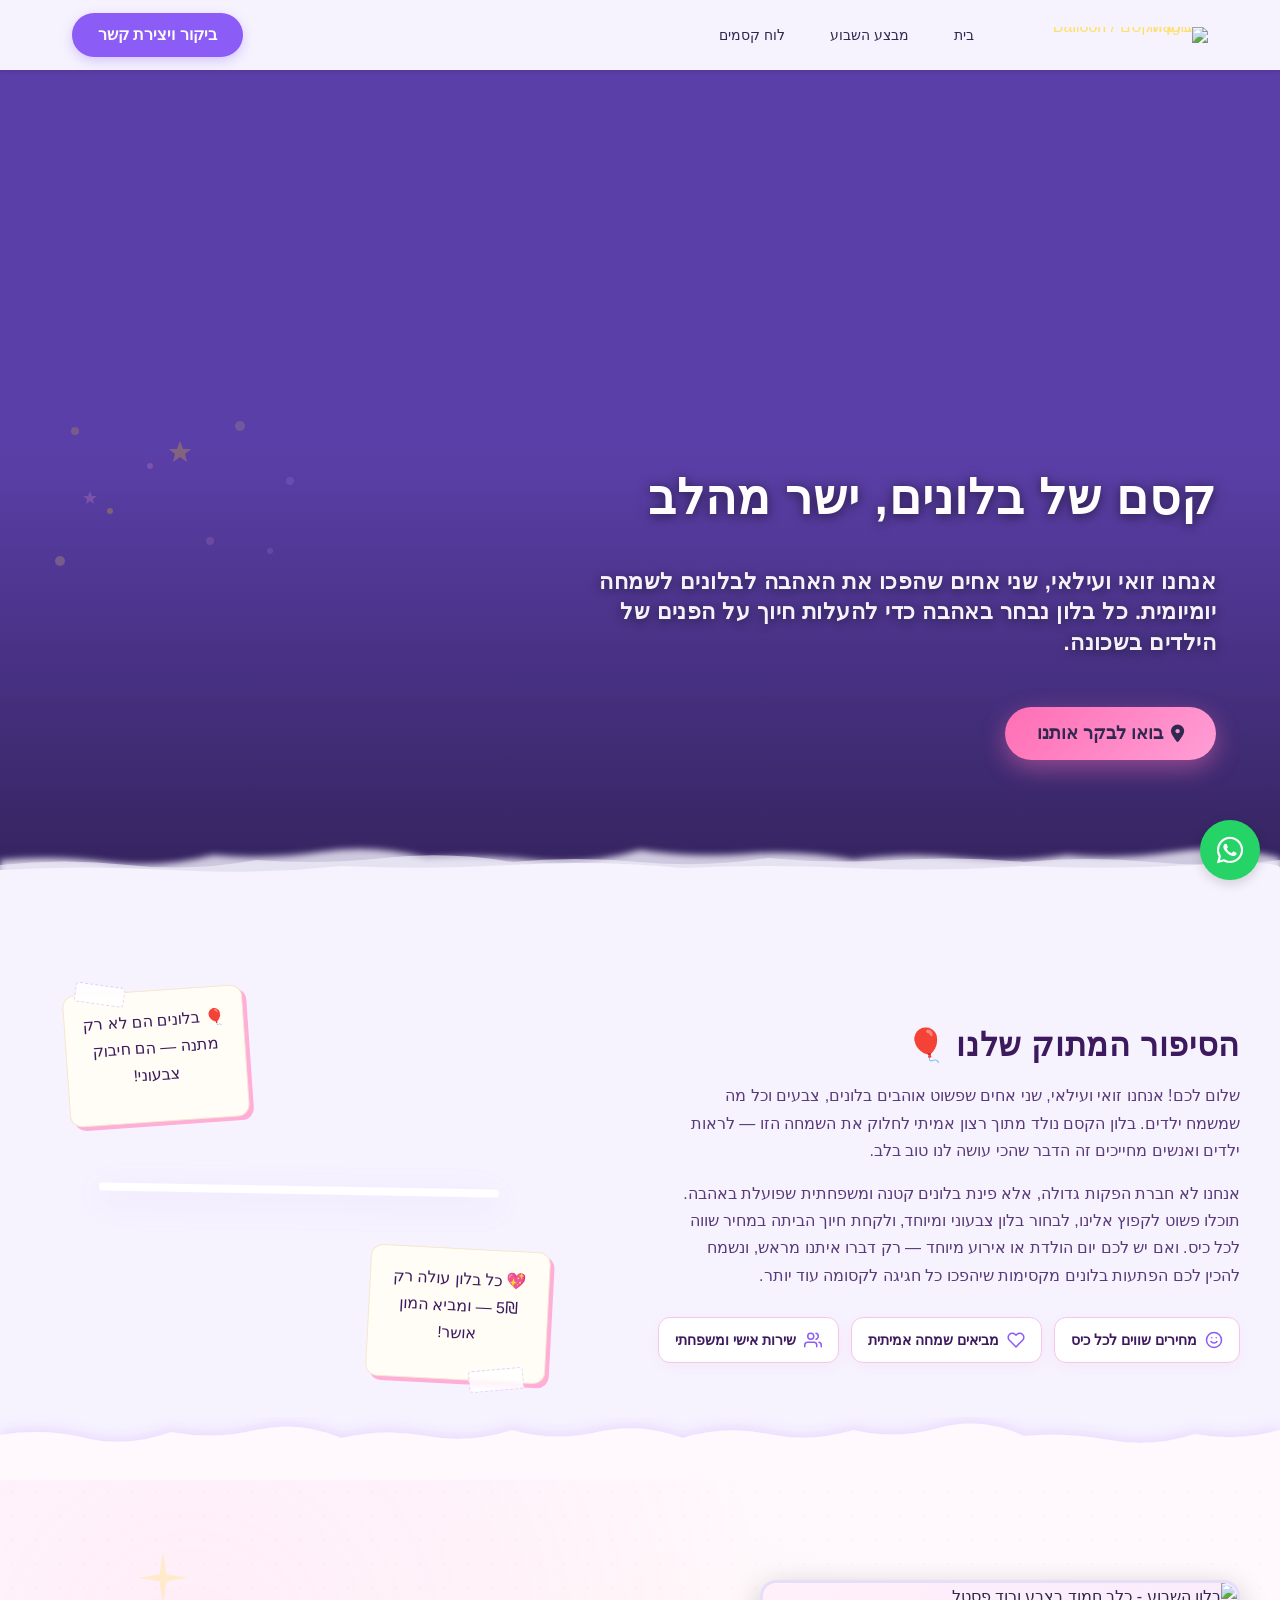
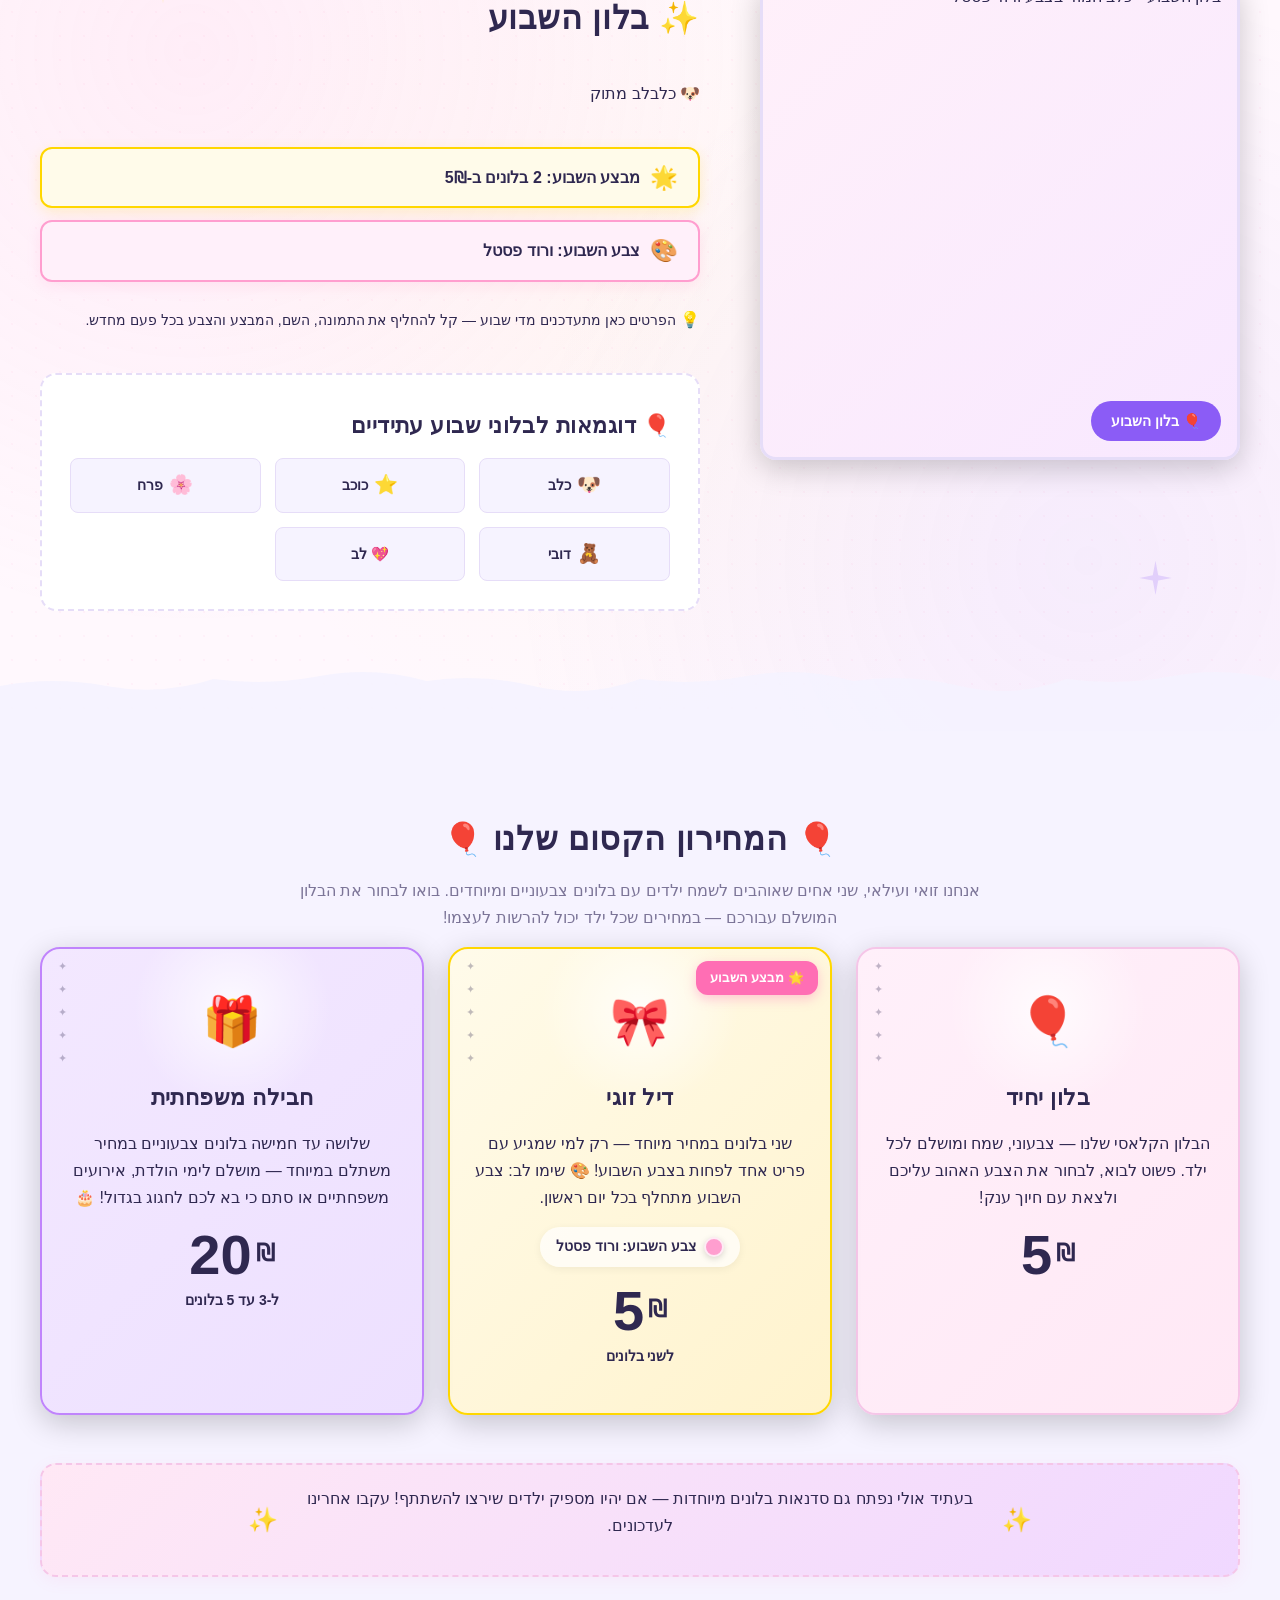
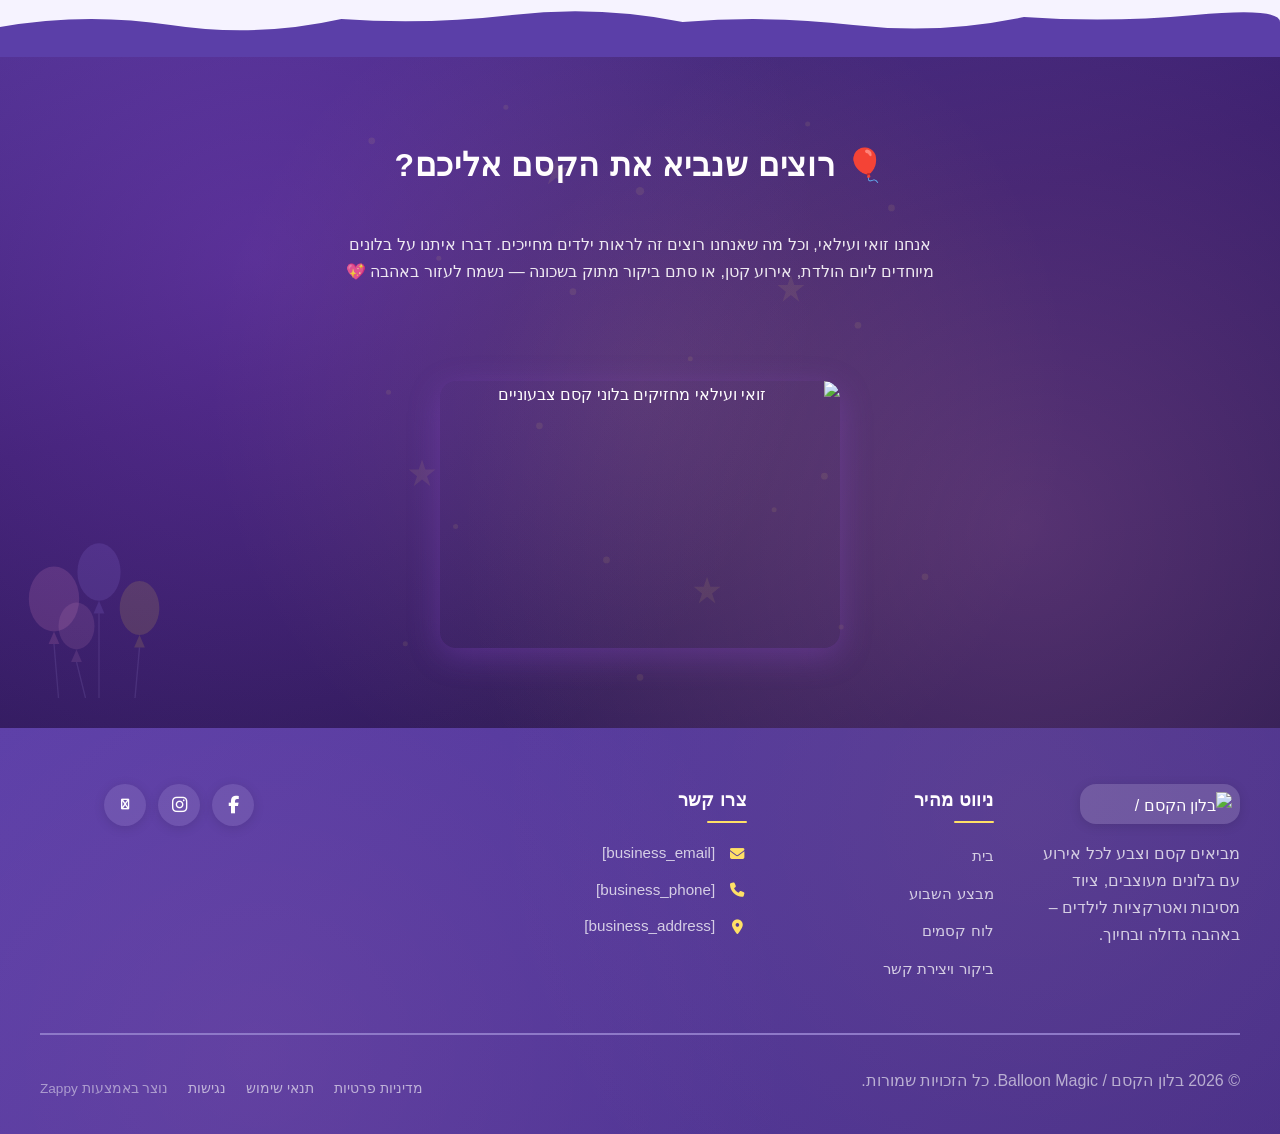
==== commit 16516e5d: "Incremental sync: 1 page(s) — update_text, delete_element" ====
--- a/index.html
+++ b/index.html
@@ -899,10 +899,10 @@
             </p>
             
             <!-- Mini Badges -->
-            <div class="index-story-section__badges" >
+            <div class="index-story-section__badges" style="">
                 <span class="index-story-section__badge">
                     <svg width="18" height="18" viewBox="0 0 24 24" fill="none" stroke="currentColor" stroke-width="2" stroke-linecap="round" stroke-linejoin="round" data-element-type="icon" data-icon-type="svg" style="cursor: pointer;"><circle cx="12" cy="12" r="10"></circle><path d="M8 14s1.5 2 4 2 4-2 4-2"></path><line x1="9" y1="9" x2="9.01" y2="9"></line><line x1="15" y1="9" x2="15.01" y2="9"></line></svg>
-                    <span >מחירים שווים לכל כיס</span>
+                    <span style="">מחירים שווים לכל כיס</span>
                 </span>
                 <span class="index-story-section__badge">
                     <svg width="18" height="18" viewBox="0 0 24 24" fill="none" stroke="currentColor" stroke-width="2" stroke-linecap="round" stroke-linejoin="round" data-element-type="icon" data-icon-type="svg" style="cursor: pointer;"><path d="M20.84 4.61a5.5 5.5 0 0 0-7.78 0L12 5.67l-1.06-1.06a5.5 5.5 0 0 0-7.78 7.78l1.06 1.06L12 21.23l7.78-7.78 1.06-1.06a5.5 5.5 0 0 0 0-7.78z"></path></svg>
@@ -967,7 +967,7 @@
     <div class="index-spotlight-section__grid">
       <div class="index-spotlight-section__image-col">
         <div class="index-spotlight-section__image-frame">
-          <img loading="lazy" decoding="async" data-placeholder="index-spotlight-image-1" data-context="A large, joyful pastel pink balloon shaped like a cute dog with floppy ears, tied with a shiny ribbon, floating against a soft gradient background with scattered confetti and sparkles" width="600" height="600" src="/assets/site-index-spotlight-image-1.webp" alt="בלון השבוע - כלב חמוד בצבע ורוד פסטל" data-element-type="image" data-element-id="img-1780419734214-r0yxs6rzd" >
+          <img loading="lazy" decoding="async" data-placeholder="index-spotlight-image-1" data-context="A large, joyful pastel pink balloon shaped like a cute dog with floppy ears, tied with a shiny ribbon, floating against a soft gradient background with scattered confetti and sparkles" width="600" height="600" src="/assets/site-index-spotlight-image-1.webp" alt="בלון השבוע - כלב חמוד בצבע ורוד פסטל" data-element-type="image" data-element-id="img-1780419734214-r0yxs6rzd" style="">
           <div class="index-spotlight-section__image-badge">🎈 בלון השבוע</div>
         </div>
       </div>
@@ -994,11 +994,11 @@
         <div class="index-spotlight-section__examples-card">
           <h3 class="index-spotlight-section__examples-title">🎈 דוגמאות לבלוני שבוע עתידיים</h3>
           <div class="index-spotlight-section__examples-grid">
-            <div class="index-spotlight-section__example-item" data-grid-item-index="0" >
+            <div class="index-spotlight-section__example-item" data-grid-item-index="0" style="">
               <span class="index-spotlight-section__example-emoji">🐶</span>
               <span>כלב</span>
             </div>
-            <div class="index-spotlight-section__example-item" data-grid-item-index="1" >
+            <div class="index-spotlight-section__example-item" data-grid-item-index="1" style="">
               <span class="index-spotlight-section__example-emoji">⭐</span>
               <span>כוכב</span>
             </div>
@@ -1011,7 +1011,7 @@
               <span class="index-spotlight-section__example-emoji">🧸</span>
               <span>דובי</span>
             </div>
-            <div class="index-spotlight-section__example-item" data-grid-item-index="5" >💖 לב</div>
+            <div class="index-spotlight-section__example-item" data-grid-item-index="5" style="">💖 לב</div>
           </div>
         </div>
       </div>
@@ -1191,7 +1191,7 @@
     <div class="footer-grid">
       <!-- Company Info -->
       <div class="footer-col footer-company-col">
-        <img src="/assets/balloon-magic-children-s-entertainment-party-supplies-logo.webp" alt="בלון הקסם / Balloon Magic" class="logo">
+        <img src="/assets/balloon-magic-children-s-entertainment-party-supplies-logo.webp" alt="בלון הקסם / Balloon Magic" class="logo" data-element-type="image" data-element-id="img-1780420107487-mi8tmczgw" data-zappy-footer-image="true">
         <p class="company-blurb">מביאים קסם וצבע לכל אירוע עם בלונים מעוצבים, ציוד מסיבות ואטרקציות לילדים – באהבה גדולה ובחיוך.</p>
       </div>
 
@@ -1209,37 +1209,29 @@
       <!-- Contact Info -->
       <div class="footer-col footer-contact-col">
         <h4>צרו קשר</h4>
-        <ul class="footer-contact">
-          <li>
-            <span class="contact-icon"><i class="fas fa-envelope"></i></span>
+        <ul class="footer-contact" style=""><li>
+            <span class="contact-icon"><i class="fas fa-envelope" data-element-type="icon" data-element-id="icon-1780420107478-2rhgadwnd" data-icon-type="fontawesome" style="cursor: pointer;"></i></span>
             <span class="contact-text"><a href="mailto:[business_email]">[business_email]</a></span>
-          </li>
-          <li>
-            <span class="contact-icon"><i class="fas fa-phone"></i></span>
+          </li><li>
+            <span class="contact-icon"><i class="fas fa-phone" data-element-type="icon" data-element-id="icon-1780420107479-pk6hxqy80" data-icon-type="fontawesome" style="cursor: pointer;"></i></span>
             <span class="contact-text"><a href="tel:[business_phone]">[business_phone]</a></span>
-          </li>
-          <li><a href="/"><span class="contact-icon"><i class="fas fa-map-marker-alt"></i></span>
-            <span class="contact-text">[business_address]</span></a></li>
-        </ul>
+          </li><li><a href="/"><span class="contact-icon"><i class="fas fa-map-marker-alt" style="cursor: pointer;"></i></span>
+            <span class="contact-text">[business_address]</span></a></li></ul>
       </div>
 
       <!-- Business Hours -->
       <div class="footer-col footer-hours-col">
-        <h4>שעות פעילות</h4>
-        <ul class="footer-hours">
-          <li><a href="/"><span class="hours-day">ימים א'–ה'</span> <span class="hours-time">09:00–18:00</span></a></li>
-          <li><a href="/"><span class="hours-day">יום ו'</span> <span class="hours-time">09:00–13:00</span></a></li>
-          <li><a href="/"><span class="hours-day">שבת</span> <span class="hours-time">סגור</span></a></li>
-        </ul>
+        
+        <ul class="footer-hours" style=""><li><a href="/"><br></a></li></ul>
       </div>
 
       <!-- Social Media -->
       <div class="footer-col footer-social-col">
-        <h4>עקבו אחרינו</h4>
+        
         <div class="footer-social">
           <a href="#" aria-label="Facebook" data-zappy-social-placeholder="true"><i class="fab fa-facebook-f"></i></a>
-          <a href="#" aria-label="Instagram" data-zappy-social-placeholder="true"><i class="fab fa-instagram"></i></a>
-          <a href="#" aria-label="WhatsApp" data-zappy-social-placeholder="true"><i class="fab fa-whatsapp"></i></a>
+          <a href="#" aria-label="Instagram" data-zappy-social-placeholder="true"><i class="fab fa-instagram" data-element-type="icon" data-element-id="icon-1780420107479-7tz9oktqc" data-icon-type="fontawesome"></i></a>
+          <a href="#" aria-label="WhatsApp" data-zappy-social-placeholder="true"><i class="fas fa-whatsapp" data-element-type="icon" data-element-id="icon-1780420107480-bcwnh2jqm" data-icon-type="fontawesome" style="font-size: 11px; color: rgb(255, 253, 254);"></i></a>
         </div>
       </div>
     </div>
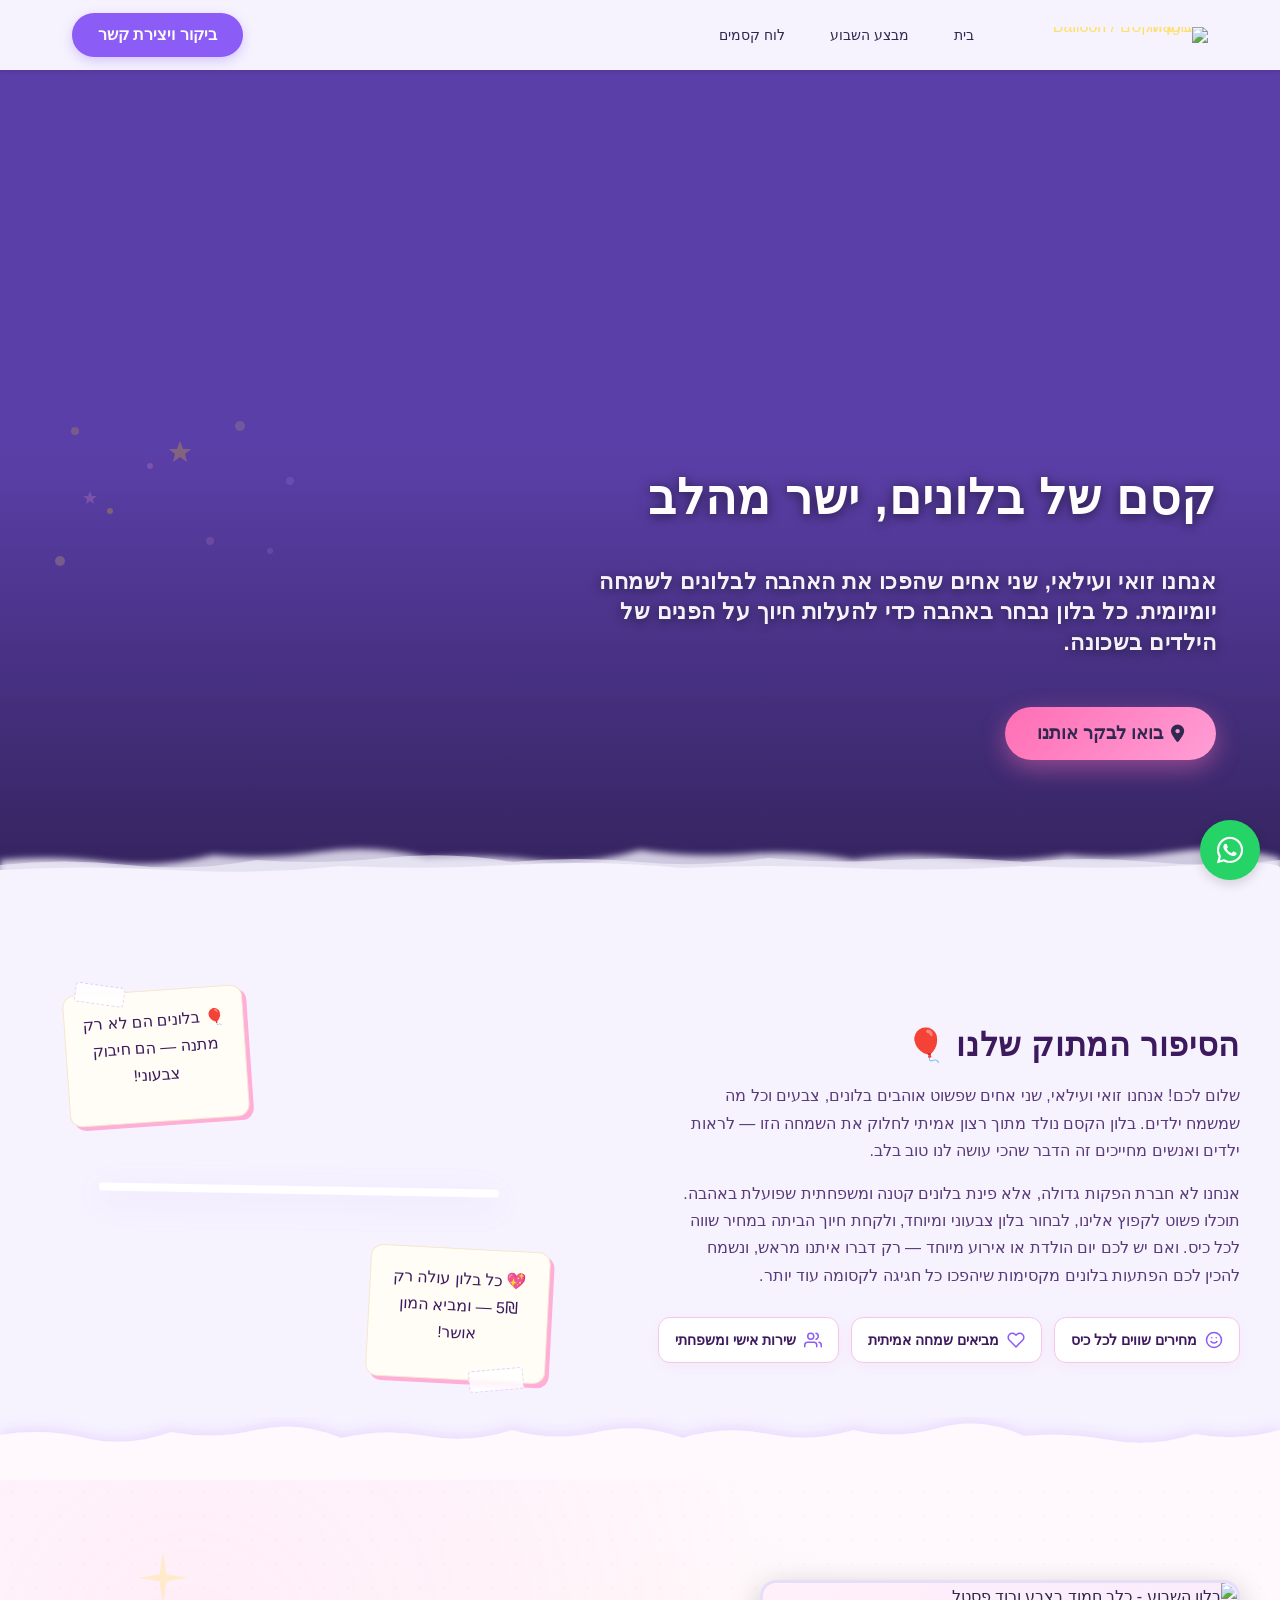
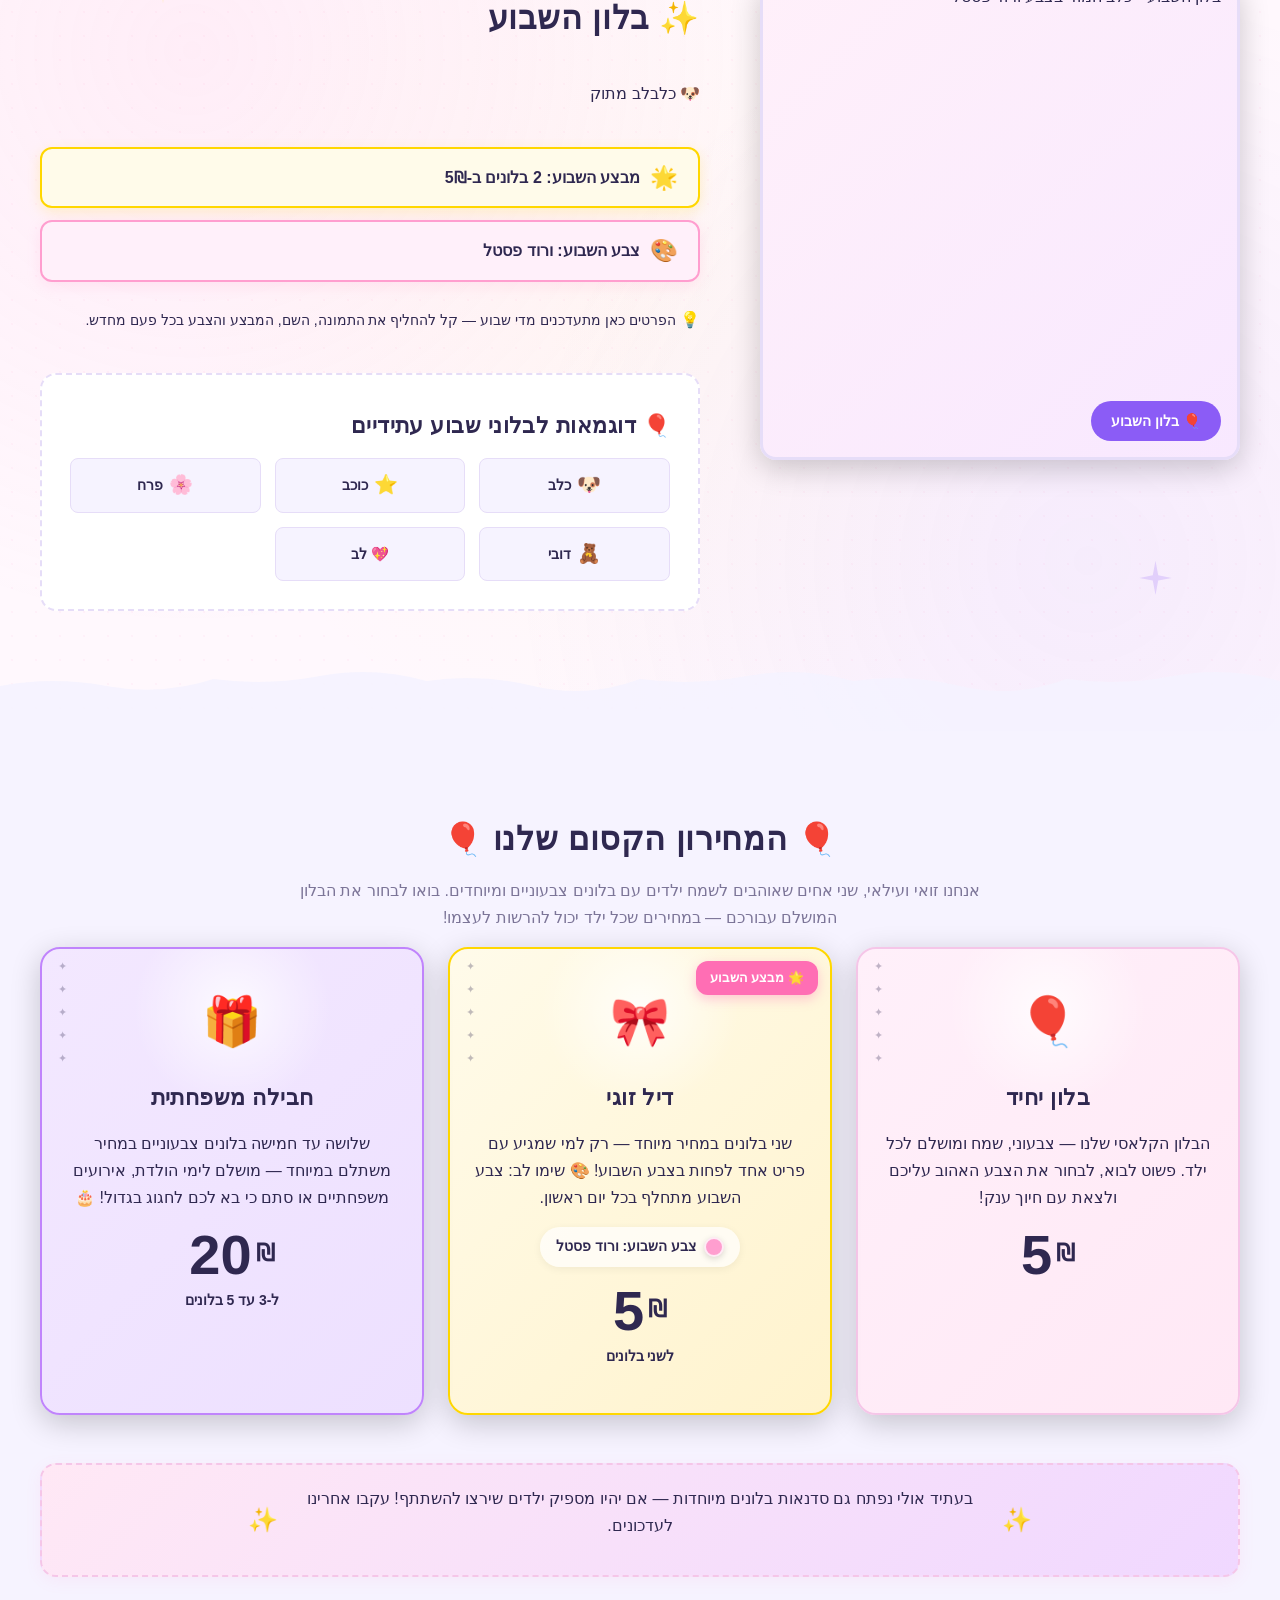
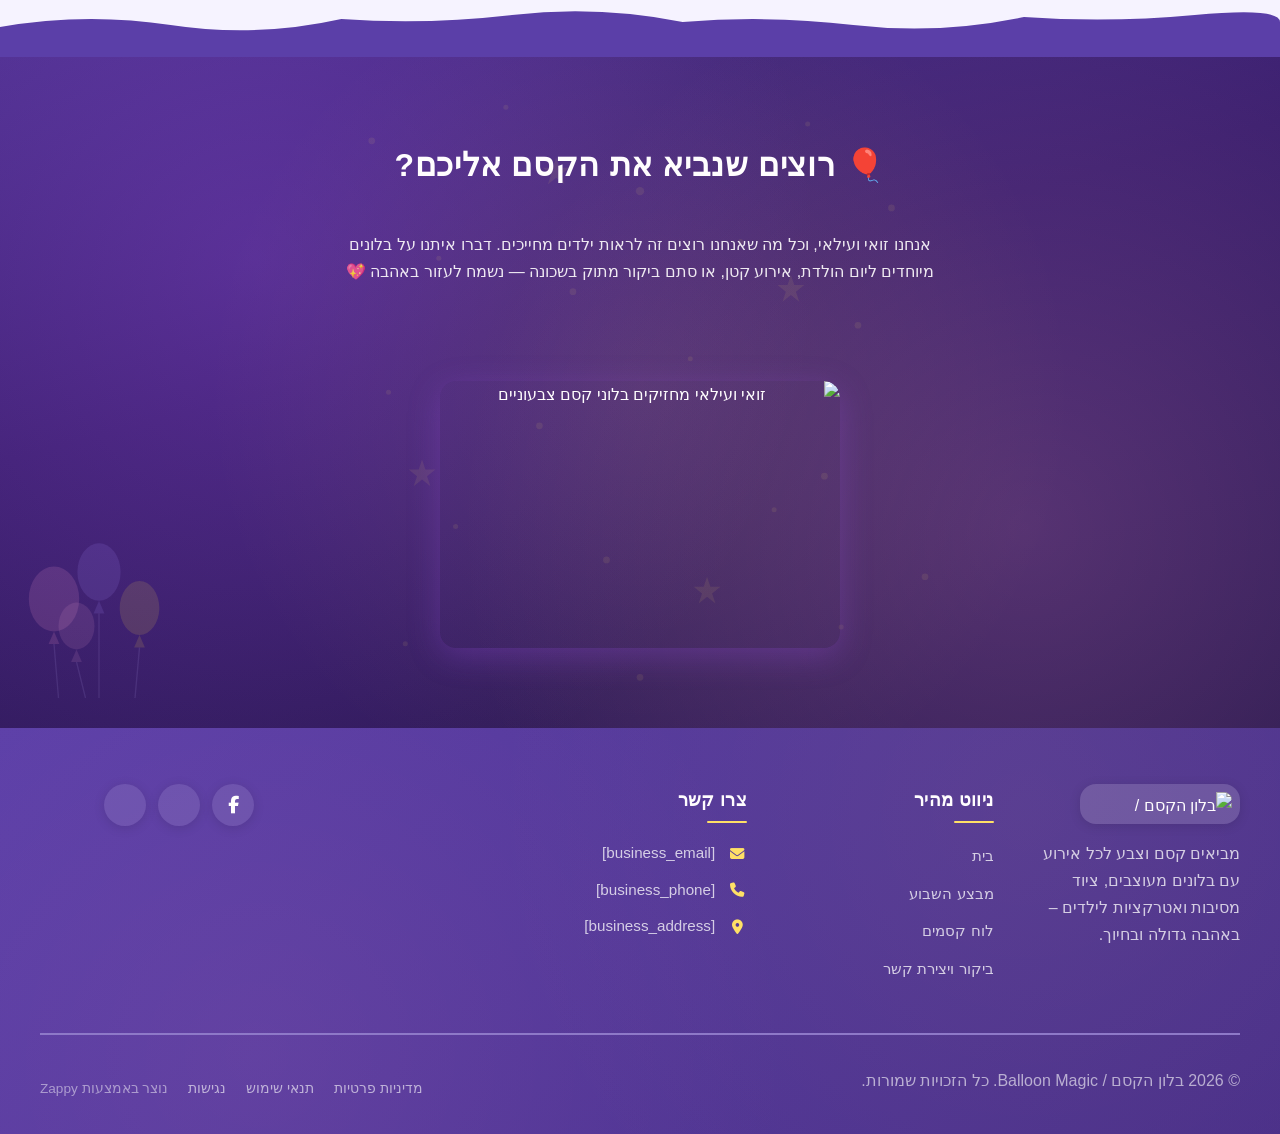
==== commit fdeaa1a8: "Incremental sync: 1 page(s) — delete_element" ====
--- a/index.html
+++ b/index.html
@@ -223,14 +223,14 @@
     <meta name="twitter:card" content="summary_large_image">
     <meta name="twitter:title" content="בלונים צבעוניים לילדים במחיר שווה — בלון הקסם / Balloon Magic">
     <meta name="twitter:description" content="ברוכים הבאים לבלון הקסם של זואי ואיליי! גלו עולם של בלונים צבעוניים, מתוקים ומיוחדים לילדים. הצטרפו לחגיגה עם בלונים במחירים מפנקים שמתחילים מ-5₪ בלבד!">
-    <meta property="og:type" content="website">
-  <meta property="og:locale" content="he_IL">
-  
-  
-  
-  
-  
-  <link rel="stylesheet" href="https://cdnjs.cloudflare.com/ajax/libs/font-awesome/6.4.0/css/all.min.css">
+    <meta property="og:type" content="website" />
+  <meta property="og:locale" content="he_IL" />
+  
+  
+  
+  
+  
+  <link rel="stylesheet" href="https://cdnjs.cloudflare.com/ajax/libs/font-awesome/6.4.0/css/all.min.css" />
   <style>
     .skip-link { position: absolute; top: 0; left: 0; transform: translateY(-200%); padding: 12px 18px; background: var(--bg-dark, #1a1a1a); color: var(--text-light, #fff); font-weight: 600; border-radius: 0 0 8px 0; z-index: 10000; }
     .skip-link:focus { transform: none; outline: 2px solid var(--ring, #fff); outline-offset: 2px; }
@@ -240,15 +240,15 @@
 
   
     <!-- Favicons -->
-    <link rel="icon" type="image/x-icon" href="/assets/favicon.ico">
-    <link rel="icon" type="image/png" sizes="16x16" href="/assets/favicon-16x16.png">
-    <link rel="icon" type="image/png" sizes="32x32" href="/assets/favicon-32x32.png">
-    <link rel="icon" type="image/png" sizes="48x48" href="/assets/favicon-48x48.png">
-    <link rel="icon" type="image/png" sizes="192x192" href="/assets/favicon-192x192.png">
-    <link rel="icon" type="image/png" sizes="512x512" href="/assets/favicon-512x512.png">
-    <link rel="apple-touch-icon" href="/assets/apple-touch-icon.png">
+    <link rel="icon" type="image/x-icon" href="/assets/favicon.ico" />
+    <link rel="icon" type="image/png" sizes="16x16" href="/assets/favicon-16x16.png" />
+    <link rel="icon" type="image/png" sizes="32x32" href="/assets/favicon-32x32.png" />
+    <link rel="icon" type="image/png" sizes="48x48" href="/assets/favicon-48x48.png" />
+    <link rel="icon" type="image/png" sizes="192x192" href="/assets/favicon-192x192.png" />
+    <link rel="icon" type="image/png" sizes="512x512" href="/assets/favicon-512x512.png" />
+    <link rel="apple-touch-icon" href="/assets/apple-touch-icon.png" />
     <!-- Cookie Consent -->
-    <link rel="stylesheet" href="https://cdn.jsdelivr.net/npm/vanilla-cookieconsent@3/dist/cookieconsent.css">
+    <link rel="stylesheet" href="https://cdn.jsdelivr.net/npm/vanilla-cookieconsent@3/dist/cookieconsent.css" />
     <script src="https://cdn.jsdelivr.net/npm/vanilla-cookieconsent@3/dist/cookieconsent.umd.js"></script>
     <!-- Mickidum Accessibility Toolbar -->
     <script src="https://cdn.jsdelivr.net/gh/mickidum/acc_toolbar/acctoolbar/acctoolbar.min.js"></script>
@@ -347,22 +347,22 @@
   <nav class="navbar" dir="rtl">
   <button class="mobile-toggle" id="mobileToggle" aria-label="Menu">
     <svg class="hamburger-icon" width="24" height="24" viewBox="0 0 24 24" fill="none">
-      <path d="M3 12h18M3 6h18M3 18h18" stroke="currentColor" stroke-width="2" stroke-linecap="round"></path>
+      <path d="M3 12h18M3 6h18M3 18h18" stroke="currentColor" stroke-width="2" stroke-linecap="round"/>
     </svg>
     <svg class="close-icon" width="24" height="24" viewBox="0 0 24 24" fill="none" style="display: none;">
-      <path d="M18 6L6 18M6 6l12 12" stroke="currentColor" stroke-width="2" stroke-linecap="round"></path>
+      <path d="M18 6L6 18M6 6l12 12" stroke="currentColor" stroke-width="2" stroke-linecap="round"/>
     </svg>
   </button>
   
   <button class="phone-header-btn" data-phone="[business_phone]" aria-label="Call">
     <svg width="20" height="20" viewBox="0 0 24 24" fill="currentColor">
-      <path d="M22 16.92v3a2 2 0 0 1-2.18 2 19.79 19.79 0 0 1-8.63-3.07 19.5 19.5 0 0 1-6-6 19.79 19.79 0 0 1-3.07-8.67A2 2 0 0 1 4.11 2h3a2 2 0 0 1 2 1.72 12.84 12.84 0 0 0 .7 2.81 2 2 0 0 1-.45 2.11L8.09 9.91a16 16 0 0 0 6 6l1.27-1.27a2 2 0 0 1 2.11-.45 12.84 12.84 0 0 0 2.81.7A2 2 0 0 1 22 16.92z"></path>
+      <path d="M22 16.92v3a2 2 0 0 1-2.18 2 19.79 19.79 0 0 1-8.63-3.07 19.5 19.5 0 0 1-6-6 19.79 19.79 0 0 1-3.07-8.67A2 2 0 0 1 4.11 2h3a2 2 0 0 1 2 1.72 12.84 12.84 0 0 0 .7 2.81 2 2 0 0 1-.45 2.11L8.09 9.91a16 16 0 0 0 6 6l1.27-1.27a2 2 0 0 1 2.11-.45 12.84 12.84 0 0 0 2.81.7A2 2 0 0 1 22 16.92z"/>
     </svg>
   </button>
 
   <div class="nav-container">
     <div class="nav-right-group"><div class="nav-brand">
-      <a href="/" class="logo-link"><img class="logo" src="/assets/site-----image-1.webp" alt="בלון הקסם / Balloon Magic"></a>
+      <a href="/" class="logo-link"><img class="logo" src="/assets/site-----image-1.webp" alt="בלון הקסם / Balloon Magic" /></a>
     </div><ul class="nav-menu" id="navMenu"><li><a href="/">בית</a></li><li><a href="/weekly-spotlight">מבצע השבוע</a></li><li><a href="/magic-board">לוח קסמים</a></li></ul></div>
     
     
@@ -817,7 +817,7 @@
   
   <!-- Background Image -->
   <div class="index-hero-section__bg-wrap">
-    <img loading="eager" fetchpriority="high" data-hero-bg="true" data-placeholder="index-hero-image-1" data-context="A cinematic, dreamy outdoor neighborhood scene in soft pastel tones. Two young siblings (Zoey and Eilai) are smiling warmly while holding a colorful bunch of helium balloons (pink, lavender, soft yellow, light blue) near a small market stall. The background shows a quiet suburban street with soft bokeh, fairy lights, and a magical golden-hour glow. The upper two-thirds of the image is a clean, soft pastel sky with wispy clouds, providing generous empty space for overlaid text. The mood is joyful, tender, and child-friendly, with subtle film grain and a lavender-to-pink atmospheric grading." width="1200" height="600" src="/assets/site-index-hero-image-1.webp" alt="זואי ועילאי מחזיקים בלוני קסם צבעוניים בשכונה" class="index-hero-section__bg-img" data-hero-background="true" data-element-type="image" data-element-id="img-1780419734213-4al2aohq2">
+    <img loading="eager" fetchpriority="high" data-hero-bg="true" data-placeholder="index-hero-image-1" data-context="A cinematic, dreamy outdoor neighborhood scene in soft pastel tones. Two young siblings (Zoey and Eilai) are smiling warmly while holding a colorful bunch of helium balloons (pink, lavender, soft yellow, light blue) near a small market stall. The background shows a quiet suburban street with soft bokeh, fairy lights, and a magical golden-hour glow. The upper two-thirds of the image is a clean, soft pastel sky with wispy clouds, providing generous empty space for overlaid text. The mood is joyful, tender, and child-friendly, with subtle film grain and a lavender-to-pink atmospheric grading." width="1200" height="600" src="/assets/site-index-hero-image-1.webp" alt="זואי ועילאי מחזיקים בלוני קסם צבעוניים בשכונה" class="index-hero-section__bg-img" data-hero-background="true" data-element-type="image" data-element-id="img-1780419734213-4al2aohq2" />
   </div>
 
   <!-- Scrim Overlay for Text Legibility -->
@@ -829,16 +829,16 @@
     <!-- Decorative Confetti (Aria Hidden) -->
     <div class="index-hero-section__confetti" aria-hidden="true">
       <svg viewBox="0 0 300 200" fill="none" xmlns="http://www.w3.org/2000/svg">
-        <circle cx="45" cy="30" r="4" fill="#FFD700" opacity="0.6"></circle>
-        <circle cx="120" cy="65" r="3" fill="#FF9ECF" opacity="0.7"></circle>
-        <circle cx="210" cy="25" r="5" fill="#FFE066" opacity="0.5"></circle>
-        <circle cx="260" cy="80" r="4" fill="#C084FC" opacity="0.6"></circle>
-        <circle cx="80" cy="110" r="3" fill="#FFD700" opacity="0.8"></circle>
-        <circle cx="180" cy="140" r="4" fill="#FF9ECF" opacity="0.5"></circle>
-        <circle cx="30" cy="160" r="5" fill="#FFE066" opacity="0.7"></circle>
-        <circle cx="240" cy="150" r="3" fill="#C084FC" opacity="0.6"></circle>
-        <path d="M 150 40 L 153 48 L 161 48 L 155 53 L 157 61 L 150 56 L 143 61 L 145 53 L 139 48 L 147 48 Z" fill="#FFD700" opacity="0.8"></path>
-        <path d="M 60 90 L 62 95 L 67 95 L 63 98 L 64 103 L 60 100 L 56 103 L 57 98 L 53 95 L 58 95 Z" fill="#FF9ECF" opacity="0.7"></path>
+        <circle cx="45" cy="30" r="4" fill="#FFD700" opacity="0.6"/>
+        <circle cx="120" cy="65" r="3" fill="#FF9ECF" opacity="0.7"/>
+        <circle cx="210" cy="25" r="5" fill="#FFE066" opacity="0.5"/>
+        <circle cx="260" cy="80" r="4" fill="#C084FC" opacity="0.6"/>
+        <circle cx="80" cy="110" r="3" fill="#FFD700" opacity="0.8"/>
+        <circle cx="180" cy="140" r="4" fill="#FF9ECF" opacity="0.5"/>
+        <circle cx="30" cy="160" r="5" fill="#FFE066" opacity="0.7"/>
+        <circle cx="240" cy="150" r="3" fill="#C084FC" opacity="0.6"/>
+        <path d="M 150 40 L 153 48 L 161 48 L 155 53 L 157 61 L 150 56 L 143 61 L 145 53 L 139 48 L 147 48 Z" fill="#FFD700" opacity="0.8"/>
+        <path d="M 60 90 L 62 95 L 67 95 L 63 98 L 64 103 L 60 100 L 56 103 L 57 98 L 53 95 L 58 95 Z" fill="#FF9ECF" opacity="0.7"/>
       </svg>
     </div>
 
@@ -863,7 +863,7 @@
     <svg data-no-icon-edit="true" aria-hidden="true" viewBox="0 0 1200 120" preserveAspectRatio="none" xmlns="http://www.w3.org/2000/svg">
       <defs>
         <filter id="cloud-blur" x="-20%" y="-20%" width="140%" height="140%">
-          <feGaussianBlur stdDeviation="3"></feGaussianBlur>
+          <feGaussianBlur stdDeviation="3"/>
         </filter>
       </defs>
       <!-- Soft Cloud Shapes -->
@@ -871,16 +871,16 @@
                Q50,75 100,82 T200,75 Q250,80 300,72 T400,78 
                Q450,74 500,80 T600,70 Q650,78 700,74 T800,80 
                Q850,72 900,78 T1000,75 Q1050,80 1100,72 T1200,78 
-               L1200,120 Z" fill="var(--bg-light)" filter="url(#cloud-blur)" opacity="0.8"></path>
+               L1200,120 Z" fill="var(--bg-light)" filter="url(#cloud-blur)" opacity="0.8"/>
       <path d="M0,120 L0,85 
                Q60,78 120,85 T240,80 Q300,85 360,78 T480,82 
                Q540,76 600,82 T720,78 Q780,84 840,80 T960,82 
                Q1020,76 1080,82 T1200,80 
-               L1200,120 Z" fill="var(--bg-light)" opacity="0.6"></path>
+               L1200,120 Z" fill="var(--bg-light)" opacity="0.6"/>
       <path d="M0,120 L0,90 
                Q80,85 160,90 T320,86 Q400,90 480,85 T640,88 
                Q720,84 800,88 T960,86 Q1040,90 1120,85 T1200,88 
-               L1200,120 Z" fill="var(--bg-light)"></path>
+               L1200,120 Z" fill="var(--bg-light)"/>
     </svg>
   </div>
 
@@ -899,17 +899,17 @@
             </p>
             
             <!-- Mini Badges -->
-            <div class="index-story-section__badges" style="">
+            <div class="index-story-section__badges" style>
                 <span class="index-story-section__badge">
-                    <svg width="18" height="18" viewBox="0 0 24 24" fill="none" stroke="currentColor" stroke-width="2" stroke-linecap="round" stroke-linejoin="round" data-element-type="icon" data-icon-type="svg" style="cursor: pointer;"><circle cx="12" cy="12" r="10"></circle><path d="M8 14s1.5 2 4 2 4-2 4-2"></path><line x1="9" y1="9" x2="9.01" y2="9"></line><line x1="15" y1="9" x2="15.01" y2="9"></line></svg>
-                    <span style="">מחירים שווים לכל כיס</span>
+                    <svg width="18" height="18" viewBox="0 0 24 24" fill="none" stroke="currentColor" stroke-width="2" stroke-linecap="round" stroke-linejoin="round" data-element-type="icon" data-icon-type="svg" style="cursor: pointer;"><circle cx="12" cy="12" r="10"/><path d="M8 14s1.5 2 4 2 4-2 4-2"/><line x1="9" y1="9" x2="9.01" y2="9"/><line x1="15" y1="9" x2="15.01" y2="9"/></svg>
+                    <span style>מחירים שווים לכל כיס</span>
                 </span>
                 <span class="index-story-section__badge">
-                    <svg width="18" height="18" viewBox="0 0 24 24" fill="none" stroke="currentColor" stroke-width="2" stroke-linecap="round" stroke-linejoin="round" data-element-type="icon" data-icon-type="svg" style="cursor: pointer;"><path d="M20.84 4.61a5.5 5.5 0 0 0-7.78 0L12 5.67l-1.06-1.06a5.5 5.5 0 0 0-7.78 7.78l1.06 1.06L12 21.23l7.78-7.78 1.06-1.06a5.5 5.5 0 0 0 0-7.78z"></path></svg>
+                    <svg width="18" height="18" viewBox="0 0 24 24" fill="none" stroke="currentColor" stroke-width="2" stroke-linecap="round" stroke-linejoin="round" data-element-type="icon" data-icon-type="svg" style="cursor: pointer;"><path d="M20.84 4.61a5.5 5.5 0 0 0-7.78 0L12 5.67l-1.06-1.06a5.5 5.5 0 0 0-7.78 7.78l1.06 1.06L12 21.23l7.78-7.78 1.06-1.06a5.5 5.5 0 0 0 0-7.78z"/></svg>
                     <span>מביאים שמחה אמיתית</span>
                 </span>
                 <span class="index-story-section__badge">
-                    <svg width="18" height="18" viewBox="0 0 24 24" fill="none" stroke="currentColor" stroke-width="2" stroke-linecap="round" stroke-linejoin="round" data-element-type="icon" data-icon-type="svg" style="cursor: pointer;"><path d="M17 21v-2a4 4 0 0 0-4-4H5a4 4 0 0 0-4 4v2"></path><circle cx="9" cy="7" r="4"></circle><path d="M23 21v-2a4 4 0 0 0-3-3.87"></path><path d="M16 3.13a4 4 0 0 1 0 7.75"></path></svg>
+                    <svg width="18" height="18" viewBox="0 0 24 24" fill="none" stroke="currentColor" stroke-width="2" stroke-linecap="round" stroke-linejoin="round" data-element-type="icon" data-icon-type="svg" style="cursor: pointer;"><path d="M17 21v-2a4 4 0 0 0-4-4H5a4 4 0 0 0-4 4v2"/><circle cx="9" cy="7" r="4"/><path d="M23 21v-2a4 4 0 0 0-3-3.87"/><path d="M16 3.13a4 4 0 0 1 0 7.75"/></svg>
                     <span>שירות אישי ומשפחתי</span>
                 </span>
             </div>
@@ -947,10 +947,10 @@
         <svg viewBox="0 0 1200 80" preserveAspectRatio="none" xmlns="http://www.w3.org/2000/svg">
             <defs>
                 <filter id="paper-rip-shadow" x="-5%" y="-10%" width="110%" height="130%">
-                    <feDropShadow dx="0" dy="-4" stdDeviation="6" flood-color="#A855F7" flood-opacity="0.15"></feDropShadow>
+                    <feDropShadow dx="0" dy="-4" stdDeviation="6" flood-color="#A855F7" flood-opacity="0.15"/>
                 </filter>
             </defs>
-            <path d="M0,80 L0,35 Q40,28 80,38 T160,32 Q200,40 240,30 T320,38 Q360,28 400,36 T480,30 Q520,42 560,32 T640,38 Q680,25 720,34 T800,30 Q840,40 880,28 T960,36 Q1000,32 1040,40 T1120,34 Q1160,42 1200,30 L1200,80 Z" fill="#FFF8FD" filter="url(#paper-rip-shadow)"></path>
+            <path d="M0,80 L0,35 Q40,28 80,38 T160,32 Q200,40 240,30 T320,38 Q360,28 400,36 T480,30 Q520,42 560,32 T640,38 Q680,25 720,34 T800,30 Q840,40 880,28 T960,36 Q1000,32 1040,40 T1120,34 Q1160,42 1200,30 L1200,80 Z" fill="#FFF8FD" filter="url(#paper-rip-shadow)"/>
         </svg>
     </div>
 </section>
@@ -958,16 +958,16 @@
 <section data-band-index="2" class="index-spotlight-section" data-layout-spec="בית-spotlight" dir="rtl" id="index-spotlight-section">
   <div class="index-spotlight-section__bg-decor" aria-hidden="true"></div>
   <div class="index-spotlight-section__starbursts" aria-hidden="true">
-    <svg viewBox="0 0 80 80" class="star star-1"><path d="M40 5 L44 30 L68 34 L44 38 L40 63 L36 38 L12 34 L36 30 Z" fill="var(--accent)" opacity="0.3"></path></svg>
-    <svg viewBox="0 0 50 50" class="star star-2"><path d="M25 2 L28 18 L43 21 L28 24 L25 40 L22 24 L7 21 L22 18 Z" fill="var(--primary)" opacity="0.2"></path></svg>
-    <svg viewBox="0 0 60 60" class="star star-3"><path d="M30 3 L33 22 L51 25 L33 28 L30 47 L27 28 L9 25 L27 22 Z" fill="var(--secondary)" opacity="0.25"></path></svg>
+    <svg viewBox="0 0 80 80" class="star star-1"><path d="M40 5 L44 30 L68 34 L44 38 L40 63 L36 38 L12 34 L36 30 Z" fill="var(--accent)" opacity="0.3"/></svg>
+    <svg viewBox="0 0 50 50" class="star star-2"><path d="M25 2 L28 18 L43 21 L28 24 L25 40 L22 24 L7 21 L22 18 Z" fill="var(--primary)" opacity="0.2"/></svg>
+    <svg viewBox="0 0 60 60" class="star star-3"><path d="M30 3 L33 22 L51 25 L33 28 L30 47 L27 28 L9 25 L27 22 Z" fill="var(--secondary)" opacity="0.25"/></svg>
   </div>
   
   <div class="index-spotlight-section__container">
     <div class="index-spotlight-section__grid">
       <div class="index-spotlight-section__image-col">
         <div class="index-spotlight-section__image-frame">
-          <img loading="lazy" decoding="async" data-placeholder="index-spotlight-image-1" data-context="A large, joyful pastel pink balloon shaped like a cute dog with floppy ears, tied with a shiny ribbon, floating against a soft gradient background with scattered confetti and sparkles" width="600" height="600" src="/assets/site-index-spotlight-image-1.webp" alt="בלון השבוע - כלב חמוד בצבע ורוד פסטל" data-element-type="image" data-element-id="img-1780419734214-r0yxs6rzd" style="">
+          <img loading="lazy" decoding="async" data-placeholder="index-spotlight-image-1" data-context="A large, joyful pastel pink balloon shaped like a cute dog with floppy ears, tied with a shiny ribbon, floating against a soft gradient background with scattered confetti and sparkles" width="600" height="600" src="/assets/site-index-spotlight-image-1.webp" alt="בלון השבוע - כלב חמוד בצבע ורוד פסטל" data-element-type="image" data-element-id="img-1780419734214-r0yxs6rzd" style />
           <div class="index-spotlight-section__image-badge">🎈 בלון השבוע</div>
         </div>
       </div>
@@ -994,11 +994,11 @@
         <div class="index-spotlight-section__examples-card">
           <h3 class="index-spotlight-section__examples-title">🎈 דוגמאות לבלוני שבוע עתידיים</h3>
           <div class="index-spotlight-section__examples-grid">
-            <div class="index-spotlight-section__example-item" data-grid-item-index="0" style="">
+            <div class="index-spotlight-section__example-item" data-grid-item-index="0" style>
               <span class="index-spotlight-section__example-emoji">🐶</span>
               <span>כלב</span>
             </div>
-            <div class="index-spotlight-section__example-item" data-grid-item-index="1" style="">
+            <div class="index-spotlight-section__example-item" data-grid-item-index="1" style>
               <span class="index-spotlight-section__example-emoji">⭐</span>
               <span>כוכב</span>
             </div>
@@ -1011,7 +1011,7 @@
               <span class="index-spotlight-section__example-emoji">🧸</span>
               <span>דובי</span>
             </div>
-            <div class="index-spotlight-section__example-item" data-grid-item-index="5" style="">💖 לב</div>
+            <div class="index-spotlight-section__example-item" data-grid-item-index="5" style>💖 לב</div>
           </div>
         </div>
       </div>
@@ -1022,12 +1022,12 @@
     <svg data-no-icon-edit="true" aria-hidden="true" viewBox="0 0 1200 80" preserveAspectRatio="none" xmlns="http://www.w3.org/2000/svg">
       <defs>
         <linearGradient id="spotlight-divider-grad" x1="0%" y1="0%" x2="100%" y2="0%">
-          <stop offset="0%" stop-color="#FF9ECF"></stop>
-          <stop offset="50%" stop-color="#FFE066"></stop>
-          <stop offset="100%" stop-color="#8B5CF6"></stop>
+          <stop offset="0%" stop-color="#FF9ECF"/>
+          <stop offset="50%" stop-color="#FFE066"/>
+          <stop offset="100%" stop-color="#8B5CF6"/>
         </linearGradient>
       </defs>
-      <path d="M0,80 L0,35 Q50,25 100,35 T200,28 Q250,35 300,25 T400,30 Q450,22 500,35 T600,28 Q650,35 700,25 T800,30 Q850,22 900,35 T1000,28 Q1050,35 1100,25 T1200,30 L1200,80 Z" fill="var(--bg-light)" opacity="0.9"></path>
+      <path d="M0,80 L0,35 Q50,25 100,35 T200,28 Q250,35 300,25 T400,30 Q450,22 500,35 T600,28 Q650,35 700,25 T800,30 Q850,22 900,35 T1000,28 Q1050,35 1100,25 T1200,30 L1200,80 Z" fill="var(--bg-light)" opacity="0.9"/>
     </svg>
   </div>
 </section>
@@ -1115,7 +1115,7 @@
   <!-- Bottom Divider: Gentle diagonal cloud fade -->
   <div class="index-pricing-section__divider-wrapper" aria-hidden="true">
     <svg data-no-icon-edit="true" aria-hidden="true" viewBox="0 0 1200 80" preserveAspectRatio="none" xmlns="http://www.w3.org/2000/svg">
-      <path d="M0,80 L0,50 Q80,35 160,48 T320,42 Q400,48 480,38 T640,45 Q720,38 800,48 T960,40 Q1040,46 1120,38 T1200,45 L1200,80 Z" fill="#5B3FA8"></path>
+      <path d="M0,80 L0,50 Q80,35 160,48 T320,42 Q400,48 480,38 T640,45 Q720,38 800,48 T960,40 Q1040,46 1120,38 T1200,45 L1200,80 Z" fill="#5B3FA8"/>
     </svg>
   </div>
 </section>
@@ -1124,49 +1124,49 @@
   <!-- Decorative confetti dust / stars layer -->
   <div class="index-cta-section__decor" aria-hidden="true">
     <svg viewBox="0 0 400 400" xmlns="http://www.w3.org/2000/svg" fill="none" stroke="currentColor" stroke-width="1.5" opacity="0.12">
-      <circle cx="40" cy="50" r="2" fill="currentColor" stroke="none"></circle>
-      <circle cx="120" cy="30" r="1.5" fill="currentColor" stroke="none"></circle>
-      <circle cx="200" cy="80" r="2.5" fill="currentColor" stroke="none"></circle>
-      <circle cx="300" cy="40" r="1.5" fill="currentColor" stroke="none"></circle>
-      <circle cx="350" cy="90" r="2" fill="currentColor" stroke="none"></circle>
-      <circle cx="80" cy="120" r="1.5" fill="currentColor" stroke="none"></circle>
-      <circle cx="160" cy="140" r="2" fill="currentColor" stroke="none"></circle>
-      <circle cx="260" cy="110" r="1.5" fill="currentColor" stroke="none"></circle>
-      <circle cx="330" cy="160" r="2" fill="currentColor" stroke="none"></circle>
-      <circle cx="50" cy="200" r="1.5" fill="currentColor" stroke="none"></circle>
-      <circle cx="140" cy="220" r="2" fill="currentColor" stroke="none"></circle>
-      <circle cx="230" cy="180" r="1.5" fill="currentColor" stroke="none"></circle>
-      <circle cx="310" cy="250" r="2" fill="currentColor" stroke="none"></circle>
-      <circle cx="90" cy="280" r="1.5" fill="currentColor" stroke="none"></circle>
-      <circle cx="180" cy="300" r="2" fill="currentColor" stroke="none"></circle>
-      <circle cx="280" cy="270" r="1.5" fill="currentColor" stroke="none"></circle>
-      <circle cx="370" cy="310" r="2" fill="currentColor" stroke="none"></circle>
-      <circle cx="60" cy="350" r="1.5" fill="currentColor" stroke="none"></circle>
-      <circle cx="200" cy="370" r="2" fill="currentColor" stroke="none"></circle>
-      <circle cx="320" cy="340" r="1.5" fill="currentColor" stroke="none"></circle>
+      <circle cx="40" cy="50" r="2" fill="currentColor" stroke="none"/>
+      <circle cx="120" cy="30" r="1.5" fill="currentColor" stroke="none"/>
+      <circle cx="200" cy="80" r="2.5" fill="currentColor" stroke="none"/>
+      <circle cx="300" cy="40" r="1.5" fill="currentColor" stroke="none"/>
+      <circle cx="350" cy="90" r="2" fill="currentColor" stroke="none"/>
+      <circle cx="80" cy="120" r="1.5" fill="currentColor" stroke="none"/>
+      <circle cx="160" cy="140" r="2" fill="currentColor" stroke="none"/>
+      <circle cx="260" cy="110" r="1.5" fill="currentColor" stroke="none"/>
+      <circle cx="330" cy="160" r="2" fill="currentColor" stroke="none"/>
+      <circle cx="50" cy="200" r="1.5" fill="currentColor" stroke="none"/>
+      <circle cx="140" cy="220" r="2" fill="currentColor" stroke="none"/>
+      <circle cx="230" cy="180" r="1.5" fill="currentColor" stroke="none"/>
+      <circle cx="310" cy="250" r="2" fill="currentColor" stroke="none"/>
+      <circle cx="90" cy="280" r="1.5" fill="currentColor" stroke="none"/>
+      <circle cx="180" cy="300" r="2" fill="currentColor" stroke="none"/>
+      <circle cx="280" cy="270" r="1.5" fill="currentColor" stroke="none"/>
+      <circle cx="370" cy="310" r="2" fill="currentColor" stroke="none"/>
+      <circle cx="60" cy="350" r="1.5" fill="currentColor" stroke="none"/>
+      <circle cx="200" cy="370" r="2" fill="currentColor" stroke="none"/>
+      <circle cx="320" cy="340" r="1.5" fill="currentColor" stroke="none"/>
       <!-- Mini stars -->
-      <path d="M150,60 L152,66 L158,66 L153,70 L155,76 L150,72 L145,76 L147,70 L142,66 L148,66 Z" fill="currentColor" stroke="none"></path>
-      <path d="M290,130 L292,136 L298,136 L293,140 L295,146 L290,142 L285,146 L287,140 L282,136 L288,136 Z" fill="currentColor" stroke="none"></path>
-      <path d="M70,240 L72,246 L78,246 L73,250 L75,256 L70,252 L65,256 L67,250 L62,246 L68,246 Z" fill="currentColor" stroke="none"></path>
-      <path d="M240,310 L242,316 L248,316 L243,320 L245,326 L240,322 L235,326 L237,320 L232,316 L238,316 Z" fill="currentColor" stroke="none"></path>
+      <path d="M150,60 L152,66 L158,66 L153,70 L155,76 L150,72 L145,76 L147,70 L142,66 L148,66 Z" fill="currentColor" stroke="none"/>
+      <path d="M290,130 L292,136 L298,136 L293,140 L295,146 L290,142 L285,146 L287,140 L282,136 L288,136 Z" fill="currentColor" stroke="none"/>
+      <path d="M70,240 L72,246 L78,246 L73,250 L75,256 L70,252 L65,256 L67,250 L62,246 L68,246 Z" fill="currentColor" stroke="none"/>
+      <path d="M240,310 L242,316 L248,316 L243,320 L245,326 L240,322 L235,326 L237,320 L232,316 L238,316 Z" fill="currentColor" stroke="none"/>
     </svg>
   </div>
 
   <!-- Balloon cluster illustration anchored at end-bottom -->
   <div class="index-cta-section__balloons" aria-hidden="true">
     <svg viewBox="0 0 200 240" xmlns="http://www.w3.org/2000/svg">
-      <ellipse cx="60" cy="110" rx="28" ry="36" fill="#FF9ECF" opacity="0.18"></ellipse>
-      <polygon points="60,146 54,160 66,160" fill="#FF9ECF" opacity="0.18"></polygon>
-      <ellipse cx="110" cy="80" rx="24" ry="32" fill="#A78BFA" opacity="0.18"></ellipse>
-      <polygon points="110,112 104,126 116,126" fill="#A78BFA" opacity="0.18"></polygon>
-      <ellipse cx="155" cy="120" rx="22" ry="30" fill="#FDE047" opacity="0.16"></ellipse>
-      <polygon points="155,150 149,164 161,164" fill="#FDE047" opacity="0.16"></polygon>
-      <ellipse cx="85" cy="140" rx="20" ry="26" fill="#F9A8D4" opacity="0.15"></ellipse>
-      <polygon points="85,166 79,180 91,180" fill="#F9A8D4" opacity="0.15"></polygon>
-      <line x1="60" y1="160" x2="65" y2="220" stroke="#C4B5FD" stroke-width="1.5" opacity="0.15"></line>
-      <line x1="110" y1="126" x2="110" y2="220" stroke="#C4B5FD" stroke-width="1.5" opacity="0.15"></line>
-      <line x1="155" y1="164" x2="150" y2="220" stroke="#C4B5FD" stroke-width="1.5" opacity="0.15"></line>
-      <line x1="85" y1="180" x2="95" y2="220" stroke="#C4B5FD" stroke-width="1.5" opacity="0.15"></line>
+      <ellipse cx="60" cy="110" rx="28" ry="36" fill="#FF9ECF" opacity="0.18"/>
+      <polygon points="60,146 54,160 66,160" fill="#FF9ECF" opacity="0.18"/>
+      <ellipse cx="110" cy="80" rx="24" ry="32" fill="#A78BFA" opacity="0.18"/>
+      <polygon points="110,112 104,126 116,126" fill="#A78BFA" opacity="0.18"/>
+      <ellipse cx="155" cy="120" rx="22" ry="30" fill="#FDE047" opacity="0.16"/>
+      <polygon points="155,150 149,164 161,164" fill="#FDE047" opacity="0.16"/>
+      <ellipse cx="85" cy="140" rx="20" ry="26" fill="#F9A8D4" opacity="0.15"/>
+      <polygon points="85,166 79,180 91,180" fill="#F9A8D4" opacity="0.15"/>
+      <line x1="60" y1="160" x2="65" y2="220" stroke="#C4B5FD" stroke-width="1.5" opacity="0.15"/>
+      <line x1="110" y1="126" x2="110" y2="220" stroke="#C4B5FD" stroke-width="1.5" opacity="0.15"/>
+      <line x1="155" y1="164" x2="150" y2="220" stroke="#C4B5FD" stroke-width="1.5" opacity="0.15"/>
+      <line x1="85" y1="180" x2="95" y2="220" stroke="#C4B5FD" stroke-width="1.5" opacity="0.15"/>
     </svg>
   </div>
 
@@ -1180,7 +1180,7 @@
     </div>
 
     <div class="index-cta-section__image-wrapper">
-      <img loading="lazy" decoding="async" data-placeholder="index-cta-image-1" data-context="A whimsical, softly lit photo of two smiling young siblings (Zoey and Eilai) holding a bunch of colorful pastel balloons in pink, light blue, lavender, and soft yellow against a dreamy bokeh background. The mood is warm, personal, and child-friendly." width="600" height="400" src="/assets/site-index-cta-image-1.webp" alt="זואי ועילאי מחזיקים בלוני קסם צבעוניים" class="index-cta-section__image">
+      <img loading="lazy" decoding="async" data-placeholder="index-cta-image-1" data-context="A whimsical, softly lit photo of two smiling young siblings (Zoey and Eilai) holding a bunch of colorful pastel balloons in pink, light blue, lavender, and soft yellow against a dreamy bokeh background. The mood is warm, personal, and child-friendly." width="600" height="400" src="/assets/site-index-cta-image-1.webp" alt="זואי ועילאי מחזיקים בלוני קסם צבעוניים" class="index-cta-section__image" />
     </div>
   </div>
 </section>
@@ -1191,7 +1191,7 @@
     <div class="footer-grid">
       <!-- Company Info -->
       <div class="footer-col footer-company-col">
-        <img src="/assets/balloon-magic-children-s-entertainment-party-supplies-logo.webp" alt="בלון הקסם / Balloon Magic" class="logo" data-element-type="image" data-element-id="img-1780420107487-mi8tmczgw" data-zappy-footer-image="true">
+        <img src="/assets/balloon-magic-children-s-entertainment-party-supplies-logo.webp" alt="בלון הקסם / Balloon Magic" class="logo" data-element-type="image" data-element-id="img-1780420107487-mi8tmczgw" data-zappy-footer-image="true" />
         <p class="company-blurb">מביאים קסם וצבע לכל אירוע עם בלונים מעוצבים, ציוד מסיבות ואטרקציות לילדים – באהבה גדולה ובחיוך.</p>
       </div>
 
@@ -1209,7 +1209,7 @@
       <!-- Contact Info -->
       <div class="footer-col footer-contact-col">
         <h4>צרו קשר</h4>
-        <ul class="footer-contact" style=""><li>
+        <ul class="footer-contact" style><li>
             <span class="contact-icon"><i class="fas fa-envelope" data-element-type="icon" data-element-id="icon-1780420107478-2rhgadwnd" data-icon-type="fontawesome" style="cursor: pointer;"></i></span>
             <span class="contact-text"><a href="mailto:[business_email]">[business_email]</a></span>
           </li><li>
@@ -1222,7 +1222,7 @@
       <!-- Business Hours -->
       <div class="footer-col footer-hours-col">
         
-        <ul class="footer-hours" style=""><li><a href="/"><br></a></li></ul>
+        <ul class="footer-hours" style><li><a href="/"><br /></a></li></ul>
       </div>
 
       <!-- Social Media -->
@@ -1230,8 +1230,8 @@
         
         <div class="footer-social">
           <a href="#" aria-label="Facebook" data-zappy-social-placeholder="true"><i class="fab fa-facebook-f"></i></a>
-          <a href="#" aria-label="Instagram" data-zappy-social-placeholder="true"><i class="fab fa-instagram" data-element-type="icon" data-element-id="icon-1780420107479-7tz9oktqc" data-icon-type="fontawesome"></i></a>
-          <a href="#" aria-label="WhatsApp" data-zappy-social-placeholder="true"><i class="fas fa-whatsapp" data-element-type="icon" data-element-id="icon-1780420107480-bcwnh2jqm" data-icon-type="fontawesome" style="font-size: 11px; color: rgb(255, 253, 254);"></i></a>
+          <a href="#" aria-label="Instagram" data-zappy-social-placeholder="true"></a>
+          <a href="#" aria-label="WhatsApp" data-zappy-social-placeholder="true"></a>
         </div>
       </div>
     </div>
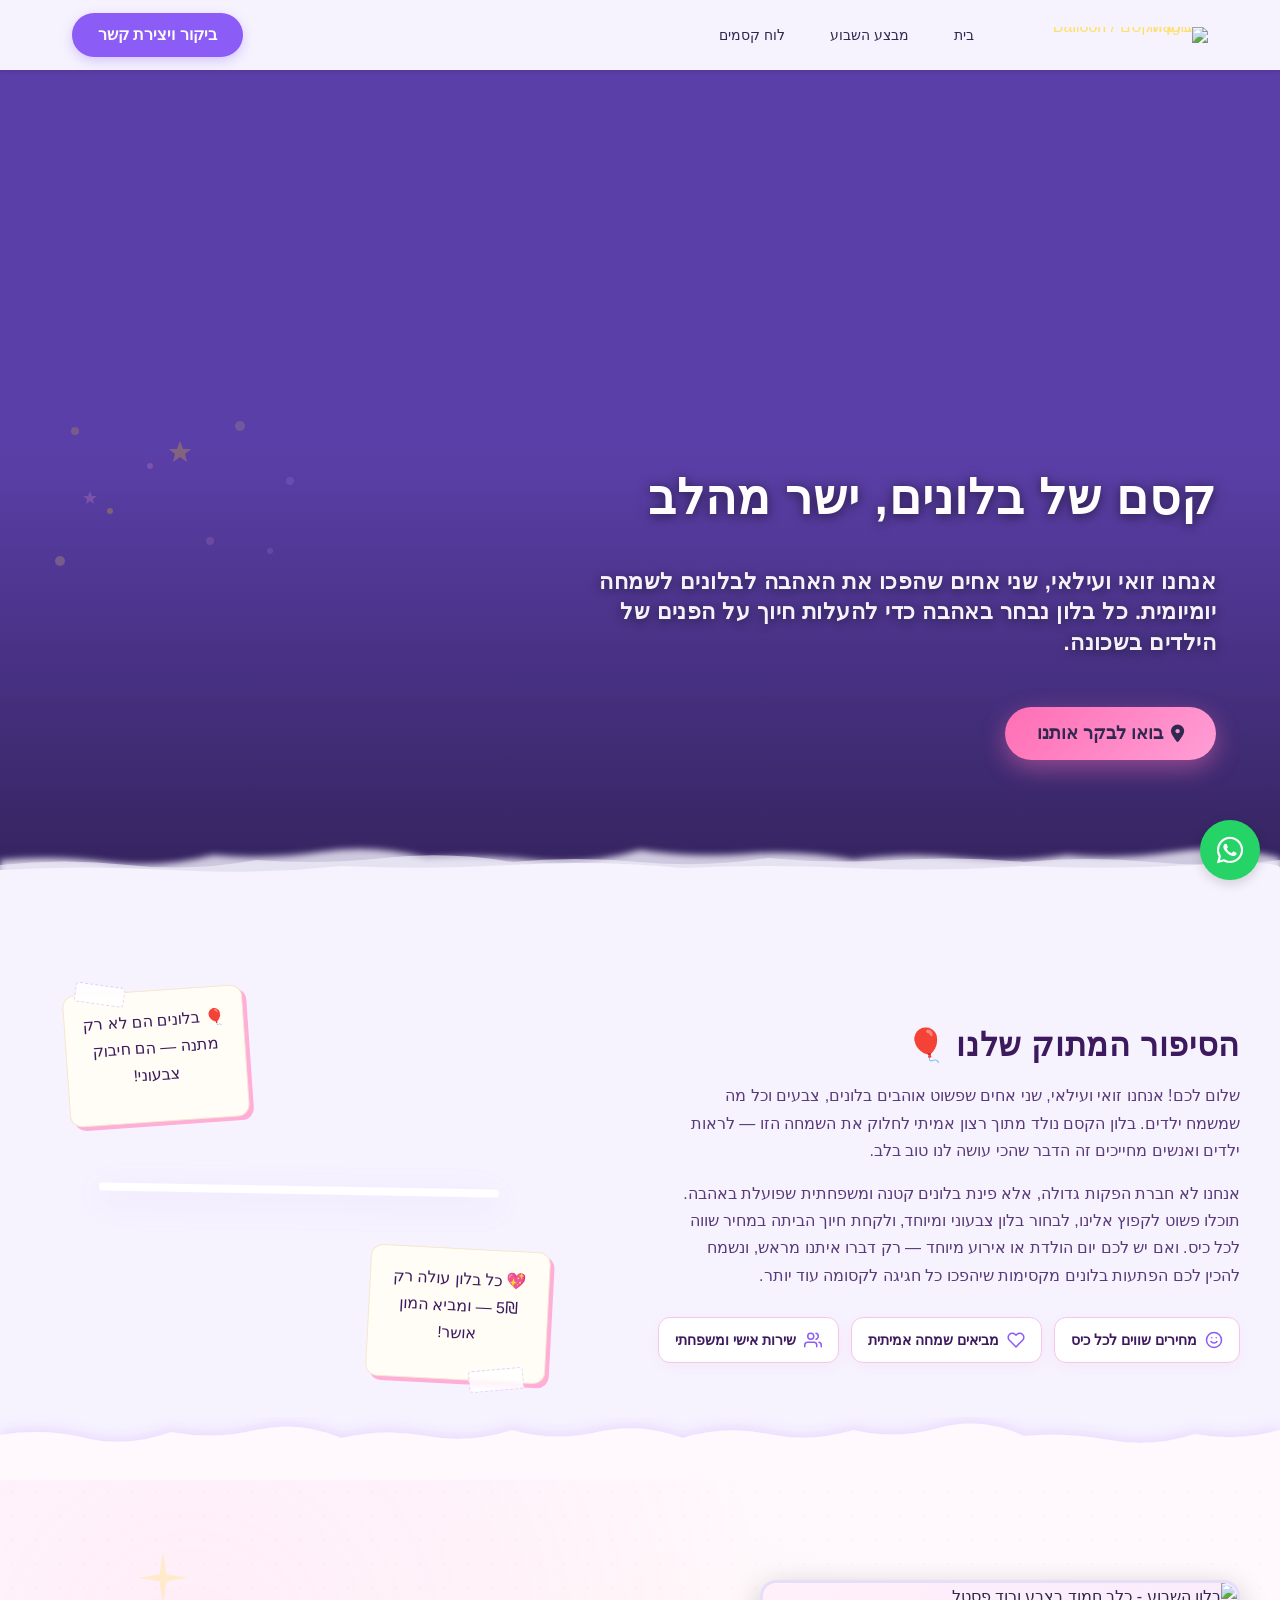
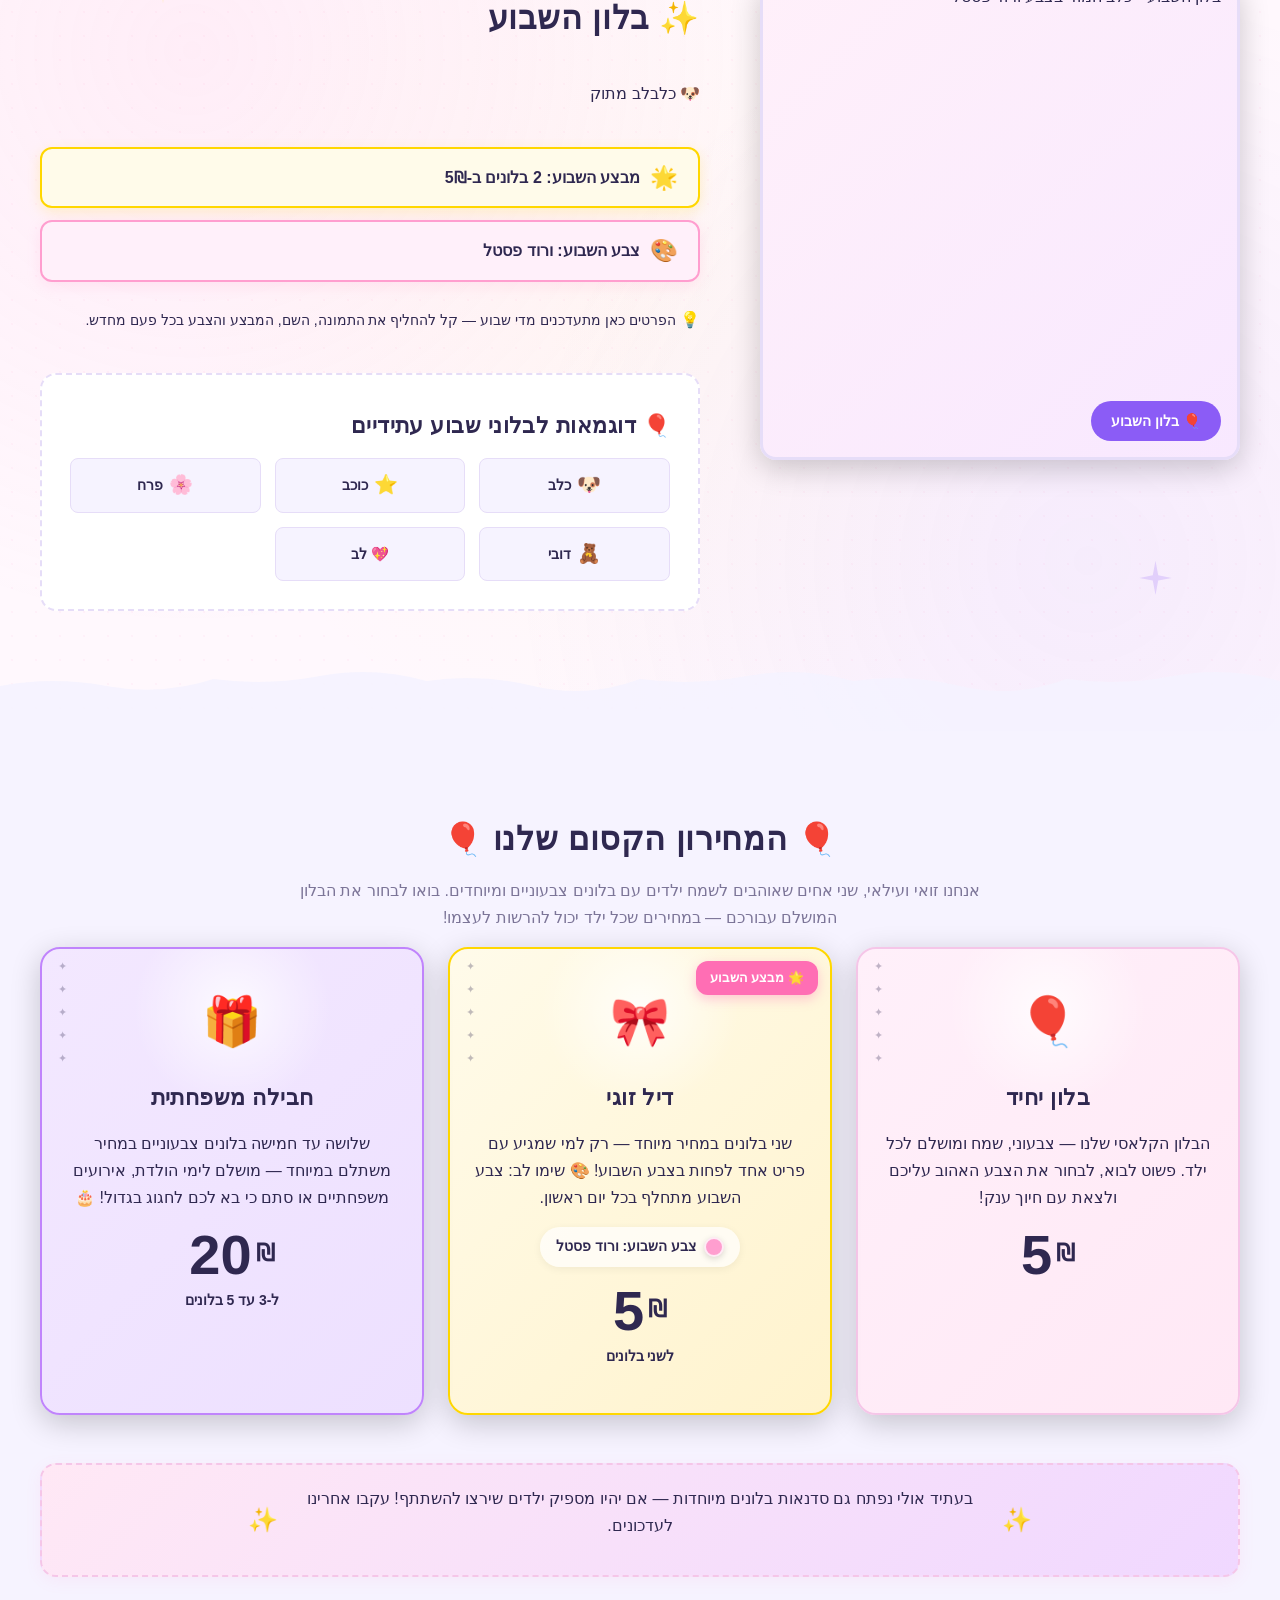
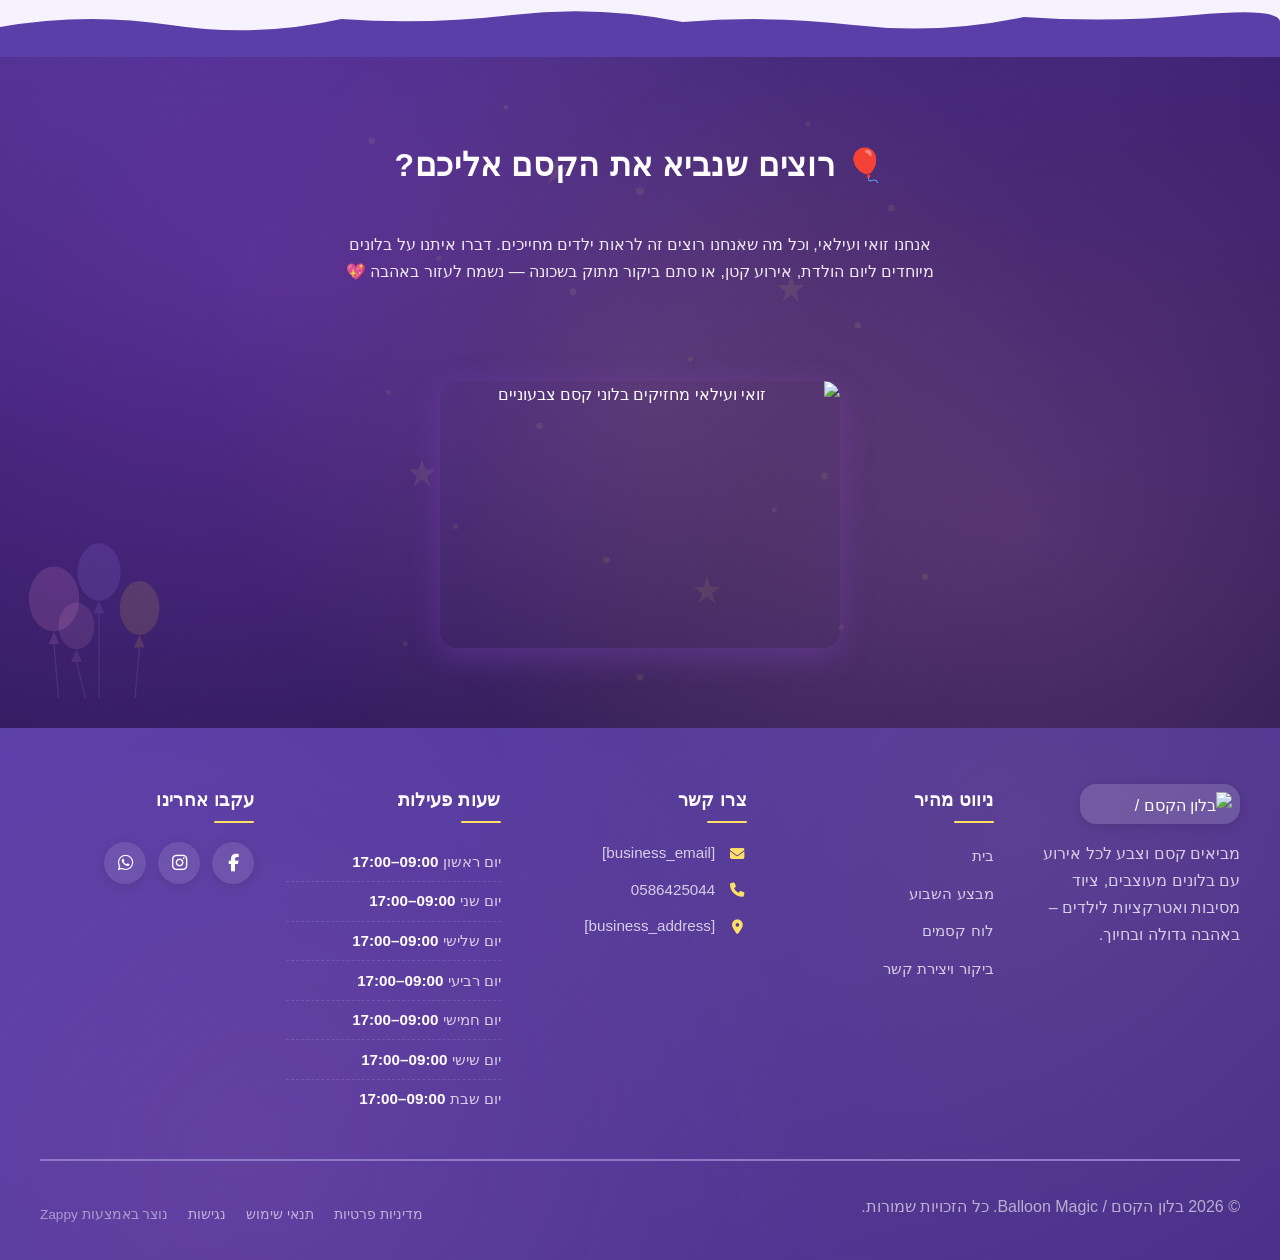
==== commit 5b5ee3c6: "Background sync: Progressive GitHub Sync" ====
--- a/index.html
+++ b/index.html
@@ -223,14 +223,14 @@
     <meta name="twitter:card" content="summary_large_image">
     <meta name="twitter:title" content="בלונים צבעוניים לילדים במחיר שווה — בלון הקסם / Balloon Magic">
     <meta name="twitter:description" content="ברוכים הבאים לבלון הקסם של זואי ואיליי! גלו עולם של בלונים צבעוניים, מתוקים ומיוחדים לילדים. הצטרפו לחגיגה עם בלונים במחירים מפנקים שמתחילים מ-5₪ בלבד!">
-    <meta property="og:type" content="website" />
-  <meta property="og:locale" content="he_IL" />
-  
-  
-  
-  
-  
-  <link rel="stylesheet" href="https://cdnjs.cloudflare.com/ajax/libs/font-awesome/6.4.0/css/all.min.css" />
+    <meta property="og:type" content="website">
+  <meta property="og:locale" content="he_IL">
+  
+  
+  
+  
+  
+  <link rel="stylesheet" href="https://cdnjs.cloudflare.com/ajax/libs/font-awesome/6.4.0/css/all.min.css">
   <style>
     .skip-link { position: absolute; top: 0; left: 0; transform: translateY(-200%); padding: 12px 18px; background: var(--bg-dark, #1a1a1a); color: var(--text-light, #fff); font-weight: 600; border-radius: 0 0 8px 0; z-index: 10000; }
     .skip-link:focus { transform: none; outline: 2px solid var(--ring, #fff); outline-offset: 2px; }
@@ -240,15 +240,15 @@
 
   
     <!-- Favicons -->
-    <link rel="icon" type="image/x-icon" href="/assets/favicon.ico" />
-    <link rel="icon" type="image/png" sizes="16x16" href="/assets/favicon-16x16.png" />
-    <link rel="icon" type="image/png" sizes="32x32" href="/assets/favicon-32x32.png" />
-    <link rel="icon" type="image/png" sizes="48x48" href="/assets/favicon-48x48.png" />
-    <link rel="icon" type="image/png" sizes="192x192" href="/assets/favicon-192x192.png" />
-    <link rel="icon" type="image/png" sizes="512x512" href="/assets/favicon-512x512.png" />
-    <link rel="apple-touch-icon" href="/assets/apple-touch-icon.png" />
+    <link rel="icon" type="image/x-icon" href="/assets/favicon.ico">
+    <link rel="icon" type="image/png" sizes="16x16" href="/assets/favicon-16x16.png">
+    <link rel="icon" type="image/png" sizes="32x32" href="/assets/favicon-32x32.png">
+    <link rel="icon" type="image/png" sizes="48x48" href="/assets/favicon-48x48.png">
+    <link rel="icon" type="image/png" sizes="192x192" href="/assets/favicon-192x192.png">
+    <link rel="icon" type="image/png" sizes="512x512" href="/assets/favicon-512x512.png">
+    <link rel="apple-touch-icon" href="/assets/apple-touch-icon.png">
     <!-- Cookie Consent -->
-    <link rel="stylesheet" href="https://cdn.jsdelivr.net/npm/vanilla-cookieconsent@3/dist/cookieconsent.css" />
+    <link rel="stylesheet" href="https://cdn.jsdelivr.net/npm/vanilla-cookieconsent@3/dist/cookieconsent.css">
     <script src="https://cdn.jsdelivr.net/npm/vanilla-cookieconsent@3/dist/cookieconsent.umd.js"></script>
     <!-- Mickidum Accessibility Toolbar -->
     <script src="https://cdn.jsdelivr.net/gh/mickidum/acc_toolbar/acctoolbar/acctoolbar.min.js"></script>
@@ -347,22 +347,22 @@
   <nav class="navbar" dir="rtl">
   <button class="mobile-toggle" id="mobileToggle" aria-label="Menu">
     <svg class="hamburger-icon" width="24" height="24" viewBox="0 0 24 24" fill="none">
-      <path d="M3 12h18M3 6h18M3 18h18" stroke="currentColor" stroke-width="2" stroke-linecap="round"/>
+      <path d="M3 12h18M3 6h18M3 18h18" stroke="currentColor" stroke-width="2" stroke-linecap="round"></path>
     </svg>
     <svg class="close-icon" width="24" height="24" viewBox="0 0 24 24" fill="none" style="display: none;">
-      <path d="M18 6L6 18M6 6l12 12" stroke="currentColor" stroke-width="2" stroke-linecap="round"/>
+      <path d="M18 6L6 18M6 6l12 12" stroke="currentColor" stroke-width="2" stroke-linecap="round"></path>
     </svg>
   </button>
   
-  <button class="phone-header-btn" data-phone="[business_phone]" aria-label="Call">
+  <button class="phone-header-btn" data-phone="0586425044" aria-label="Call">
     <svg width="20" height="20" viewBox="0 0 24 24" fill="currentColor">
-      <path d="M22 16.92v3a2 2 0 0 1-2.18 2 19.79 19.79 0 0 1-8.63-3.07 19.5 19.5 0 0 1-6-6 19.79 19.79 0 0 1-3.07-8.67A2 2 0 0 1 4.11 2h3a2 2 0 0 1 2 1.72 12.84 12.84 0 0 0 .7 2.81 2 2 0 0 1-.45 2.11L8.09 9.91a16 16 0 0 0 6 6l1.27-1.27a2 2 0 0 1 2.11-.45 12.84 12.84 0 0 0 2.81.7A2 2 0 0 1 22 16.92z"/>
+      <path d="M22 16.92v3a2 2 0 0 1-2.18 2 19.79 19.79 0 0 1-8.63-3.07 19.5 19.5 0 0 1-6-6 19.79 19.79 0 0 1-3.07-8.67A2 2 0 0 1 4.11 2h3a2 2 0 0 1 2 1.72 12.84 12.84 0 0 0 .7 2.81 2 2 0 0 1-.45 2.11L8.09 9.91a16 16 0 0 0 6 6l1.27-1.27a2 2 0 0 1 2.11-.45 12.84 12.84 0 0 0 2.81.7A2 2 0 0 1 22 16.92z"></path>
     </svg>
   </button>
 
   <div class="nav-container">
     <div class="nav-right-group"><div class="nav-brand">
-      <a href="/" class="logo-link"><img class="logo" src="/assets/site-----image-1.webp" alt="בלון הקסם / Balloon Magic" /></a>
+      <a href="/" class="logo-link"><img class="logo" src="/assets/site-----image-1.webp" alt="בלון הקסם / Balloon Magic"></a>
     </div><ul class="nav-menu" id="navMenu"><li><a href="/">בית</a></li><li><a href="/weekly-spotlight">מבצע השבוע</a></li><li><a href="/magic-board">לוח קסמים</a></li></ul></div>
     
     
@@ -796,7 +796,7 @@
         const phoneLinks = document.querySelectorAll('a[href^="tel:"]');
         const phoneNumber = phoneLinks.length > 0 
           ? phoneLinks[0].getAttribute('href').replace('tel:', '')
-          : '[business_phone]';
+          : '0586425044';
         
         window.location.href = 'tel:' + phoneNumber;
         console.log('[Navbar] Phone button clicked');
@@ -817,7 +817,7 @@
   
   <!-- Background Image -->
   <div class="index-hero-section__bg-wrap">
-    <img loading="eager" fetchpriority="high" data-hero-bg="true" data-placeholder="index-hero-image-1" data-context="A cinematic, dreamy outdoor neighborhood scene in soft pastel tones. Two young siblings (Zoey and Eilai) are smiling warmly while holding a colorful bunch of helium balloons (pink, lavender, soft yellow, light blue) near a small market stall. The background shows a quiet suburban street with soft bokeh, fairy lights, and a magical golden-hour glow. The upper two-thirds of the image is a clean, soft pastel sky with wispy clouds, providing generous empty space for overlaid text. The mood is joyful, tender, and child-friendly, with subtle film grain and a lavender-to-pink atmospheric grading." width="1200" height="600" src="/assets/site-index-hero-image-1.webp" alt="זואי ועילאי מחזיקים בלוני קסם צבעוניים בשכונה" class="index-hero-section__bg-img" data-hero-background="true" data-element-type="image" data-element-id="img-1780419734213-4al2aohq2" />
+    <img loading="eager" fetchpriority="high" data-hero-bg="true" data-placeholder="index-hero-image-1" data-context="A cinematic, dreamy outdoor neighborhood scene in soft pastel tones. Two young siblings (Zoey and Eilai) are smiling warmly while holding a colorful bunch of helium balloons (pink, lavender, soft yellow, light blue) near a small market stall. The background shows a quiet suburban street with soft bokeh, fairy lights, and a magical golden-hour glow. The upper two-thirds of the image is a clean, soft pastel sky with wispy clouds, providing generous empty space for overlaid text. The mood is joyful, tender, and child-friendly, with subtle film grain and a lavender-to-pink atmospheric grading." width="1200" height="600" src="/assets/site-index-hero-image-1.webp" alt="זואי ועילאי מחזיקים בלוני קסם צבעוניים בשכונה" class="index-hero-section__bg-img" data-hero-background="true" data-element-type="image" data-element-id="img-1780419734213-4al2aohq2">
   </div>
 
   <!-- Scrim Overlay for Text Legibility -->
@@ -829,16 +829,16 @@
     <!-- Decorative Confetti (Aria Hidden) -->
     <div class="index-hero-section__confetti" aria-hidden="true">
       <svg viewBox="0 0 300 200" fill="none" xmlns="http://www.w3.org/2000/svg">
-        <circle cx="45" cy="30" r="4" fill="#FFD700" opacity="0.6"/>
-        <circle cx="120" cy="65" r="3" fill="#FF9ECF" opacity="0.7"/>
-        <circle cx="210" cy="25" r="5" fill="#FFE066" opacity="0.5"/>
-        <circle cx="260" cy="80" r="4" fill="#C084FC" opacity="0.6"/>
-        <circle cx="80" cy="110" r="3" fill="#FFD700" opacity="0.8"/>
-        <circle cx="180" cy="140" r="4" fill="#FF9ECF" opacity="0.5"/>
-        <circle cx="30" cy="160" r="5" fill="#FFE066" opacity="0.7"/>
-        <circle cx="240" cy="150" r="3" fill="#C084FC" opacity="0.6"/>
-        <path d="M 150 40 L 153 48 L 161 48 L 155 53 L 157 61 L 150 56 L 143 61 L 145 53 L 139 48 L 147 48 Z" fill="#FFD700" opacity="0.8"/>
-        <path d="M 60 90 L 62 95 L 67 95 L 63 98 L 64 103 L 60 100 L 56 103 L 57 98 L 53 95 L 58 95 Z" fill="#FF9ECF" opacity="0.7"/>
+        <circle cx="45" cy="30" r="4" fill="#FFD700" opacity="0.6"></circle>
+        <circle cx="120" cy="65" r="3" fill="#FF9ECF" opacity="0.7"></circle>
+        <circle cx="210" cy="25" r="5" fill="#FFE066" opacity="0.5"></circle>
+        <circle cx="260" cy="80" r="4" fill="#C084FC" opacity="0.6"></circle>
+        <circle cx="80" cy="110" r="3" fill="#FFD700" opacity="0.8"></circle>
+        <circle cx="180" cy="140" r="4" fill="#FF9ECF" opacity="0.5"></circle>
+        <circle cx="30" cy="160" r="5" fill="#FFE066" opacity="0.7"></circle>
+        <circle cx="240" cy="150" r="3" fill="#C084FC" opacity="0.6"></circle>
+        <path d="M 150 40 L 153 48 L 161 48 L 155 53 L 157 61 L 150 56 L 143 61 L 145 53 L 139 48 L 147 48 Z" fill="#FFD700" opacity="0.8"></path>
+        <path d="M 60 90 L 62 95 L 67 95 L 63 98 L 64 103 L 60 100 L 56 103 L 57 98 L 53 95 L 58 95 Z" fill="#FF9ECF" opacity="0.7"></path>
       </svg>
     </div>
 
@@ -863,7 +863,7 @@
     <svg data-no-icon-edit="true" aria-hidden="true" viewBox="0 0 1200 120" preserveAspectRatio="none" xmlns="http://www.w3.org/2000/svg">
       <defs>
         <filter id="cloud-blur" x="-20%" y="-20%" width="140%" height="140%">
-          <feGaussianBlur stdDeviation="3"/>
+          <feGaussianBlur stdDeviation="3"></feGaussianBlur>
         </filter>
       </defs>
       <!-- Soft Cloud Shapes -->
@@ -871,16 +871,16 @@
                Q50,75 100,82 T200,75 Q250,80 300,72 T400,78 
                Q450,74 500,80 T600,70 Q650,78 700,74 T800,80 
                Q850,72 900,78 T1000,75 Q1050,80 1100,72 T1200,78 
-               L1200,120 Z" fill="var(--bg-light)" filter="url(#cloud-blur)" opacity="0.8"/>
+               L1200,120 Z" fill="var(--bg-light)" filter="url(#cloud-blur)" opacity="0.8"></path>
       <path d="M0,120 L0,85 
                Q60,78 120,85 T240,80 Q300,85 360,78 T480,82 
                Q540,76 600,82 T720,78 Q780,84 840,80 T960,82 
                Q1020,76 1080,82 T1200,80 
-               L1200,120 Z" fill="var(--bg-light)" opacity="0.6"/>
+               L1200,120 Z" fill="var(--bg-light)" opacity="0.6"></path>
       <path d="M0,120 L0,90 
                Q80,85 160,90 T320,86 Q400,90 480,85 T640,88 
                Q720,84 800,88 T960,86 Q1040,90 1120,85 T1200,88 
-               L1200,120 Z" fill="var(--bg-light)"/>
+               L1200,120 Z" fill="var(--bg-light)"></path>
     </svg>
   </div>
 
@@ -899,17 +899,17 @@
             </p>
             
             <!-- Mini Badges -->
-            <div class="index-story-section__badges" style>
+            <div class="index-story-section__badges" >
                 <span class="index-story-section__badge">
-                    <svg width="18" height="18" viewBox="0 0 24 24" fill="none" stroke="currentColor" stroke-width="2" stroke-linecap="round" stroke-linejoin="round" data-element-type="icon" data-icon-type="svg" style="cursor: pointer;"><circle cx="12" cy="12" r="10"/><path d="M8 14s1.5 2 4 2 4-2 4-2"/><line x1="9" y1="9" x2="9.01" y2="9"/><line x1="15" y1="9" x2="15.01" y2="9"/></svg>
-                    <span style>מחירים שווים לכל כיס</span>
+                    <svg width="18" height="18" viewBox="0 0 24 24" fill="none" stroke="currentColor" stroke-width="2" stroke-linecap="round" stroke-linejoin="round" data-element-type="icon" data-icon-type="svg" style="cursor: pointer;"><circle cx="12" cy="12" r="10"></circle><path d="M8 14s1.5 2 4 2 4-2 4-2"></path><line x1="9" y1="9" x2="9.01" y2="9"></line><line x1="15" y1="9" x2="15.01" y2="9"></line></svg>
+                    <span >מחירים שווים לכל כיס</span>
                 </span>
                 <span class="index-story-section__badge">
-                    <svg width="18" height="18" viewBox="0 0 24 24" fill="none" stroke="currentColor" stroke-width="2" stroke-linecap="round" stroke-linejoin="round" data-element-type="icon" data-icon-type="svg" style="cursor: pointer;"><path d="M20.84 4.61a5.5 5.5 0 0 0-7.78 0L12 5.67l-1.06-1.06a5.5 5.5 0 0 0-7.78 7.78l1.06 1.06L12 21.23l7.78-7.78 1.06-1.06a5.5 5.5 0 0 0 0-7.78z"/></svg>
+                    <svg width="18" height="18" viewBox="0 0 24 24" fill="none" stroke="currentColor" stroke-width="2" stroke-linecap="round" stroke-linejoin="round" data-element-type="icon" data-icon-type="svg" style="cursor: pointer;"><path d="M20.84 4.61a5.5 5.5 0 0 0-7.78 0L12 5.67l-1.06-1.06a5.5 5.5 0 0 0-7.78 7.78l1.06 1.06L12 21.23l7.78-7.78 1.06-1.06a5.5 5.5 0 0 0 0-7.78z"></path></svg>
                     <span>מביאים שמחה אמיתית</span>
                 </span>
                 <span class="index-story-section__badge">
-                    <svg width="18" height="18" viewBox="0 0 24 24" fill="none" stroke="currentColor" stroke-width="2" stroke-linecap="round" stroke-linejoin="round" data-element-type="icon" data-icon-type="svg" style="cursor: pointer;"><path d="M17 21v-2a4 4 0 0 0-4-4H5a4 4 0 0 0-4 4v2"/><circle cx="9" cy="7" r="4"/><path d="M23 21v-2a4 4 0 0 0-3-3.87"/><path d="M16 3.13a4 4 0 0 1 0 7.75"/></svg>
+                    <svg width="18" height="18" viewBox="0 0 24 24" fill="none" stroke="currentColor" stroke-width="2" stroke-linecap="round" stroke-linejoin="round" data-element-type="icon" data-icon-type="svg" style="cursor: pointer;"><path d="M17 21v-2a4 4 0 0 0-4-4H5a4 4 0 0 0-4 4v2"></path><circle cx="9" cy="7" r="4"></circle><path d="M23 21v-2a4 4 0 0 0-3-3.87"></path><path d="M16 3.13a4 4 0 0 1 0 7.75"></path></svg>
                     <span>שירות אישי ומשפחתי</span>
                 </span>
             </div>
@@ -947,10 +947,10 @@
         <svg viewBox="0 0 1200 80" preserveAspectRatio="none" xmlns="http://www.w3.org/2000/svg">
             <defs>
                 <filter id="paper-rip-shadow" x="-5%" y="-10%" width="110%" height="130%">
-                    <feDropShadow dx="0" dy="-4" stdDeviation="6" flood-color="#A855F7" flood-opacity="0.15"/>
+                    <feDropShadow dx="0" dy="-4" stdDeviation="6" flood-color="#A855F7" flood-opacity="0.15"></feDropShadow>
                 </filter>
             </defs>
-            <path d="M0,80 L0,35 Q40,28 80,38 T160,32 Q200,40 240,30 T320,38 Q360,28 400,36 T480,30 Q520,42 560,32 T640,38 Q680,25 720,34 T800,30 Q840,40 880,28 T960,36 Q1000,32 1040,40 T1120,34 Q1160,42 1200,30 L1200,80 Z" fill="#FFF8FD" filter="url(#paper-rip-shadow)"/>
+            <path d="M0,80 L0,35 Q40,28 80,38 T160,32 Q200,40 240,30 T320,38 Q360,28 400,36 T480,30 Q520,42 560,32 T640,38 Q680,25 720,34 T800,30 Q840,40 880,28 T960,36 Q1000,32 1040,40 T1120,34 Q1160,42 1200,30 L1200,80 Z" fill="#FFF8FD" filter="url(#paper-rip-shadow)"></path>
         </svg>
     </div>
 </section>
@@ -958,16 +958,16 @@
 <section data-band-index="2" class="index-spotlight-section" data-layout-spec="בית-spotlight" dir="rtl" id="index-spotlight-section">
   <div class="index-spotlight-section__bg-decor" aria-hidden="true"></div>
   <div class="index-spotlight-section__starbursts" aria-hidden="true">
-    <svg viewBox="0 0 80 80" class="star star-1"><path d="M40 5 L44 30 L68 34 L44 38 L40 63 L36 38 L12 34 L36 30 Z" fill="var(--accent)" opacity="0.3"/></svg>
-    <svg viewBox="0 0 50 50" class="star star-2"><path d="M25 2 L28 18 L43 21 L28 24 L25 40 L22 24 L7 21 L22 18 Z" fill="var(--primary)" opacity="0.2"/></svg>
-    <svg viewBox="0 0 60 60" class="star star-3"><path d="M30 3 L33 22 L51 25 L33 28 L30 47 L27 28 L9 25 L27 22 Z" fill="var(--secondary)" opacity="0.25"/></svg>
+    <svg viewBox="0 0 80 80" class="star star-1"><path d="M40 5 L44 30 L68 34 L44 38 L40 63 L36 38 L12 34 L36 30 Z" fill="var(--accent)" opacity="0.3"></path></svg>
+    <svg viewBox="0 0 50 50" class="star star-2"><path d="M25 2 L28 18 L43 21 L28 24 L25 40 L22 24 L7 21 L22 18 Z" fill="var(--primary)" opacity="0.2"></path></svg>
+    <svg viewBox="0 0 60 60" class="star star-3"><path d="M30 3 L33 22 L51 25 L33 28 L30 47 L27 28 L9 25 L27 22 Z" fill="var(--secondary)" opacity="0.25"></path></svg>
   </div>
   
   <div class="index-spotlight-section__container">
     <div class="index-spotlight-section__grid">
       <div class="index-spotlight-section__image-col">
         <div class="index-spotlight-section__image-frame">
-          <img loading="lazy" decoding="async" data-placeholder="index-spotlight-image-1" data-context="A large, joyful pastel pink balloon shaped like a cute dog with floppy ears, tied with a shiny ribbon, floating against a soft gradient background with scattered confetti and sparkles" width="600" height="600" src="/assets/site-index-spotlight-image-1.webp" alt="בלון השבוע - כלב חמוד בצבע ורוד פסטל" data-element-type="image" data-element-id="img-1780419734214-r0yxs6rzd" style />
+          <img loading="lazy" decoding="async" data-placeholder="index-spotlight-image-1" data-context="A large, joyful pastel pink balloon shaped like a cute dog with floppy ears, tied with a shiny ribbon, floating against a soft gradient background with scattered confetti and sparkles" width="600" height="600" src="/assets/site-index-spotlight-image-1.webp" alt="בלון השבוע - כלב חמוד בצבע ורוד פסטל" data-element-type="image" data-element-id="img-1780419734214-r0yxs6rzd" >
           <div class="index-spotlight-section__image-badge">🎈 בלון השבוע</div>
         </div>
       </div>
@@ -994,11 +994,11 @@
         <div class="index-spotlight-section__examples-card">
           <h3 class="index-spotlight-section__examples-title">🎈 דוגמאות לבלוני שבוע עתידיים</h3>
           <div class="index-spotlight-section__examples-grid">
-            <div class="index-spotlight-section__example-item" data-grid-item-index="0" style>
+            <div class="index-spotlight-section__example-item" data-grid-item-index="0" >
               <span class="index-spotlight-section__example-emoji">🐶</span>
               <span>כלב</span>
             </div>
-            <div class="index-spotlight-section__example-item" data-grid-item-index="1" style>
+            <div class="index-spotlight-section__example-item" data-grid-item-index="1" >
               <span class="index-spotlight-section__example-emoji">⭐</span>
               <span>כוכב</span>
             </div>
@@ -1011,7 +1011,7 @@
               <span class="index-spotlight-section__example-emoji">🧸</span>
               <span>דובי</span>
             </div>
-            <div class="index-spotlight-section__example-item" data-grid-item-index="5" style>💖 לב</div>
+            <div class="index-spotlight-section__example-item" data-grid-item-index="5" >💖 לב</div>
           </div>
         </div>
       </div>
@@ -1022,12 +1022,12 @@
     <svg data-no-icon-edit="true" aria-hidden="true" viewBox="0 0 1200 80" preserveAspectRatio="none" xmlns="http://www.w3.org/2000/svg">
       <defs>
         <linearGradient id="spotlight-divider-grad" x1="0%" y1="0%" x2="100%" y2="0%">
-          <stop offset="0%" stop-color="#FF9ECF"/>
-          <stop offset="50%" stop-color="#FFE066"/>
-          <stop offset="100%" stop-color="#8B5CF6"/>
+          <stop offset="0%" stop-color="#FF9ECF"></stop>
+          <stop offset="50%" stop-color="#FFE066"></stop>
+          <stop offset="100%" stop-color="#8B5CF6"></stop>
         </linearGradient>
       </defs>
-      <path d="M0,80 L0,35 Q50,25 100,35 T200,28 Q250,35 300,25 T400,30 Q450,22 500,35 T600,28 Q650,35 700,25 T800,30 Q850,22 900,35 T1000,28 Q1050,35 1100,25 T1200,30 L1200,80 Z" fill="var(--bg-light)" opacity="0.9"/>
+      <path d="M0,80 L0,35 Q50,25 100,35 T200,28 Q250,35 300,25 T400,30 Q450,22 500,35 T600,28 Q650,35 700,25 T800,30 Q850,22 900,35 T1000,28 Q1050,35 1100,25 T1200,30 L1200,80 Z" fill="var(--bg-light)" opacity="0.9"></path>
     </svg>
   </div>
 </section>
@@ -1115,7 +1115,7 @@
   <!-- Bottom Divider: Gentle diagonal cloud fade -->
   <div class="index-pricing-section__divider-wrapper" aria-hidden="true">
     <svg data-no-icon-edit="true" aria-hidden="true" viewBox="0 0 1200 80" preserveAspectRatio="none" xmlns="http://www.w3.org/2000/svg">
-      <path d="M0,80 L0,50 Q80,35 160,48 T320,42 Q400,48 480,38 T640,45 Q720,38 800,48 T960,40 Q1040,46 1120,38 T1200,45 L1200,80 Z" fill="#5B3FA8"/>
+      <path d="M0,80 L0,50 Q80,35 160,48 T320,42 Q400,48 480,38 T640,45 Q720,38 800,48 T960,40 Q1040,46 1120,38 T1200,45 L1200,80 Z" fill="#5B3FA8"></path>
     </svg>
   </div>
 </section>
@@ -1124,49 +1124,49 @@
   <!-- Decorative confetti dust / stars layer -->
   <div class="index-cta-section__decor" aria-hidden="true">
     <svg viewBox="0 0 400 400" xmlns="http://www.w3.org/2000/svg" fill="none" stroke="currentColor" stroke-width="1.5" opacity="0.12">
-      <circle cx="40" cy="50" r="2" fill="currentColor" stroke="none"/>
-      <circle cx="120" cy="30" r="1.5" fill="currentColor" stroke="none"/>
-      <circle cx="200" cy="80" r="2.5" fill="currentColor" stroke="none"/>
-      <circle cx="300" cy="40" r="1.5" fill="currentColor" stroke="none"/>
-      <circle cx="350" cy="90" r="2" fill="currentColor" stroke="none"/>
-      <circle cx="80" cy="120" r="1.5" fill="currentColor" stroke="none"/>
-      <circle cx="160" cy="140" r="2" fill="currentColor" stroke="none"/>
-      <circle cx="260" cy="110" r="1.5" fill="currentColor" stroke="none"/>
-      <circle cx="330" cy="160" r="2" fill="currentColor" stroke="none"/>
-      <circle cx="50" cy="200" r="1.5" fill="currentColor" stroke="none"/>
-      <circle cx="140" cy="220" r="2" fill="currentColor" stroke="none"/>
-      <circle cx="230" cy="180" r="1.5" fill="currentColor" stroke="none"/>
-      <circle cx="310" cy="250" r="2" fill="currentColor" stroke="none"/>
-      <circle cx="90" cy="280" r="1.5" fill="currentColor" stroke="none"/>
-      <circle cx="180" cy="300" r="2" fill="currentColor" stroke="none"/>
-      <circle cx="280" cy="270" r="1.5" fill="currentColor" stroke="none"/>
-      <circle cx="370" cy="310" r="2" fill="currentColor" stroke="none"/>
-      <circle cx="60" cy="350" r="1.5" fill="currentColor" stroke="none"/>
-      <circle cx="200" cy="370" r="2" fill="currentColor" stroke="none"/>
-      <circle cx="320" cy="340" r="1.5" fill="currentColor" stroke="none"/>
+      <circle cx="40" cy="50" r="2" fill="currentColor" stroke="none"></circle>
+      <circle cx="120" cy="30" r="1.5" fill="currentColor" stroke="none"></circle>
+      <circle cx="200" cy="80" r="2.5" fill="currentColor" stroke="none"></circle>
+      <circle cx="300" cy="40" r="1.5" fill="currentColor" stroke="none"></circle>
+      <circle cx="350" cy="90" r="2" fill="currentColor" stroke="none"></circle>
+      <circle cx="80" cy="120" r="1.5" fill="currentColor" stroke="none"></circle>
+      <circle cx="160" cy="140" r="2" fill="currentColor" stroke="none"></circle>
+      <circle cx="260" cy="110" r="1.5" fill="currentColor" stroke="none"></circle>
+      <circle cx="330" cy="160" r="2" fill="currentColor" stroke="none"></circle>
+      <circle cx="50" cy="200" r="1.5" fill="currentColor" stroke="none"></circle>
+      <circle cx="140" cy="220" r="2" fill="currentColor" stroke="none"></circle>
+      <circle cx="230" cy="180" r="1.5" fill="currentColor" stroke="none"></circle>
+      <circle cx="310" cy="250" r="2" fill="currentColor" stroke="none"></circle>
+      <circle cx="90" cy="280" r="1.5" fill="currentColor" stroke="none"></circle>
+      <circle cx="180" cy="300" r="2" fill="currentColor" stroke="none"></circle>
+      <circle cx="280" cy="270" r="1.5" fill="currentColor" stroke="none"></circle>
+      <circle cx="370" cy="310" r="2" fill="currentColor" stroke="none"></circle>
+      <circle cx="60" cy="350" r="1.5" fill="currentColor" stroke="none"></circle>
+      <circle cx="200" cy="370" r="2" fill="currentColor" stroke="none"></circle>
+      <circle cx="320" cy="340" r="1.5" fill="currentColor" stroke="none"></circle>
       <!-- Mini stars -->
-      <path d="M150,60 L152,66 L158,66 L153,70 L155,76 L150,72 L145,76 L147,70 L142,66 L148,66 Z" fill="currentColor" stroke="none"/>
-      <path d="M290,130 L292,136 L298,136 L293,140 L295,146 L290,142 L285,146 L287,140 L282,136 L288,136 Z" fill="currentColor" stroke="none"/>
-      <path d="M70,240 L72,246 L78,246 L73,250 L75,256 L70,252 L65,256 L67,250 L62,246 L68,246 Z" fill="currentColor" stroke="none"/>
-      <path d="M240,310 L242,316 L248,316 L243,320 L245,326 L240,322 L235,326 L237,320 L232,316 L238,316 Z" fill="currentColor" stroke="none"/>
+      <path d="M150,60 L152,66 L158,66 L153,70 L155,76 L150,72 L145,76 L147,70 L142,66 L148,66 Z" fill="currentColor" stroke="none"></path>
+      <path d="M290,130 L292,136 L298,136 L293,140 L295,146 L290,142 L285,146 L287,140 L282,136 L288,136 Z" fill="currentColor" stroke="none"></path>
+      <path d="M70,240 L72,246 L78,246 L73,250 L75,256 L70,252 L65,256 L67,250 L62,246 L68,246 Z" fill="currentColor" stroke="none"></path>
+      <path d="M240,310 L242,316 L248,316 L243,320 L245,326 L240,322 L235,326 L237,320 L232,316 L238,316 Z" fill="currentColor" stroke="none"></path>
     </svg>
   </div>
 
   <!-- Balloon cluster illustration anchored at end-bottom -->
   <div class="index-cta-section__balloons" aria-hidden="true">
     <svg viewBox="0 0 200 240" xmlns="http://www.w3.org/2000/svg">
-      <ellipse cx="60" cy="110" rx="28" ry="36" fill="#FF9ECF" opacity="0.18"/>
-      <polygon points="60,146 54,160 66,160" fill="#FF9ECF" opacity="0.18"/>
-      <ellipse cx="110" cy="80" rx="24" ry="32" fill="#A78BFA" opacity="0.18"/>
-      <polygon points="110,112 104,126 116,126" fill="#A78BFA" opacity="0.18"/>
-      <ellipse cx="155" cy="120" rx="22" ry="30" fill="#FDE047" opacity="0.16"/>
-      <polygon points="155,150 149,164 161,164" fill="#FDE047" opacity="0.16"/>
-      <ellipse cx="85" cy="140" rx="20" ry="26" fill="#F9A8D4" opacity="0.15"/>
-      <polygon points="85,166 79,180 91,180" fill="#F9A8D4" opacity="0.15"/>
-      <line x1="60" y1="160" x2="65" y2="220" stroke="#C4B5FD" stroke-width="1.5" opacity="0.15"/>
-      <line x1="110" y1="126" x2="110" y2="220" stroke="#C4B5FD" stroke-width="1.5" opacity="0.15"/>
-      <line x1="155" y1="164" x2="150" y2="220" stroke="#C4B5FD" stroke-width="1.5" opacity="0.15"/>
-      <line x1="85" y1="180" x2="95" y2="220" stroke="#C4B5FD" stroke-width="1.5" opacity="0.15"/>
+      <ellipse cx="60" cy="110" rx="28" ry="36" fill="#FF9ECF" opacity="0.18"></ellipse>
+      <polygon points="60,146 54,160 66,160" fill="#FF9ECF" opacity="0.18"></polygon>
+      <ellipse cx="110" cy="80" rx="24" ry="32" fill="#A78BFA" opacity="0.18"></ellipse>
+      <polygon points="110,112 104,126 116,126" fill="#A78BFA" opacity="0.18"></polygon>
+      <ellipse cx="155" cy="120" rx="22" ry="30" fill="#FDE047" opacity="0.16"></ellipse>
+      <polygon points="155,150 149,164 161,164" fill="#FDE047" opacity="0.16"></polygon>
+      <ellipse cx="85" cy="140" rx="20" ry="26" fill="#F9A8D4" opacity="0.15"></ellipse>
+      <polygon points="85,166 79,180 91,180" fill="#F9A8D4" opacity="0.15"></polygon>
+      <line x1="60" y1="160" x2="65" y2="220" stroke="#C4B5FD" stroke-width="1.5" opacity="0.15"></line>
+      <line x1="110" y1="126" x2="110" y2="220" stroke="#C4B5FD" stroke-width="1.5" opacity="0.15"></line>
+      <line x1="155" y1="164" x2="150" y2="220" stroke="#C4B5FD" stroke-width="1.5" opacity="0.15"></line>
+      <line x1="85" y1="180" x2="95" y2="220" stroke="#C4B5FD" stroke-width="1.5" opacity="0.15"></line>
     </svg>
   </div>
 
@@ -1180,7 +1180,7 @@
     </div>
 
     <div class="index-cta-section__image-wrapper">
-      <img loading="lazy" decoding="async" data-placeholder="index-cta-image-1" data-context="A whimsical, softly lit photo of two smiling young siblings (Zoey and Eilai) holding a bunch of colorful pastel balloons in pink, light blue, lavender, and soft yellow against a dreamy bokeh background. The mood is warm, personal, and child-friendly." width="600" height="400" src="/assets/site-index-cta-image-1.webp" alt="זואי ועילאי מחזיקים בלוני קסם צבעוניים" class="index-cta-section__image" />
+      <img loading="lazy" decoding="async" data-placeholder="index-cta-image-1" data-context="A whimsical, softly lit photo of two smiling young siblings (Zoey and Eilai) holding a bunch of colorful pastel balloons in pink, light blue, lavender, and soft yellow against a dreamy bokeh background. The mood is warm, personal, and child-friendly." width="600" height="400" src="/assets/site-index-cta-image-1.webp" alt="זואי ועילאי מחזיקים בלוני קסם צבעוניים" class="index-cta-section__image">
     </div>
   </div>
 </section>
@@ -1191,7 +1191,7 @@
     <div class="footer-grid">
       <!-- Company Info -->
       <div class="footer-col footer-company-col">
-        <img src="/assets/balloon-magic-children-s-entertainment-party-supplies-logo.webp" alt="בלון הקסם / Balloon Magic" class="logo" data-element-type="image" data-element-id="img-1780420107487-mi8tmczgw" data-zappy-footer-image="true" />
+        <img src="/assets/balloon-magic-children-s-entertainment-party-supplies-logo.webp" alt="בלון הקסם / Balloon Magic" class="logo">
         <p class="company-blurb">מביאים קסם וצבע לכל אירוע עם בלונים מעוצבים, ציוד מסיבות ואטרקציות לילדים – באהבה גדולה ובחיוך.</p>
       </div>
 
@@ -1209,29 +1209,41 @@
       <!-- Contact Info -->
       <div class="footer-col footer-contact-col">
         <h4>צרו קשר</h4>
-        <ul class="footer-contact" style><li>
-            <span class="contact-icon"><i class="fas fa-envelope" data-element-type="icon" data-element-id="icon-1780420107478-2rhgadwnd" data-icon-type="fontawesome" style="cursor: pointer;"></i></span>
+        <ul class="footer-contact">
+          <li>
+            <span class="contact-icon"><i class="fas fa-envelope"></i></span>
             <span class="contact-text"><a href="mailto:[business_email]">[business_email]</a></span>
-          </li><li>
-            <span class="contact-icon"><i class="fas fa-phone" data-element-type="icon" data-element-id="icon-1780420107479-pk6hxqy80" data-icon-type="fontawesome" style="cursor: pointer;"></i></span>
-            <span class="contact-text"><a href="tel:[business_phone]">[business_phone]</a></span>
-          </li><li><a href="/"><span class="contact-icon"><i class="fas fa-map-marker-alt" style="cursor: pointer;"></i></span>
-            <span class="contact-text">[business_address]</span></a></li></ul>
+          </li>
+          <li>
+            <span class="contact-icon"><i class="fas fa-phone"></i></span>
+            <span class="contact-text"><a href="tel:0586425044">0586425044</a></span>
+          </li>
+          <li><a href="/"><span class="contact-icon"><i class="fas fa-map-marker-alt"></i></span>
+            <span class="contact-text">[business_address]</span></a></li>
+        </ul>
       </div>
 
       <!-- Business Hours -->
       <div class="footer-col footer-hours-col">
-        
-        <ul class="footer-hours" style><li><a href="/"><br /></a></li></ul>
+        <h4>שעות פעילות</h4>
+        <ul class="footer-hours">
+          <li><a href="/"><span class="hours-day">יום ראשון</span>&nbsp;<span class="hours-time">09:00–17:00</span></a></li>
+          <li><a href="/"><span class="hours-day">יום שני</span>&nbsp;<span class="hours-time">09:00–17:00</span></a></li>
+          <li><a href="/"><span class="hours-day">יום שלישי</span>&nbsp;<span class="hours-time">09:00–17:00</span></a></li>
+          <li><a href="/"><span class="hours-day">יום רביעי</span>&nbsp;<span class="hours-time">09:00–17:00</span></a></li>
+          <li><a href="/"><span class="hours-day">יום חמישי</span>&nbsp;<span class="hours-time">09:00–17:00</span></a></li>
+          <li><a href="/"><span class="hours-day">יום שישי</span>&nbsp;<span class="hours-time">09:00–17:00</span></a></li>
+          <li><a href="/"><span class="hours-day">יום שבת</span>&nbsp;<span class="hours-time">09:00–17:00</span></a></li>
+        </ul>
       </div>
 
       <!-- Social Media -->
       <div class="footer-col footer-social-col">
-        
+        <h4>עקבו אחרינו</h4>
         <div class="footer-social">
           <a href="#" aria-label="Facebook" data-zappy-social-placeholder="true"><i class="fab fa-facebook-f"></i></a>
-          <a href="#" aria-label="Instagram" data-zappy-social-placeholder="true"></a>
-          <a href="#" aria-label="WhatsApp" data-zappy-social-placeholder="true"></a>
+          <a href="#" aria-label="Instagram" data-zappy-social-placeholder="true"><i class="fab fa-instagram"></i></a>
+          <a href="#" aria-label="WhatsApp" data-zappy-social-placeholder="true"><i class="fab fa-whatsapp"></i></a>
         </div>
       </div>
     </div>
